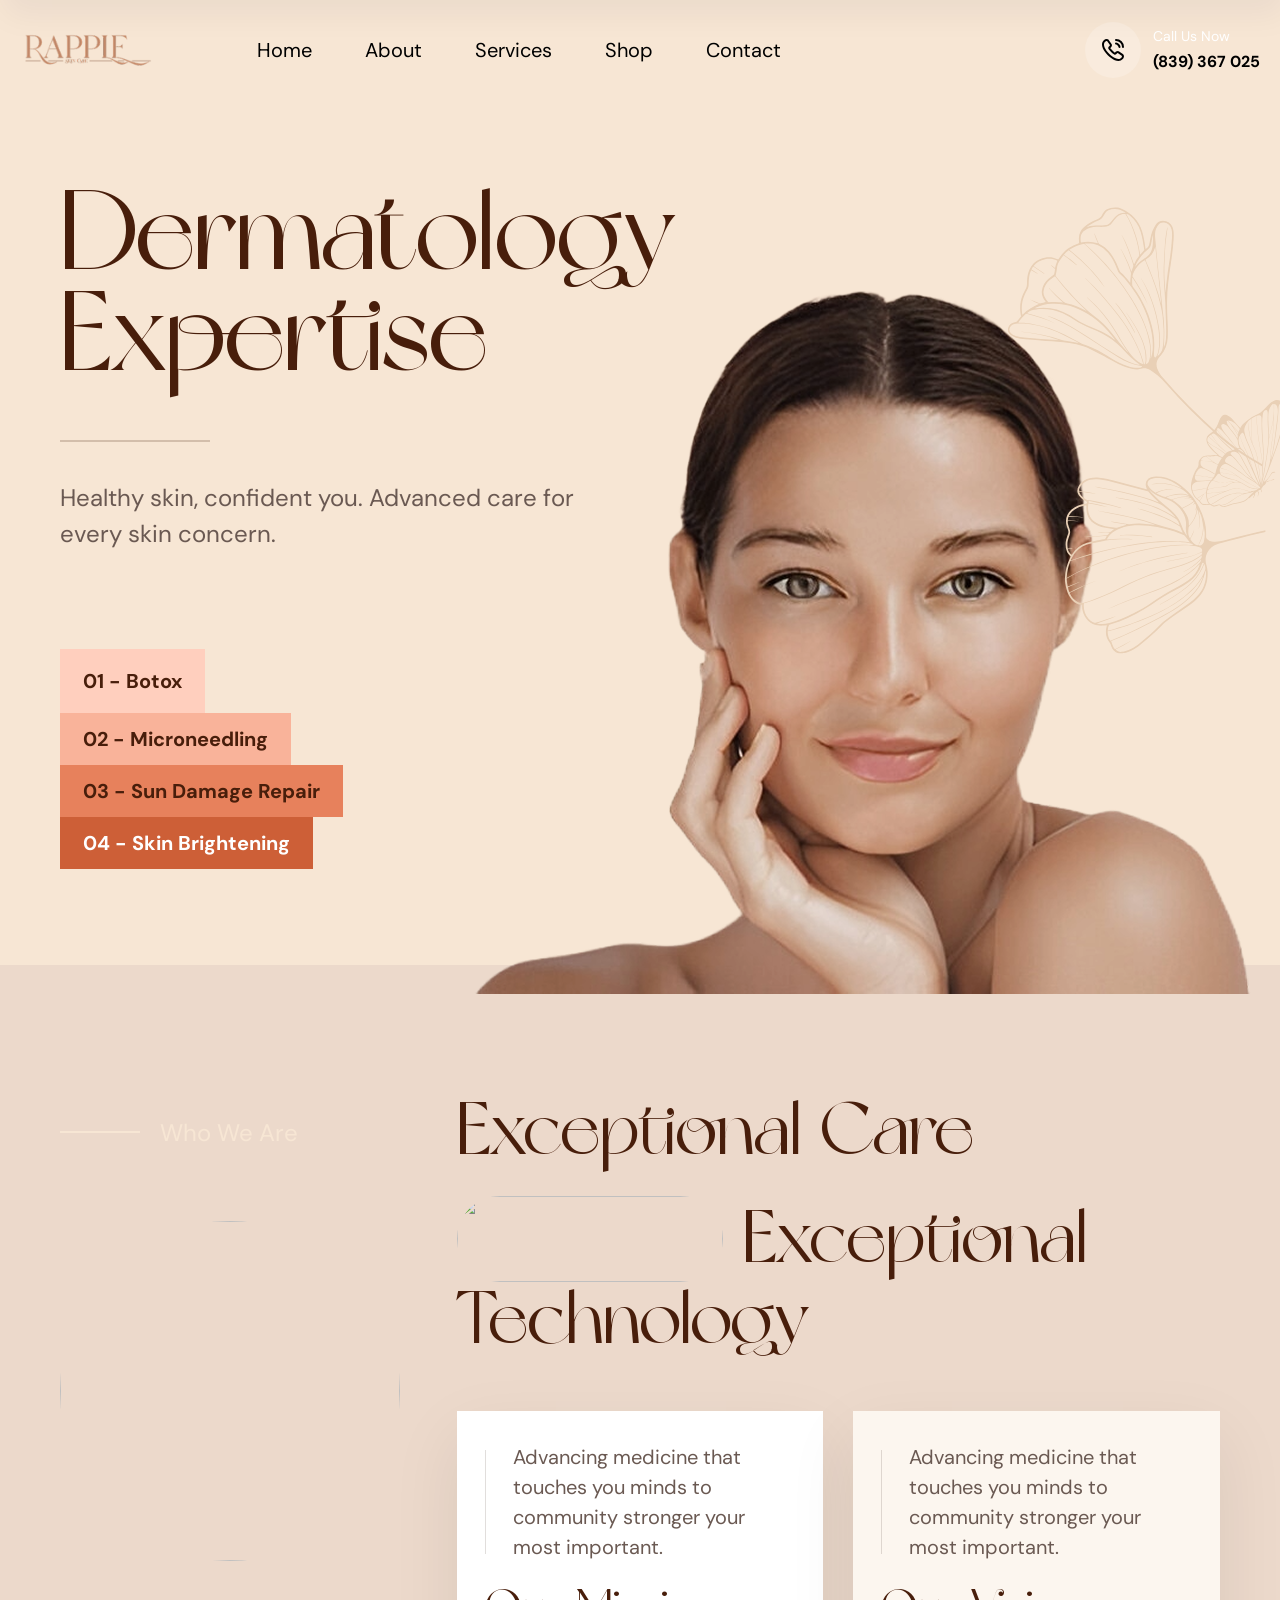
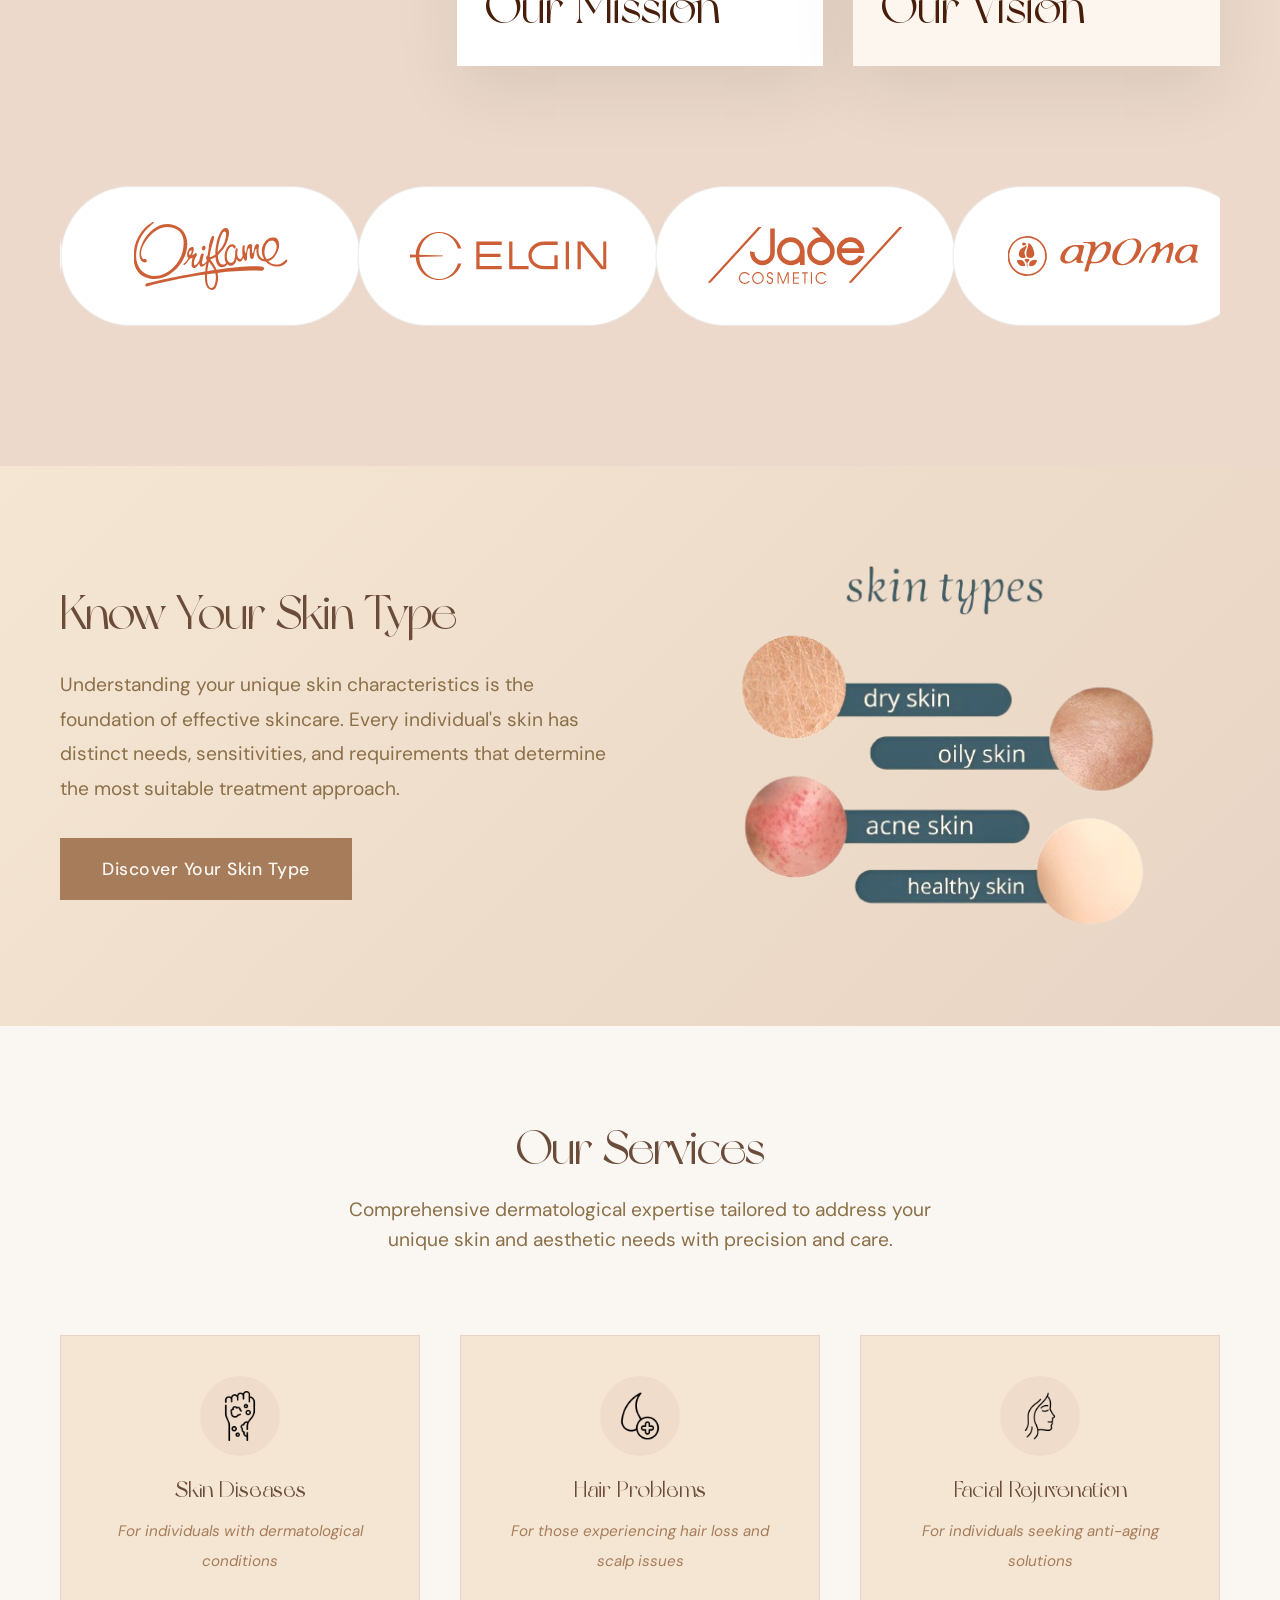
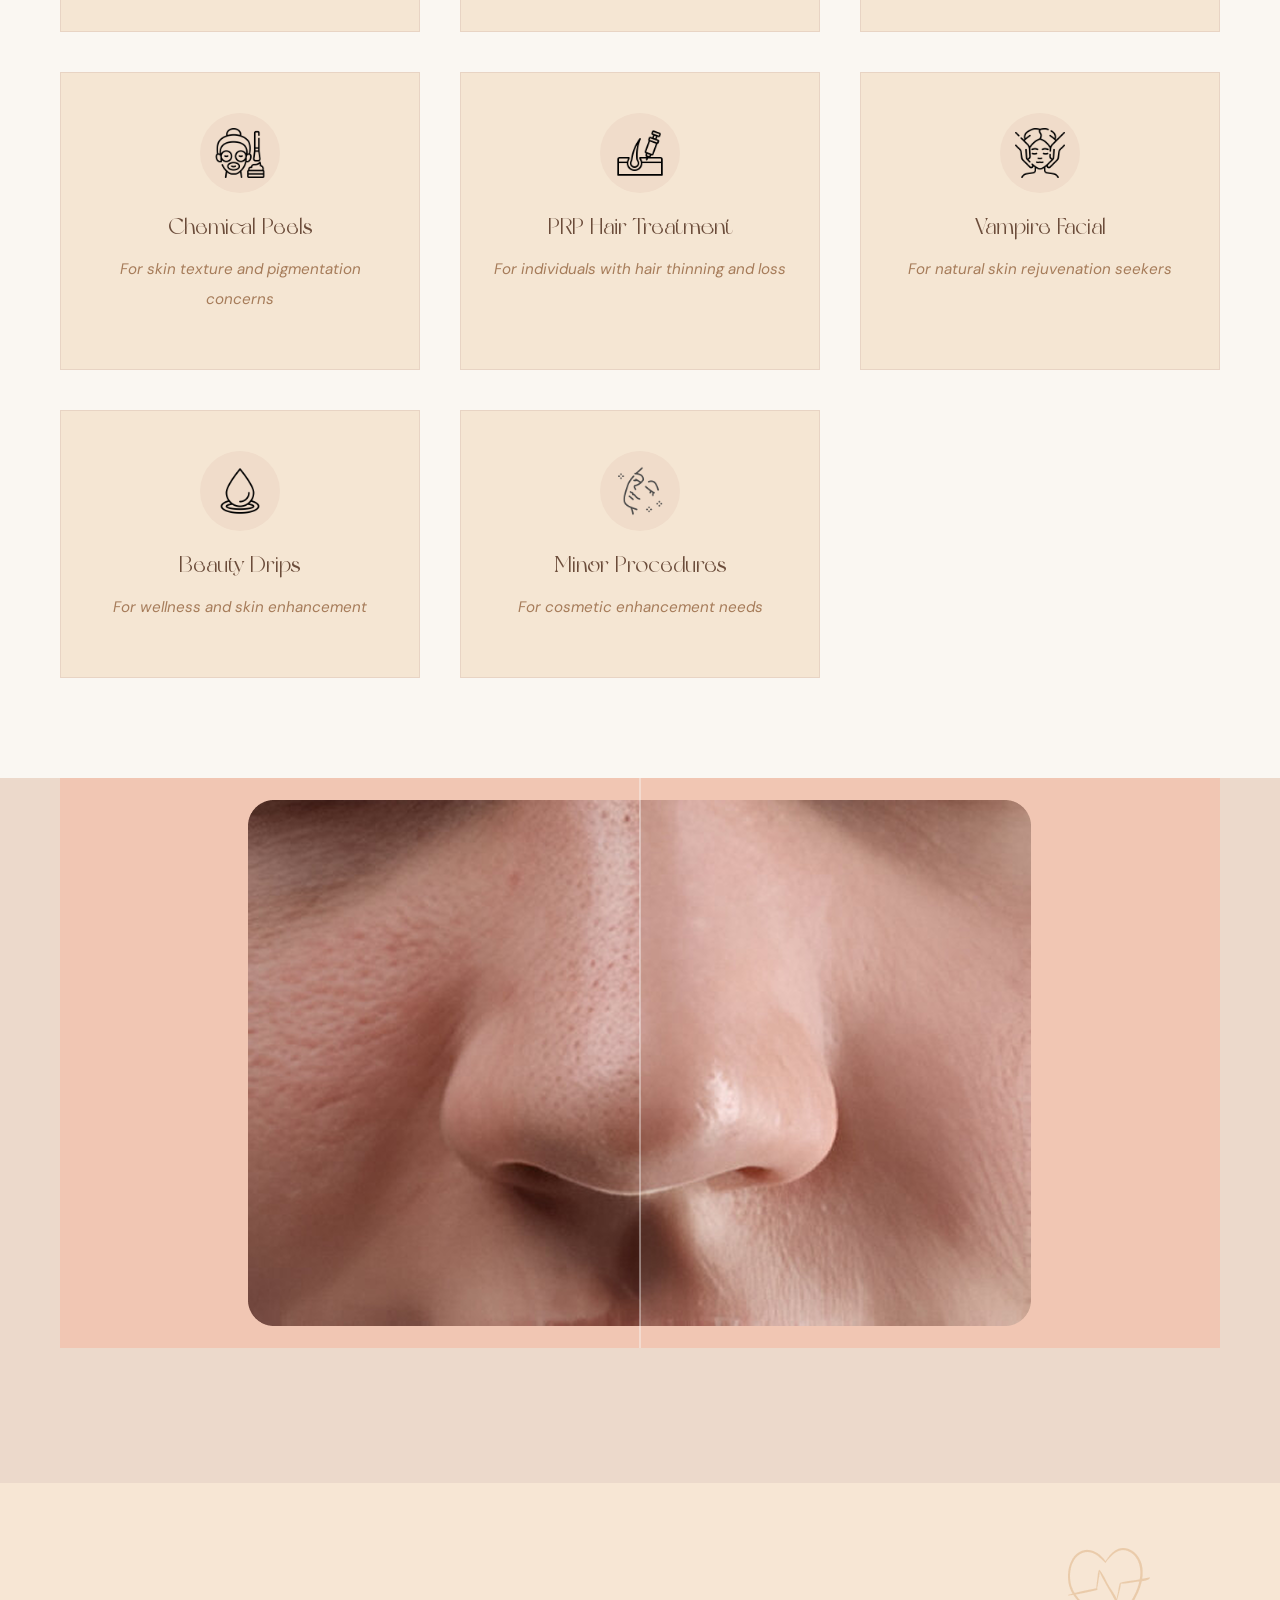
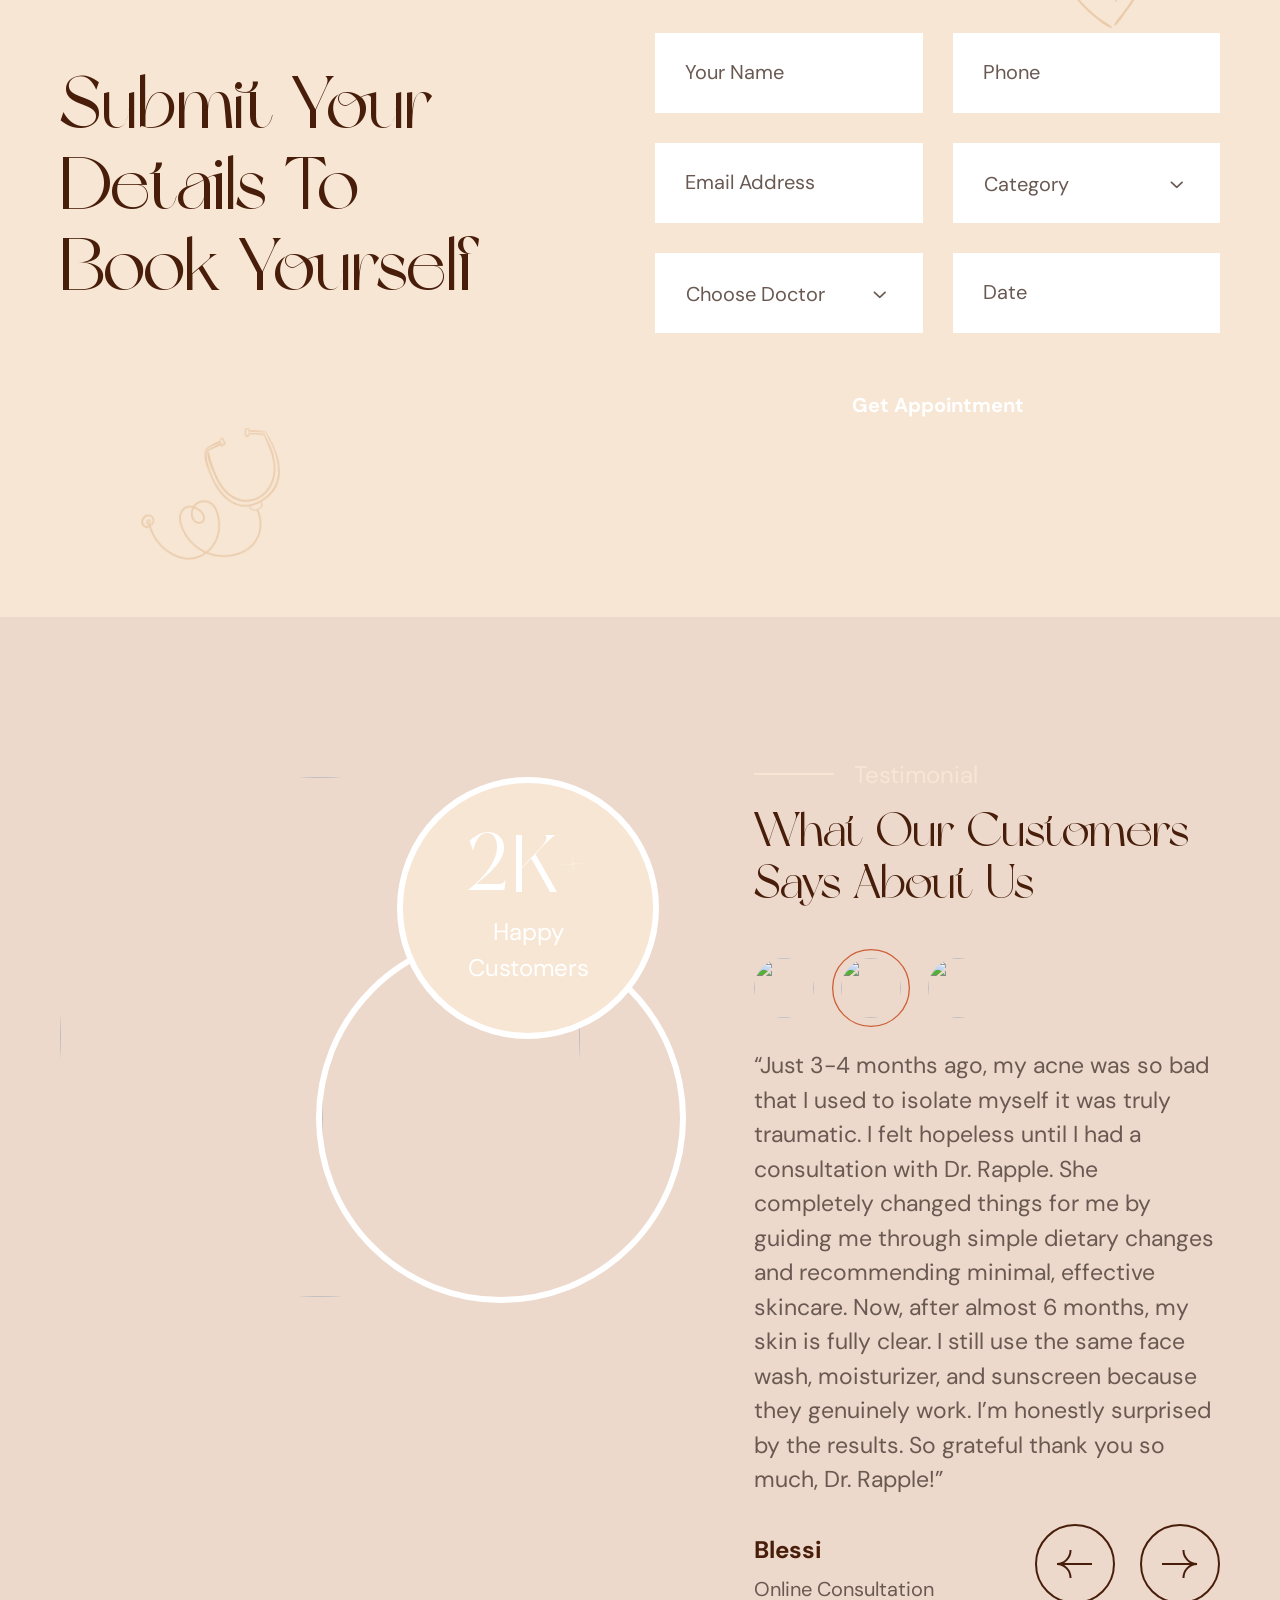
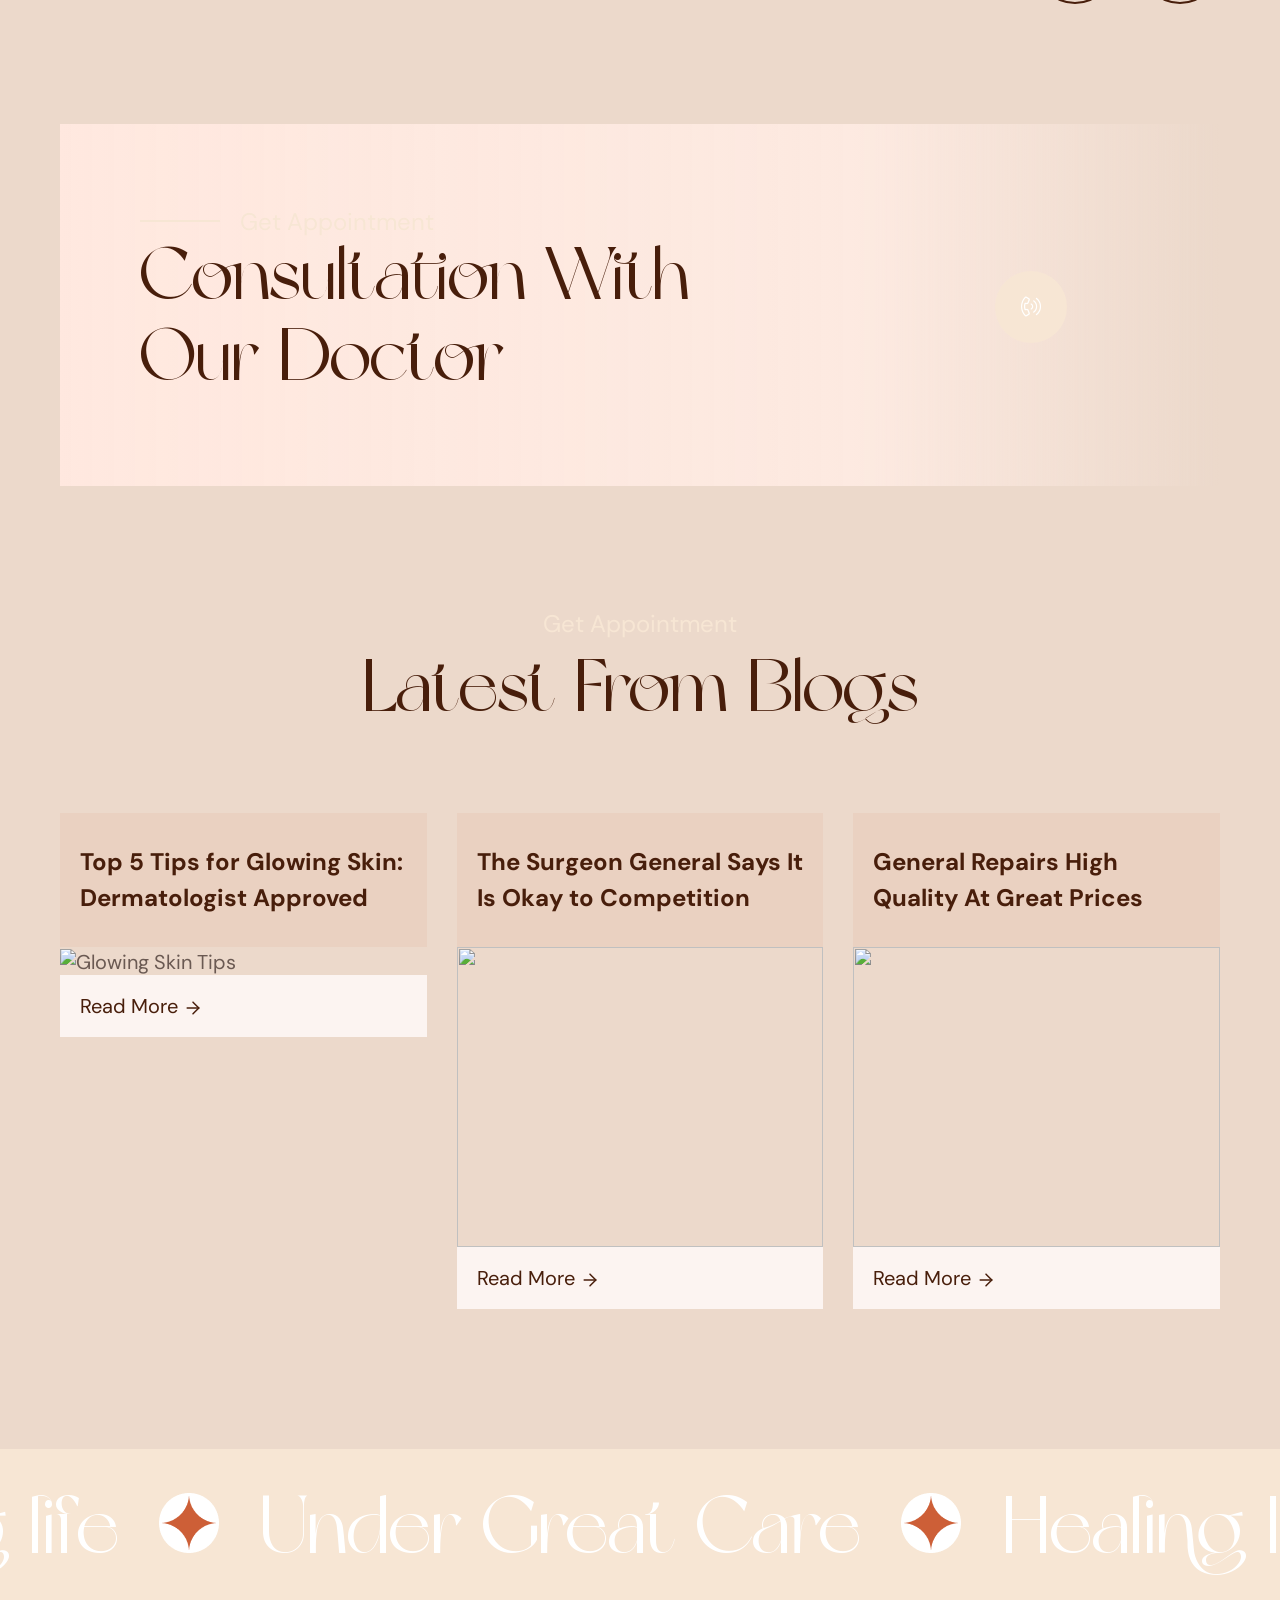
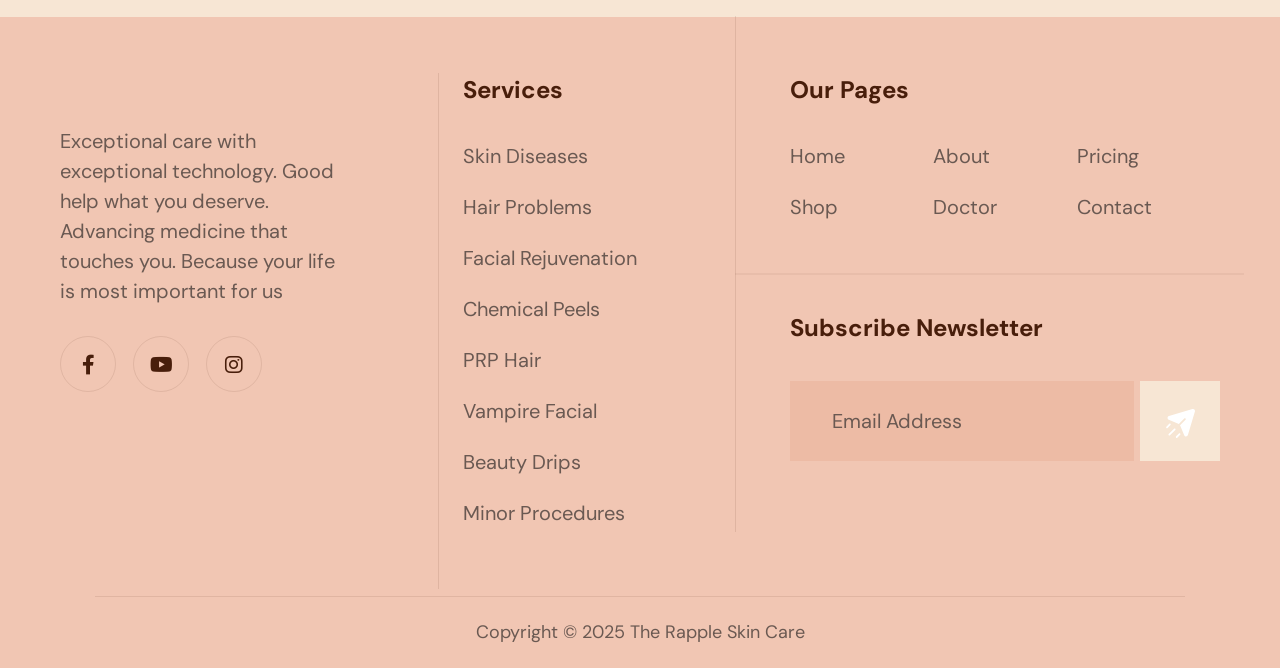
==== index.html @ 979783a0 "init" ====
<!doctype html>
<html class="no-js" lang="zxx">

<head>
   <meta charset="utf-8">
   <meta http-equiv="x-ua-compatible" content="ie=edge">
   <title>Dr Rapple</title>
   <meta name="description" content="">
   <meta name="viewport" content="width=device-width, initial-scale=1">

   <!-- Place favicon.ico in the root directory -->
   <link rel="shortcut icon" type="image/x-icon"
      href="https://newoaks.s3.us-west-1.amazonaws.com/AutoDev/17785/8c243142-d258-49e5-a3fa-2f953fce9b7a.png">

   <!-- CSS here -->
   <link rel="stylesheet" href="assets/css/bootstrap.css">
   <link rel="stylesheet" href="assets/css/animate.css">
   <link rel="stylesheet" href="assets/css/swiper-bundle.css">
   <link rel="stylesheet" href="assets/css/slick.css">
   <link rel="stylesheet" href="assets/css/nouislider.css">
   <link rel="stylesheet" href="assets/css/magnific-popup.css">
   <link rel="stylesheet" href="assets/css/splide.css">
   <link rel="stylesheet" href="assets/css/odometer.css">
   <link rel="stylesheet" href="assets/css/font-awesome-pro.css">
   <link rel="stylesheet" href="assets/css/spacing.css">
   <link rel="stylesheet" href="assets/css/main.css">

   <style>
      /* Load-in animations */
      @keyframes fadeInUp {
         from {
            opacity: 0;
            transform: translateY(30px);
         }

         to {
            opacity: 1;
            transform: translateY(0);
         }
      }

      @keyframes fadeInLeft {
         from {
            opacity: 0;
            transform: translateX(-30px);
         }

         to {
            opacity: 1;
            transform: translateX(0);
         }
      }

      @keyframes fadeInRight {
         from {
            opacity: 0;
            transform: translateX(30px);
         }

         to {
            opacity: 1;
            transform: translateX(0);
         }
      }

      .container {
         max-width: 1200px;
         margin: 0 auto;
         padding: 0 20px;
      }

      /* Know Your Skin Type Section */
      .skin-type-section {
         padding: 80px 0;
         background: linear-gradient(135deg, #F5E6D3 0%, #E8D4C4 100%);
         animation: fadeInUp 1s ease-out;
      }

      .skin-type-content {
         display: grid;
         grid-template-columns: 1fr 1fr;
         gap: 60px;
         align-items: center;
      }

      .skin-type-text {
         animation: fadeInLeft 1.2s ease-out;
      }

      .skin-type-text h2 {
         font-size: 3rem;
         font-weight: 300;
         color: #6B4C3A;
         margin-bottom: 24px;
         letter-spacing: -1px;
      }

      .skin-type-text p {
         font-size: 1.2rem;
         color: #8B6F47;
         margin-bottom: 32px;
         line-height: 1.8;
      }

      .cta-button {
         display: inline-block;
         padding: 16px 40px;
         background-color: #A67C5A;
         color: #FAF7F2;
         text-decoration: none;
         font-size: 1.1rem;
         font-weight: 500;
         letter-spacing: 0.5px;
         transition: all 0.3s ease;
         border: 2px solid #A67C5A;
      }

      .cta-button:hover {
         background-color: #fff3e1;
         color: #A67C5A;
         transform: translateY(-2px);
      }

      .skin-type-image {
         animation: fadeInRight 1.2s ease-out;
      }

      .skin-type-image img {
         width: 100%;
         height: 400px;
         object-fit: cover;
         filter: sepia(20%) saturate(1.2);
      }

      /* Our Services Section */
      .services-section {
         padding: 100px 0;
         background-color: #FAF7F2;
      }

      .services-header {
         text-align: center;
         margin-bottom: 80px;
         animation: fadeInUp 1s ease-out 0.2s both;
      }

      .services-header h2 {
         font-size: 3rem;
         font-weight: 300;
         color: #6B4C3A;
         margin-bottom: 16px;
         letter-spacing: -1px;
      }

      .services-header p {
         font-size: 1.2rem;
         color: #8B6F47;
         max-width: 600px;
         margin: 0 auto;
      }

      .services-grid {
         display: grid;
         grid-template-columns: repeat(auto-fit, minmax(280px, 1fr));
         gap: 40px;
         margin-top: 60px;
      }

      .service-item {
         background-color: #F5E6D3;
         padding: 40px 30px;
         text-align: center;
         border: 1px solid #E8D4C4;
         animation: fadeInUp 1s ease-out both;
      }

      .service-item:nth-child(1) {
         animation-delay: 0.1s;
      }

      .service-item:nth-child(2) {
         animation-delay: 0.2s;
      }

      .service-item:nth-child(3) {
         animation-delay: 0.3s;
      }

      .service-item:nth-child(4) {
         animation-delay: 0.4s;
      }

      .service-item:nth-child(5) {
         animation-delay: 0.5s;
      }

      .service-item:nth-child(6) {
         animation-delay: 0.6s;
      }

      .service-item:nth-child(7) {
         animation-delay: 0.7s;
      }

      .service-item:nth-child(8) {
         animation-delay: 0.8s;
      }

      .service-icon {
         width: 80px;
         height: 80px;
         margin: 0 auto 24px;
         background-color: #f0dcca;
         border-radius: 100%;
         display: flex;
         align-items: center;
         justify-content: center;
      }

      .service-icon img {
         width: 50px;
         height: 50px;
         /* filter: brightness(0) invert(1) sepia(100%) saturate(200%) hue-rotate(15deg) brightness(80%); */
         object-fit: contain;
      }

      .service-item h3 {
         font-size: 1.4rem;
         color: #6B4C3A;
         margin-bottom: 12px;
         font-weight: 400;
      }

      .service-item .service-for {
         font-size: 0.95rem;
         color: #A67C5A;
         font-style: italic;
      }

      /* Responsive Design */
      @media (max-width: 768px) {
         .skin-type-content {
            grid-template-columns: 1fr;
            gap: 40px;
            text-align: center;
         }

         .skin-type-text h2,
         .services-header h2 {
            font-size: 2.2rem;
         }

         .services-grid {
            grid-template-columns: 1fr;
            gap: 30px;
         }

         .service-item {
            padding: 30px 20px;
         }
      }

      .nav-container {
         max-width: 1500px;
         margin: 0 auto;
         padding: 0 20px;
      }

      .blog-cover {
         width: 100%;
         height: 300px;
         object-fit: cover;
         /* border-radius: 10px; */
         transition: transform 0.3s ease;
      }
   </style>

</head>

<body>
   <!--[if lte IE 9]>
      <p class="browserupgrade">You are using an <strong>outdated</strong> browser. Please <a href="https://browsehappy.com/">upgrade your browser</a> to improve your experience and security.</p>
      <![endif]-->


   <!-- pre loader area start -->
   <div id="loading">
      <div id="loading-center">
         <div id="loading-center-absolute">
            <div class="object" id="object_one"></div>
            <div class="object" id="object_two" style="left:20px;"></div>
            <div class="object" id="object_three" style="left:40px;"></div>
            <div class="object" id="object_four" style="left:60px;"></div>
            <div class="object" id="object_five" style="left:80px;"></div>
         </div>
      </div>
   </div>
   <!-- pre loader area end -->

   <!-- back to top start -->
   <div class="back-to-top-wrapper">
      <button id="back_to_top" type="button" class="back-to-top-btn">
         <svg width="12" height="7" viewBox="0 0 12 7" fill="none" xmlns="http://www.w3.org/2000/svg">
            <path d="M11 6L6 1L1 6" stroke="currentColor" stroke-width="1.5" stroke-linecap="round"
               stroke-linejoin="round" />
         </svg>
      </button>
   </div>
   <!-- back to top end -->

   <!-- header area start -->
   <header>
      <div class="header__area header-1 theme-bg tp-header-height">
         <div class="header__bottom-wrap theme-bg" id="header-sticky">
            <div class="nav-container">
               <div class="row align-items-center">
                  <div class="col-xxl-3 col-xl-2 col-lg-6 col-md-4 col-6">
                     <div class="w-75">
                        <a href="index.html">
                           <img src="assets/img/logo/main.png" alt="logo">
                        </a>
                     </div>
                  </div>
                  <div class="col-xxl-6 col-xl-7 d-none d-xl-block">
                     <div class="main-menu  menu-position">
                        <nav id="mobile-menu" class="tp-main-menu-content">
                           <ul>
                              <li class="no-dropdown">
                                 <a href="index.html">Home</a>

                              </li>
                              <li class="no-dropdown">
                                 <a href="#">About</a>
                              </li>
                              <li class="has-dropdown">
                                 <a href="#">Services</a>
                                 <ul class="tp-submenu">
                                    <li><a href="#">Skin Diseases</a></li>
                                    <li><a href="#">Hair Problems</a></li>
                                    <li class="has-dropdown">
                                       <a href="#"><i class="fas fa-plus" style="margin-right: 4px;"></i>Facial
                                          Rejuvenation</a>
                                       <ul class="tp-submenu">
                                          <li><a href="#">Botox</a></li>
                                          <li><a href="#">Fillers</a></li>
                                          <li><a href="#">Chemical Peels</a></li>
                                          <li><a href="#">Threads</a></li>
                                          <li><a href="#">Microneedling</a></li>
                                          <li><a href="#">PRP</a></li>
                                          <li><a href="#">Laser Resurfacing</a></li>
                                       </ul>
                                    </li>
                                    <li class="has-dropdown">
                                       <a href="#"><i class="fas fa-plus" style="margin-right: 4px;"></i>Chemical
                                          Peels</a>
                                       <ul class="tp-submenu">
                                          <li><a href="#">Skin Texture</a></li>
                                          <li><a href="#">Pigmentation</a></li>
                                          <li><a href="#">Acne Scars</a></li>
                                          <li><a href="#">Sun Damage Repair</a></li>
                                          <li><a href="#">Skin Brightening</a></li>
                                       </ul>
                                    </li>
                                    <li><a href="#">PRP Hair</a></li>
                                    <li><a href="#">Vampire Facial</a></li>
                                    <li><a href="#">Beauty Drips</a></li>
                                    <li><a href="#">Minor Procedures</a></li>
                                 </ul>
                              </li>
                              <li class="has-dropdown">
                                 <a href="#">Shop</a>
                                 <ul class="tp-submenu">
                                    <li><a href="#">Shop</a></li>
                                    <li><a href="#">Shop Details</a></li>
                                    <li><a href="#">Cart</a></li>
                                    <li><a href="#">Checkout</a></li>
                                    <li><a href="#">Wishlist</a></li>
                                    <li><a href="#">Order</a></li>
                                    <li><a href="#">Log In</a></li>
                                    <li><a href="#">Register</a></li>
                                    <li><a href="#">Reset Password</a></li>
                                 </ul>
                              </li>
                              <li class="no-dropdown">
                                 <a href="#">Contact</a>
                              </li>
                           </ul>
                        </nav>
                     </div>
                  </div>
                  <div class="col-xxl-3 col-xl-3 col-lg-6 col-md-8 col-6">
                     <div class="header__bottom-right d-flex justify-content-end align-items-center">
                        <div class="d-none d-md-block">
                           <div class="header__right d-flex justify-content-end align-items-center">
                              <!-- <div class="header__search tp-search-toggle">
                                 <i>
                                    <svg width="22" height="22" viewBox="0 0 22 22" fill="none"
                                       xmlns="http://www.w3.org/2000/svg">
                                       <path
                                          d="M10.5 20C15.7467 20 20 15.7467 20 10.5C20 5.25329 15.7467 1 10.5 1C5.25329 1 1 5.25329 1 10.5C1 15.7467 5.25329 20 10.5 20Z"
                                          stroke="currentColor" stroke-width="2" stroke-linecap="round"
                                          stroke-linejoin="round" />
                                       <path d="M21 21L19 19" stroke="currentColor" stroke-width="2"
                                          stroke-linecap="round" stroke-linejoin="round" />
                                    </svg>
                                 </i>
                              </div> -->
                              <div class="header__phone">
                                 <a href="tel:0123456789">
                                    <i>
                                       <svg width="22" height="22" viewBox="0 0 22 22" fill="none"
                                          xmlns="http://www.w3.org/2000/svg">
                                          <path
                                             d="M20.97 17.33C20.97 17.69 20.89 18.06 20.72 18.42C20.55 18.78 20.33 19.12 20.04 19.44C19.55 19.98 19.01 20.37 18.4 20.62C17.8 20.87 17.15 21 16.45 21C15.43 21 14.34 20.76 13.19 20.27C12.04 19.78 10.89 19.12 9.75 18.29C8.6 17.45 7.51 16.52 6.47 15.49C5.44 14.45 4.51 13.36 3.68 12.22C2.86 11.08 2.2 9.94 1.72 8.81C1.24 7.67 1 6.58 1 5.54C1 4.86 1.12 4.21 1.36 3.61C1.6 3 1.98 2.44 2.51 1.94C3.15 1.31 3.85 1 4.59 1C4.87 1 5.15 1.06 5.4 1.18C5.66 1.3 5.89 1.48 6.07 1.74L8.39 5.01C8.57 5.26 8.7 5.49 8.79 5.71C8.88 5.92 8.93 6.13 8.93 6.32C8.93 6.56 8.86 6.8 8.72 7.03C8.59 7.26 8.4 7.5 8.16 7.74L7.4 8.53C7.29 8.64 7.24 8.77 7.24 8.93C7.24 9.01 7.25 9.08 7.27 9.16C7.3 9.24 7.33 9.3 7.35 9.36C7.53 9.69 7.84 10.12 8.28 10.64C8.73 11.16 9.21 11.69 9.73 12.22C10.27 12.75 10.79 13.24 11.32 13.69C11.84 14.13 12.27 14.43 12.61 14.61C12.66 14.63 12.72 14.66 12.79 14.69C12.87 14.72 12.95 14.73 13.04 14.73C13.21 14.73 13.34 14.67 13.45 14.56L14.21 13.81C14.46 13.56 14.7 13.37 14.93 13.25C15.16 13.11 15.39 13.04 15.64 13.04C15.83 13.04 16.03 13.08 16.25 13.17C16.47 13.26 16.7 13.39 16.95 13.56L20.26 15.91C20.52 16.09 20.7 16.3 20.81 16.55C20.91 16.8 20.97 17.05 20.97 17.33Z"
                                             stroke="black" stroke-width="2" stroke-miterlimit="10" />
                                          <path d="M17.5 8C17.5 7.4 17.03 6.48 16.33 5.73C15.69 5.04 14.84 4.5 14 4.5"
                                             stroke="black" stroke-width="2" stroke-linecap="round"
                                             stroke-linejoin="round" />
                                          <path d="M21 8C21 4.13 17.87 1 14 1" stroke="black" stroke-width="2"
                                             stroke-linecap="round" stroke-linejoin="round" />
                                       </svg>
                                    </i>
                                 </a>
                              </div>
                              <div class="header__contact no-dropdown">
                                 <span class="no-dropdown">Call Us Now</span>
                                 <a href="tel:0123456789">(839) 367 025</a>
                              </div>
                           </div>
                        </div>
                        <div class="offcanvas-btn d-xl-none ml-20">
                           <button class="offcanvas-open-btn"><i class="fa-solid fa-bars"></i></button>
                        </div>
                     </div>
                  </div>
               </div>
            </div>
         </div>
      </div>
   </header>
   <!-- header area end -->

   <!-- offcanvas area start -->
   <div class="offcanvas__area">
      <div class="offcanvas__wrapper">
         <div class="offcanvas__close">
            <button class="offcanvas__close-btn offcanvas-close-btn">
               <svg width="12" height="12" viewBox="0 0 12 12" fill="none" xmlns="http://www.w3.org/2000/svg">
                  <path d="M11 1L1 11" stroke="currentColor" stroke-width="1.5" stroke-linecap="round"
                     stroke-linejoin="round" />
                  <path d="M1 1L11 11" stroke="currentColor" stroke-width="1.5" stroke-linecap="round"
                     stroke-linejoin="round" />
               </svg>
            </button>
         </div>
         <div class="offcanvas__content">
            <div class="offcanvas__top mb-70 d-flex justify-content-between align-items-center">
               <div class="offcanvas__logo logo">
                  <a href="#">
                     <img class="w-50" src="assets/img/logo/main.png" alt="logo">
                  </a>
               </div>
            </div>
            <div class="tp-main-menu-mobile"></div>
            <div class="offcanvas__btn">
               <a href="#" class="tp-btn-offcanvas">Getting Started <i class="fa-regular fa-chevron-right"></i></a>
            </div>
            <div class="side-info-contact">
               <span>we are here</span>
               <p>1489 Langley Ave <br> Grand Forks Afb, North.</p>
            </div>
            <div class="side-info-social">
               <a href="#"><i class="fa-brands fa-facebook-f"></i></a>
               <a href="#"><i class="fa-brands fa-twitter"></i></a>
               <a href="#"><i class="fa-brands fa-pinterest-p"></i></a>
               <a href="#"><i class="fa-solid fa-paper-plane"></i></a>
            </div>
         </div>
      </div>
   </div>
   <div class="body-overlay"></div>
   <!-- offcanvas area end -->

   <!-- header-search -->
   <div class="tpsearchbar tp-sidebar-area">
      <button class="tpsearchbar__close"><i class="fal fa-times"></i></button>
      <div class="search-wrap text-center">
         <div class="container">
            <div class="row justify-content-center">
               <div class="col-md-8 col-12 pt-100 pb-100">
                  <h2 class="tpsearchbar__title">What Are You Looking For?</h2>
                  <div class="tpsearchbar__form">
                     <form action="#">
                        <input type="text" name="search" placeholder="Search Product...">
                        <button class="tpsearchbar__search-btn"><i class="fal fa-search"></i></button>
                     </form>
                  </div>
               </div>
            </div>
         </div>
      </div>
   </div>
   <div class="search-body-overlay"></div>
   <!-- header-search-end -->

   <!-- main-area-start -->
   <main>

      <!-- banner-area-start -->
      <section class="banner-area theme-bg-2 p-relative">
         <div class="container">
            <div class="row">
               <div class="col-lg-6">
                  <div class="tpbanner">
                     <div class="tpbanner-content">
                        <h2 class="tpbanner-title">Dermatology Expertise</h2>
                        <b></b>
                        <p>Healthy skin, confident you. Advanced care for <br> every skin concern.</p>
                     </div>
                     <ul class="tpbanner-list">
                        <li class="tpbanner-list-1"><span>01 - Botox</span></li>
                        <li class="tpbanner-list-2"><span>02 - Microneedling</span></li>
                        <li class="tpbanner-list-3"><span>03 - Sun Damage Repair</span></li>
                        <li class="tpbanner-list-4"><span>04 - Skin Brightening</span></li>
                     </ul>
                  </div>
               </div>
               <div class="col-lg-6">
                  <div class="tpbanner-shape p-relative">
                     <div class="tpbanner-shape-1  d-lg-none d-xl-block">
                        <img src="assets/img/banner/hero-main (2).png" alt="">
                     </div>
                     <div class="tpbanner-shape-2 d-none d-lg-block">
                        <img src="assets/img/banner/banner-1shape-1.svg" alt="">
                     </div>
                     <div class="tpbanner-shape-3">
                        <img src="assets/img/banner/banner-1shape-2.svg" alt="">
                     </div>
                  </div>
               </div>
            </div>
         </div>
         <!-- <div class="tpbanner-video wow fadeInRight" data-wow-duration="1s" data-wow-delay=".3s">
            <div class="tpbanner-video-info">
               <a class="tp-btn" href="appointment.html">Get Appointment</a>
            </div>
            <div class="tpbanner-video-thumb p-relative">
               <img src="assets/img/banner/video-1-bg-1.jpg" alt="">
               <div class="tpbanner-video-play">
                  <a class="popup-video" href="https://www.youtube.com/watch?v=TYYf8zYjP5k">
                     <i>
                        <svg width="21" height="24" viewBox="0 0 21 24" fill="none" xmlns="http://www.w3.org/2000/svg">
                           <path
                              d="M20 10.268C21.3333 11.0378 21.3333 12.9623 20 13.7321L3.5 23.2583C2.16666 24.0281 0.500001 23.0659 0.500001 21.5263L0.500002 2.47372C0.500002 0.934117 2.16667 -0.0281314 3.5 0.741669L20 10.268Z"
                              fill="currentColor" />
                        </svg>
                     </i>
                  </a>
               </div>
            </div>
         </div> -->
      </section>
      <!-- banner-area-end -->

      <!-- about-area-start -->
      <section class="about-area pt-130 pb-90">
         <div class="container">
            <div class="row">
               <div class="col-lg-4">
                  <div class="tpsection mt-20">
                     <div class="tpsection-sub-title">
                        <span>Who We Are</span>
                     </div>
                  </div>
                  <div class="about-thumb mt-70 wow fadeInUp mb-30" data-wow-duration="1s" data-wow-delay=".6s">
                     <img src="https://html.storebuild.shop/vamary-prv/vamary/assets/img/about/about-thumb-1.png"
                        alt="">
                  </div>
               </div>
               <div class="col-lg-8">
                  <div class="about-wrapper">
                     <div class="tpsection about-left mb-45">
                        <h2 class="tpsection-title">Exceptional Care <span><img
                                 class="d-none d-md-block wow fadeInRight"
                                 src="https://html.storebuild.shop/vamary-prv/vamary/assets/img/about/about-1-shape-1.png"
                                 alt="" data-wow-duration="1s" data-wow-delay=".6s"> </span> Exceptional Technology</h2>
                     </div>
                     <div class="about-box">
                        <div class="row">
                           <div class="col-lg-6 col-md-6">
                              <div class="about-box-content p-relative mb-30">
                                 <p>Advancing medicine that touches you minds to community stronger your most important.
                                 </p>
                                 <h5 class="about-box-title">Our Mission</h5>
                                 <div class="about-box-shape">
                                    <img src="assets/img/about/about-1-shape-2.png" alt="">
                                 </div>
                              </div>
                           </div>
                           <div class="col-lg-6 col-md-6">
                              <div class="about-box-content about-box-2 p-relative mb-30">
                                 <p>Advancing medicine that touches you minds to community stronger your most important.
                                 </p>
                                 <h5 class="about-box-title">Our Vision</h5>
                                 <div class="about-box-shape">
                                    <img src="assets/img/about/about-1-shape-2.png" alt="">
                                 </div>
                              </div>
                           </div>
                        </div>
                     </div>
                  </div>
               </div>
            </div>
         </div>
      </section>
      <!-- about-area-end -->

      <!-- brand-area-start -->
      <div class="brand-area pb-140">
         <div class="container">
            <div class="row">
               <div class="col-lg-12">
                  <div class="swiper-container brand-active">
                     <div class="swiper-wrapper">
                        <div class="swiper-slide">
                           <div class="brand-item">
                              <a href="#">
                                 <img src="assets/img/brand/sponsor-1.svg" alt="">
                              </a>
                           </div>
                        </div>
                        <div class="swiper-slide">
                           <div class="brand-item">
                              <a href="#">
                                 <img src="assets/img/brand/sponsor-2.svg" alt="">
                              </a>
                           </div>
                        </div>
                        <div class="swiper-slide">
                           <div class="brand-item">
                              <a href="#">
                                 <img src="assets/img/brand/sponsor-3.svg" alt="">
                              </a>
                           </div>
                        </div>
                        <div class="swiper-slide">
                           <div class="brand-item">
                              <a href="#">
                                 <img src="assets/img/brand/sponsor-4.svg" alt="">
                              </a>
                           </div>
                        </div>
                     </div>
                  </div>
               </div>
            </div>
         </div>
      </div>
      <!-- brand-area-end -->

      <!-- Know Your Skin Type Section -->
      <section class="skin-type-section">
         <div class="container">
            <div class="skin-type-content">
               <div class="skin-type-text">
                  <h2>Know Your Skin Type</h2>
                  <p>Understanding your unique skin characteristics is the foundation of effective skincare. Every
                     individual's skin has distinct needs, sensitivities, and requirements that determine the most
                     suitable
                     treatment approach.</p>
                  <a href="/quiz.html" class="cta-button">Discover Your Skin Type</a>
               </div>
               <div class="skin-type-image">
                  <img src="assets/img/feature/skin-types.png" alt="Skin Type Analysis">
               </div>
            </div>
         </div>
      </section>

      <!-- Our Services Section -->
      <section class="services-section">
         <div class="container">
            <div class="services-header">
               <h2>Our Services</h2>
               <p>Comprehensive dermatological expertise tailored to address your unique skin and aesthetic needs with
                  precision and care.</p>
            </div>

            <div class="services-grid">
               <!-- Service 1: Skin Diseases -->
               <div class="service-item">
                  <div class="service-icon">
                     <img src="assets/img/icons/rash.png" alt="Skin Diseases Icon">
                  </div>
                  <h3>Skin Diseases</h3>
                  <p class="service-for">For individuals with dermatological conditions</p>
               </div>

               <!-- Service 2: Hair Problems -->
               <div class="service-item">
                  <div class="service-icon">
                     <img src="assets/img/icons/hair.png" alt="Hair Problems Icon">
                  </div>
                  <h3>Hair Problems</h3>
                  <p class="service-for">For those experiencing hair loss and scalp issues</p>
               </div>

               <!-- Service 3: Facial Rejuvenation -->
               <div class="service-item">
                  <div class="service-icon">
                     <img src="assets/img/icons/facial-treatment.png" alt="Facial Rejuvenation Icon">
                  </div>
                  <h3>Facial Rejuvenation</h3>
                  <p class="service-for">For individuals seeking anti-aging solutions</p>
               </div>

               <!-- Service 4: Chemical Peels -->
               <div class="service-item">
                  <div class="service-icon">
                     <img src="assets/img/icons/chemical-peel.png" alt="Chemical Peels Icon">
                  </div>
                  <h3>Chemical Peels</h3>
                  <p class="service-for">For skin texture and pigmentation concerns</p>
               </div>

               <!-- Service 5: PRP Hair -->
               <div class="service-item">
                  <div class="service-icon">
                     <img src="assets/img/icons/prp.png" alt="PRP Hair Icon">
                  </div>
                  <h3>PRP Hair Treatment</h3>
                  <p class="service-for">For individuals with hair thinning and loss</p>
               </div>

               <!-- Service 6: Vampire Facial -->
               <div class="service-item">
                  <div class="service-icon">
                     <img src="assets/img/icons/facial-massage.png" alt="Vampire Facial Icon">
                  </div>
                  <h3>Vampire Facial</h3>
                  <p class="service-for">For natural skin rejuvenation seekers</p>
               </div>

               <!-- Service 7: Beauty Drips -->
               <div class="service-item">
                  <div class="service-icon">
                     <img src="assets/img/icons/water-drop.png" alt="Beauty Drips Icon">
                  </div>
                  <h3>Beauty Drips</h3>
                  <p class="service-for">For wellness and skin enhancement</p>
               </div>

               <!-- Service 8: Minor Procedures -->
               <div class="service-item">
                  <div class="service-icon">
                     <img src="assets/img/icons/woman.png" alt="Minor Procedures Icon">
                  </div>
                  <h3>Minor Procedures</h3>
                  <p class="service-for">For cosmetic enhancement needs</p>
               </div>
            </div>
         </div>
      </section>

      <!-- before-after-area-start -->
      <div class="before-after-area pb-135">
         <div class="container">
            <div class="row">
               <div class="col-lg-12">
                  <div class="beforeAfter">
                     <img src="assets/img/before-after/before.png" alt="">
                     <img src="assets/img/before-after/after.png" alt="">
                  </div>
               </div>
            </div>
         </div>
      </div>
      <!-- before-after-area-end -->

      <!-- team-area-start -->
      <!-- <section class="team-area mb-120">
         <div class="container">
            <div class="row">
               <div class="col-lg-9">
                  <div class="tpsection mb-65">
                     <div class="tpsection-sub-title">
                        <span>Who We Are</span>
                     </div>
                     <h2 class="tpsection-title">Our Expert Surgeon</h2>
                  </div>
               </div>
               <div class="col-lg-3 align-self-end">
                  <div class="team-arrows mb-65 d-flex align-items-center justify-content-end">
                     <div class="team-single-arrow team-button-prev">
                        <span>
                           <svg width="35" height="28" viewBox="0 0 35 28" fill="none"
                              xmlns="http://www.w3.org/2000/svg">
                              <g clip-path="url(#clip0_326_651)">
                                 <path d="M35 13.9954H3.29442e-07" stroke="currentColor" stroke-width="2"
                                    stroke-miterlimit="10" />
                                 <path d="M13.5547 0C13.5547 7.73574 7.49212 13.9953 -0.000121431 13.9953"
                                    stroke="currentColor" stroke-width="2" stroke-miterlimit="10" />
                                 <path d="M-0.000121431 13.9954C7.49212 13.9954 13.5547 20.255 13.5547 27.9907"
                                    stroke="currentColor" stroke-width="2" stroke-miterlimit="10" />
                              </g>
                              <defs>
                                 <clipPath id="clip0_326_651">
                                    <rect width="35" height="28" fill="white" transform="matrix(-1 0 0 1 35 0)" />
                                 </clipPath>
                              </defs>
                           </svg>
                        </span>
                     </div>
                     <div class="team-single-arrow team-button-next ml-25">
                        <span>
                           <svg width="35" height="28" viewBox="0 0 35 28" fill="none"
                              xmlns="http://www.w3.org/2000/svg">
                              <g clip-path="url(#clip0_326_645)">
                                 <path d="M0 13.9954H35" stroke="currentColor" stroke-width="2"
                                    stroke-miterlimit="10" />
                                 <path d="M21.4453 0C21.4453 7.73574 27.5079 13.9953 35.0001 13.9953"
                                    stroke="currentColor" stroke-width="2" stroke-miterlimit="10" />
                                 <path d="M35.0001 13.9954C27.5079 13.9954 21.4453 20.255 21.4453 27.9907"
                                    stroke="currentColor" stroke-width="2" stroke-miterlimit="10" />
                              </g>
                              <defs>
                                 <clipPath id="clip0_326_645">
                                    <rect width="35" height="28" fill="white" />
                                 </clipPath>
                              </defs>
                           </svg>
                        </span>
                     </div>
                  </div>
               </div>
            </div>
            <div class="swiper-container team-active">
               <div class="swiper-wrapper">
                  <div class="swiper-slide">
                     <div class="team-item tp-thumb-common fix">
                        <div class="tp-thumb-common-overlay wow"></div>
                        <div class="team-profile">
                           <img src="assets/img/team/team-1.jpg" alt="">
                        </div>
                        <div class="team-content text-center">
                           <div class="team-author-social pt-50 pb-20">
                              <a href="#"><i class="fa-solid fa-paper-plane"></i></a>
                              <a href="#"><i class="fa-brands fa-pinterest-p"></i></a>
                              <a href="#"><i class="fa-brands fa-twitter"></i></a>
                           </div>
                           <h4 class="team-author-title under-line-white"><a href="team-details.html">Dr. Michle
                                 Jhon</a> </h4>
                           <span class="team-author-position">Brain Surgeon</span>
                        </div>
                     </div>
                  </div>
                  <div class="swiper-slide">
                     <div class="team-item tp-thumb-common fix">
                        <div class="tp-thumb-common-overlay wow"></div>
                        <div class="team-profile">
                           <img src="assets/img/team/team-2.jpg" alt="">
                        </div>
                        <div class="team-content text-center">
                           <div class="team-author-social pt-50 pb-20">
                              <a href="#"><i class="fa-solid fa-paper-plane"></i></a>
                              <a href="#"><i class="fa-brands fa-pinterest-p"></i></a>
                              <a href="#"><i class="fa-brands fa-twitter"></i></a>
                           </div>
                           <h4 class="team-author-title under-line-white"> <a href="team-details.html">Dr. Farzana
                                 Leo</a> </h4>
                           <span class="team-author-position">Skin Surgeon</span>
                        </div>
                     </div>
                  </div>
                  <div class="swiper-slide">
                     <div class="team-item tp-thumb-common fix">
                        <div class="tp-thumb-common-overlay wow"></div>
                        <div class="team-profile">
                           <img src="assets/img/team/team-3.jpg" alt="">
                        </div>
                        <div class="team-content text-center">
                           <div class="team-author-social pt-50 pb-20">
                              <a href="#"><i class="fa-solid fa-paper-plane"></i></a>
                              <a href="#"><i class="fa-brands fa-pinterest-p"></i></a>
                              <a href="#"><i class="fa-brands fa-twitter"></i></a>
                           </div>
                           <h4 class="team-author-title under-line-white"> <a href="team-details.html">Dr. Jesif</a>
                           </h4>
                           <span class="team-author-position">Brain Surgeon</span>
                        </div>
                     </div>
                  </div>
               </div>
            </div>
         </div>
      </section> -->
      <!-- team-area-end -->

      <!-- appoinment-form-area-start -->
      <section class="appoinment-form-area theme-bg-2 p-relative mb-140 pt-150 pb-140">
         <div class="container">
            <div class="row">
               <div class="col-xxl-5 col-xl-6 col-lg-5">
                  <div class="tpsection mb-30">
                     <div class="tpsection-sub-title">
                        <span>Get Appointment</span>
                     </div>
                     <h2 class="tpsection-title">Submit Your Details To <br> Book Yourself</h2>
                  </div>
               </div>
               <div class="col-xxl-7 col-xl-6 col-lg-7">
                  <div class="form-wrap wow fadeInRight" data-wow-duration="1.8s" data-wow-delay=".7s">
                     <form action="#">
                        <div class="row">
                           <div class="col-lg-6">
                              <div class="appoinment-form-input mb-30">
                                 <input type="text" placeholder="Your Name">
                              </div>
                           </div>
                           <div class="col-lg-6">
                              <div class="appoinment-form-input mb-30">
                                 <input type="text" placeholder="Phone">
                              </div>
                           </div>
                           <div class="col-lg-6">
                              <div class="appoinment-form-input mb-30">
                                 <input type="email" placeholder="Email Address">
                              </div>
                           </div>
                           <div class="col-lg-6">
                              <div class="appoinment-form-input mb-30">
                                 <select class="doctor-name wide">
                                    <option>Category</option>
                                    <option value="Cleaning Service">Brain Surgery</option>
                                    <option value="Iron Service">Plastic Surgery</option>
                                    <option value="Carpet Service">Ear Reshaping</option>
                                 </select>
                              </div>
                           </div>
                           <div class="col-lg-6">
                              <div class="appoinment-form-input mb-30">
                                 <select class="doctor-name wide">
                                    <option>Choose Doctor</option>
                                    <option value="Cleaning Service">Dr. Jhong</option>
                                    <option value="Iron Service">Dr. Phongsuk</option>
                                    <option value="Carpet Service">Dr. Wagdhu</option>
                                 </select>
                              </div>
                           </div>
                           <div class="col-lg-6">
                              <div class="appoinment-form-input mb-30">
                                 <input type="text" placeholder="Date">
                              </div>
                           </div>
                           <div class="col-lg-12">
                              <div class="appoinment-form-submit mb-30">
                                 <button class="tp-btn">Get Appointment</button>
                              </div>
                           </div>
                        </div>
                     </form>
                  </div>
               </div>
            </div>
         </div>
         <div class="appoinment-shape">
            <div class="appoinment-shape-1">
               <img src="assets/img/shape/form-shape-1.png" alt="">
            </div>
            <div class="appoinment-shape-2">
               <img src="assets/img/shape/form-shape-2.png" alt="">
            </div>
         </div>
      </section>
      <!-- appoinment-form-area-end -->

      <!-- testimonial-area-start -->
      <section class="testimonial-area mb-60">
         <div class="container">
            <div class="row">
               <div class="col-xl-7 col-lg-6">
                  <div class="testimonial-wrap p-relative mt-20 mb-60">
                     <div class="testimonial-main-bg">
                        <img
                           src="https://html.storebuild.shop/vamary-prv/vamary/assets/img/testimonial/testimonial-1-bg-1.png"
                           alt="">
                     </div>
                     <div class="testimonial-shape">
                        <div class="testimonial-shape-1 wow fadeInRight" data-wow-duration="1s" data-wow-delay=".3s">
                           <img
                              src="https://html.storebuild.shop/vamary-prv/vamary/assets/img/testimonial/testimonial-1-bg-2.png"
                              alt="">
                        </div>
                     </div>
                     <div class="happy-client">
                        <h2 class="count"><span class="odometer" data-count="2"></span>K</h2>
                        <p>Happy <br> Customers</p>
                     </div>
                  </div>
               </div>
               <div class="col-xl-5 col-lg-6">
                  <div class="testimonial-wrapper mb-60">
                     <div class="tpsection mb-25">
                        <div class="tpsection-sub-title mb-15">
                           <span>Testimonial</span>
                        </div>
                        <h2 class="tpsection-title">What Our Customers Says About Us</h2>
                     </div>
                     <div class="testimonial-box p-relative">
                        <div class="testimonial-1-thumb">
                           <div class="swiper-container swiper  test-ava-active">
                              <div class="swiper-wrapper testi-avta-bottom pt-20 pb-30">
                                 <div class="swiper-slide">
                                    <div class="testimonial-author-thumb">
                                       <img
                                          src="https://html.storebuild.shop/vamary-prv/vamary/assets/img/testimonial/testimonial-author-3.png"
                                          alt="">
                                    </div>
                                 </div>
                                 <div class="swiper-slide">
                                    <div class="testimonial-author-thumb">
                                       <img
                                          src="https://html.storebuild.shop/vamary-prv/vamary/assets/img/testimonial/testimonial-author-1.png"
                                          alt="">
                                    </div>
                                 </div>
                                 <div class="swiper-slide">
                                    <div class="testimonial-author-thumb">
                                       <img
                                          src="https://html.storebuild.shop/vamary-prv/vamary/assets/img/testimonial/testimonial-author-2.png"
                                          alt="">
                                    </div>
                                 </div>
                              </div>
                           </div>
                        </div>
                        <div class="testimonial-content">
                           <div class="swiper-container swiper test-active">
                              <div class="swiper-wrapper">
                                 <div class="swiper-slide">
                                    <div class="testimonial-content">
                                       <p>“Just 3-4 months ago, my acne was so bad that I used to isolate myself
                                          it was truly traumatic. I felt hopeless until I had a consultation with Dr.
                                          Rapple. She completely changed things for me
                                          by guiding me through simple dietary changes and recommending minimal,
                                          effective skincare.
                                          Now, after almost 6 months, my skin is fully clear. I still use the same face
                                          wash, moisturizer, and sunscreen because
                                          they genuinely work. I’m honestly surprised by the results. So grateful
                                          thank you so much, Dr. Rapple!”</p>
                                       <div class="testimonial-author">
                                          <span class="testimonial-author-name">Blessi</span>
                                          <span class="testimonial-author-position">Online Consultation</span>
                                       </div>
                                    </div>
                                 </div>
                                 <div class="swiper-slide">
                                    <div class="testimonial-content">
                                       <p>“Fringilla utade morbi tincidunt augu interdum velit euismo. Nullam consequat
                                          volutpat donec urna lorem pellentesque.Fringilla amusb morbi tincidunt augue
                                          interdum velit euismo.”</p>
                                       <div class="testimonial-author">
                                          <span class="testimonial-author-name">Ferrora Decosta</span>
                                          <span class="testimonial-author-position">CEO & Founder</span>
                                       </div>
                                    </div>
                                 </div>
                                 <div class="swiper-slide">
                                    <div class="testimonial-content">
                                       <p>“Fringilla utade morbi tincidunt augu interdum velit euismo. Nullam consequat
                                          volutpat donec urna lorem pellentesque.Fringilla amusb morbi tincidunt augue
                                          interdum velit euismo.”</p>
                                       <div class="testimonial-author">
                                          <span class="testimonial-author-name">Ferrora Decosta</span>
                                          <span class="testimonial-author-position">Founder</span>
                                       </div>
                                    </div>
                                 </div>
                              </div>
                           </div>
                        </div>
                        <div class="testimonial-arrows d-flex align-items-center justify-content-end">
                           <div class="testimonial-single-arrow testimonial-button-prev">
                              <span>
                                 <svg width="35" height="28" viewBox="0 0 35 28" fill="none"
                                    xmlns="http://www.w3.org/2000/svg">
                                    <g clip-path="url(#clip0_326_651)">
                                       <path d="M35 13.9954H3.29442e-07" stroke="currentColor" stroke-width="2"
                                          stroke-miterlimit="10" />
                                       <path d="M13.5547 0C13.5547 7.73574 7.49212 13.9953 -0.000121431 13.9953"
                                          stroke="currentColor" stroke-width="2" stroke-miterlimit="10" />
                                       <path d="M-0.000121431 13.9954C7.49212 13.9954 13.5547 20.255 13.5547 27.9907"
                                          stroke="currentColor" stroke-width="2" stroke-miterlimit="10" />
                                    </g>
                                    <defs>
                                       <clipPath id="clip0_326_6512">
                                          <rect width="35" height="28" fill="white" transform="matrix(-1 0 0 1 35 0)" />
                                       </clipPath>
                                    </defs>
                                 </svg>
                              </span>
                           </div>
                           <div class="testimonial-single-arrow testimonial-button-next ml-25">
                              <span>
                                 <svg width="35" height="28" viewBox="0 0 35 28" fill="none"
                                    xmlns="http://www.w3.org/2000/svg">
                                    <g clip-path="url(#clip0_326_645)">
                                       <path d="M0 13.9954H35" stroke="currentColor" stroke-width="2"
                                          stroke-miterlimit="10" />
                                       <path d="M21.4453 0C21.4453 7.73574 27.5079 13.9953 35.0001 13.9953"
                                          stroke="currentColor" stroke-width="2" stroke-miterlimit="10" />
                                       <path d="M35.0001 13.9954C27.5079 13.9954 21.4453 20.255 21.4453 27.9907"
                                          stroke="currentColor" stroke-width="2" stroke-miterlimit="10" />
                                    </g>
                                    <defs>
                                       <clipPath id="clip0_326_6455">
                                          <rect width="35" height="28" fill="white" />
                                       </clipPath>
                                    </defs>
                                 </svg>
                              </span>
                           </div>
                        </div>
                     </div>
                  </div>
               </div>
            </div>
         </div>
      </section>
      <!-- testimonial-area-end -->

      <!-- cta-area-start -->
      <section class="cta-area mb-120">
         <div class="container">
            <div class="cta-bg"
               data-background="https://images.unsplash.com/photo-1713085085470-fba013d67e65?q=80&w=2070&auto=format&fit=crop&ixlib=rb-4.1.0&ixid=M3wxMjA3fDB8MHxwaG90by1wYWdlfHx8fGVufDB8fHx8fA%3D%3D">
               <div class="row align-items-center">
                  <div class="col-lg-9 col-md-9">
                     <div class="tpsection">
                        <div class="tpsection-sub-title">
                           <span>Get Appointment</span>
                        </div>
                        <h2 class="tpsection-title">Consultation With <br> Our Doctor</h2>
                     </div>
                  </div>
                  <div class="col-lg-3 col-md-3">
                     <div class="cta-phone text-center pl-10">
                        <a class="tp-ripple" href="tel:0123456789"><i class="fa-light fa-phone-volume"></i></a>
                     </div>
                  </div>
               </div>
            </div>
         </div>
      </section>
      <!-- cta-area-end -->

      <!-- blog-area-start -->
      <section class="blog-area mb-110">
         <div class="container">
            <div class="row">
               <div class="col-lg-12">
                  <div class="tpsection text-center mb-80">
                     <div class="blog-sub-title tpsection-sub-title mb-10">
                        Get Appointment
                     </div>
                     <h2 class="tpsection-title">Latest From Blogs</h2>
                  </div>
               </div>
            </div>
            <div class="row">
               <div class="col-lg-4 col-md-6">
                  <div class="blog-item mb-30 wow fadeInUp" data-wow-duration="1s" data-wow-delay=".3s">
                     <div class="blog-content">
                        <span class="blog-title under-line-theme">
                           <a href="#">Top 5 Tips for Glowing Skin: Dermatologist Approved</a>
                        </span>
                     </div>
                     <div class="blog-thumb tp-thumb-common fix">
                        <div class="tp-thumb-common-overlay wow"></div>
                        <a href="#">
                           <img class="blog-cover"
                              src="https://images.unsplash.com/photo-1573461160327-b450ce3d8e7f?q=80&w=1065&auto=format&fit=crop&ixlib=rb-4.1.0&ixid=M3wxMjA3fDB8MHxwaG90by1wYWdlfHx8fGVufDB8fHx8fA%3D%3D"
                              alt="Glowing Skin Tips">
                        </a>
                     </div>
                     <div class="blog-btn">
                        <a href="#">Read More
                           <span>
                              <svg width="20" height="20" viewBox="0 0 20 20" fill="none"
                                 xmlns="http://www.w3.org/2000/svg">
                                 <path d="M4.16602 10H15.8327" stroke="currentColor" stroke-width="1.5"
                                    stroke-linecap="round" stroke-linejoin="round" />
                                 <path d="M10 4.16699L15.8333 10.0003L10 15.8337" stroke="currentColor"
                                    stroke-width="1.5" stroke-linecap="round" stroke-linejoin="round" />
                              </svg>
                           </span>
                        </a>
                     </div>
                  </div>
               </div>
               <div class="col-lg-4 col-md-6">
                  <div class="blog-item mb-30 wow fadeInUp" data-wow-duration="1s" data-wow-delay=".6s">
                     <div class="blog-content">
                        <span class="blog-title under-line-theme"><a href="#">The Surgeon General Says
                              It Is Okay to Competition</a></span>
                     </div>
                     <div class="blog-thumb tp-thumb-common fix">
                        <div class="tp-thumb-common-overlay wow"></div>
                        <a href="#">
                           <img class="blog-cover"
                              src="https://html.storebuild.shop/vamary-prv/vamary/assets/img/blog/blog-sm-2.jpg" alt="">
                        </a>
                     </div>
                     <div class="blog-btn">
                        <a href="#">Read More
                           <span>
                              <svg width="20" height="20" viewBox="0 0 20 20" fill="none"
                                 xmlns="http://www.w3.org/2000/svg">
                                 <path d="M4.16602 10H15.8327" stroke="currentColor" stroke-width="1.5"
                                    stroke-linecap="round" stroke-linejoin="round" />
                                 <path d="M10 4.16699L15.8333 10.0003L10 15.8337" stroke="currentColor"
                                    stroke-width="1.5" stroke-linecap="round" stroke-linejoin="round" />
                              </svg>
                           </span>
                        </a>
                     </div>
                  </div>
               </div>
               <div class="col-lg-4 col-md-6">
                  <div class="blog-item mb-30 wow fadeInUp" data-wow-duration="1s" data-wow-delay=".9s">
                     <div class="blog-content">
                        <span class="blog-title under-line-theme"><a href="#">General Repairs High
                              Quality At Great Prices</a></span>
                     </div>
                     <div class="blog-thumb tp-thumb-common fix">
                        <div class="tp-thumb-common-overlay wow"></div>
                        <a href="#">
                           <img class="blog-cover"
                              src="https://html.storebuild.shop/vamary-prv/vamary/assets/img/blog/blog-sm-3.jpg" alt="">
                        </a>
                     </div>
                     <div class="blog-btn">
                        <a href="#">Read More
                           <span>
                              <svg width="20" height="20" viewBox="0 0 20 20" fill="none"
                                 xmlns="http://www.w3.org/2000/svg">
                                 <path d="M4.16602 10H15.8327" stroke="currentColor" stroke-width="1.5"
                                    stroke-linecap="round" stroke-linejoin="round" />
                                 <path d="M10 4.16699L15.8333 10.0003L10 15.8337" stroke="currentColor"
                                    stroke-width="1.5" stroke-linecap="round" stroke-linejoin="round" />
                              </svg>
                           </span>
                        </a>
                     </div>
                  </div>
               </div>
            </div>
         </div>
      </section>
      <!-- blog-area-end -->

      <!-- brand-slider-area-start -->
      <section class="brand-slider-area">
         <div class="brand-slider-wrap">
            <div class="brand-slide-active splide">
               <div class="splide__track">
                  <div class="splide__list">
                     <div class="splide__slide">
                        <div class="brand-slider-item">
                           <h4 class="brand-slider-title"> <i><img src="assets/img/shape/brand-slider-icon-1.png"
                                    alt=""></i> <a href="#">Under Great Care</a> </h4>
                        </div>
                     </div>
                     <div class="splide__slide">
                        <div class="brand-slider-item">
                           <h4 class="brand-slider-title"><i> <img src="assets/img/shape/brand-slider-icon-1.png"
                                    alt=""></i> <a href="#">Healing Is Better</a></h4>
                        </div>
                     </div>
                     <div class="splide__slide">
                        <div class="brand-slider-item">
                           <h4 class="brand-slider-title"> <a href="#">Improving life</a></h4>
                        </div>
                     </div>
                  </div>
               </div>
            </div>
         </div>
      </section>
      <!-- brand-slider-area-end -->

   </main>
   <!-- main-area-end -->


   <!-- footer-area-start -->
   <footer>
      <div class="footer-area">
         <div class="footer-top pt-55">
            <div class="container">
               <div class="row">
                  <div class="col-xl-3 col-lg-4 col-md-6">
                     <div class="footer-widget footer-col-1 mb-70 wow fadeInUp" data-wow-duration="1s"
                        data-wow-delay=".2s">
                        <div class="footer-logo">
                           <a href="index.html"><img
                                 src="https://newoaks.s3.us-west-1.amazonaws.com/AutoDev/17785/8c243142-d258-49e5-a3fa-2f953fce9b7a.png"
                                 alt=""></a>
                        </div>
                        <div class="footer-content">
                           <div class="footer-info">
                              <p>Exceptional care with exceptional technology. Good help what you deserve. Advancing
                                 medicine that touches you. Because your life is most important for us</p>
                              <div class="footer-social">
                                 <a href="#"><i class="fa-brands fa-facebook-f"></i></a>
                                 <a href="https://www.youtube.com/@DrParneet" target="_blank"><i
                                       class="fa-brands fa-youtube"></i></a>
                                 <a href="https://www.instagram.com/dr_rapple_dermatologist/" target="_blank"><i
                                       class="fa-brands fa-instagram"></i></a>
                                 <!-- <a href="#"><i class="fa-brands fa-wordpress"></i></a> -->
                              </div>
                           </div>
                        </div>
                     </div>
                  </div>
                  <div class="col-xl-3 col-lg-3 col-md-6">
                     <div class="footer-widget footer-col-2 mb-70 wow fadeInUp" data-wow-duration="1s"
                        data-wow-delay=".4s">
                        <span class="footer-title">Services</span>
                        <div class="footer-link">
                           <ul>
                              <li><a href="#">Skin Diseases</a></li>
                              <li><a href="#">Hair Problems</a></li>
                              <li><a href="#">Facial Rejuvenation</a></li>
                              <li><a href="#">Chemical Peels</a></li>
                              <li><a href="#">PRP Hair</a></li>
                              <li><a href="#">Vampire Facial</a></li>
                              <li><a href="#">Beauty Drips</a></li>
                              <li><a href="#">Minor Procedures</a></li>
                           </ul>
                        </div>
                     </div>
                  </div>
                  <div class="col-xl-6 col-lg-5 col-md-8">
                     <div class="footer-widget footer-col-3 mb-70 wow fadeInUp" data-wow-duration="1s"
                        data-wow-delay=".6s">
                        <span class="footer-title">Our Pages</span>
                        <div class="footer-link">
                           <ul>
                              <li><a href="index.html">Home</a></li>
                              <li><a href="#">About</a></li>
                              <li><a href="#">Pricing</a></li>
                              <li><a href="#">Shop</a></li>
                              <li><a href="#">Doctor</a></li>
                              <li><a href="#">Contact</a></li>
                           </ul>
                        </div>
                        <div class="footer-newsletter">
                           <span class="footer-title pt-65">Subscribe Newsletter</span>
                           <div class="footer-newsletter-wrap">
                              <form action="#">
                                 <div class="footer-newsletter-wrapper">
                                    <div class="footer-input">
                                       <input type="email" placeholder="Email Address">
                                    </div>
                                    <div class="footer-newsletter-submit">
                                       <button>
                                          <span>
                                             <svg width="29" height="29" viewBox="0 0 29 29" fill="none"
                                                xmlns="http://www.w3.org/2000/svg">
                                                <path
                                                   d="M1.00156 19.2225C0.771562 19.2225 0.541562 19.1345 0.365562 18.9585C0.0135625 18.6075 0.0135625 18.0375 0.365562 17.6865L3.22756 14.8245C3.57956 14.4725 4.14856 14.4725 4.49956 14.8245C4.85156 15.1755 4.85156 15.7455 4.49956 16.0965L1.63756 18.9585C1.46256 19.1345 1.23256 19.2225 1.00156 19.2225Z"
                                                   fill="currentColor" />
                                                <path
                                                   d="M3.31797 26.5824C3.08797 26.5824 2.85797 26.4944 2.68197 26.3184C2.32997 25.9674 2.32997 25.3974 2.68197 25.0464L8.06597 19.6624C8.41797 19.3104 8.98697 19.3104 9.33797 19.6624C9.68997 20.0134 9.68997 20.5834 9.33797 20.9344L3.95397 26.3194C3.77797 26.4954 3.54797 26.5824 3.31797 26.5824Z"
                                                   fill="currentColor" />
                                                <path
                                                   d="M10.6793 28.9003C10.4493 28.9003 10.2193 28.8123 10.0433 28.6363C9.6913 28.2853 9.6913 27.7153 10.0433 27.3643L12.9053 24.5023C13.2573 24.1503 13.8263 24.1503 14.1773 24.5023C14.5293 24.8533 14.5293 25.4233 14.1773 25.7743L11.3153 28.6363C11.1403 28.8123 10.9103 28.9003 10.6793 28.9003Z"
                                                   fill="currentColor" />
                                                <path
                                                   d="M26.4741 0.0842309L2.97013 7.09423C1.19513 7.62323 1.07113 10.0892 2.78313 10.7942L12.8751 14.9532C12.9191 14.8462 12.9831 14.7462 13.0701 14.6602L18.2311 9.49923C18.5831 9.14723 19.1521 9.14723 19.5031 9.49923C19.8551 9.85023 19.8551 10.4202 19.5031 10.7712L14.3421 15.9322C14.2551 16.0192 14.1551 16.0842 14.0481 16.1282L18.2091 26.2252C18.9131 27.9342 21.3751 27.8102 21.9031 26.0382L28.9151 2.52523C29.3611 1.03123 27.9691 -0.360769 26.4741 0.0842309Z"
                                                   fill="currentColor" />
                                             </svg>
                                          </span>
                                       </button>
                                    </div>
                                 </div>
                              </form>
                           </div>
                        </div>
                     </div>
                  </div>
               </div>
            </div>
         </div>
         <div class="footer-bottom footer-bottom-1">
            <div class="container">
               <div class="row">
                  <div class="col-lg-12 col-12">
                     <div class="footer-copyright text-center">
                        <span>Copyright © 2025 The Rapple Skin Care</span>
                     </div>
                  </div>
               </div>
            </div>
         </div>
      </div>
   </footer>
   <!-- footer-area-end -->


   <!-- JS here -->
   <script src="assets/js/vendor/jquery.js"></script>
   <script src="assets/js/vendor/waypoints.js"></script>
   <script src="assets/js/bootstrap-bundle.js"></script>
   <script src="assets/js/meanmenu.js"></script>
   <script src="assets/js/swiper-bundle.js"></script>
   <script src="assets/js/slick.js"></script>
   <script src="assets/js/nouislider.js"></script>
   <script src="assets/js/magnific-popup.js"></script>
   <script src="assets/js/parallax.js"></script>
   <script src="assets/js/nice-select.js"></script>
   <script src="assets/js/wow.js"></script>
   <script src="assets/js/isotope-pkgd.js"></script>
   <script src="assets/js/imagesloaded-pkgd.js"></script>
   <script src="assets/js/jquery.appear.js"></script>
   <script src="assets/js/odometer.min.js"></script>
   <script src="assets/js/beforeafter.jquery-1.0.0.min.js"></script>
   <script src="assets/js/splide.js"></script>
   <script src="assets/js/pignose.calendar.full.min.js"></script>
   <script src="assets/js/ajax-form.js"></script>
   <script src="assets/js/main.js"></script>
</body>

</html>
---- assets/css/nouislider.css ----
/* Functional styling;
 * These styles are required for noUiSlider to function.
 * You don't need to change these rules to apply your design.
 */
.noUi-target,
.noUi-target * {
  -webkit-touch-callout: none;
  -webkit-tap-highlight-color: rgba(0, 0, 0, 0);
  -webkit-user-select: none;
  -ms-touch-action: none;
  touch-action: none;
  -ms-user-select: none;
  -moz-user-select: none;
  user-select: none;
  -moz-box-sizing: border-box;
  box-sizing: border-box;
}
.noUi-target {
  position: relative;
}
.noUi-base,
.noUi-connects {
  width: 100%;
  height: 100%;
  position: relative;
  z-index: 1;
}
/* Wrapper for all connect elements.
 */
.noUi-connects {
  overflow: hidden;
  z-index: 0;
}
.noUi-connect,
.noUi-origin {
  will-change: transform;
  position: absolute;
  z-index: 1;
  top: 0;
  right: 0;
  height: 100%;
  width: 100%;
  -ms-transform-origin: 0 0;
  -webkit-transform-origin: 0 0;
  -webkit-transform-style: preserve-3d;
  transform-origin: 0 0;
  transform-style: flat;
}
/* Offset direction
 */
.noUi-txt-dir-rtl.noUi-horizontal .noUi-origin {
  left: 0;
  right: auto;
}
/* Give origins 0 height/width so they don't interfere with clicking the
 * connect elements.
 */
.noUi-vertical .noUi-origin {
  top: -100%;
  width: 0;
}
.noUi-horizontal .noUi-origin {
  height: 0;
}
.noUi-handle {
  -webkit-backface-visibility: hidden;
  backface-visibility: hidden;
  position: absolute;
}
.noUi-touch-area {
  height: 100%;
  width: 100%;
}
.noUi-state-tap .noUi-connect,
.noUi-state-tap .noUi-origin {
  -webkit-transition: transform 0.3s;
  transition: transform 0.3s;
}
.noUi-state-drag * {
  cursor: inherit !important;
}
/* Slider size and handle placement;
 */
.noUi-horizontal {
  height: 18px;
}
.noUi-horizontal .noUi-handle {
  width: 34px;
  height: 28px;
  right: -17px;
  top: -6px;
}
.noUi-vertical {
  width: 18px;
}
.noUi-vertical .noUi-handle {
  width: 28px;
  height: 34px;
  right: -6px;
  bottom: -17px;
}
.noUi-txt-dir-rtl.noUi-horizontal .noUi-handle {
  left: -17px;
  right: auto;
}
/* Styling;
 * Giving the connect element a border radius causes issues with using transform: scale
 */
.noUi-target {
  background: #FAFAFA;
  border-radius: 4px;
  border: 1px solid #D3D3D3;
  box-shadow: inset 0 1px 1px #F0F0F0, 0 3px 6px -5px #BBB;
}
.noUi-connects {
  border-radius: 3px;
}
.noUi-connect {
  background: #3FB8AF;
}
/* Handles and cursors;
 */
.noUi-draggable {
  cursor: ew-resize;
}
.noUi-vertical .noUi-draggable {
  cursor: ns-resize;
}
.noUi-handle {
  border: 1px solid #D9D9D9;
  border-radius: 3px;
  background: #FFF;
  cursor: default;
  box-shadow: inset 0 0 1px #FFF, inset 0 1px 7px #EBEBEB, 0 3px 6px -3px #BBB;
}
.noUi-active {
  box-shadow: inset 0 0 1px #FFF, inset 0 1px 7px #DDD, 0 3px 6px -3px #BBB;
}
/* Handle stripes;
 */
.noUi-handle:before,
.noUi-handle:after {
  content: "";
  display: block;
  position: absolute;
  height: 14px;
  width: 1px;
  background: #E8E7E6;
  left: 14px;
  top: 6px;
}
.noUi-handle:after {
  left: 17px;
}
.noUi-vertical .noUi-handle:before,
.noUi-vertical .noUi-handle:after {
  width: 14px;
  height: 1px;
  left: 6px;
  top: 14px;
}
.noUi-vertical .noUi-handle:after {
  top: 17px;
}
/* Disabled state;
 */
[disabled] .noUi-connect {
  background: #B8B8B8;
}
[disabled].noUi-target,
[disabled].noUi-handle,
[disabled] .noUi-handle {
  cursor: not-allowed;
}
/* Base;
 *
 */
.noUi-pips,
.noUi-pips * {
  -moz-box-sizing: border-box;
  box-sizing: border-box;
}
.noUi-pips {
  position: absolute;
  color: #999;
}
/* Values;
 *
 */
.noUi-value {
  position: absolute;
  white-space: nowrap;
  text-align: center;
}
.noUi-value-sub {
  color: #ccc;
  font-size: 10px;
}
/* Markings;
 *
 */
.noUi-marker {
  position: absolute;
  background: #CCC;
}
.noUi-marker-sub {
  background: #AAA;
}
.noUi-marker-large {
  background: #AAA;
}
/* Horizontal layout;
 *
 */
.noUi-pips-horizontal {
  padding: 10px 0;
  height: 80px;
  top: 100%;
  left: 0;
  width: 100%;
}
.noUi-value-horizontal {
  -webkit-transform: translate(-50%, 50%);
  transform: translate(-50%, 50%);
}
.noUi-rtl .noUi-value-horizontal {
  -webkit-transform: translate(50%, 50%);
  transform: translate(50%, 50%);
}
.noUi-marker-horizontal.noUi-marker {
  margin-left: -1px;
  width: 2px;
  height: 5px;
}
.noUi-marker-horizontal.noUi-marker-sub {
  height: 10px;
}
.noUi-marker-horizontal.noUi-marker-large {
  height: 15px;
}
/* Vertical layout;
 *
 */
.noUi-pips-vertical {
  padding: 0 10px;
  height: 100%;
  top: 0;
  left: 100%;
}
.noUi-value-vertical {
  -webkit-transform: translate(0, -50%);
  transform: translate(0, -50%);
  padding-left: 25px;
}
.noUi-rtl .noUi-value-vertical {
  -webkit-transform: translate(0, 50%);
  transform: translate(0, 50%);
}
.noUi-marker-vertical.noUi-marker {
  width: 5px;
  height: 2px;
  margin-top: -1px;
}
.noUi-marker-vertical.noUi-marker-sub {
  width: 10px;
}
.noUi-marker-vertical.noUi-marker-large {
  width: 15px;
}
.noUi-tooltip {
  display: block;
  position: absolute;
  border: 1px solid #D9D9D9;
  border-radius: 3px;
  background: #fff;
  color: #000;
  padding: 5px;
  text-align: center;
  white-space: nowrap;
}
.noUi-horizontal .noUi-tooltip {
  -webkit-transform: translate(-50%, 0);
  transform: translate(-50%, 0);
  left: 50%;
  bottom: 120%;
}
.noUi-vertical .noUi-tooltip {
  -webkit-transform: translate(0, -50%);
  transform: translate(0, -50%);
  top: 50%;
  right: 120%;
}
.noUi-horizontal .noUi-origin > .noUi-tooltip {
  -webkit-transform: translate(50%, 0);
  transform: translate(50%, 0);
  left: auto;
  bottom: 10px;
}
.noUi-vertical .noUi-origin > .noUi-tooltip {
  -webkit-transform: translate(0, -18px);
  transform: translate(0, -18px);
  top: auto;
  right: 28px;
}


.inside-slider{
  padding-left: 15px;
  padding-right: 15px;
}
---- assets/css/odometer.css ----
.odometer.odometer-auto-theme, .odometer.odometer-theme-default {
  display: inline-block;
  vertical-align: middle;
  *vertical-align: auto;
  *zoom: 1;
  *display: inline;
  position: relative;
}
.odometer.odometer-auto-theme .odometer-digit, .odometer.odometer-theme-default .odometer-digit {
  display: inline-block;
  vertical-align: middle;
  *vertical-align: auto;
  *zoom: 1;
  *display: inline;
  position: relative;
}
.odometer.odometer-auto-theme .odometer-digit .odometer-digit-spacer, .odometer.odometer-theme-default .odometer-digit .odometer-digit-spacer {
  display: inline-block;
  vertical-align: middle;
  *vertical-align: auto;
  *zoom: 1;
  *display: inline;
  visibility: hidden;
}
.odometer.odometer-auto-theme .odometer-digit .odometer-digit-inner, .odometer.odometer-theme-default .odometer-digit .odometer-digit-inner {
  text-align: left;
  display: block;
  position: absolute;
  top: 0;
  left: 0;
  right: 0;
  bottom: 0;
  overflow: hidden;
}
.odometer.odometer-auto-theme .odometer-digit .odometer-ribbon, .odometer.odometer-theme-default .odometer-digit .odometer-ribbon {
  display: block;
}
.odometer.odometer-auto-theme .odometer-digit .odometer-ribbon-inner, .odometer.odometer-theme-default .odometer-digit .odometer-ribbon-inner {
  display: block;
  -webkit-backface-visibility: hidden;
  backface-visibility: hidden;
}
.odometer.odometer-auto-theme .odometer-digit .odometer-value, .odometer.odometer-theme-default .odometer-digit .odometer-value {
  display: block;
  -webkit-transform: translateZ(0);
  transform: translateZ(0);
}
.odometer.odometer-auto-theme .odometer-digit .odometer-value.odometer-last-value, .odometer.odometer-theme-default .odometer-digit .odometer-value.odometer-last-value {
  position: absolute;
}
.odometer.odometer-auto-theme.odometer-animating-up .odometer-ribbon-inner, .odometer.odometer-theme-default.odometer-animating-up .odometer-ribbon-inner {
  -webkit-transition: -webkit-transform 2s;
  -moz-transition: -moz-transform 2s;
  -ms-transition: -ms-transform 2s;
  -o-transition: -o-transform 2s;
  transition: transform 2s;
}
.odometer.odometer-auto-theme.odometer-animating-up.odometer-animating .odometer-ribbon-inner, .odometer.odometer-theme-default.odometer-animating-up.odometer-animating .odometer-ribbon-inner {
  -webkit-transform: translateY(-100%);
  -moz-transform: translateY(-100%);
  -ms-transform: translateY(-100%);
  -o-transform: translateY(-100%);
  transform: translateY(-100%);
}
.odometer.odometer-auto-theme.odometer-animating-down .odometer-ribbon-inner, .odometer.odometer-theme-default.odometer-animating-down .odometer-ribbon-inner {
  -webkit-transform: translateY(-100%);
  -moz-transform: translateY(-100%);
  -ms-transform: translateY(-100%);
  -o-transform: translateY(-100%);
  transform: translateY(-100%);
}
.odometer.odometer-auto-theme.odometer-animating-down.odometer-animating .odometer-ribbon-inner, .odometer.odometer-theme-default.odometer-animating-down.odometer-animating .odometer-ribbon-inner {
  -webkit-transition: -webkit-transform 2s;
  -moz-transition: -moz-transform 2s;
  -ms-transition: -ms-transform 2s;
  -o-transition: -o-transform 2s;
  transition: transform 2s;
  -webkit-transform: translateY(0);
  -moz-transform: translateY(0);
  -ms-transform: translateY(0);
  -o-transform: translateY(0);
  transform: translateY(0);
}
.odometer.odometer-auto-theme .odometer-value, .odometer.odometer-theme-default .odometer-value {
  text-align: center;
}
.odometer-formatting-mark {
  display: none;
}
---- assets/css/spacing.css ----
.mt-5{margin-top:5px !important}.mt-10{margin-top:10px}.mt-15{margin-top:15px}.mt-20{margin-top:20px}.mt-25{margin-top:25px}.mt-30{margin-top:30px}.mt-35{margin-top:35px}.mt-40{margin-top:40px}.mt-45{margin-top:45px}.mt-50{margin-top:50px}.mt-55{margin-top:55px}.mt-60{margin-top:60px}.mt-65{margin-top:65px}.mt-70{margin-top:70px}.mt-75{margin-top:75px}.mt-80{margin-top:80px}.mt-85{margin-top:85px}.mt-90{margin-top:90px}.mt-95{margin-top:95px}.mt-100{margin-top:100px}.mt-105{margin-top:105px}.mt-110{margin-top:110px}.mt-115{margin-top:115px}.mt-120{margin-top:120px}.mt-125{margin-top:125px}.mt-130{margin-top:130px}.mt-135{margin-top:135px}.mt-140{margin-top:140px}.mt-145{margin-top:145px}.mt-150{margin-top:150px}.mt-155{margin-top:155px}.mt-160{margin-top:160px}.mt-165{margin-top:165px}.mt-170{margin-top:170px}.mt-175{margin-top:175px}.mt-180{margin-top:180px}.mt-185{margin-top:185px}.mt-190{margin-top:190px}.mt-195{margin-top:195px}.mt-200{margin-top:200px}.mb-5{margin-bottom:5px !important}.mb-10{margin-bottom:10px}.mb-15{margin-bottom:15px}.mb-20{margin-bottom:20px}.mb-25{margin-bottom:25px}.mb-30{margin-bottom:30px}.mb-35{margin-bottom:35px}.mb-40{margin-bottom:40px}.mb-45{margin-bottom:45px}.mb-50{margin-bottom:50px}.mb-55{margin-bottom:55px}.mb-60{margin-bottom:60px}.mb-65{margin-bottom:65px}.mb-70{margin-bottom:70px}.mb-75{margin-bottom:75px}.mb-80{margin-bottom:80px}.mb-85{margin-bottom:85px}.mb-90{margin-bottom:90px}.mb-95{margin-bottom:95px}.mb-100{margin-bottom:100px}.mb-105{margin-bottom:105px}.mb-110{margin-bottom:110px}.mb-115{margin-bottom:115px}.mb-120{margin-bottom:120px}.mb-125{margin-bottom:125px}.mb-130{margin-bottom:130px}.mb-135{margin-bottom:135px}.mb-140{margin-bottom:140px}.mb-145{margin-bottom:145px}.mb-150{margin-bottom:150px}.mb-155{margin-bottom:155px}.mb-160{margin-bottom:160px}.mb-165{margin-bottom:165px}.mb-170{margin-bottom:170px}.mb-175{margin-bottom:175px}.mb-180{margin-bottom:180px}.mb-185{margin-bottom:185px}.mb-190{margin-bottom:190px}.mb-195{margin-bottom:195px}.mb-200{margin-bottom:200px}.ml-5{margin-left:5px}.ml-10{margin-left:10px}.ml-15{margin-left:15px}.ml-20{margin-left:20px}.ml-25{margin-left:25px}.ml-30{margin-left:30px}.ml-35{margin-left:35px}.ml-40{margin-left:40px}.ml-45{margin-left:45px}.ml-50{margin-left:50px}.ml-55{margin-left:55px}.ml-60{margin-left:60px}.ml-65{margin-left:65px}.ml-70{margin-left:70px}.ml-75{margin-left:75px}.ml-80{margin-left:80px}.ml-85{margin-left:85px}.ml-90{margin-left:90px}.ml-95{margin-left:95px}.ml-100{margin-left:100px}.ml-105{margin-left:105px}.ml-110{margin-left:110px}.ml-115{margin-left:115px}.ml-120{margin-left:120px}.ml-125{margin-left:125px}.ml-130{margin-left:130px}.ml-135{margin-left:135px}.ml-140{margin-left:140px}.ml-145{margin-left:145px}.ml-150{margin-left:150px}.ml-155{margin-left:155px}.ml-160{margin-left:160px}.ml-165{margin-left:165px}.ml-170{margin-left:170px}.ml-175{margin-left:175px}.ml-180{margin-left:180px}.ml-185{margin-left:185px}.ml-190{margin-left:190px}.ml-195{margin-left:195px}.ml-200{margin-left:200px}.mr-5{margin-right:5px}.mr-10{margin-right:10px}.mr-15{margin-right:15px}.mr-20{margin-right:20px}.mr-25{margin-right:25px}.mr-30{margin-right:30px}.mr-35{margin-right:35px}.mr-40{margin-right:40px}.mr-45{margin-right:45px}.mr-50{margin-right:50px}.mr-55{margin-right:55px}.mr-60{margin-right:60px}.mr-65{margin-right:65px}.mr-70{margin-right:70px}.mr-75{margin-right:75px}.mr-80{margin-right:80px}.mr-85{margin-right:85px}.mr-90{margin-right:90px}.mr-95{margin-right:95px}.mr-100{margin-right:100px}.mr-105{margin-right:105px}.mr-110{margin-right:110px}.mr-115{margin-right:115px}.mr-120{margin-right:120px}.mr-125{margin-right:125px}.mr-130{margin-right:130px}.mr-135{margin-right:135px}.mr-140{margin-right:140px}.mr-145{margin-right:145px}.mr-150{margin-right:150px}.mr-155{margin-right:155px}.mr-160{margin-right:160px}.mr-165{margin-right:165px}.mr-170{margin-right:170px}.mr-175{margin-right:175px}.mr-180{margin-right:180px}.mr-185{margin-right:185px}.mr-190{margin-right:190px}.mr-195{margin-right:195px}.mr-200{margin-right:200px}.pt-5{padding-top:5px !important}.pt-10{padding-top:10px}.pt-15{padding-top:15px}.pt-20{padding-top:20px}.pt-25{padding-top:25px}.pt-30{padding-top:30px}.pt-35{padding-top:35px}.pt-40{padding-top:40px}.pt-45{padding-top:45px}.pt-50{padding-top:50px}.pt-55{padding-top:55px}.pt-60{padding-top:60px}.pt-65{padding-top:65px}.pt-70{padding-top:70px}.pt-75{padding-top:75px}.pt-80{padding-top:80px}.pt-85{padding-top:85px}.pt-90{padding-top:90px}.pt-95{padding-top:95px}.pt-100{padding-top:100px}.pt-105{padding-top:105px}.pt-110{padding-top:110px}.pt-115{padding-top:115px}.pt-120{padding-top:120px}.pt-125{padding-top:125px}.pt-130{padding-top:130px}.pt-135{padding-top:135px}.pt-140{padding-top:140px}.pt-145{padding-top:145px}.pt-150{padding-top:150px}.pt-155{padding-top:155px}.pt-160{padding-top:160px}.pt-165{padding-top:165px}.pt-170{padding-top:170px}.pt-175{padding-top:175px}.pt-180{padding-top:180px}.pt-185{padding-top:185px}.pt-190{padding-top:190px}.pt-195{padding-top:195px}.pt-200{padding-top:200px}.pb-5{padding-bottom:5px !important}.pb-10{padding-bottom:10px}.pb-15{padding-bottom:15px}.pb-20{padding-bottom:20px}.pb-25{padding-bottom:25px}.pb-30{padding-bottom:30px}.pb-35{padding-bottom:35px}.pb-40{padding-bottom:40px}.pb-45{padding-bottom:45px}.pb-50{padding-bottom:50px}.pb-55{padding-bottom:55px}.pb-60{padding-bottom:60px}.pb-65{padding-bottom:65px}.pb-70{padding-bottom:70px}.pb-75{padding-bottom:75px}.pb-80{padding-bottom:80px}.pb-85{padding-bottom:85px}.pb-90{padding-bottom:90px}.pb-95{padding-bottom:95px}.pb-100{padding-bottom:100px}.pb-105{padding-bottom:105px}.pb-110{padding-bottom:110px}.pb-115{padding-bottom:115px}.pb-120{padding-bottom:120px}.pb-125{padding-bottom:125px}.pb-130{padding-bottom:130px}.pb-135{padding-bottom:135px}.pb-140{padding-bottom:140px}.pb-145{padding-bottom:145px}.pb-150{padding-bottom:150px}.pb-155{padding-bottom:155px}.pb-160{padding-bottom:160px}.pb-165{padding-bottom:165px}.pb-170{padding-bottom:170px}.pb-175{padding-bottom:175px}.pb-180{padding-bottom:180px}.pb-185{padding-bottom:185px}.pb-190{padding-bottom:190px}.pb-195{padding-bottom:195px}.pb-200{padding-bottom:200px}.pl-5{padding-left:5px}.pl-10{padding-left:10px}.pl-15{padding-left:15px}.pl-20{padding-left:20px}.pl-25{padding-left:25px}.pl-30{padding-left:30px}.pl-35{padding-left:35px}.pl-40{padding-left:40px}.pl-45{padding-left:45px}.pl-50{padding-left:50px}.pl-55{padding-left:55px}.pl-60{padding-left:60px}.pl-65{padding-left:65px}.pl-70{padding-left:70px}.pl-75{padding-left:75px}.pl-80{padding-left:80px}.pl-85{padding-left:85px}.pl-90{padding-left:90px}.pl-95{padding-left:95px}.pl-100{padding-left:100px}.pl-105{padding-left:105px}.pl-110{padding-left:110px}.pl-115{padding-left:115px}.pl-120{padding-left:120px}.pl-125{padding-left:125px}.pl-130{padding-left:130px}.pl-135{padding-left:135px}.pl-140{padding-left:140px}.pl-145{padding-left:145px}.pl-150{padding-left:150px}.pl-155{padding-left:155px}.pl-160{padding-left:160px}.pl-165{padding-left:165px}.pl-170{padding-left:170px}.pl-175{padding-left:175px}.pl-180{padding-left:180px}.pl-185{padding-left:185px}.pl-190{padding-left:190px}.pl-195{padding-left:195px}.pl-200{padding-left:200px}.pr-5{padding-right:5px}.pr-10{padding-right:10px}.pr-15{padding-right:15px}.pr-20{padding-right:20px}.pr-25{padding-right:25px}.pr-30{padding-right:30px}.pr-35{padding-right:35px}.pr-40{padding-right:40px}.pr-45{padding-right:45px}.pr-50{padding-right:50px}.pr-55{padding-right:55px}.pr-60{padding-right:60px}.pr-65{padding-right:65px}.pr-70{padding-right:70px}.pr-75{padding-right:75px}.pr-80{padding-right:80px}.pr-85{padding-right:85px}.pr-90{padding-right:90px}.pr-95{padding-right:95px}.pr-100{padding-right:100px}.pr-105{padding-right:105px}.pr-110{padding-right:110px}.pr-115{padding-right:115px}.pr-120{padding-right:120px}.pr-125{padding-right:125px}.pr-130{padding-right:130px}.pr-135{padding-right:135px}.pr-140{padding-right:140px}.pr-145{padding-right:145px}.pr-150{padding-right:150px}.pr-155{padding-right:155px}.pr-160{padding-right:160px}.pr-165{padding-right:165px}.pr-170{padding-right:170px}.pr-175{padding-right:175px}.pr-180{padding-right:180px}.pr-185{padding-right:185px}.pr-190{padding-right:190px}.pr-195{padding-right:195px}.pr-200{padding-right:200px}
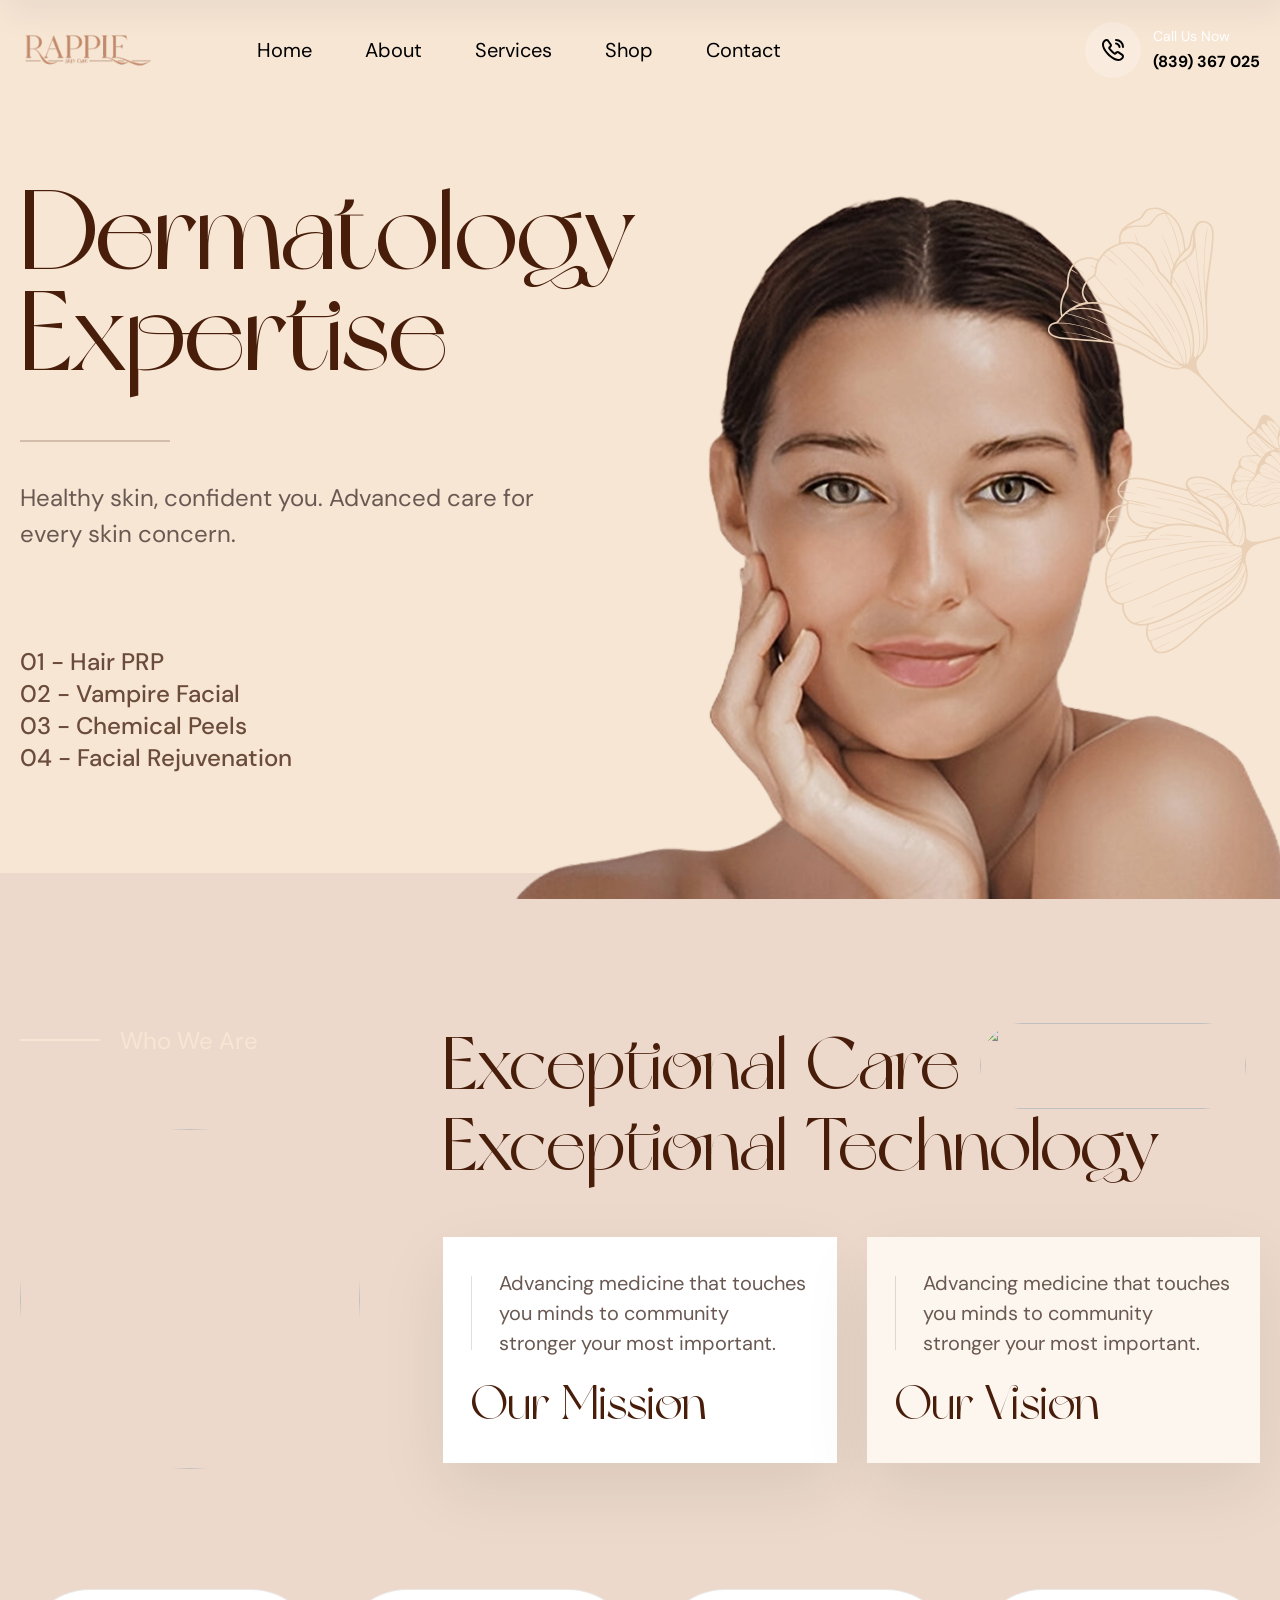
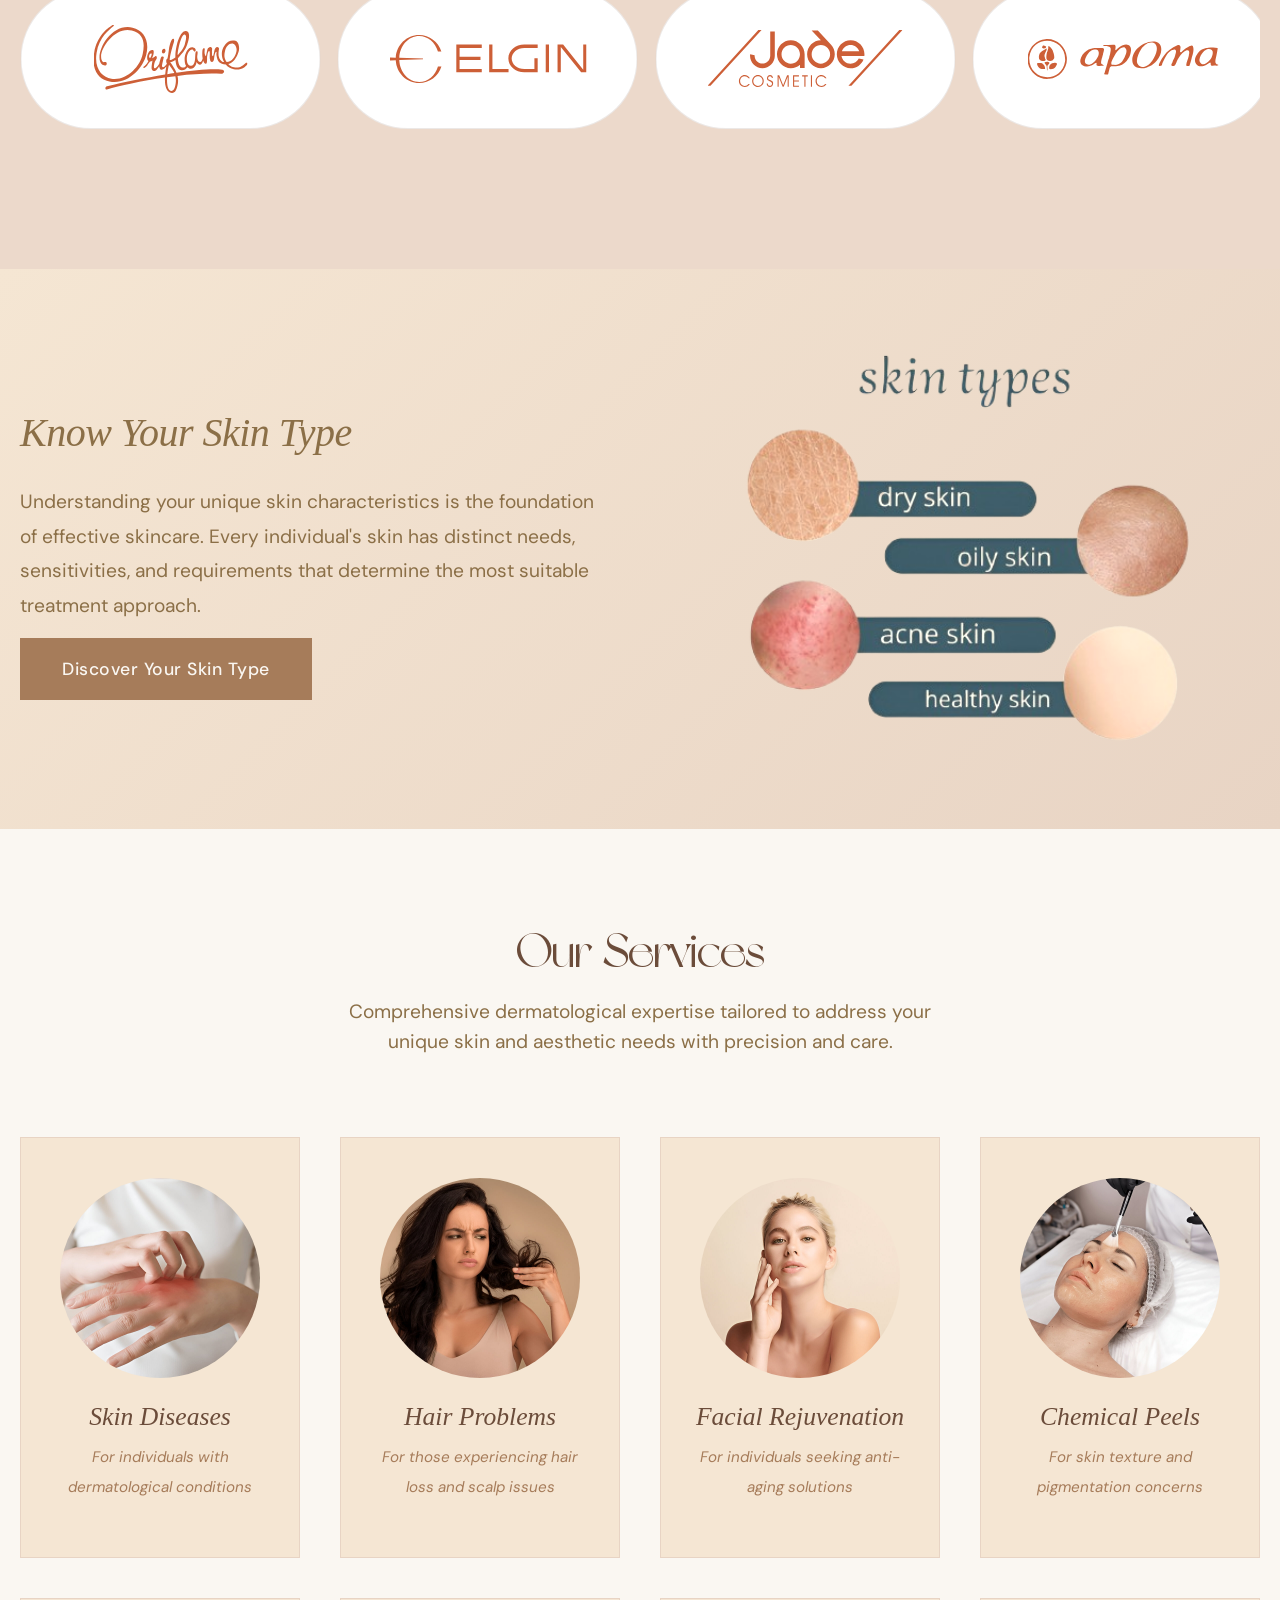
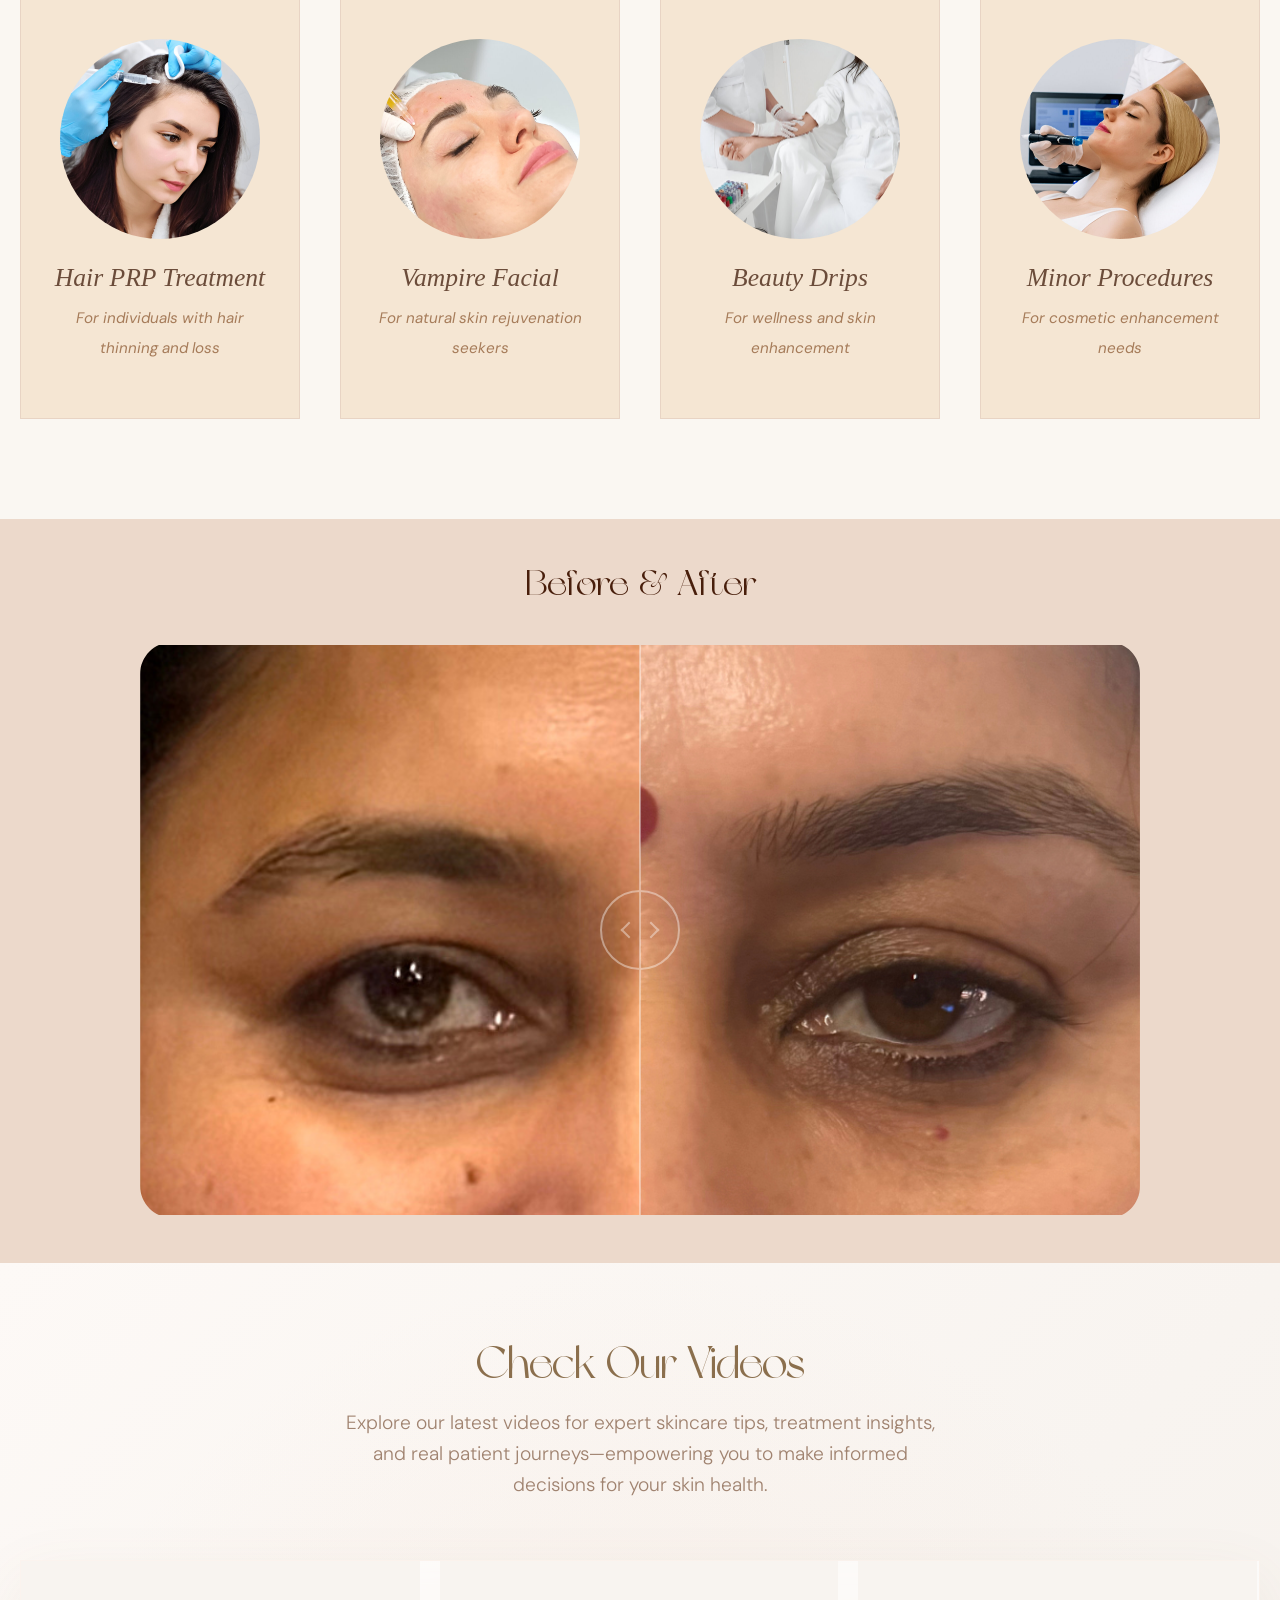
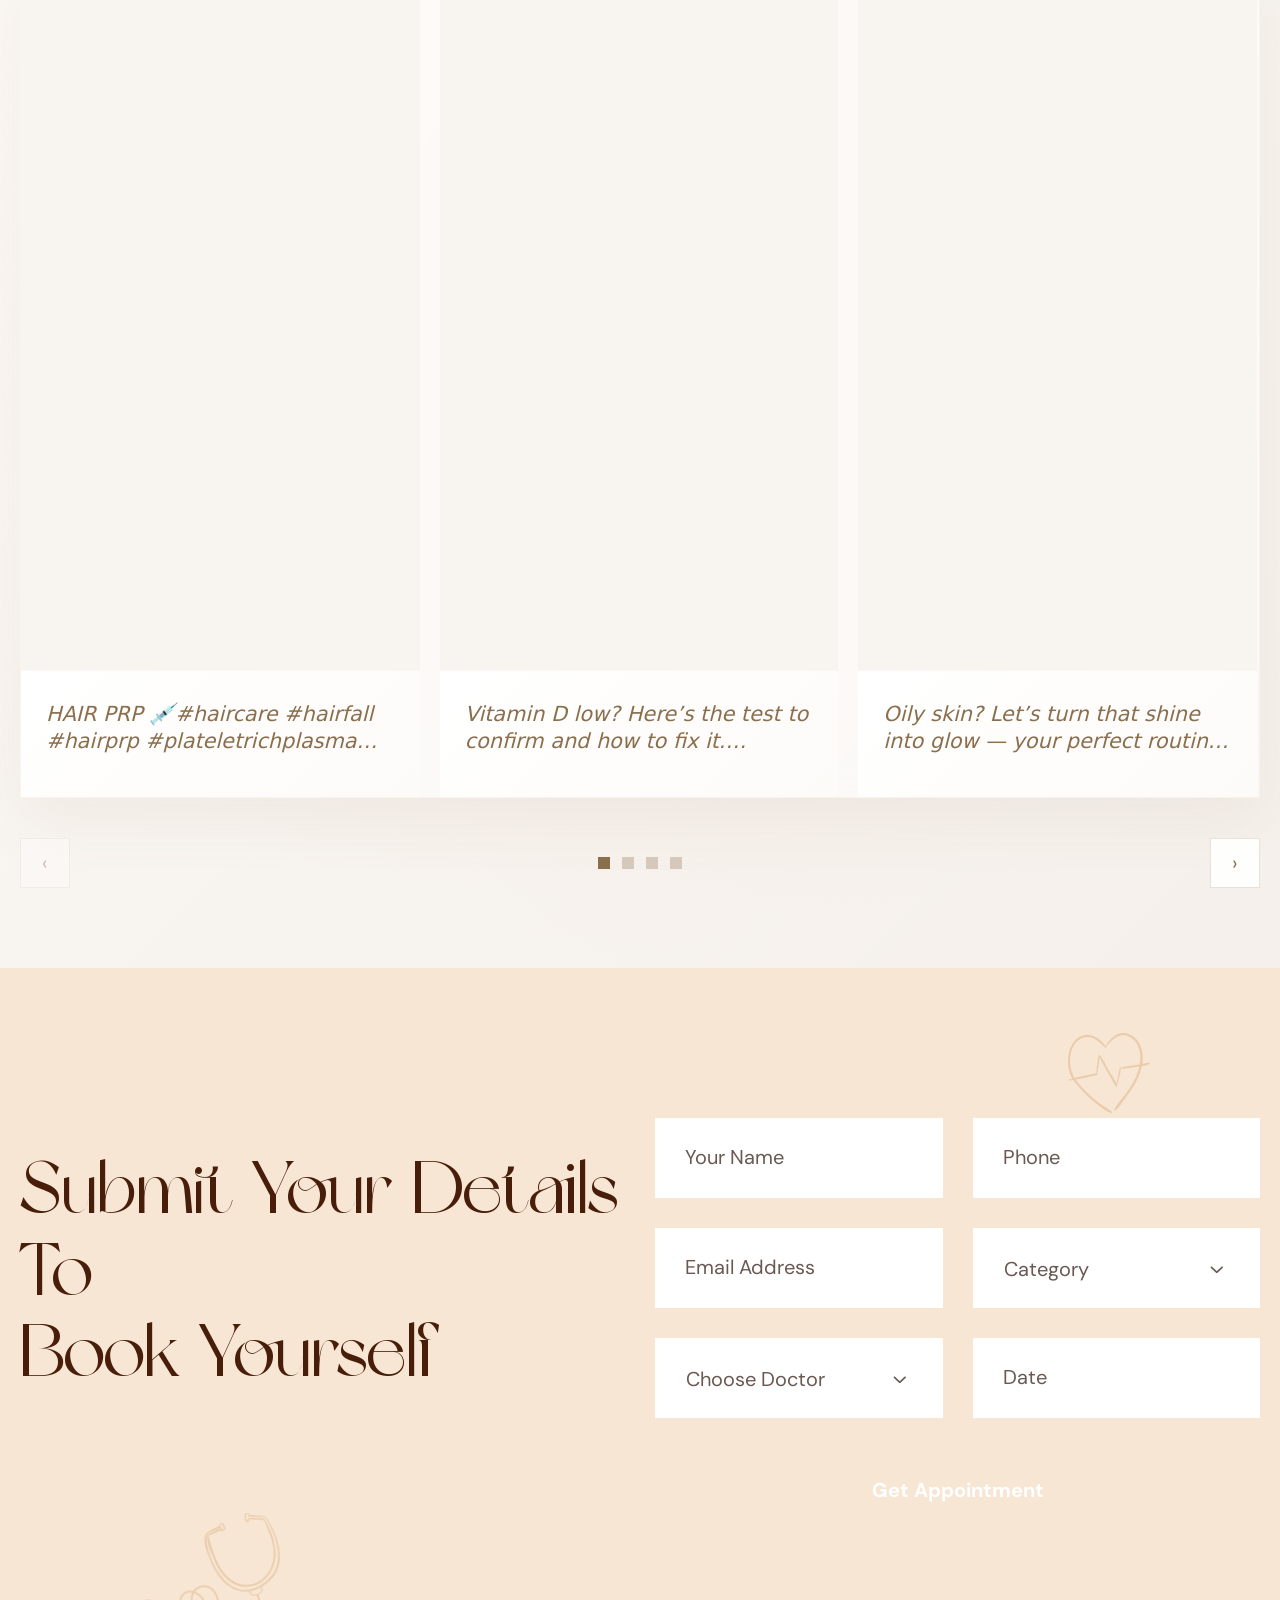
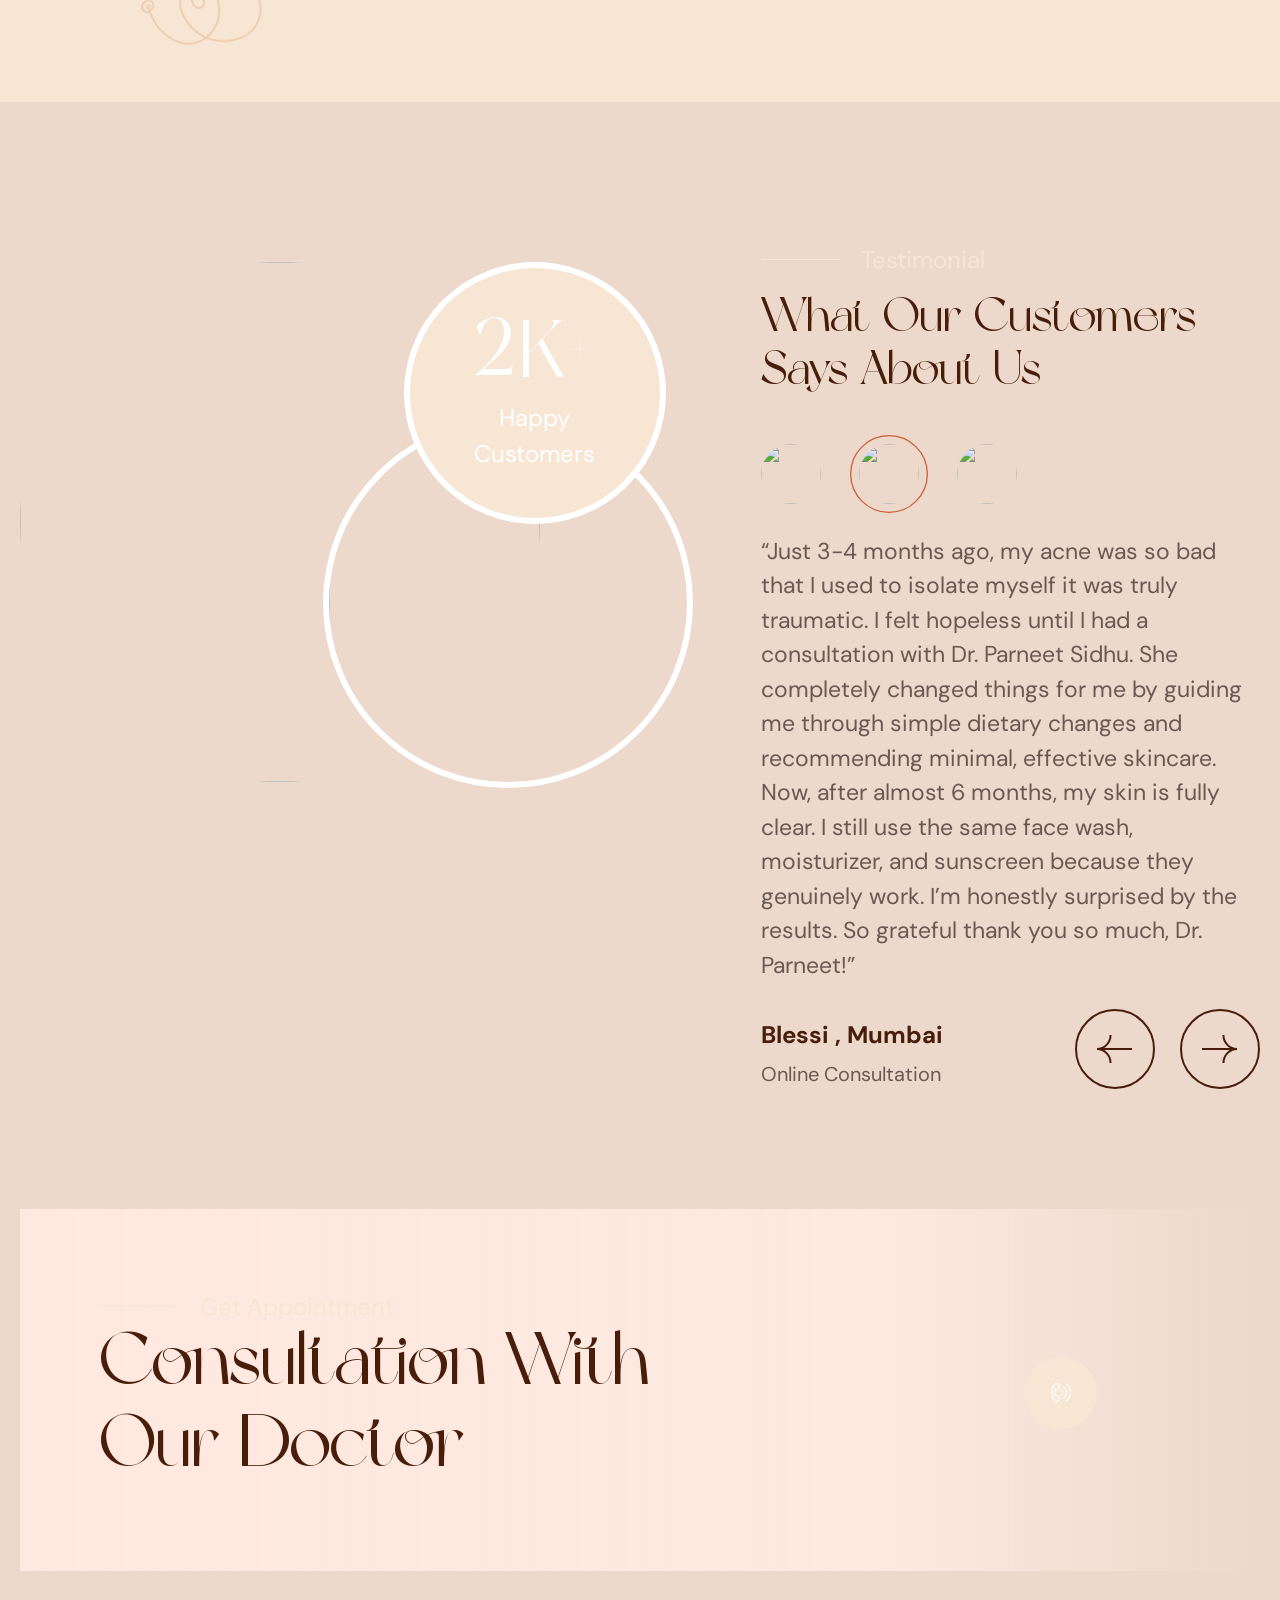
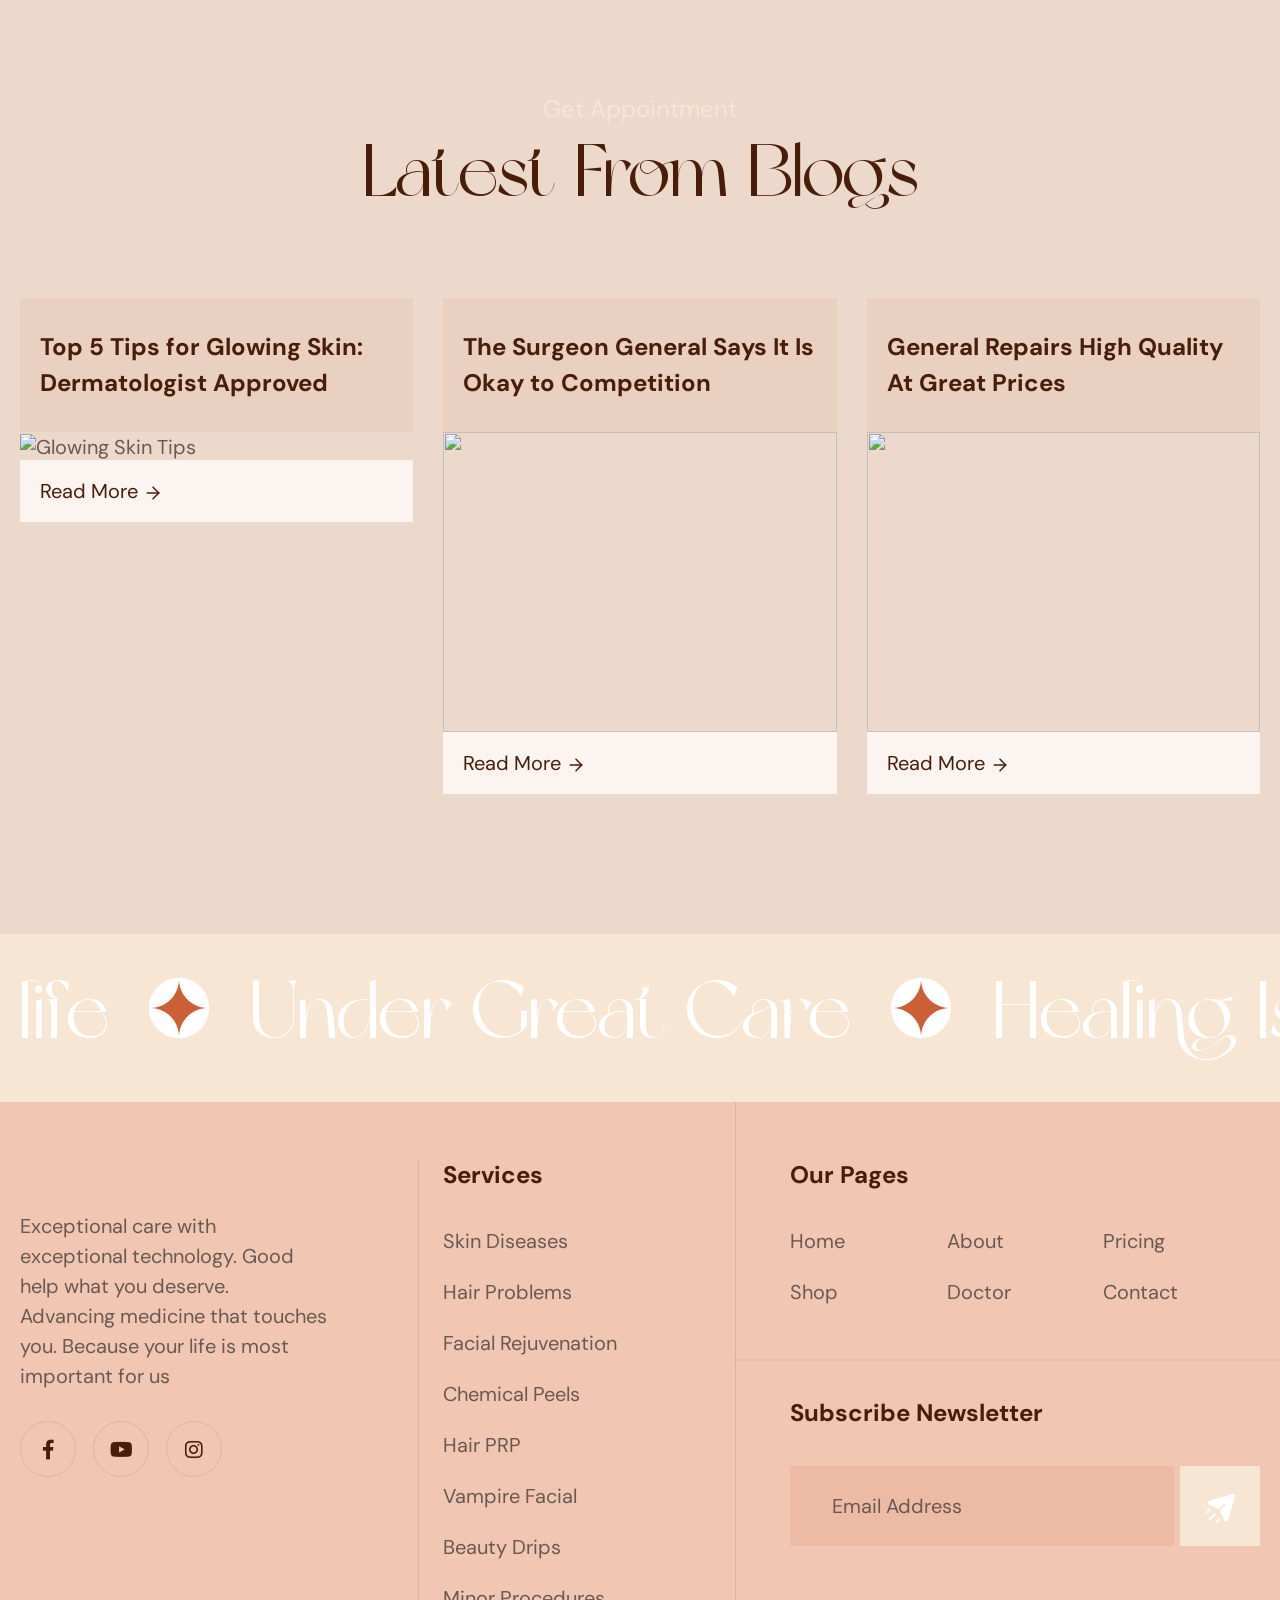
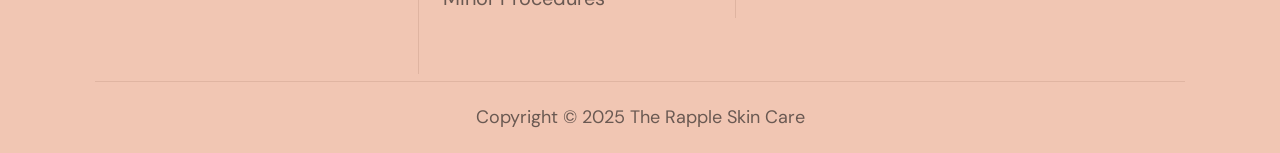
==== commit 28326b35: "changes" ====
--- a/index.html
+++ b/index.html
@@ -98,8 +98,18 @@
       .skin-type-text p {
          font-size: 1.2rem;
          color: #8B6F47;
-         margin-bottom: 32px;
+         /* margin-bottom: 32px; */
          line-height: 1.8;
+      }
+
+      .skin-type-title {
+         font-size: 2.5rem;
+         font-weight: 500;
+         font-family: --tp-ff-heading;
+         font-style: italic;
+         color: #6B4C3A;
+         margin-bottom: 16px;
+         letter-spacing: -0.5px;
       }
 
       .cta-button {
@@ -207,21 +217,23 @@
       }
 
       .service-icon {
-         width: 80px;
-         height: 80px;
+         width: 200px;
+         height: 200px;
          margin: 0 auto 24px;
          background-color: #f0dcca;
          border-radius: 100%;
          display: flex;
+         overflow: hidden;
          align-items: center;
+         object-fit: cover;
          justify-content: center;
       }
 
       .service-icon img {
-         width: 50px;
-         height: 50px;
+         width: 100%;
+         height: 100%;
          /* filter: brightness(0) invert(1) sepia(100%) saturate(200%) hue-rotate(15deg) brightness(80%); */
-         object-fit: contain;
+         object-fit: cover;
       }
 
       .service-item h3 {
@@ -275,16 +287,353 @@
       }
    </style>
 
+   <style>
+      .video-section {
+         padding: 80px 0;
+         background: linear-gradient(135deg, #fdf9f6 0%, #f8f4f0 50%, #f5f0eb 100%);
+         position: relative;
+         overflow: hidden;
+      }
+
+      .video-section::before {
+         content: '';
+         position: absolute;
+         top: 0;
+         left: 0;
+         right: 0;
+         bottom: 0;
+         background: radial-gradient(ellipse at center, rgba(245, 222, 208, 0.3) 0%, transparent 70%);
+         pointer-events: none;
+      }
+
+      .container {
+         max-width: 1400px;
+         margin: 0 auto;
+         padding: 0 20px;
+         position: relative;
+         z-index: 2;
+      }
+
+      .section-header {
+         text-align: center;
+         margin-bottom: 60px;
+      }
+
+      .section-title {
+         font-size: 2.8rem;
+         font-weight: 300;
+         color: #8b6f4d;
+         margin-bottom: 16px;
+         letter-spacing: -0.02em;
+      }
+
+      .section-subtitle {
+         font-size: 1.2rem;
+         color: #a08370;
+         font-weight: 300;
+         line-height: 1.6;
+         max-width: 600px;
+         margin: 0 auto;
+      }
+
+      .video-slider {
+         position: relative;
+         overflow: hidden;
+         background: rgba(255, 255, 255, 0.6);
+         backdrop-filter: blur(10px);
+         border: 1px solid rgba(245, 222, 208, 0.3);
+         box-shadow: 0 20px 60px rgba(139, 111, 77, 0.08);
+      }
+
+      .video-container {
+         display: flex;
+         transition: transform 0.6s cubic-bezier(0.4, 0, 0.2, 1);
+      }
+
+      .video-slide {
+         flex: 0 0 auto;
+         background: #ffffff;
+         margin-right: 20px;
+         position: relative;
+      }
+
+      .video-slide:last-child {
+         margin-right: 0;
+      }
+
+      .video-wrapper {
+         position: relative;
+         padding-bottom: 177.78%;
+         /* 9:16 aspect ratio for YouTube Shorts */
+         height: 0;
+         overflow: hidden;
+         background: #f8f4f0;
+      }
+
+      .video-wrapper iframe {
+         position: absolute;
+         top: 0;
+         left: 0;
+         width: 100%;
+         height: 100%;
+         border: none;
+      }
+
+      .video-info {
+         padding: 30px 25px;
+         background: linear-gradient(135deg, #ffffff 0%, #fdfbf8 100%);
+         border-top: 1px solid rgba(245, 222, 208, 0.2);
+         /* height: 220px; */
+         overflow: hidden;
+         display: flex;
+         flex-direction: column;
+         justify-content: flex-start;
+      }
+
+      .video-title {
+         font-style: italic;
+         font-family: system-ui, -apple-system, BlinkMacSystemFont, 'Segoe UI', Roboto, Oxygen, Ubuntu, Cantarell, 'Open Sans', 'Helvetica Neue', sans-serif;
+         font-size: 1.3rem;
+         font-weight: 400;
+         color: #8b6f4d;
+         margin-bottom: 12px;
+         line-height: 1.3;
+         display: -webkit-box;
+         -webkit-line-clamp: 2;
+         -webkit-box-orient: vertical;
+         overflow: hidden;
+      }
+
+      .video-description {
+         font-size: 0.95rem;
+         color: #9d8577;
+         line-height: 1.6;
+         font-weight: 300;
+         display: -webkit-box;
+         -webkit-line-clamp: 4;
+         -webkit-box-orient: vertical;
+         overflow: hidden;
+         flex-grow: 1;
+      }
+
+      .treatment-badge {
+         position: absolute;
+         top: 15px;
+         left: 15px;
+         background: rgba(139, 111, 77, 0.9);
+         color: white;
+         padding: 6px 12px;
+         font-size: 0.8rem;
+         font-weight: 400;
+         letter-spacing: 0.5px;
+         backdrop-filter: blur(10px);
+         z-index: 10;
+      }
+
+      .slider-navigation {
+         display: flex;
+         justify-content: space-between;
+         align-items: center;
+         margin-top: 40px;
+      }
+
+      .nav-button {
+         width: 50px;
+         height: 50px;
+         border: 1px solid rgba(139, 111, 77, 0.2);
+         background: rgba(255, 255, 255, 0.9);
+         color: #8b6f4d;
+         cursor: pointer;
+         display: flex;
+         align-items: center;
+         justify-content: center;
+         font-size: 20px;
+         transition: all 0.3s ease;
+         backdrop-filter: blur(10px);
+      }
+
+      .nav-button:hover {
+         background: rgba(139, 111, 77, 0.1);
+         border-color: rgba(139, 111, 77, 0.3);
+         transform: translateY(-2px);
+         box-shadow: 0 8px 25px rgba(139, 111, 77, 0.15);
+      }
+
+      .nav-button:disabled {
+         opacity: 0.4;
+         cursor: not-allowed;
+         transform: none;
+         box-shadow: none;
+      }
+
+      .slider-dots {
+         display: flex;
+         gap: 12px;
+      }
+
+      .dot {
+         width: 12px;
+         height: 12px;
+         background: rgba(139, 111, 77, 0.3);
+         cursor: pointer;
+         transition: all 0.3s ease;
+         position: relative;
+      }
+
+      .dot::after {
+         content: '';
+         position: absolute;
+         top: 50%;
+         left: 50%;
+         transform: translate(-50%, -50%);
+         width: 0;
+         height: 0;
+         background: #8b6f4d;
+         transition: all 0.3s ease;
+      }
+
+      .dot.active::after {
+         width: 100%;
+         height: 100%;
+      }
+
+      .dot:hover {
+         background: rgba(139, 111, 77, 0.5);
+      }
+
+      /* Desktop - 3 videos visible */
+      @media (min-width: 1200px) {
+         .video-slide {
+            width: calc(33.333% - 14px);
+         }
+      }
+
+      /* Tablet - 2 videos visible */
+      @media (min-width: 768px) and (max-width: 1199px) {
+         .video-slide {
+            width: calc(50% - 10px);
+         }
+
+         .container {
+            max-width: 900px;
+         }
+      }
+
+      /* Mobile - 1 video visible */
+      @media (max-width: 767px) {
+         .video-slide {
+            width: 100%;
+            margin-right: 0;
+         }
+
+         .video-section {
+            padding: 60px 0;
+         }
+
+         .container {
+            padding: 0 15px;
+         }
+
+         .section-title {
+            font-size: 2.2rem;
+         }
+
+         .section-subtitle {
+            font-size: 1.1rem;
+         }
+
+         .video-info {
+            padding: 25px 20px;
+            height: 200px;
+         }
+
+         .video-title {
+            font-size: 1.2rem;
+         }
+
+         .video-description {
+            font-size: 0.9rem;
+            -webkit-line-clamp: 3;
+         }
+
+         .nav-button {
+            width: 45px;
+            height: 45px;
+            font-size: 18px;
+         }
+
+         .slider-navigation {
+            margin-top: 30px;
+         }
+
+         .treatment-badge {
+            font-size: 0.75rem;
+            padding: 5px 10px;
+         }
+      }
+
+      @media (max-width: 480px) {
+         .section-header {
+            margin-bottom: 40px;
+         }
+
+         .section-title {
+            font-size: 1.9rem;
+         }
+
+         .video-info {
+            padding: 20px 15px;
+            height: 180px;
+         }
+
+         .video-title {
+            font-size: 1.1rem;
+            margin-bottom: 10px;
+         }
+
+         .video-description {
+            font-size: 0.85rem;
+         }
+      }
+
+      /* Smooth scroll behavior */
+      .video-container {
+         scroll-behavior: smooth;
+      }
+
+      .banner-list {
+         display: inline-block;
+         list-style: none;
+         /* padding: 0 10px; */
+         font-size: 1.5rem;
+         color: #6B4C3A;
+         font-weight: 500;
+         margin-right: 20px;
+         transition: color 0.3s ease;
+      }
+
+      .banner-list-item {
+         /* color: #A67C5A; */
+         margin-bottom: 6px;
+      }
+
+      .service-title {
+         font-size: 1.6rem;
+         font-style: italic;
+         font-family: --tp-ff-heading;
+         color: #6B4C3A;
+         font-weight: 300;
+         margin-bottom: 10px;
+         /* text-transform: uppercase; */
+      }
+   </style>
+
 </head>
 
 <body>
-   <!--[if lte IE 9]>
-      <p class="browserupgrade">You are using an <strong>outdated</strong> browser. Please <a href="https://browsehappy.com/">upgrade your browser</a> to improve your experience and security.</p>
-      <![endif]-->
-
 
    <!-- pre loader area start -->
-   <div id="loading">
+   <!-- <div id="loading">
       <div id="loading-center">
          <div id="loading-center-absolute">
             <div class="object" id="object_one"></div>
@@ -294,7 +643,7 @@
             <div class="object" id="object_five" style="left:80px;"></div>
          </div>
       </div>
-   </div>
+   </div> -->
    <!-- pre loader area end -->
 
    <!-- back to top start -->
@@ -361,7 +710,7 @@
                                           <li><a href="#">Skin Brightening</a></li>
                                        </ul>
                                     </li>
-                                    <li><a href="#">PRP Hair</a></li>
+                                    <li><a href="#">Hair PRP</a></li>
                                     <li><a href="#">Vampire Facial</a></li>
                                     <li><a href="#">Beauty Drips</a></li>
                                     <li><a href="#">Minor Procedures</a></li>
@@ -503,7 +852,6 @@
    <div class="search-body-overlay"></div>
    <!-- header-search-end -->
 
-   <!-- main-area-start -->
    <main>
 
       <!-- banner-area-start -->
@@ -517,18 +865,18 @@
                         <b></b>
                         <p>Healthy skin, confident you. Advanced care for <br> every skin concern.</p>
                      </div>
-                     <ul class="tpbanner-list">
-                        <li class="tpbanner-list-1"><span>01 - Botox</span></li>
-                        <li class="tpbanner-list-2"><span>02 - Microneedling</span></li>
-                        <li class="tpbanner-list-3"><span>03 - Sun Damage Repair</span></li>
-                        <li class="tpbanner-list-4"><span>04 - Skin Brightening</span></li>
+                     <ul class="banner-list">
+                        <li class="banner-list-item"><span>01 - Hair PRP</span></li>
+                        <li class="banner-list-item"><span>02 - Vampire Facial</span></li>
+                        <li class="banner-list-item"><span>03 - Chemical Peels</span></li>
+                        <li class="banner-list-item"><span>04 - Facial Rejuvenation</span></li>
                      </ul>
                   </div>
                </div>
                <div class="col-lg-6">
                   <div class="tpbanner-shape p-relative">
                      <div class="tpbanner-shape-1  d-lg-none d-xl-block">
-                        <img src="assets/img/banner/hero-main (2).png" alt="">
+                        <img src="assets/img/banner/hero-main2.png" alt="">
                      </div>
                      <div class="tpbanner-shape-2 d-none d-lg-block">
                         <img src="assets/img/banner/banner-1shape-1.svg" alt="">
@@ -664,7 +1012,7 @@
          <div class="container">
             <div class="skin-type-content">
                <div class="skin-type-text">
-                  <h2>Know Your Skin Type</h2>
+                  <p class="skin-type-title fs-1">Know Your Skin Type</p>
                   <p>Understanding your unique skin characteristics is the foundation of effective skincare. Every
                      individual's skin has distinct needs, sensitivities, and requirements that determine the most
                      suitable
@@ -691,211 +1039,206 @@
                <!-- Service 1: Skin Diseases -->
                <div class="service-item">
                   <div class="service-icon">
-                     <img src="assets/img/icons/rash.png" alt="Skin Diseases Icon">
-                  </div>
-                  <h3>Skin Diseases</h3>
+                     <img src="assets/img/services/disease.jpg" alt="Skin Diseases Icon">
+                  </div>
+                  <p class="service-title">Skin Diseases</p>
                   <p class="service-for">For individuals with dermatological conditions</p>
                </div>
 
                <!-- Service 2: Hair Problems -->
                <div class="service-item">
                   <div class="service-icon">
-                     <img src="assets/img/icons/hair.png" alt="Hair Problems Icon">
-                  </div>
-                  <h3>Hair Problems</h3>
+                     <img src="assets/img/services/hair-problem.jpg" alt="Hair Problems Icon">
+                  </div>
+                  <p class="service-title">Hair Problems</p>
                   <p class="service-for">For those experiencing hair loss and scalp issues</p>
                </div>
 
                <!-- Service 3: Facial Rejuvenation -->
                <div class="service-item">
                   <div class="service-icon">
-                     <img src="assets/img/icons/facial-treatment.png" alt="Facial Rejuvenation Icon">
-                  </div>
-                  <h3>Facial Rejuvenation</h3>
+                     <img src="assets/img/services/hair-rejuvenation.jpg" alt="Facial Rejuvenation Icon">
+                  </div>
+                  <p class="service-title">Facial Rejuvenation</p>
                   <p class="service-for">For individuals seeking anti-aging solutions</p>
                </div>
 
                <!-- Service 4: Chemical Peels -->
                <div class="service-item">
                   <div class="service-icon">
-                     <img src="assets/img/icons/chemical-peel.png" alt="Chemical Peels Icon">
-                  </div>
-                  <h3>Chemical Peels</h3>
+                     <img src="assets/img/services/chemical-peel.jpg" alt="Chemical Peels Icon">
+                  </div>
+                  <p class="service-title">Chemical Peels</p>
                   <p class="service-for">For skin texture and pigmentation concerns</p>
                </div>
 
-               <!-- Service 5: PRP Hair -->
+               <!-- Service 5: Hair PRP -->
                <div class="service-item">
                   <div class="service-icon">
-                     <img src="assets/img/icons/prp.png" alt="PRP Hair Icon">
-                  </div>
-                  <h3>PRP Hair Treatment</h3>
+                     <img src="assets/img/services/hair-prp.jpg" alt="PRP Hair Icon">
+                  </div>
+                  <p class="service-title">Hair PRP Treatment</p>
                   <p class="service-for">For individuals with hair thinning and loss</p>
                </div>
 
                <!-- Service 6: Vampire Facial -->
                <div class="service-item">
                   <div class="service-icon">
-                     <img src="assets/img/icons/facial-massage.png" alt="Vampire Facial Icon">
-                  </div>
-                  <h3>Vampire Facial</h3>
+                     <img src="assets/img/services/vampire.jpg" alt="Vampire Facial Icon">
+                  </div>
+                  <p class="service-title">Vampire Facial</p>
                   <p class="service-for">For natural skin rejuvenation seekers</p>
                </div>
 
                <!-- Service 7: Beauty Drips -->
                <div class="service-item">
                   <div class="service-icon">
-                     <img src="assets/img/icons/water-drop.png" alt="Beauty Drips Icon">
-                  </div>
-                  <h3>Beauty Drips</h3>
+                     <img src="assets/img/services/drip.jpg" alt="Beauty Drips Icon">
+                  </div>
+                  <p class="service-title">Beauty Drips</p>
                   <p class="service-for">For wellness and skin enhancement</p>
                </div>
 
                <!-- Service 8: Minor Procedures -->
                <div class="service-item">
                   <div class="service-icon">
-                     <img src="assets/img/icons/woman.png" alt="Minor Procedures Icon">
-                  </div>
-                  <h3>Minor Procedures</h3>
+                     <img src="assets/img/services/minor-procedure.jpg" alt="Minor Procedures Icon">
+                  </div>
+                  <p class="service-title">Minor Procedures</p>
                   <p class="service-for">For cosmetic enhancement needs</p>
                </div>
             </div>
          </div>
       </section>
 
-      <!-- before-after-area-start -->
-      <div class="before-after-area pb-135">
+      <div class="before-after-area p-5">
+         <h2 class="w-100 text-center pb-30">Before & After</h2>
          <div class="container">
             <div class="row">
                <div class="col-lg-12">
                   <div class="beforeAfter">
-                     <img src="assets/img/before-after/before.png" alt="">
-                     <img src="assets/img/before-after/after.png" alt="">
+                     <img src="assets/img/before-after/filler.png" alt="">
+                     <img src="assets/img/before-after/filler (2).png" alt="">
                   </div>
                </div>
             </div>
          </div>
       </div>
+
+      <!-- before-after-area-start -->
+      <section class="video-section">
+         <div class="container">
+            <div class="section-header">
+               <h2 class="section-title">Check Our Videos</h2>
+               <p class="section-subtitle">
+                  Explore our latest videos for expert skincare tips, treatment insights, and real patient
+                  journeys—empowering you to make informed decisions for your skin health.
+               </p>
+               </p>
+            </div>
+
+            <div class="video-slider" id="videoSlider">
+               <div class="video-container" id="videoContainer">
+                  <!-- Video Slide 1 -->
+                  <div class="video-slide">
+                     <!-- <div class="treatment-badge">ACNE TREATMENT</div> -->
+                     <div class="video-wrapper">
+                        <iframe src="https://www.youtube.com/embed/8DDwDND8GmM" allowfullscreen></iframe>
+                     </div>
+                     <div class="video-info">
+                        <h3 class="video-title">HAIR PRP 💉#haircare #hairfall #hairprp #plateletrichplasma #drrapple
+                           #skincare</h3>
+                        <!-- <p class="video-description">This advanced treatment uses your own growth factors to stimulate
+                           hair regrowth, strengthen follicles, and restore natural volume—ideal for those struggling
+                           with thinning hair or hair fall.</p> -->
+                     </div>
+                  </div>
+
+                  <!-- Video Slide 2 -->
+                  <div class="video-slide">
+                     <!-- <div class="treatment-badge">ANTI-AGING</div> -->
+                     <div class="video-wrapper">
+                        <iframe src="https://www.youtube.com/embed/WryezBnW4lc" allowfullscreen></iframe>
+                     </div>
+                     <div class="video-info">
+                        <h3 class="video-title">Vitamin D low? Here’s the test to confirm and how to fix it.
+                           #VitaminDDeficiency #VitaminDTest</h3>
+                        <!-- <p class="video-description">45-year-old Maria's remarkable anti-aging results achieved through
+                           our
+                           revolutionary non-invasive radiofrequency treatments - no surgery required.</p> -->
+                     </div>
+                  </div>
+
+                  <!-- Video Slide 3 -->
+                  <div class="video-slide">
+                     <!-- <div class="treatment-badge">PIGMENTATION</div> -->
+                     <div class="video-wrapper">
+                        <iframe src="https://www.youtube.com/embed/717euI34jeU" allowfullscreen></iframe>
+                     </div>
+                     <div class="video-info">
+                        <h3 class="video-title">Oily skin? Let’s turn that shine into glow — your perfect routine starts
+                           here! #OilySkinCare</h3>
+                        <!-- <p class="video-description">Stubborn melasma patches that persisted for years completely
+                           cleared
+                           using our multi-modal approach with chemical peels and targeted laser treatments.</p> -->
+                     </div>
+                  </div>
+
+                  <!-- Video Slide 4 -->
+                  <div class="video-slide">
+                     <!-- <div class="treatment-badge">SCAR REMOVAL</div> -->
+                     <div class="video-wrapper">
+                        <iframe src="https://www.youtube.com/embed/yJtiONCTPWU" allowfullscreen></iframe>
+                     </div>
+                     <div class="video-info">
+                        <h3 class="video-title">3 Hidden Foods That Worsen Acne (Yes, Even Canned!) #acnecare #acnetips
+                           #clearskinjourney</h3>
+                        <!-- <p class="video-description">Witness the transformative power of fractional laser resurfacing
+                           and
+                           microneedling on deep acne scars over a 4-month treatment period.</p> -->
+                     </div>
+                  </div>
+
+                  <!-- Video Slide 5 -->
+                  <div class="video-slide">
+                     <!-- <div class="treatment-badge">SKIN RENEWAL</div> -->
+                     <div class="video-wrapper">
+                        <iframe src="https://www.youtube.com/embed/K9bUuXqXo-M" allowfullscreen></iframe>
+                     </div>
+                     <div class="video-info">
+                        <h3 class="video-title">📌 Save this reel & share it with someone struggling with dark circles!
+                           ✨Do you have dark circles ???</h3>
+                        <!-- <p class="video-description">See how our comprehensive skin renewal program transformed rough,
+                           uneven
+                           skin texture into smooth, glowing complexion in just 3 months.</p> -->
+                     </div>
+                  </div>
+
+                  <!-- Video Slide 6 -->
+                  <div class="video-slide">
+                     <!-- <div class="treatment-badge">ROSACEA</div> -->
+                     <div class="video-wrapper">
+                        <iframe src="https://www.youtube.com/embed/NuPY8GkZMKo" allowfullscreen></iframe>
+                     </div>
+                     <div class="video-info">
+                        <h3 class="video-title">Everything you need to know about tattoo removal ✒️ #TattooRemoval
+                           #LaserTattooRemoval</h3>
+                        <!-- <p class="video-description">Chronic facial redness and inflammation from rosacea successfully
+                           treated
+                           with our specialized IPL therapy and customized skincare regimen.</p> -->
+                     </div>
+                  </div>
+               </div>
+            </div>
+
+            <div class="slider-navigation">
+               <button class="nav-button" id="prevBtn">‹</button>
+               <div class="slider-dots" id="sliderDots"></div>
+               <button class="nav-button" id="nextBtn">›</button>
+            </div>
+         </div>
+      </section>
       <!-- before-after-area-end -->
-
-      <!-- team-area-start -->
-      <!-- <section class="team-area mb-120">
-         <div class="container">
-            <div class="row">
-               <div class="col-lg-9">
-                  <div class="tpsection mb-65">
-                     <div class="tpsection-sub-title">
-                        <span>Who We Are</span>
-                     </div>
-                     <h2 class="tpsection-title">Our Expert Surgeon</h2>
-                  </div>
-               </div>
-               <div class="col-lg-3 align-self-end">
-                  <div class="team-arrows mb-65 d-flex align-items-center justify-content-end">
-                     <div class="team-single-arrow team-button-prev">
-                        <span>
-                           <svg width="35" height="28" viewBox="0 0 35 28" fill="none"
-                              xmlns="http://www.w3.org/2000/svg">
-                              <g clip-path="url(#clip0_326_651)">
-                                 <path d="M35 13.9954H3.29442e-07" stroke="currentColor" stroke-width="2"
-                                    stroke-miterlimit="10" />
-                                 <path d="M13.5547 0C13.5547 7.73574 7.49212 13.9953 -0.000121431 13.9953"
-                                    stroke="currentColor" stroke-width="2" stroke-miterlimit="10" />
-                                 <path d="M-0.000121431 13.9954C7.49212 13.9954 13.5547 20.255 13.5547 27.9907"
-                                    stroke="currentColor" stroke-width="2" stroke-miterlimit="10" />
-                              </g>
-                              <defs>
-                                 <clipPath id="clip0_326_651">
-                                    <rect width="35" height="28" fill="white" transform="matrix(-1 0 0 1 35 0)" />
-                                 </clipPath>
-                              </defs>
-                           </svg>
-                        </span>
-                     </div>
-                     <div class="team-single-arrow team-button-next ml-25">
-                        <span>
-                           <svg width="35" height="28" viewBox="0 0 35 28" fill="none"
-                              xmlns="http://www.w3.org/2000/svg">
-                              <g clip-path="url(#clip0_326_645)">
-                                 <path d="M0 13.9954H35" stroke="currentColor" stroke-width="2"
-                                    stroke-miterlimit="10" />
-                                 <path d="M21.4453 0C21.4453 7.73574 27.5079 13.9953 35.0001 13.9953"
-                                    stroke="currentColor" stroke-width="2" stroke-miterlimit="10" />
-                                 <path d="M35.0001 13.9954C27.5079 13.9954 21.4453 20.255 21.4453 27.9907"
-                                    stroke="currentColor" stroke-width="2" stroke-miterlimit="10" />
-                              </g>
-                              <defs>
-                                 <clipPath id="clip0_326_645">
-                                    <rect width="35" height="28" fill="white" />
-                                 </clipPath>
-                              </defs>
-                           </svg>
-                        </span>
-                     </div>
-                  </div>
-               </div>
-            </div>
-            <div class="swiper-container team-active">
-               <div class="swiper-wrapper">
-                  <div class="swiper-slide">
-                     <div class="team-item tp-thumb-common fix">
-                        <div class="tp-thumb-common-overlay wow"></div>
-                        <div class="team-profile">
-                           <img src="assets/img/team/team-1.jpg" alt="">
-                        </div>
-                        <div class="team-content text-center">
-                           <div class="team-author-social pt-50 pb-20">
-                              <a href="#"><i class="fa-solid fa-paper-plane"></i></a>
-                              <a href="#"><i class="fa-brands fa-pinterest-p"></i></a>
-                              <a href="#"><i class="fa-brands fa-twitter"></i></a>
-                           </div>
-                           <h4 class="team-author-title under-line-white"><a href="team-details.html">Dr. Michle
-                                 Jhon</a> </h4>
-                           <span class="team-author-position">Brain Surgeon</span>
-                        </div>
-                     </div>
-                  </div>
-                  <div class="swiper-slide">
-                     <div class="team-item tp-thumb-common fix">
-                        <div class="tp-thumb-common-overlay wow"></div>
-                        <div class="team-profile">
-                           <img src="assets/img/team/team-2.jpg" alt="">
-                        </div>
-                        <div class="team-content text-center">
-                           <div class="team-author-social pt-50 pb-20">
-                              <a href="#"><i class="fa-solid fa-paper-plane"></i></a>
-                              <a href="#"><i class="fa-brands fa-pinterest-p"></i></a>
-                              <a href="#"><i class="fa-brands fa-twitter"></i></a>
-                           </div>
-                           <h4 class="team-author-title under-line-white"> <a href="team-details.html">Dr. Farzana
-                                 Leo</a> </h4>
-                           <span class="team-author-position">Skin Surgeon</span>
-                        </div>
-                     </div>
-                  </div>
-                  <div class="swiper-slide">
-                     <div class="team-item tp-thumb-common fix">
-                        <div class="tp-thumb-common-overlay wow"></div>
-                        <div class="team-profile">
-                           <img src="assets/img/team/team-3.jpg" alt="">
-                        </div>
-                        <div class="team-content text-center">
-                           <div class="team-author-social pt-50 pb-20">
-                              <a href="#"><i class="fa-solid fa-paper-plane"></i></a>
-                              <a href="#"><i class="fa-brands fa-pinterest-p"></i></a>
-                              <a href="#"><i class="fa-brands fa-twitter"></i></a>
-                           </div>
-                           <h4 class="team-author-title under-line-white"> <a href="team-details.html">Dr. Jesif</a>
-                           </h4>
-                           <span class="team-author-position">Brain Surgeon</span>
-                        </div>
-                     </div>
-                  </div>
-               </div>
-            </div>
-         </div>
-      </section> -->
-      <!-- team-area-end -->
 
       <!-- appoinment-form-area-start -->
       <section class="appoinment-form-area theme-bg-2 p-relative mb-140 pt-150 pb-140">
@@ -1042,15 +1385,15 @@
                                     <div class="testimonial-content">
                                        <p>“Just 3-4 months ago, my acne was so bad that I used to isolate myself
                                           it was truly traumatic. I felt hopeless until I had a consultation with Dr.
-                                          Rapple. She completely changed things for me
+                                          Parneet Sidhu. She completely changed things for me
                                           by guiding me through simple dietary changes and recommending minimal,
                                           effective skincare.
                                           Now, after almost 6 months, my skin is fully clear. I still use the same face
                                           wash, moisturizer, and sunscreen because
                                           they genuinely work. I’m honestly surprised by the results. So grateful
-                                          thank you so much, Dr. Rapple!”</p>
+                                          thank you so much, Dr. Parneet!”</p>
                                        <div class="testimonial-author">
-                                          <span class="testimonial-author-name">Blessi</span>
+                                          <span class="testimonial-author-name">Blessi , Mumbai</span>
                                           <span class="testimonial-author-position">Online Consultation</span>
                                        </div>
                                     </div>
@@ -1291,7 +1634,7 @@
       <!-- brand-slider-area-end -->
 
    </main>
-   <!-- main-area-end -->
+
 
 
    <!-- footer-area-start -->
@@ -1334,7 +1677,7 @@
                               <li><a href="#">Hair Problems</a></li>
                               <li><a href="#">Facial Rejuvenation</a></li>
                               <li><a href="#">Chemical Peels</a></li>
-                              <li><a href="#">PRP Hair</a></li>
+                              <li><a href="#">Hair PRP</a></li>
                               <li><a href="#">Vampire Facial</a></li>
                               <li><a href="#">Beauty Drips</a></li>
                               <li><a href="#">Minor Procedures</a></li>
@@ -1431,6 +1774,181 @@
    <script src="assets/js/pignose.calendar.full.min.js"></script>
    <script src="assets/js/ajax-form.js"></script>
    <script src="assets/js/main.js"></script>
+
+
+
+   <script>
+      class VideoSlider {
+         constructor() {
+            this.currentIndex = 0;
+            this.totalSlides = document.querySelectorAll('.video-slide').length;
+            this.videoContainer = document.getElementById('videoContainer');
+            this.prevBtn = document.getElementById('prevBtn');
+            this.nextBtn = document.getElementById('nextBtn');
+            this.dotsContainer = document.getElementById('sliderDots');
+
+            this.visibleSlides = this.getVisibleSlides();
+            this.maxIndex = Math.max(0, this.totalSlides - this.visibleSlides);
+
+            this.init();
+            this.handleResize();
+         }
+
+         getVisibleSlides() {
+            const width = window.innerWidth;
+            if (width >= 1200) return 3;
+            if (width >= 768) return 2;
+            return 1;
+         }
+
+         init() {
+            this.createDots();
+            this.updateSlider();
+            this.bindEvents();
+            this.startAutoPlay();
+         }
+
+         createDots() {
+            this.dotsContainer.innerHTML = '';
+            const totalDots = this.maxIndex + 1;
+
+            for (let i = 0; i < totalDots; i++) {
+               const dot = document.createElement('div');
+               dot.classList.add('dot');
+               if (i === 0) dot.classList.add('active');
+               dot.addEventListener('click', () => this.goToSlide(i));
+               this.dotsContainer.appendChild(dot);
+            }
+         }
+
+         updateSlider() {
+            const slideWidth = 100 / this.visibleSlides;
+            const translateX = -this.currentIndex * slideWidth;
+            this.videoContainer.style.transform = `translateX(${translateX}%)`;
+
+            // Update dots
+            document.querySelectorAll('.dot').forEach((dot, index) => {
+               dot.classList.toggle('active', index === this.currentIndex);
+            });
+
+            // Update navigation buttons
+            this.prevBtn.disabled = this.currentIndex === 0;
+            this.nextBtn.disabled = this.currentIndex >= this.maxIndex;
+         }
+
+         nextSlide() {
+            if (this.currentIndex < this.maxIndex) {
+               this.currentIndex++;
+               this.updateSlider();
+               this.resetAutoPlay();
+            }
+         }
+
+         prevSlide() {
+            if (this.currentIndex > 0) {
+               this.currentIndex--;
+               this.updateSlider();
+               this.resetAutoPlay();
+            }
+         }
+
+         goToSlide(index) {
+            if (index >= 0 && index <= this.maxIndex) {
+               this.currentIndex = index;
+               this.updateSlider();
+               this.resetAutoPlay();
+            }
+         }
+
+         handleResize() {
+            window.addEventListener('resize', () => {
+               const newVisibleSlides = this.getVisibleSlides();
+               if (newVisibleSlides !== this.visibleSlides) {
+                  this.visibleSlides = newVisibleSlides;
+                  this.maxIndex = Math.max(0, this.totalSlides - this.visibleSlides);
+
+                  // Adjust current index if needed
+                  if (this.currentIndex > this.maxIndex) {
+                     this.currentIndex = this.maxIndex;
+                  }
+
+                  this.createDots();
+                  this.updateSlider();
+               }
+            });
+         }
+
+         bindEvents() {
+            this.nextBtn.addEventListener('click', () => this.nextSlide());
+            this.prevBtn.addEventListener('click', () => this.prevSlide());
+
+            // Keyboard navigation
+            document.addEventListener('keydown', (e) => {
+               if (e.key === 'ArrowLeft') this.prevSlide();
+               if (e.key === 'ArrowRight') this.nextSlide();
+            });
+
+            // Touch/swipe support
+            let startX = 0;
+            let endX = 0;
+
+            this.videoContainer.addEventListener('touchstart', (e) => {
+               startX = e.touches[0].clientX;
+            });
+
+            this.videoContainer.addEventListener('touchmove', (e) => {
+               e.preventDefault();
+            });
+
+            this.videoContainer.addEventListener('touchend', (e) => {
+               endX = e.changedTouches[0].clientX;
+               const diff = startX - endX;
+
+               if (Math.abs(diff) > 50) {
+                  if (diff > 0) {
+                     this.nextSlide();
+                  } else {
+                     this.prevSlide();
+                  }
+               }
+            });
+         }
+
+         startAutoPlay() {
+            this.autoPlayInterval = setInterval(() => {
+               if (this.currentIndex >= this.maxIndex) {
+                  this.currentIndex = 0;
+               } else {
+                  this.currentIndex++;
+               }
+               this.updateSlider();
+            }, 6000);
+         }
+
+         resetAutoPlay() {
+            clearInterval(this.autoPlayInterval);
+            this.startAutoPlay();
+         }
+
+         pauseAutoPlay() {
+            clearInterval(this.autoPlayInterval);
+         }
+
+         resumeAutoPlay() {
+            this.startAutoPlay();
+         }
+      }
+
+      // Initialize slider when DOM is loaded
+      document.addEventListener('DOMContentLoaded', () => {
+         const slider = new VideoSlider();
+
+         // Pause autoplay when user hovers over the slider
+         const videoSlider = document.getElementById('videoSlider');
+         videoSlider.addEventListener('mouseenter', () => slider.pauseAutoPlay());
+         videoSlider.addEventListener('mouseleave', () => slider.resumeAutoPlay());
+      });
+   </script>
 </body>
 
 </html>
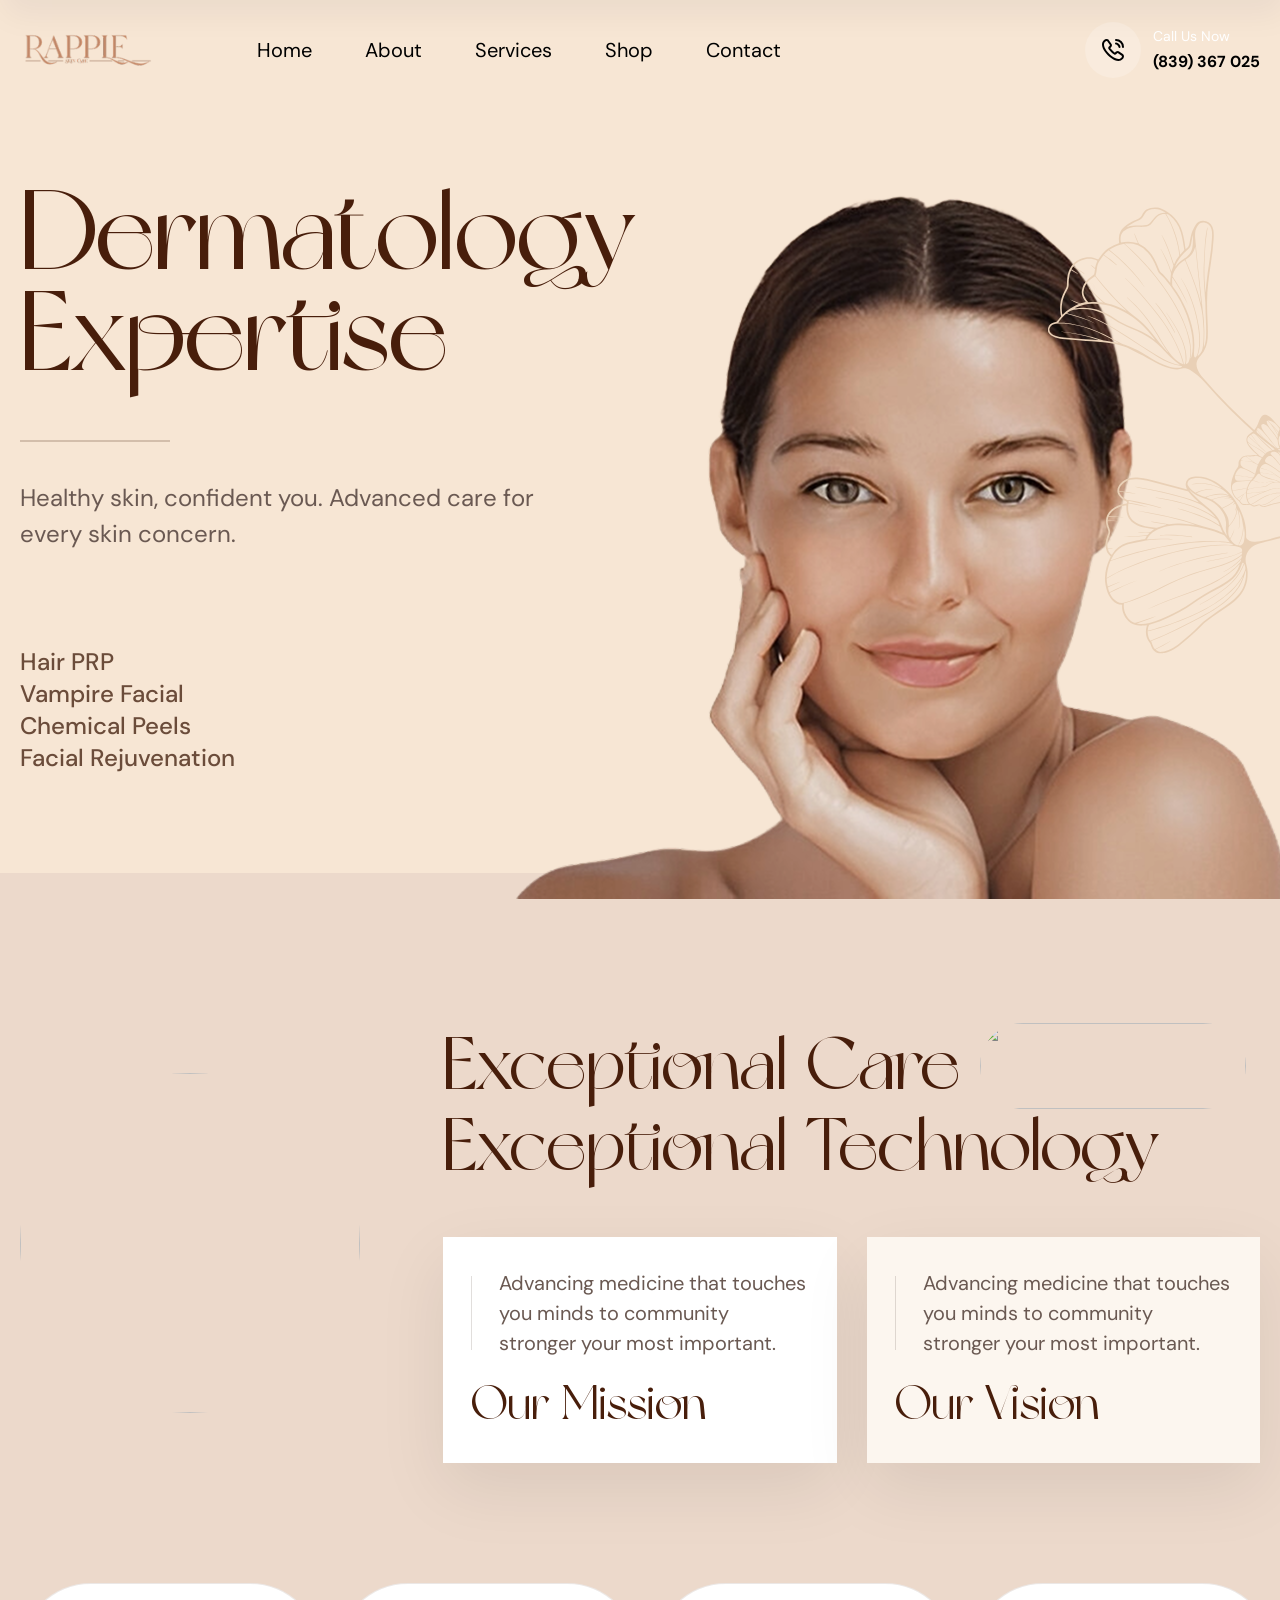
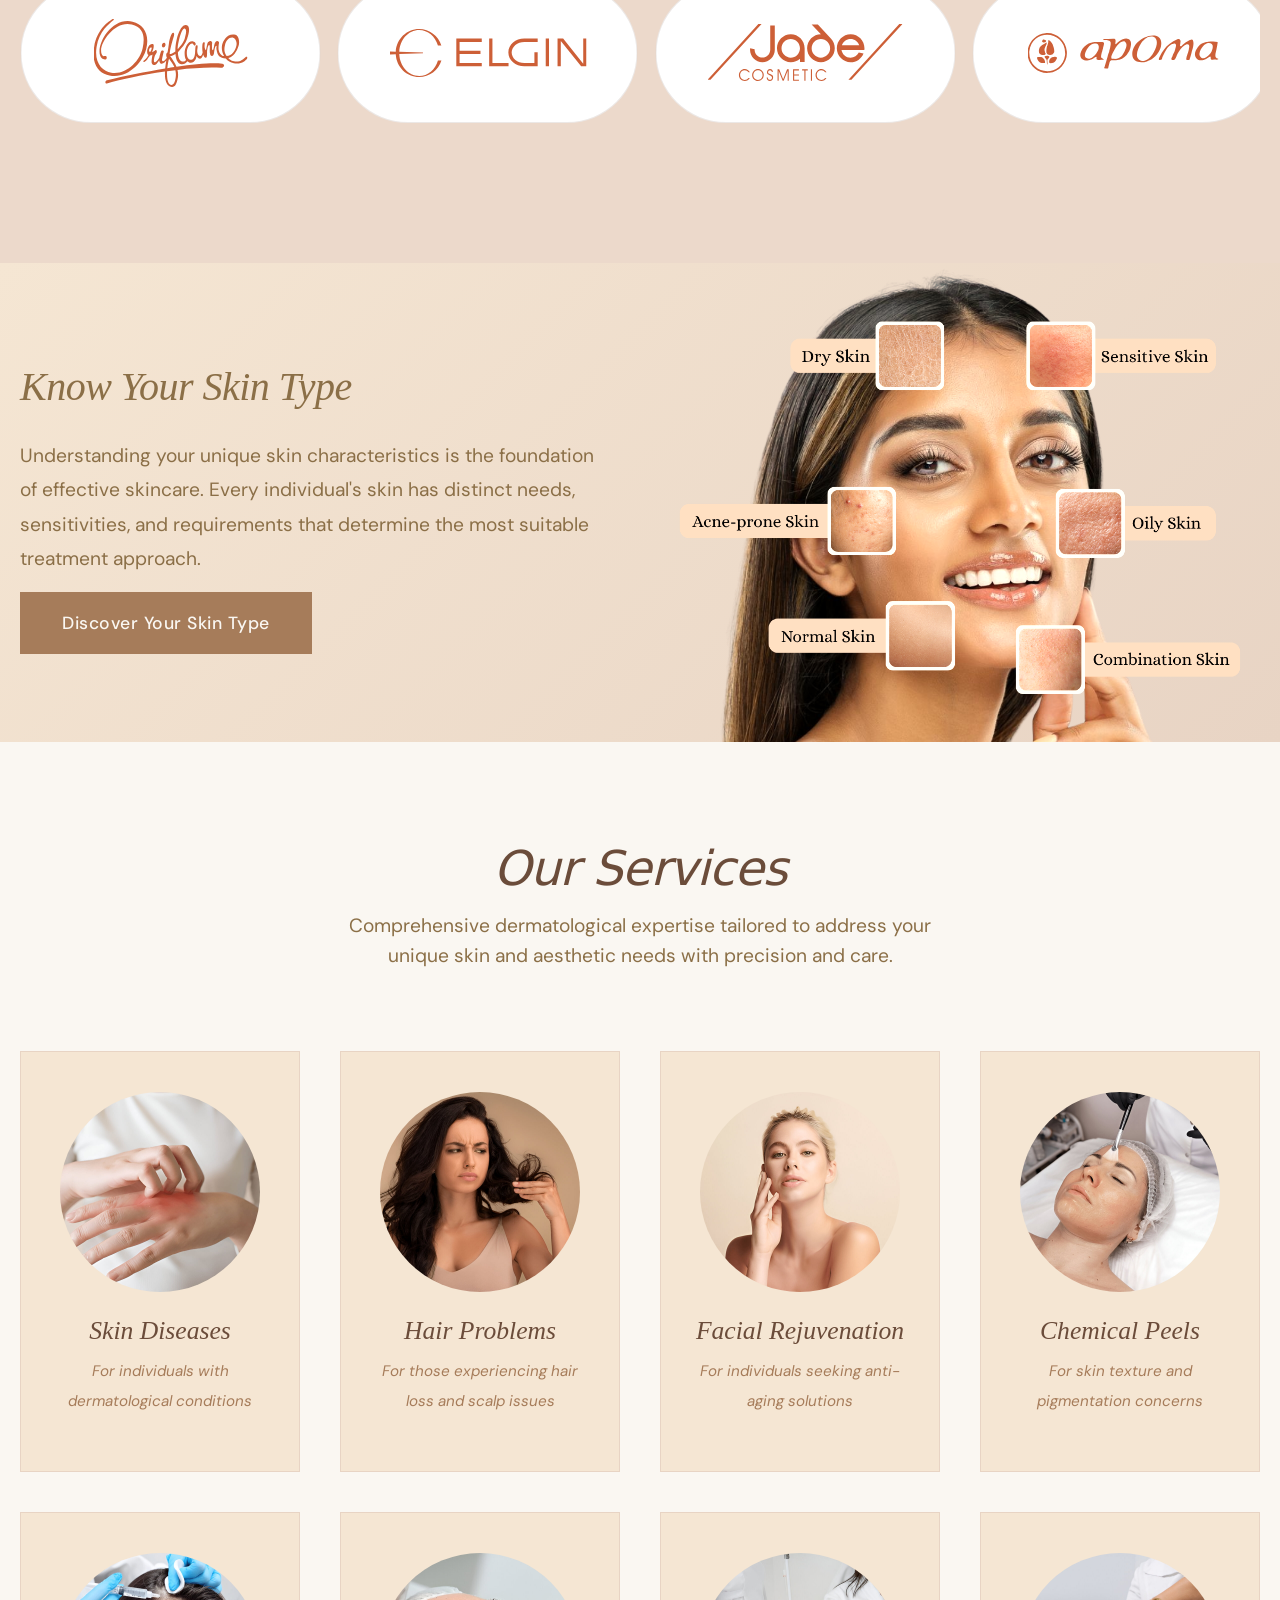
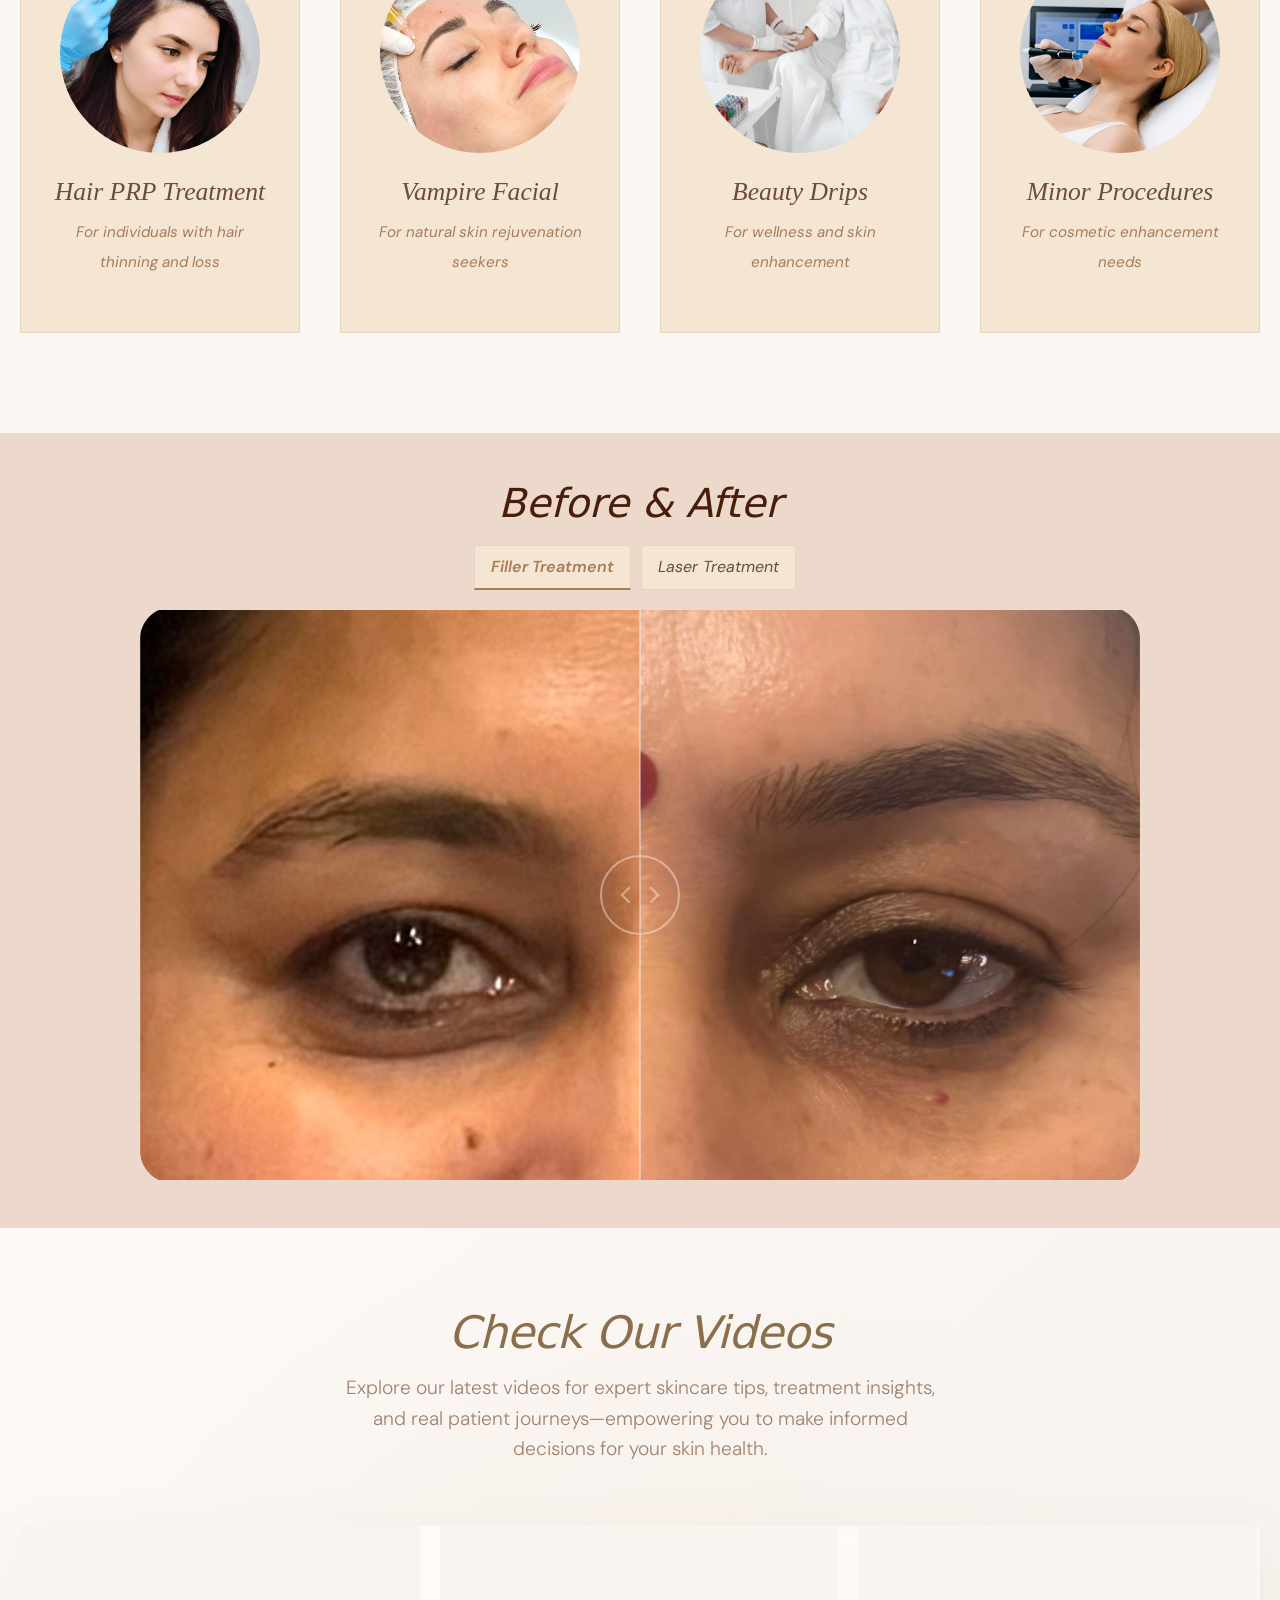
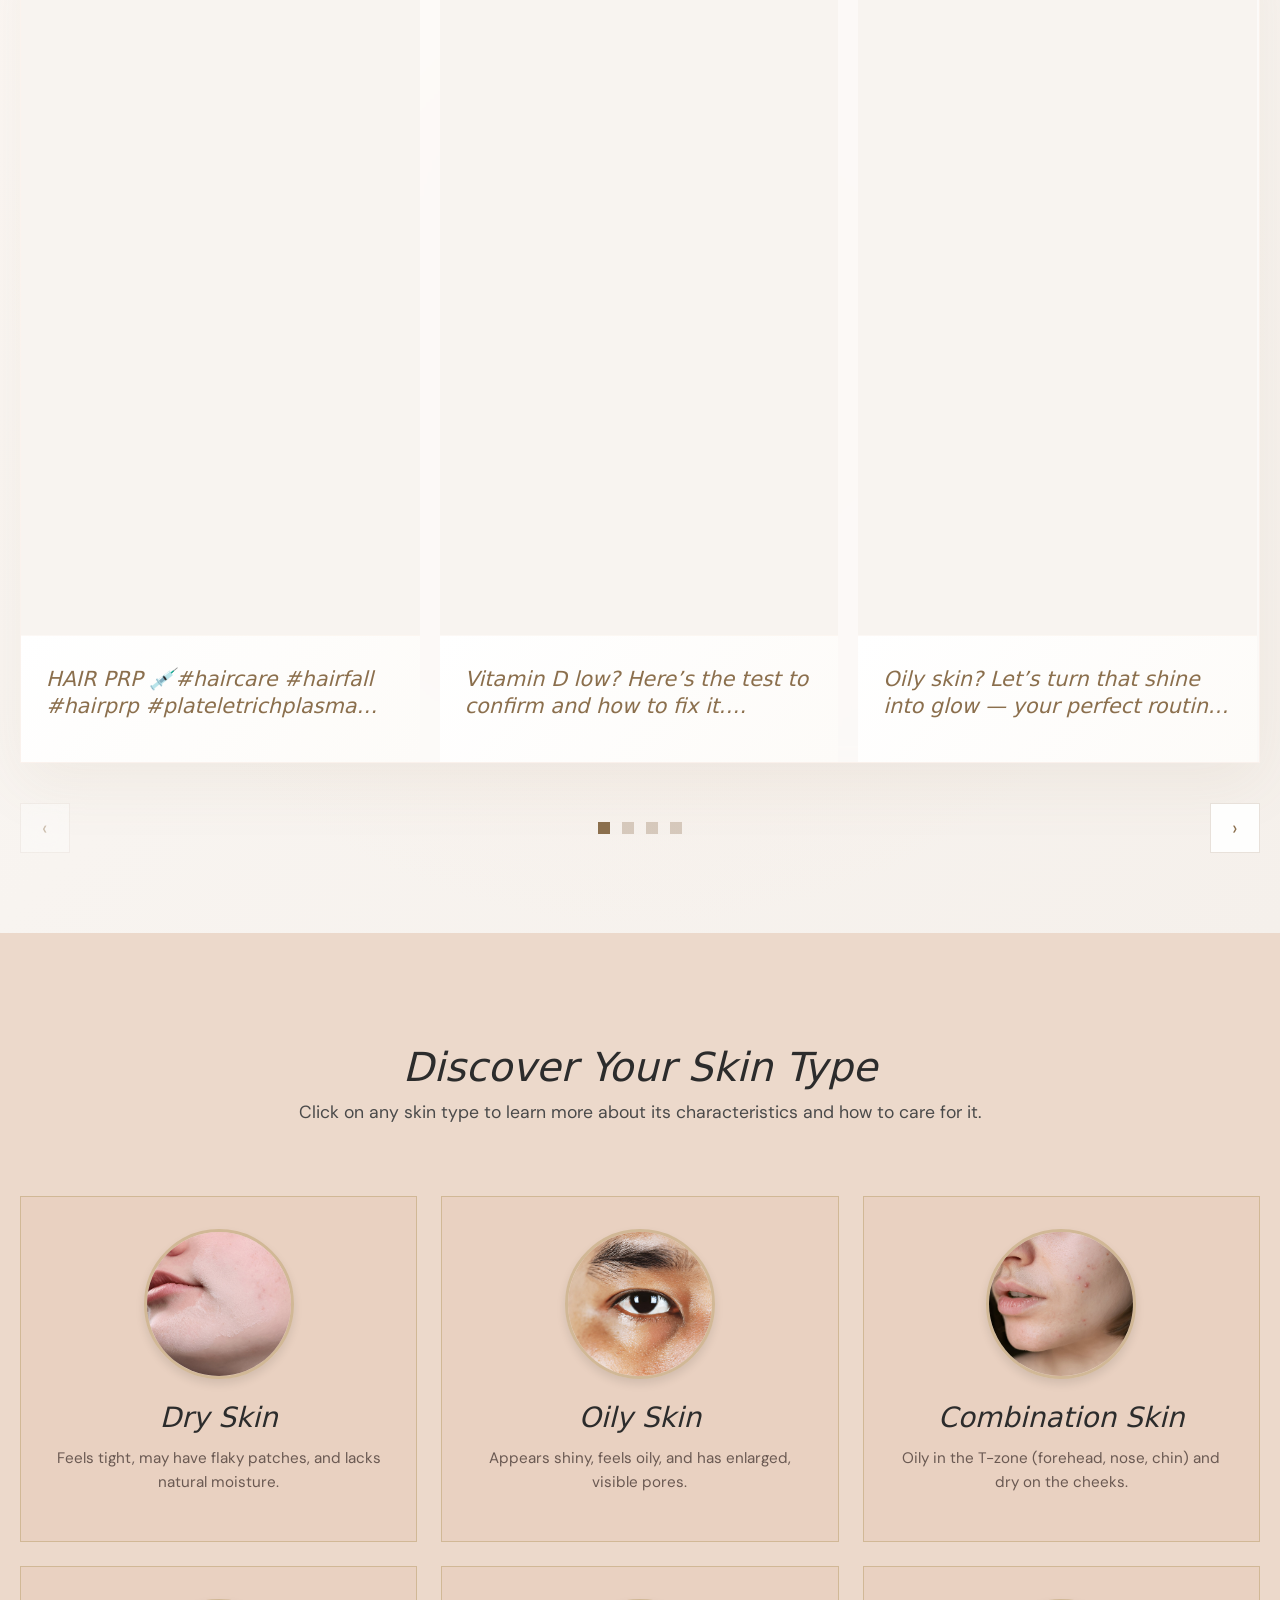
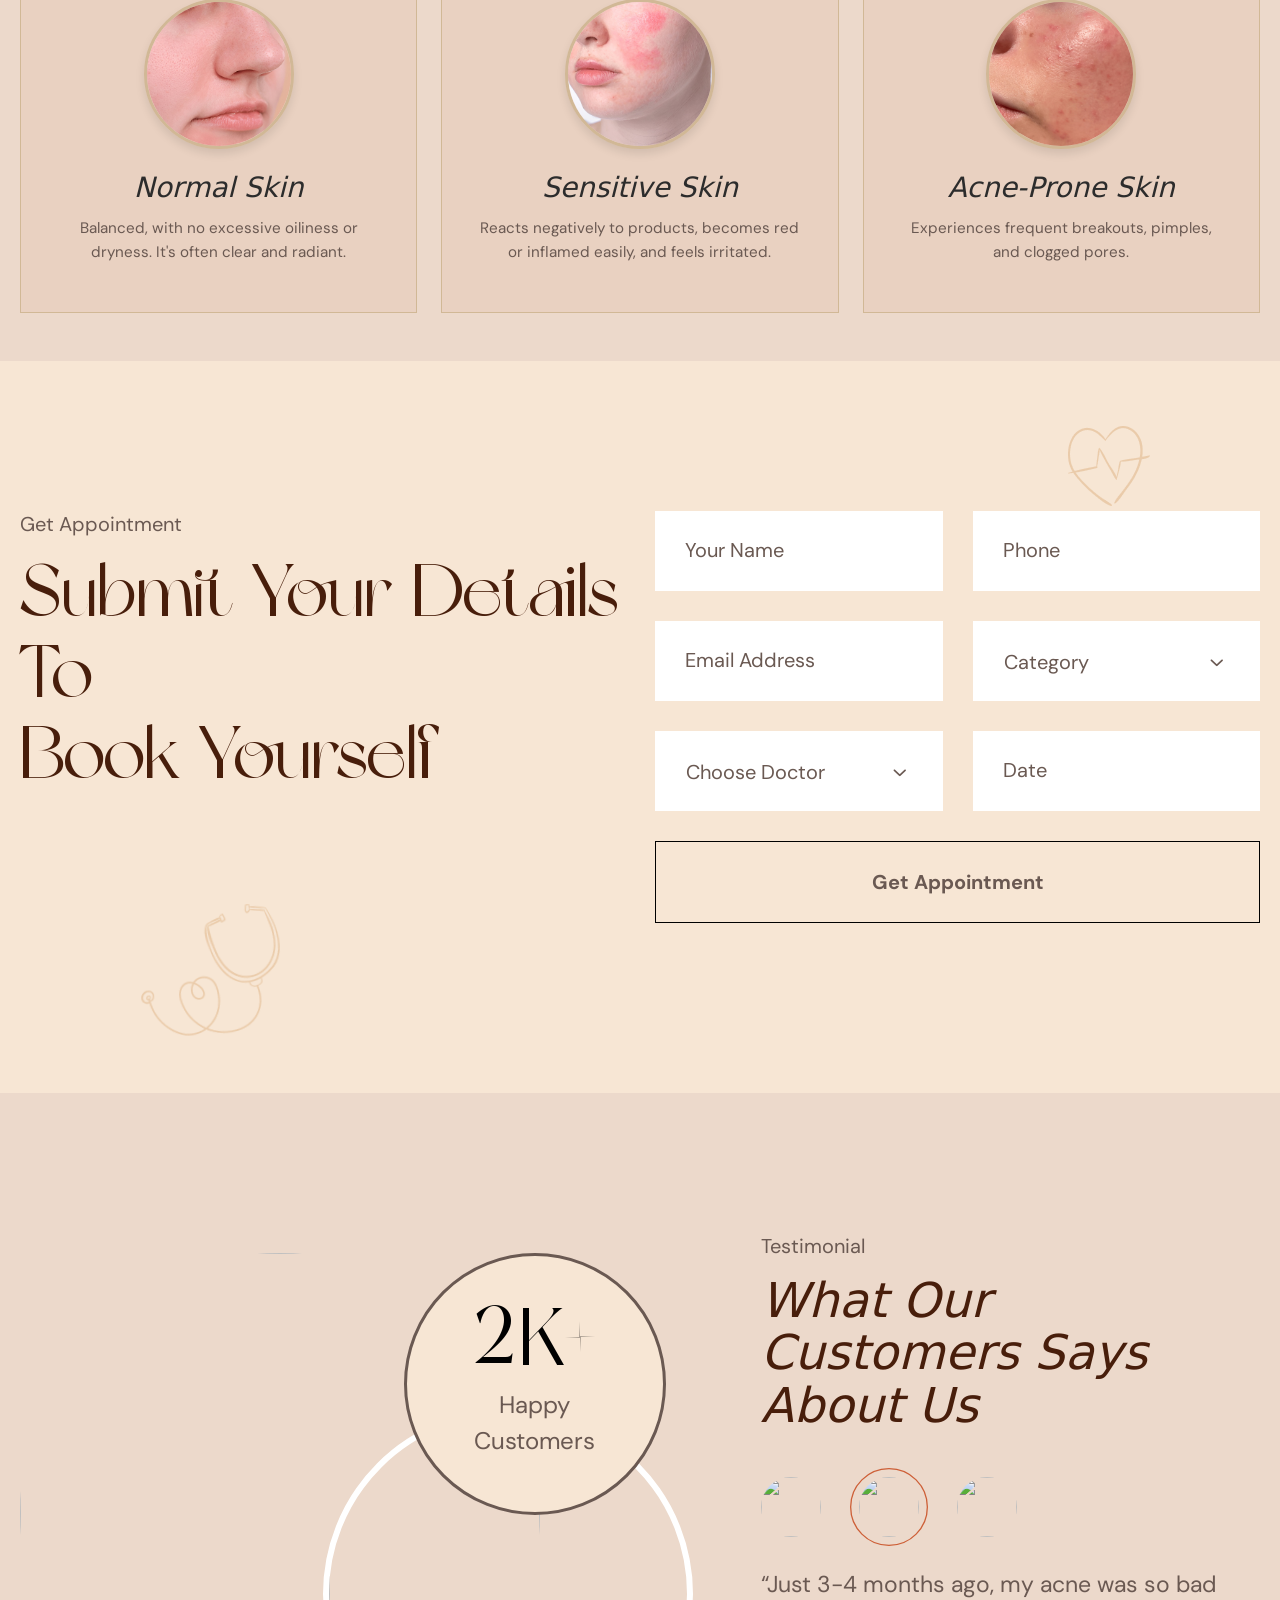
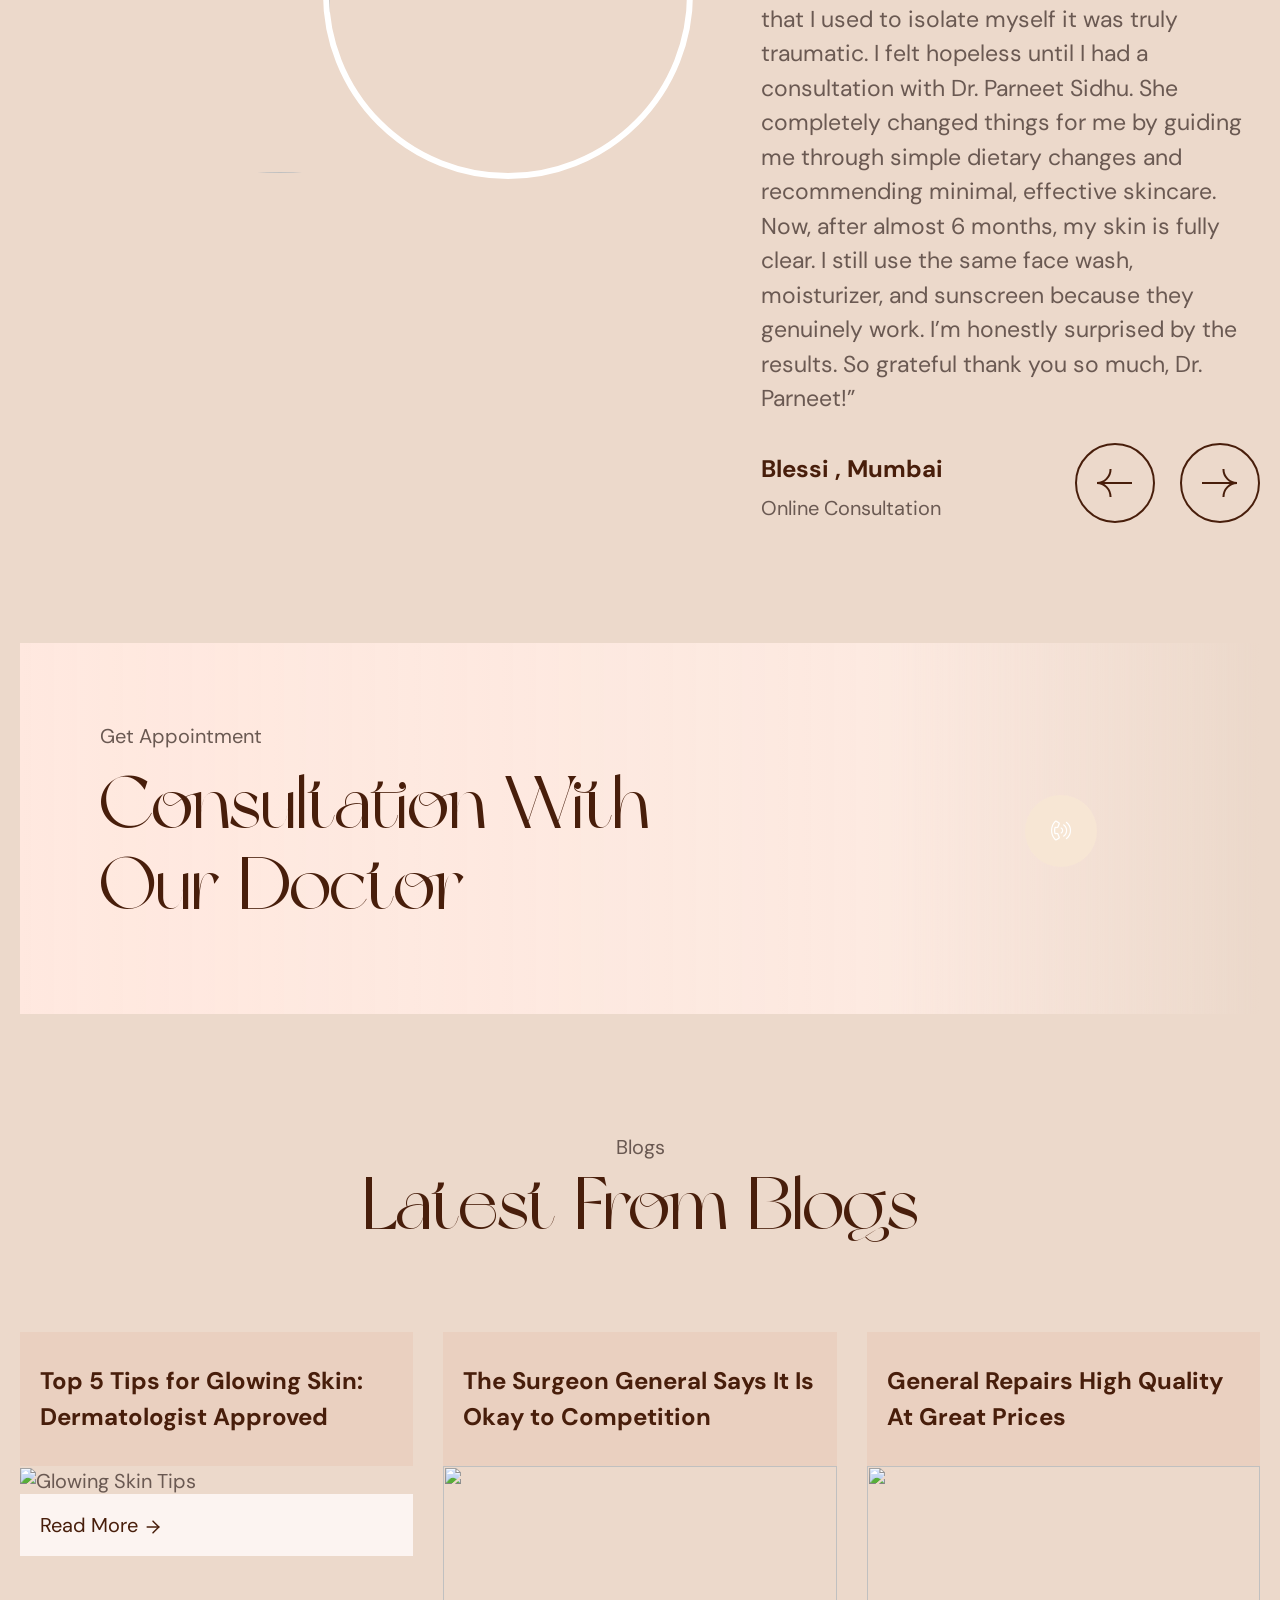
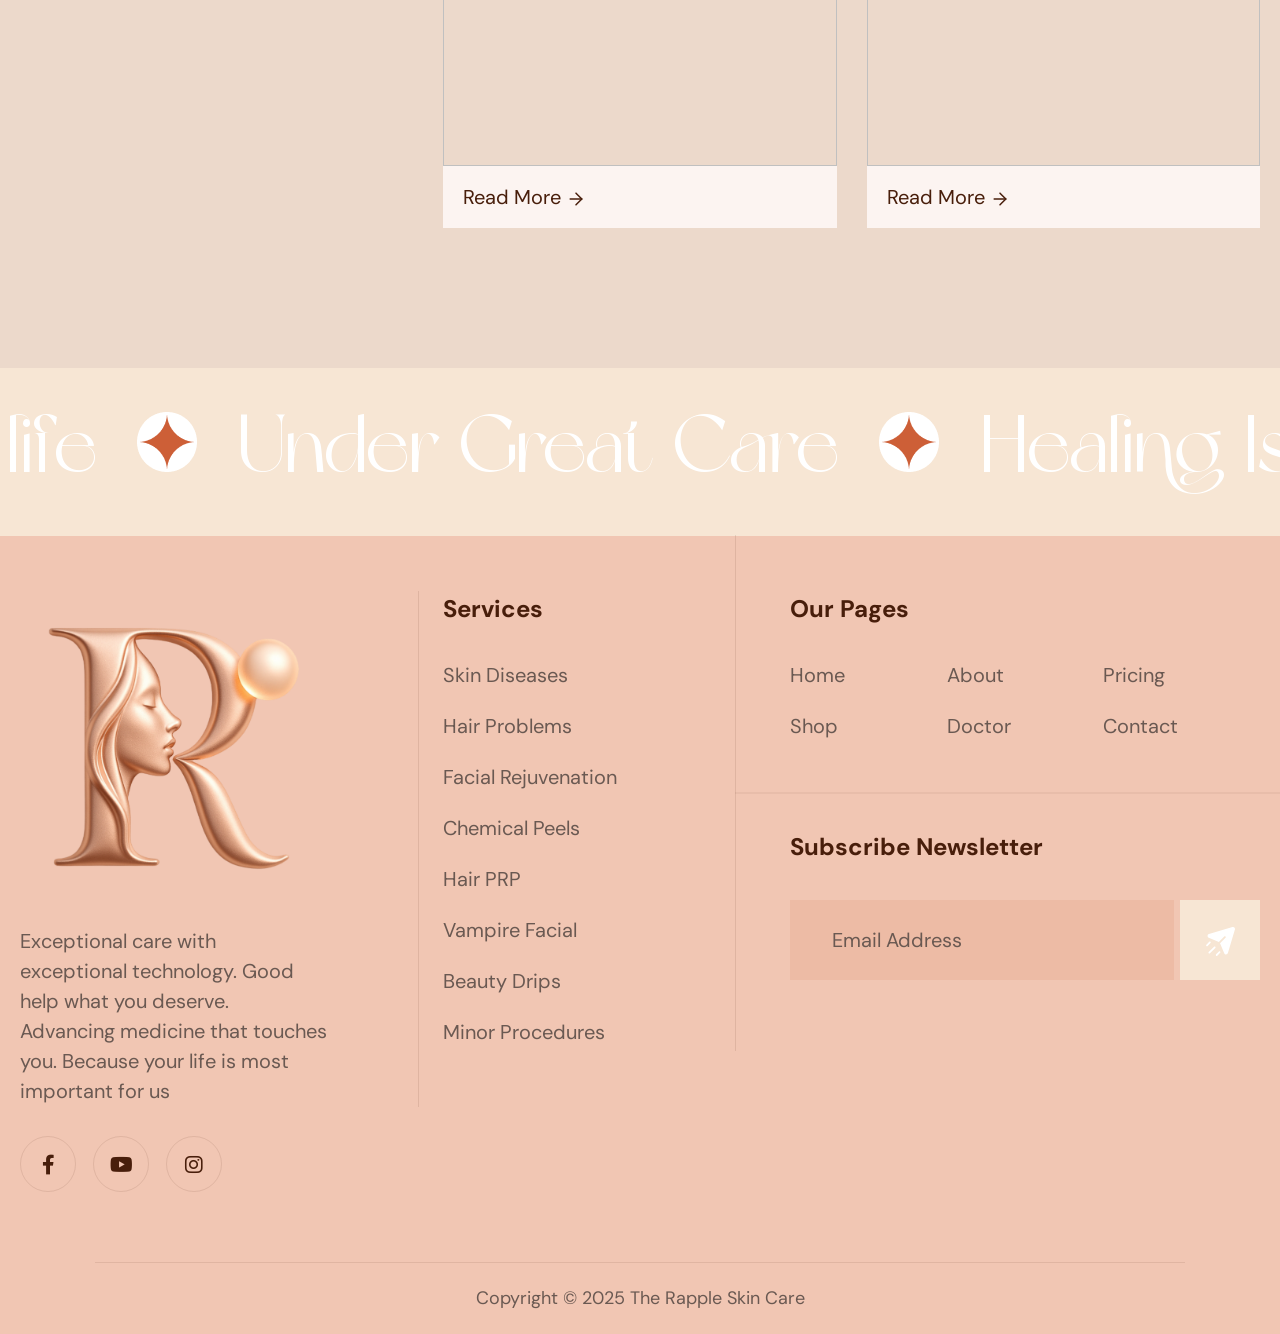
==== commit f7b7b54f: "changes" ====
--- a/index.html
+++ b/index.html
@@ -71,7 +71,7 @@
 
       /* Know Your Skin Type Section */
       .skin-type-section {
-         padding: 80px 0;
+         /* padding: 80px 0; */
          background: linear-gradient(135deg, #F5E6D3 0%, #E8D4C4 100%);
          animation: fadeInUp 1s ease-out;
       }
@@ -137,7 +137,7 @@
 
       .skin-type-image img {
          width: 100%;
-         height: 400px;
+         /* height: 400px; */
          object-fit: cover;
          filter: sepia(20%) saturate(1.2);
       }
@@ -625,6 +625,151 @@
          font-weight: 300;
          margin-bottom: 10px;
          /* text-transform: uppercase; */
+      }
+   </style>
+
+   <style>
+      .tabs {
+         display: flex;
+         justify-content: center;
+         margin-bottom: 20px;
+         margin-top: 20px;
+      }
+
+      .tab-pane {
+         margin: 0 auto;
+         transition: opacity 0.3s ease-in-out;
+         overflow: hidden;
+      }
+
+      .tab-pane.active {
+         /* height: auto; */
+         overflow: visible;
+      }
+
+      .tab-button {
+         padding: 8px 16px;
+         font-size: 1rem;
+         color: #6B4C3A;
+         font-style: italic;
+         background-color: #F5E6D3;
+         border: 1px solid #E8D4C4;
+         /* border-radius: 0.375rem; */
+         cursor: pointer;
+         transition: all 0.3s ease;
+         margin-right: 10px;
+      }
+
+      .tab-button.active {
+         border-bottom: 2px solid #A67C5A;
+         color: #A67C5A;
+         font-weight: 600;
+      }
+   </style>
+
+   <style>
+      .main-container {
+         max-width: 1400px;
+      }
+
+      .page-header {
+         padding: 4rem 0;
+         text-align: center;
+      }
+
+      .page-header h1 {
+         font-weight: 700;
+         color: #2c2c2c;
+         margin-bottom: 0.5rem;
+      }
+
+      .page-header p {
+         font-weight: 400;
+         font-size: 1.1rem;
+         color: #4a4a4a;
+      }
+
+      .skin-type-card {
+         background-color: #E9D1C1;
+         /* A shade between primary and secondary */
+         /* border-radius: 1rem; */
+         border: 1px solid #d1b896;
+         padding: 2rem;
+         text-align: center;
+         transition: all 0.3s ease;
+         cursor: pointer;
+         height: 100%;
+         display: flex;
+         flex-direction: column;
+         align-items: center;
+         /* Center items horizontally */
+         justify-content: center;
+      }
+
+      .skin-type-card:hover {
+         transform: translateY(-5px);
+         box-shadow: 0 10px 20px rgba(184, 124, 93, 0.2);
+      }
+
+      .skin-type-card img {
+         width: 150px;
+         height: 150px;
+         border-radius: 50%;
+         object-fit: cover;
+         margin-bottom: 1.5rem;
+         border: 3px solid #d1b896;
+         box-shadow: 0 5px 10px rgba(0, 0, 0, 0.1);
+      }
+
+      .skin-type-card h3 {
+         font-weight: 600;
+         color: #2c2c2c;
+         margin-bottom: 0.75rem;
+      }
+
+      .skin-type-card p {
+         font-size: 0.95rem;
+         line-height: 1.6;
+      }
+
+      .custom-modal-content {
+         background-color: #e5dac1;
+         /* Slightly darker shade */
+         border-radius: 1rem;
+         border: none;
+         color: #4a4a4a;
+      }
+
+      .custom-modal-header {
+         border-bottom: 1px solid #d1b896;
+      }
+
+      .custom-modal-title {
+         color: #2c2c2c;
+         font-weight: 700;
+      }
+
+      .custom-modal-body h5 {
+         color: #2c2c2c;
+         font-weight: 600;
+         margin-top: 1rem;
+         margin-bottom: 0.5rem;
+      }
+
+      .modal-cta-btn {
+         background-color: #b87c5d;
+         /* A warm brown for accents */
+         border: none;
+         color: #f8f4e3;
+         font-weight: 600;
+         padding: 0.75rem 2rem;
+         border-radius: 0rem;
+         transition: background-color 0.3s ease;
+      }
+
+      .modal-cta-btn:hover {
+         background-color: #a56b4f;
+         color: #f8f4e3;
       }
    </style>
 
@@ -866,10 +1011,10 @@
                         <p>Healthy skin, confident you. Advanced care for <br> every skin concern.</p>
                      </div>
                      <ul class="banner-list">
-                        <li class="banner-list-item"><span>01 - Hair PRP</span></li>
-                        <li class="banner-list-item"><span>02 - Vampire Facial</span></li>
-                        <li class="banner-list-item"><span>03 - Chemical Peels</span></li>
-                        <li class="banner-list-item"><span>04 - Facial Rejuvenation</span></li>
+                        <li class="banner-list-item"><span>Hair PRP</span></li>
+                        <li class="banner-list-item"><span>Vampire Facial</span></li>
+                        <li class="banner-list-item"><span>Chemical Peels</span></li>
+                        <li class="banner-list-item"><span>Facial Rejuvenation</span></li>
                      </ul>
                   </div>
                </div>
@@ -915,11 +1060,7 @@
          <div class="container">
             <div class="row">
                <div class="col-lg-4">
-                  <div class="tpsection mt-20">
-                     <div class="tpsection-sub-title">
-                        <span>Who We Are</span>
-                     </div>
-                  </div>
+
                   <div class="about-thumb mt-70 wow fadeInUp mb-30" data-wow-duration="1s" data-wow-delay=".6s">
                      <img src="https://html.storebuild.shop/vamary-prv/vamary/assets/img/about/about-thumb-1.png"
                         alt="">
@@ -1020,7 +1161,7 @@
                   <a href="/quiz.html" class="cta-button">Discover Your Skin Type</a>
                </div>
                <div class="skin-type-image">
-                  <img src="assets/img/feature/skin-types.png" alt="Skin Type Analysis">
+                  <img src="assets/img/about/rapple.png" alt="Skin Type Analysis">
                </div>
             </div>
          </div>
@@ -1030,7 +1171,7 @@
       <section class="services-section">
          <div class="container">
             <div class="services-header">
-               <h2>Our Services</h2>
+               <h2 class="font-ovrd">Our Services</h2>
                <p>Comprehensive dermatological expertise tailored to address your unique skin and aesthetic needs with
                   precision and care.</p>
             </div>
@@ -1111,7 +1252,7 @@
          </div>
       </section>
 
-      <div class="before-after-area p-5">
+      <!-- <div class="before-after-area p-5">
          <h2 class="w-100 text-center pb-30">Before & After</h2>
          <div class="container">
             <div class="row">
@@ -1123,13 +1264,58 @@
                </div>
             </div>
          </div>
+      </div> -->
+
+      <div class="before-after-area p-5">
+         <div class="">
+            <h1 class="font-ovrd text-center pb-8 ">Before & After</h1>
+
+            <!-- Tabs Navigation -->
+            <div class="tabs d-flex justify-content-center">
+               <button data-tab-target="tab1-content" class="tab-button active">
+                  Filler Treatment
+               </button>
+               <button data-tab-target="tab2-content" class="tab-button">
+                  Laser Treatment
+               </button>
+            </div>
+
+            <!-- Tab Content -->
+            <div class="tab-content">
+               <div id="tab1-content" class="tab-pane active">
+                  <div class="container">
+                     <div class="row">
+                        <div class="col-lg-12">
+                           <div class="beforeAfter">
+                              <img src="assets/img/before-after/filler.png" alt="">
+                              <img src="assets/img/before-after/filler (2).png" alt="">
+                           </div>
+                        </div>
+                     </div>
+                  </div>
+               </div>
+
+               <div id="tab2-content" class="tab-pane">
+                  <div class="container">
+                     <div class="row">
+                        <div class="col-lg-12">
+                           <div class="beforeAfter">
+                              <img src="assets/img/before-after/filler.png" alt="">
+                              <img src="assets/img/before-after/filler (2).png" alt="">
+                           </div>
+                        </div>
+                     </div>
+                  </div>
+               </div>
+            </div>
+         </div>
       </div>
 
       <!-- before-after-area-start -->
       <section class="video-section">
          <div class="container">
             <div class="section-header">
-               <h2 class="section-title">Check Our Videos</h2>
+               <h2 class="font-ovrd section-title">Check Our Videos</h2>
                <p class="section-subtitle">
                   Explore our latest videos for expert skincare tips, treatment insights, and real patient
                   journeys—empowering you to make informed decisions for your skin health.
@@ -1240,14 +1426,117 @@
       </section>
       <!-- before-after-area-end -->
 
+      <!-- Main Content Container -->
+      <div class="main-container container my-5">
+         <!-- Header Section -->
+         <div class="page-header">
+            <h1 class="font-ovrd">Discover Your Skin Type</h1>
+            <p class="mb-5">Click on any skin type to learn more about its characteristics and how to care for it.</p>
+         </div>
+
+         <!-- Skin Type Cards Grid -->
+         <div class="row g-4">
+            <!-- Dry Skin Card -->
+            <div class="col-md-6 col-lg-4">
+               <div class="skin-type-card" data-bs-toggle="modal" data-bs-target="#skinModal" data-skin-type="Dry Skin"
+                  data-skin-description="Feels tight, often with rough or flaky patches. It produces less oil than other skin types and can appear dull."
+                  data-skin-treatment="Focus on hydration with hyaluronic acid and ceramide-rich products. Use a gentle, non-foaming cleanser and thick moisturizers to lock in moisture.">
+                  <img src="assets/img/skin-type/dry.png" alt="Image representing dry skin">
+                  <h3 class="font-ovrd">Dry Skin</h3>
+                  <p>Feels tight, may have flaky patches, and lacks natural moisture.</p>
+               </div>
+            </div>
+
+            <!-- Oily Skin Card -->
+            <div class="col-md-6 col-lg-4">
+               <div class="skin-type-card" data-bs-toggle="modal" data-bs-target="#skinModal" data-skin-type="Oily Skin"
+                  data-skin-description="Feels sticky to the touch and appears shiny, especially in the T-zone. Pores are often enlarged and visible."
+                  data-skin-treatment="Incorporate products with salicylic acid or niacinamide to control oil production. Use a gentle foaming cleanser and a lightweight, oil-free moisturizer.">
+                  <img src="assets/img/skin-type/oily.png" alt="Image representing oily skin">
+                  <h3 class="font-ovrd">Oily Skin</h3>
+                  <p>Appears shiny, feels oily, and has enlarged, visible pores.</p>
+               </div>
+            </div>
+
+            <!-- Combination Skin Card -->
+            <div class="col-md-6 col-lg-4">
+               <div class="skin-type-card" data-bs-toggle="modal" data-bs-target="#skinModal"
+                  data-skin-type="Combination Skin"
+                  data-skin-description="Characterized by both oily and dry areas. Typically, the T-zone (forehead, nose, and chin) is oily, while the cheeks are dry."
+                  data-skin-treatment="Use a targeted approach. Use a gentle cleanser for all areas, and then apply different products to the T-zone and cheeks as needed, focusing on balancing moisture.">
+                  <img src="assets/img/skin-type/combination.png" alt="Image representing combination skin">
+                  <h3 class="font-ovrd">Combination Skin</h3>
+                  <p>Oily in the T-zone (forehead, nose, chin) and dry on the cheeks.</p>
+               </div>
+            </div>
+
+            <!-- Normal Skin Card -->
+            <div class="col-md-6 col-lg-4">
+               <div class="skin-type-card" data-bs-toggle="modal" data-bs-target="#skinModal"
+                  data-skin-type="Normal Skin"
+                  data-skin-description="Well-balanced, with a healthy moisture content and minimal imperfections. It is neither too oily nor too dry and feels comfortable."
+                  data-skin-treatment="Maintain this balance with a simple, consistent routine. Use a mild cleanser, a hydrating serum, and a moisturizer with SPF to protect against sun damage.">
+                  <img src="assets/img/skin-type/normal.png" alt="Image representing normal skin">
+                  <h3 class="font-ovrd">Normal Skin</h3>
+                  <p>Balanced, with no excessive oiliness or dryness. It's often clear and radiant.</p>
+               </div>
+            </div>
+
+            <!-- Sensitive Skin Card -->
+            <div class="col-md-6 col-lg-4">
+               <div class="skin-type-card" data-bs-toggle="modal" data-bs-target="#skinModal"
+                  data-skin-type="Sensitive Skin"
+                  data-skin-description="Prone to redness, itching, and reactions to certain products. It is easily irritated and can feel hot or uncomfortable to the touch."
+                  data-skin-treatment="Opt for hypoallergenic and fragrance-free products. Look for soothing ingredients like aloe vera or chamomile, and patch test new products to avoid reactions.">
+                  <img src="assets/img/skin-type/sensitive.png" alt="Image representing sensitive skin">
+                  <h3 class="font-ovrd">Sensitive Skin</h3>
+                  <p>Reacts negatively to products, becomes red or inflamed easily, and feels irritated.</p>
+               </div>
+            </div>
+
+            <!-- Acne-Prone Skin Card -->
+            <div class="col-md-6 col-lg-4">
+               <div class="skin-type-card" data-bs-toggle="modal" data-bs-target="#skinModal"
+                  data-skin-type="Acne-Prone Skin"
+                  data-skin-description="Regularly develops breakouts, blemishes, or pimples. This type can be oily or combination and is prone to clogged pores."
+                  data-skin-treatment="Utilize treatments with benzoyl peroxide or retinoids to target breakouts. Ensure your routine includes thorough cleansing and products that won't clog pores (non-comedogenic).">
+                  <img src="assets/img/skin-type/acne.png" alt="Image representing acne-prone skin">
+                  <h3 class="font-ovrd">Acne-Prone Skin</h3>
+                  <p>Experiences frequent breakouts, pimples, and clogged pores.</p>
+               </div>
+            </div>
+         </div>
+      </div>
+
+      <!-- Skin Type Modal -->
+      <div class=" modal fade" id="skinModal" tabindex="-1" aria-labelledby="skinModalLabel" aria-hidden="true">
+         <div class="modal-dialog modal-dialog-centered">
+            <div class="custom-modal-content modal-content">
+               <div class="custom-modal-header modal-header">
+                  <h5 class="custom-modal-title modal-title font-ovrd" id="skinModalLabel"></h5>
+                  <button type="button" class="btn-close" data-bs-dismiss="modal" aria-label="Close"></button>
+               </div>
+               <div class="custom-modal-body modal-body">
+                  <p id="modalDescription"></p>
+                  <h5 class="font-ovrd">Suggested Treatment</h5>
+                  <p id="modalTreatment"></p>
+               </div>
+               <div class="modal-footer">
+                  <button type="button" class="btn btn-secondary" data-bs-dismiss="modal">Close</button>
+                  <a href="#" class="modal-cta-btn btn" id="ctaButton">Explore Treatments</a>
+               </div>
+            </div>
+         </div>
+      </div>
+
       <!-- appoinment-form-area-start -->
       <section class="appoinment-form-area theme-bg-2 p-relative mb-140 pt-150 pb-140">
          <div class="container">
             <div class="row">
                <div class="col-xxl-5 col-xl-6 col-lg-5">
                   <div class="tpsection mb-30">
-                     <div class="tpsection-sub-title">
-                        <span>Get Appointment</span>
+                     <div class=" mb-20">
+                        <span class="font-dark">Get Appointment</span>
                      </div>
                      <h2 class="tpsection-title">Submit Your Details To <br> Book Yourself</h2>
                   </div>
@@ -1298,7 +1587,7 @@
                            </div>
                            <div class="col-lg-12">
                               <div class="appoinment-form-submit mb-30">
-                                 <button class="tp-btn">Get Appointment</button>
+                                 <button class="tp-btn"><span class="font-dark">Get Appointment</span></button>
                               </div>
                            </div>
                         </div>
@@ -1336,19 +1625,19 @@
                               alt="">
                         </div>
                      </div>
-                     <div class="happy-client">
-                        <h2 class="count"><span class="odometer" data-count="2"></span>K</h2>
-                        <p>Happy <br> Customers</p>
+                     <div class="happy-client font-dark">
+                        <h2 class="count font-dark"><span class="odometer" data-count="2"></span>K</h2>
+                        <p class="font-dark">Happy <br> Customers</p>
                      </div>
                   </div>
                </div>
                <div class="col-xl-5 col-lg-6">
                   <div class="testimonial-wrapper mb-60">
                      <div class="tpsection mb-25">
-                        <div class="tpsection-sub-title mb-15">
-                           <span>Testimonial</span>
+                        <div class=" mb-15">
+                           <span class="font-dark">Testimonial</span>
                         </div>
-                        <h2 class="tpsection-title">What Our Customers Says About Us</h2>
+                        <h2 class="tpsection-title font-ovrd">What Our Customers Says About Us</h2>
                      </div>
                      <div class="testimonial-box p-relative">
                         <div class="testimonial-1-thumb">
@@ -1383,14 +1672,19 @@
                               <div class="swiper-wrapper">
                                  <div class="swiper-slide">
                                     <div class="testimonial-content">
-                                       <p>“Just 3-4 months ago, my acne was so bad that I used to isolate myself
-                                          it was truly traumatic. I felt hopeless until I had a consultation with Dr.
+                                       <p>“Just 3-4 months ago, my acne was so bad that I used to isolate
+                                          myself
+                                          it was truly traumatic. I felt hopeless until I had a consultation
+                                          with Dr.
                                           Parneet Sidhu. She completely changed things for me
-                                          by guiding me through simple dietary changes and recommending minimal,
+                                          by guiding me through simple dietary changes and recommending
+                                          minimal,
                                           effective skincare.
-                                          Now, after almost 6 months, my skin is fully clear. I still use the same face
+                                          Now, after almost 6 months, my skin is fully clear. I still use the
+                                          same face
                                           wash, moisturizer, and sunscreen because
-                                          they genuinely work. I’m honestly surprised by the results. So grateful
+                                          they genuinely work. I’m honestly surprised by the results. So
+                                          grateful
                                           thank you so much, Dr. Parneet!”</p>
                                        <div class="testimonial-author">
                                           <span class="testimonial-author-name">Blessi , Mumbai</span>
@@ -1400,8 +1694,10 @@
                                  </div>
                                  <div class="swiper-slide">
                                     <div class="testimonial-content">
-                                       <p>“Fringilla utade morbi tincidunt augu interdum velit euismo. Nullam consequat
-                                          volutpat donec urna lorem pellentesque.Fringilla amusb morbi tincidunt augue
+                                       <p>“Fringilla utade morbi tincidunt augu interdum velit euismo. Nullam
+                                          consequat
+                                          volutpat donec urna lorem pellentesque.Fringilla amusb morbi
+                                          tincidunt augue
                                           interdum velit euismo.”</p>
                                        <div class="testimonial-author">
                                           <span class="testimonial-author-name">Ferrora Decosta</span>
@@ -1411,8 +1707,10 @@
                                  </div>
                                  <div class="swiper-slide">
                                     <div class="testimonial-content">
-                                       <p>“Fringilla utade morbi tincidunt augu interdum velit euismo. Nullam consequat
-                                          volutpat donec urna lorem pellentesque.Fringilla amusb morbi tincidunt augue
+                                       <p>“Fringilla utade morbi tincidunt augu interdum velit euismo. Nullam
+                                          consequat
+                                          volutpat donec urna lorem pellentesque.Fringilla amusb morbi
+                                          tincidunt augue
                                           interdum velit euismo.”</p>
                                        <div class="testimonial-author">
                                           <span class="testimonial-author-name">Ferrora Decosta</span>
@@ -1481,7 +1779,7 @@
                <div class="row align-items-center">
                   <div class="col-lg-9 col-md-9">
                      <div class="tpsection">
-                        <div class="tpsection-sub-title">
+                        <div class="font-dark mb-20">
                            <span>Get Appointment</span>
                         </div>
                         <h2 class="tpsection-title">Consultation With <br> Our Doctor</h2>
@@ -1504,8 +1802,8 @@
             <div class="row">
                <div class="col-lg-12">
                   <div class="tpsection text-center mb-80">
-                     <div class="blog-sub-title tpsection-sub-title mb-10">
-                        Get Appointment
+                     <div class="font-dark mb-10">
+                        Blogs
                      </div>
                      <h2 class="tpsection-title">Latest From Blogs</h2>
                   </div>
@@ -1635,8 +1933,6 @@
 
    </main>
 
-
-
    <!-- footer-area-start -->
    <footer>
       <div class="footer-area">
@@ -1647,9 +1943,7 @@
                      <div class="footer-widget footer-col-1 mb-70 wow fadeInUp" data-wow-duration="1s"
                         data-wow-delay=".2s">
                         <div class="footer-logo">
-                           <a href="index.html"><img
-                                 src="https://newoaks.s3.us-west-1.amazonaws.com/AutoDev/17785/8c243142-d258-49e5-a3fa-2f953fce9b7a.png"
-                                 alt=""></a>
+                           <a href="index.html"><img src="assets/img/logo/Initials.png" alt=""></a>
                         </div>
                         <div class="footer-content">
                            <div class="footer-info">
@@ -1949,6 +2243,58 @@
          videoSlider.addEventListener('mouseleave', () => slider.resumeAutoPlay());
       });
    </script>
+
+   <script>
+      document.addEventListener('DOMContentLoaded', () => {
+         const tabButtons = document.querySelectorAll('.tab-button');
+         const tabPanes = document.querySelectorAll('.tab-pane');
+
+         tabButtons.forEach(button => {
+            button.addEventListener('click', () => {
+               // Remove 'active' class from all buttons and panes
+               tabButtons.forEach(btn => btn.classList.remove('active'));
+               tabPanes.forEach(pane => pane.classList.remove('active'));
+
+               // Add 'active' class to the clicked button
+               button.classList.add('active');
+
+               // Add 'active' class to the corresponding pane
+               const targetId = button.getAttribute('data-tab-target');
+               const targetPane = document.getElementById(targetId);
+               if (targetPane) {
+                  targetPane.classList.add('active');
+               }
+            });
+         });
+      });
+   </script>
+
+   <script>
+      // Get the modal element
+      const skinModal = document.getElementById('skinModal');
+
+      // Add an event listener for when the modal is about to be shown
+      skinModal.addEventListener('show.bs.modal', function (event) {
+         // Get the button that triggered the modal
+         const button = event.relatedTarget;
+
+         // Extract info from data-* attributes
+         const skinType = button.getAttribute('data-skin-type');
+         const description = button.getAttribute('data-skin-description');
+         const treatment = button.getAttribute('data-skin-treatment');
+
+         // Update the modal's content
+         const modalTitle = skinModal.querySelector('#skinModalLabel');
+         const modalDescription = skinModal.querySelector('#modalDescription');
+         const modalTreatment = skinModal.querySelector('#modalTreatment');
+         const ctaButton = skinModal.querySelector('#ctaButton');
+
+         modalTitle.textContent = skinType;
+         modalDescription.textContent = description;
+         modalTreatment.textContent = treatment;
+         ctaButton.href = `#`; // You can change this to a specific URL if needed
+      });
+   </script>
 </body>
 
 </html>
--- a/assets/css/main.css
+++ b/assets/css/main.css
@@ -15624,3 +15624,44 @@
 footer {
   background-color: #f1c6b3;
 }
+
+.font-ovrd {
+  font-family: system-ui, -apple-system, BlinkMacSystemFont, "Segoe UI", Roboto,
+    Oxygen, Ubuntu, Cantarell, "Open Sans", "Helvetica Neue", sans-serif !important;
+  font-weight: 400 !important;
+  font-style: italic;
+}
+
+.font-dark {
+  color: var(--tp-text-body) !important;
+}
+
+.tp-btn {
+  border: 1px solid var(--tp-border-primary) !important;
+}
+
+.count {
+  font-size: 80px;
+  line-height: 1.1;
+  color: var(--tp-border-primary) !important;
+  margin-bottom: 0;
+}
+.count::after {
+  content: "+";
+  color: var(--tp-border-primary) !important;
+  font-size: 80px;
+}
+.count .odometer-auto-theme {
+  transform: translateY(-10px);
+}
+.happy-client {
+  border: 3px solid var(--tp-text-body) !important;
+}
+
+.about-inner-btn a {
+  background-color: var(--tp-text-body) !important;
+  color: var(--tp-common-white) !important;
+  font-weight: 500 !important;
+  font-size: 16px !important;
+  padding: 10px 30px !important;
+}
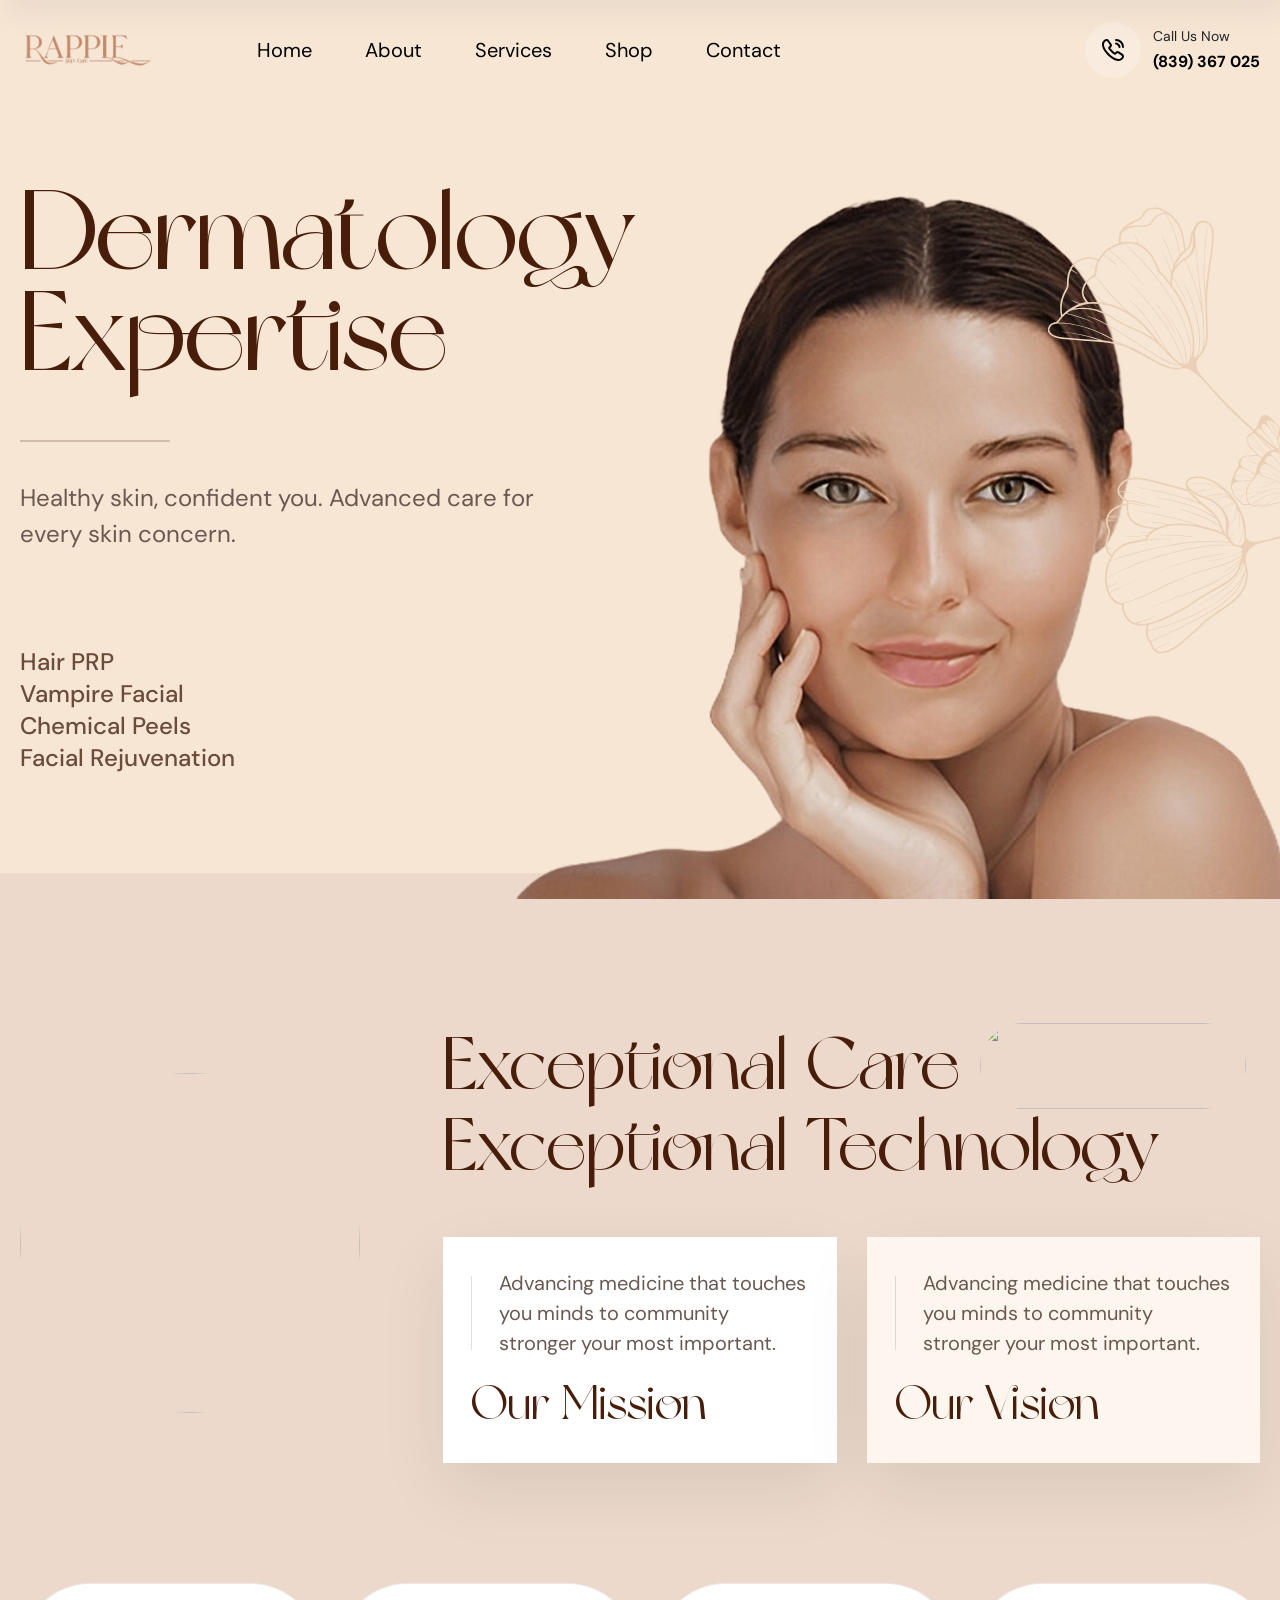
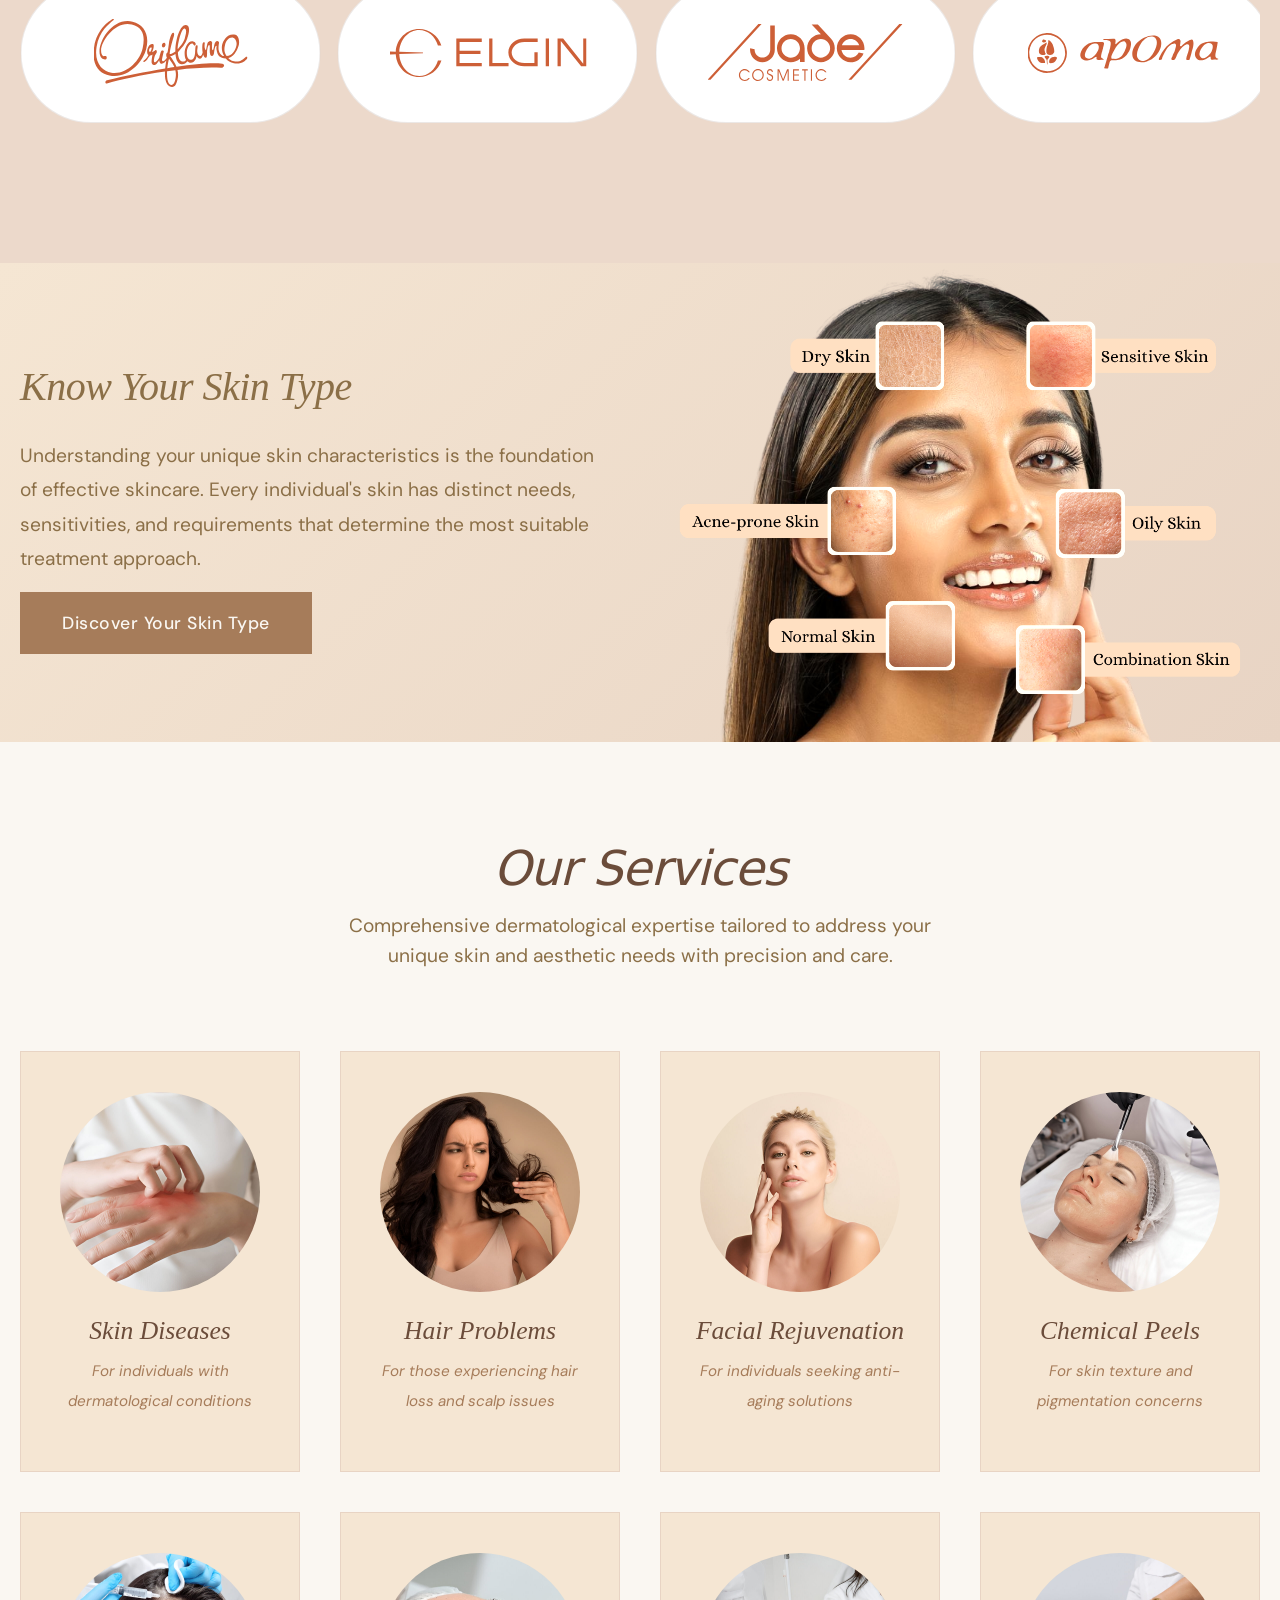
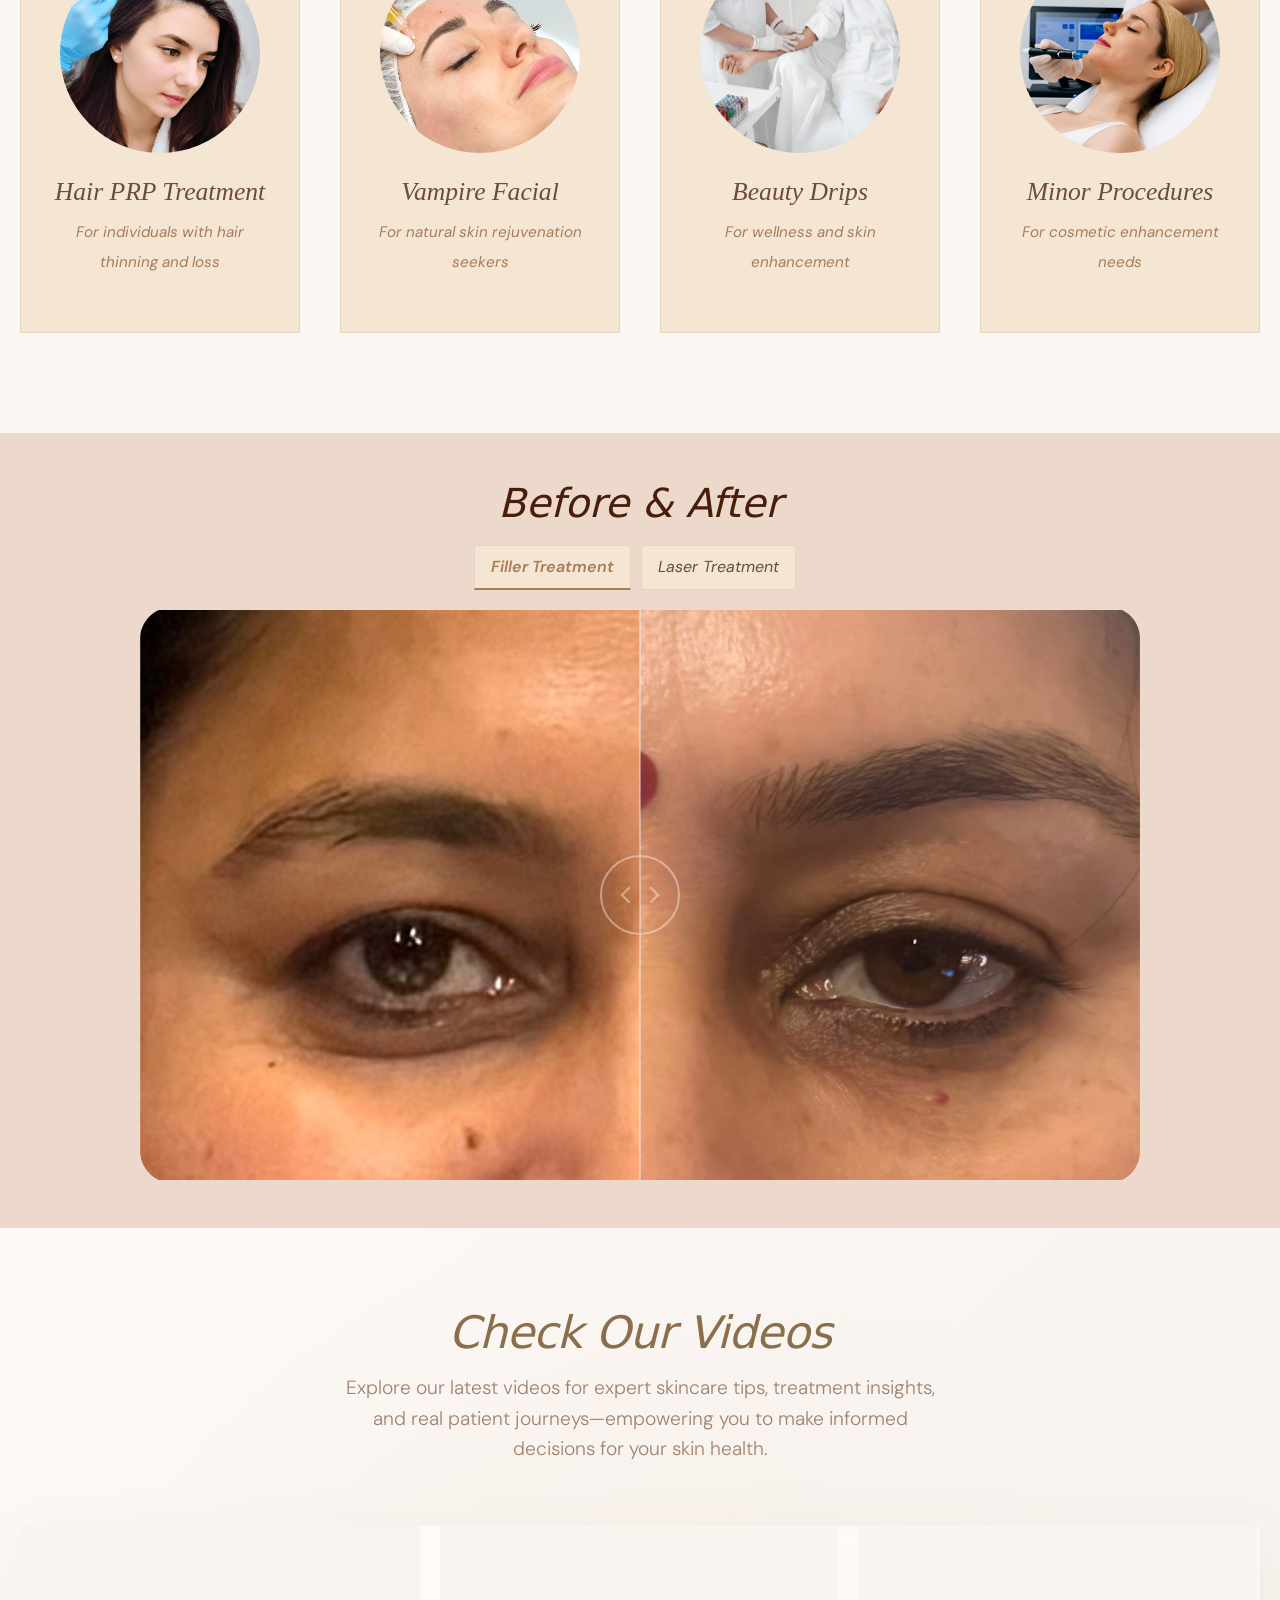
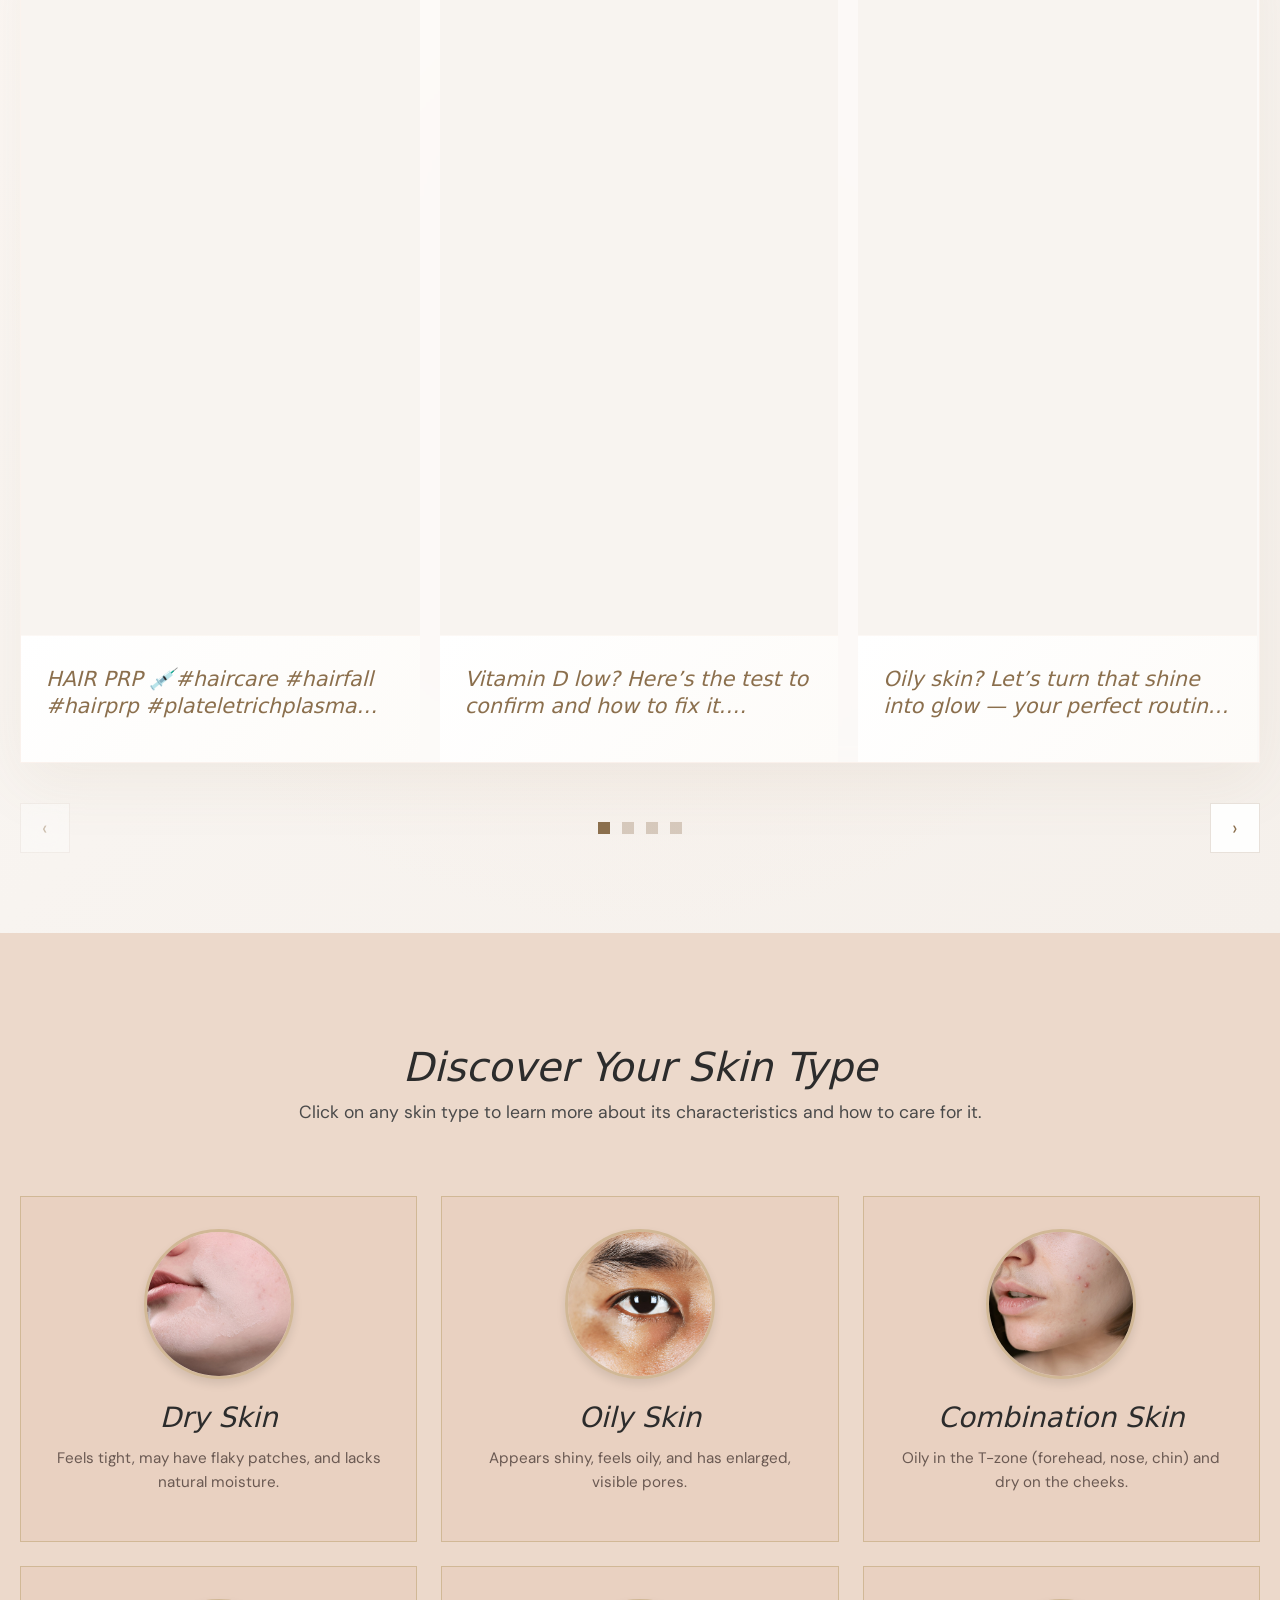
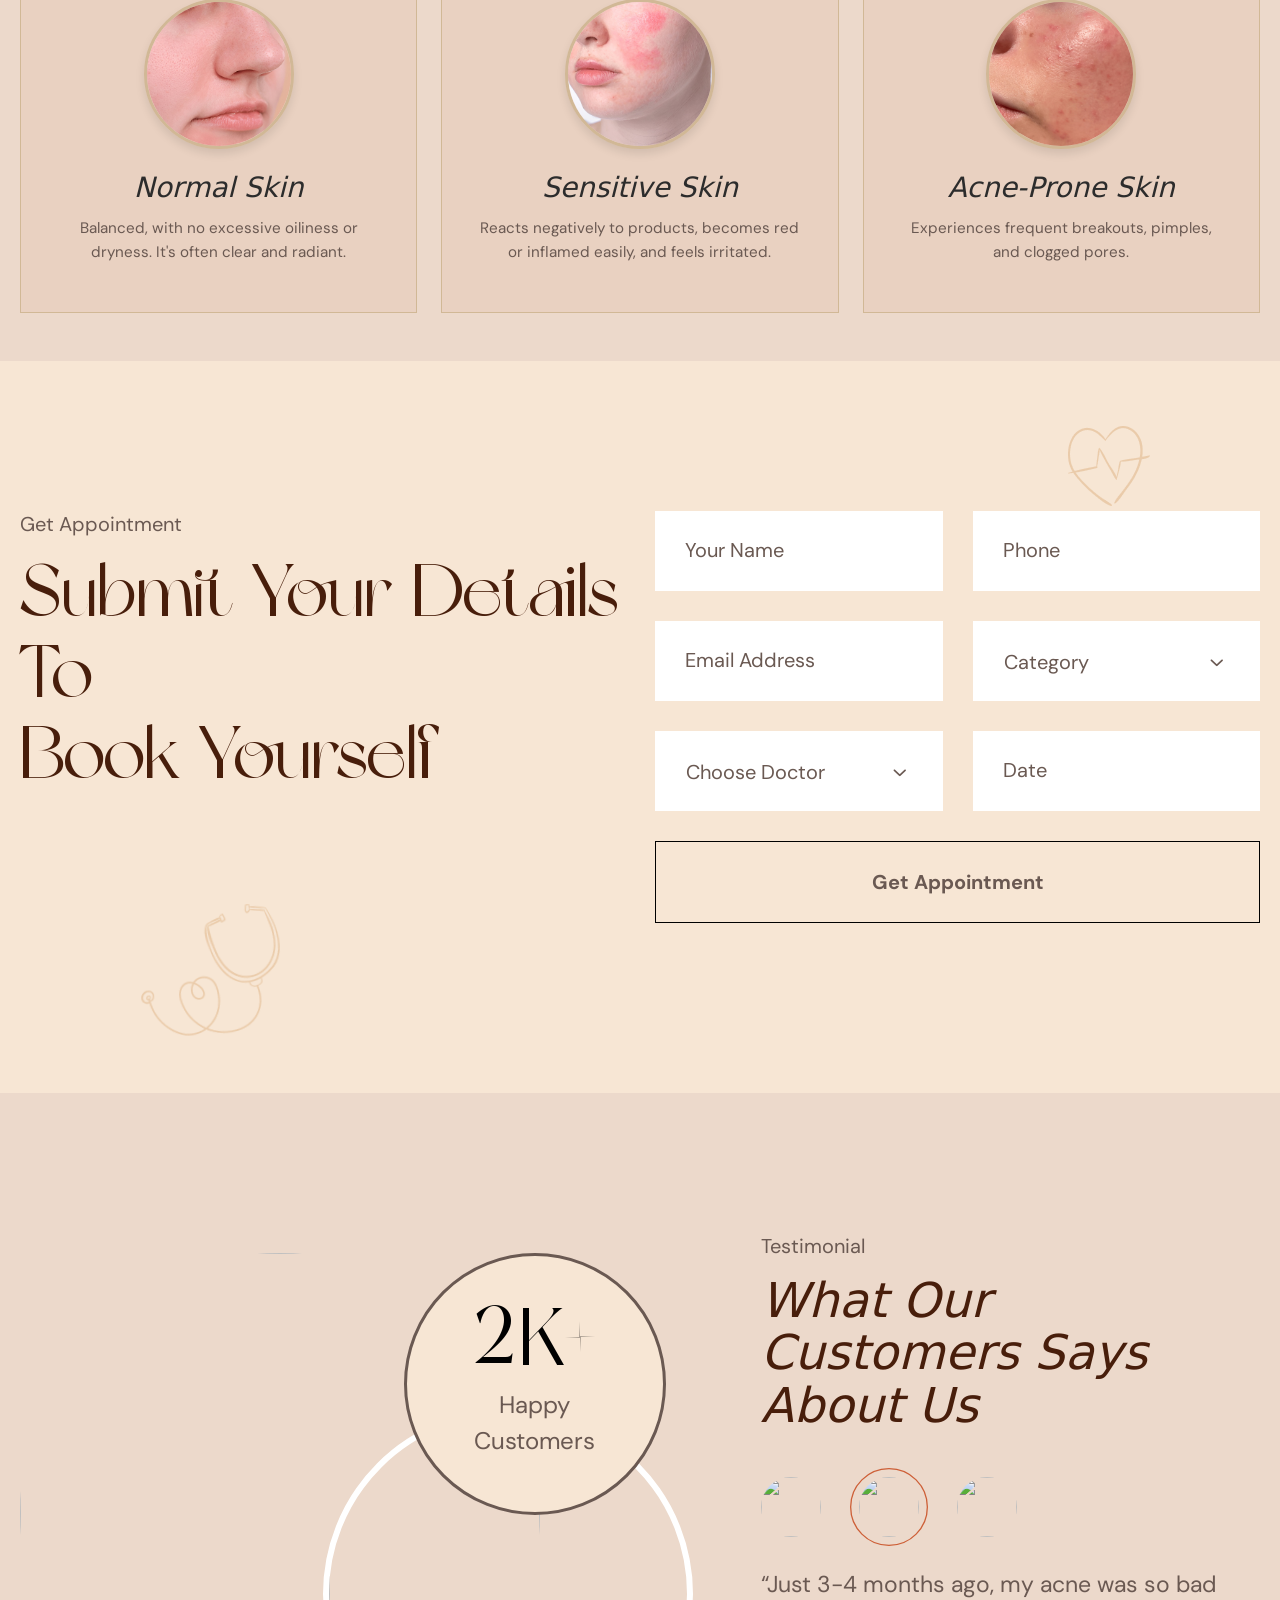
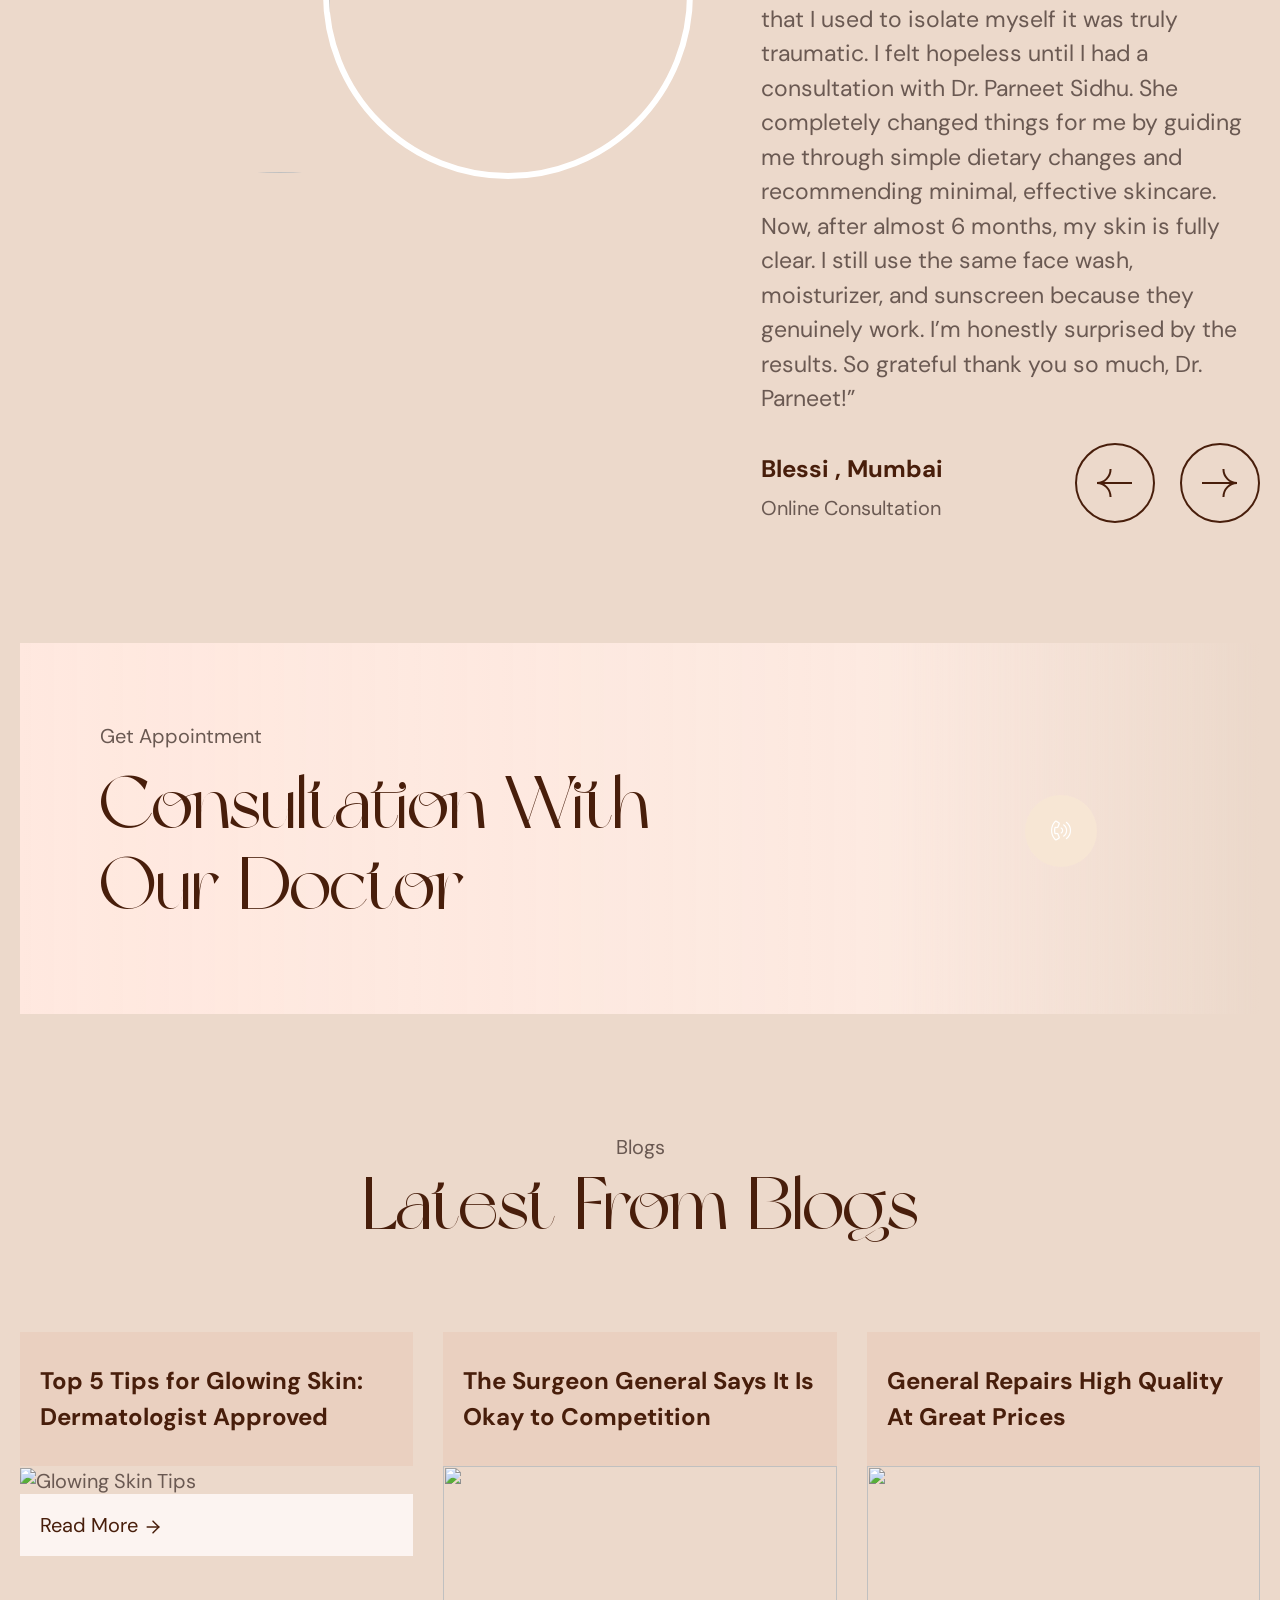
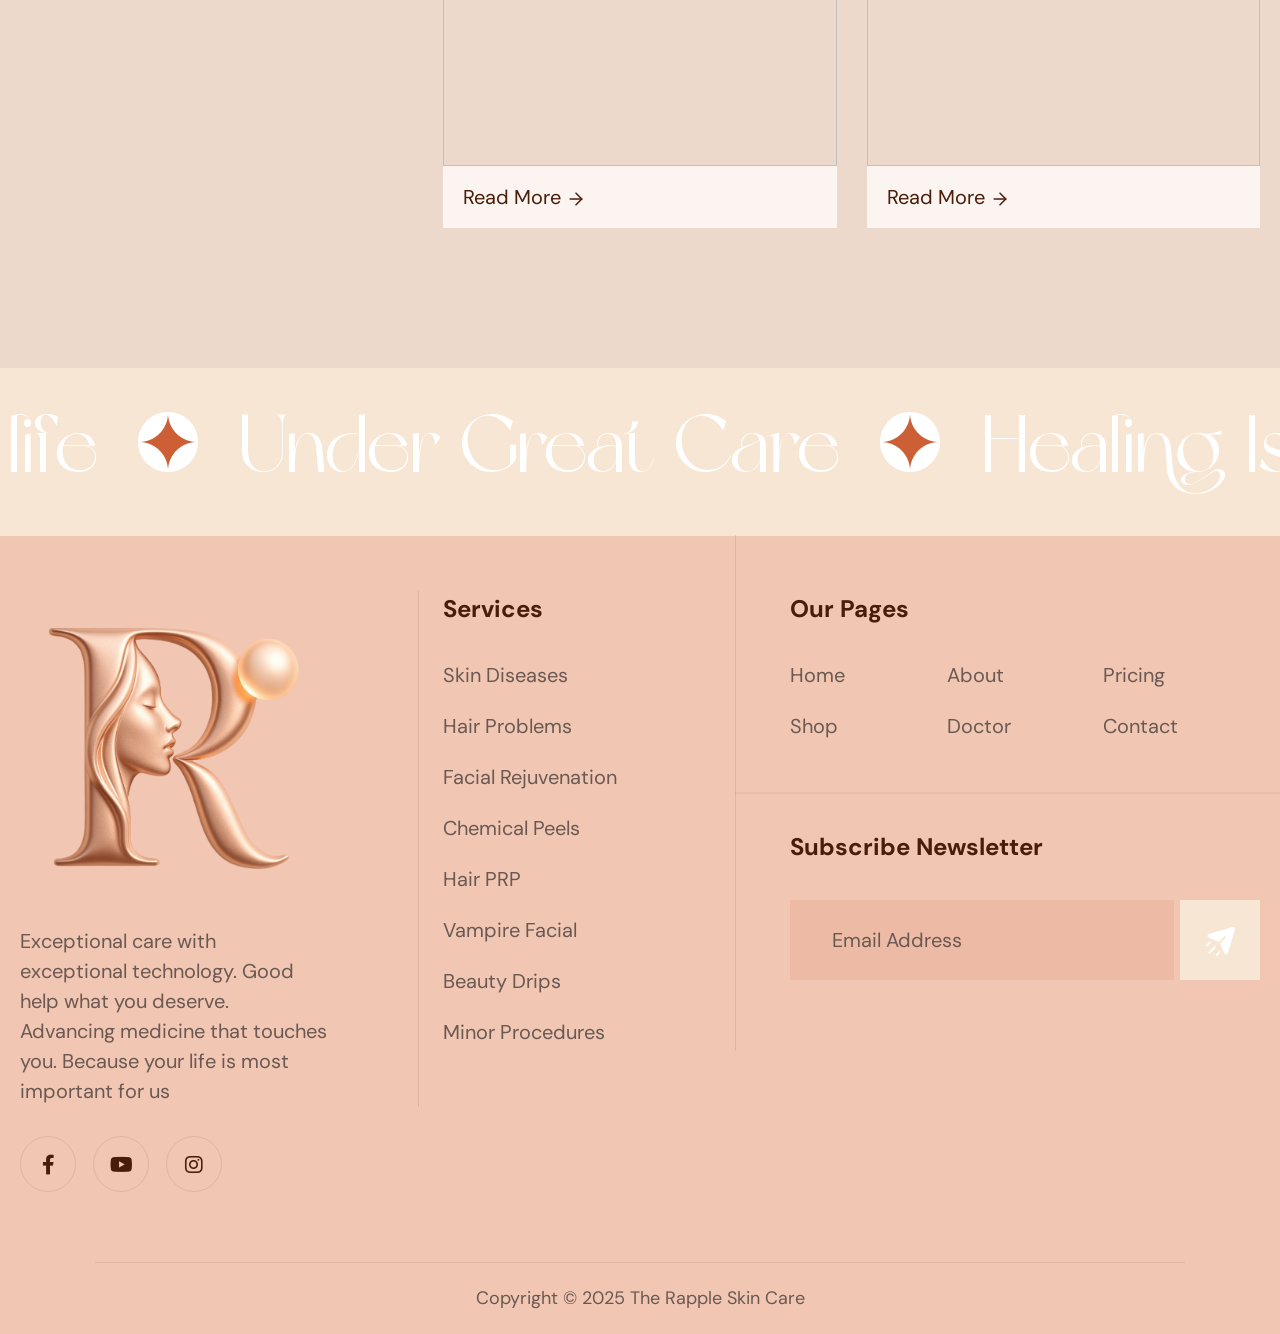
==== commit d7de6e02: "readme added" ====
--- a/index.html
+++ b/index.html
@@ -917,7 +917,7 @@
                                  </a>
                               </div>
                               <div class="header__contact no-dropdown">
-                                 <span class="no-dropdown">Call Us Now</span>
+                                 <span class="no-dropdown text-dark">Call Us Now</span>
                                  <a href="tel:0123456789">(839) 367 025</a>
                               </div>
                            </div>
--- a/assets/css/main.css
+++ b/assets/css/main.css
@@ -11046,13 +11046,13 @@
   margin-bottom: 0;
 }
 .services-details-feature-title {
-  font-size: 40px;
+  font-size: 30px;
   line-height: 1.1;
 }
 @media only screen and (min-width: 1200px) and (max-width: 1399px),
   (max-width: 767px) {
   .services-details-feature-title {
-    font-size: 30px;
+    font-size: 16px;
   }
 }
 .services-details-quote {
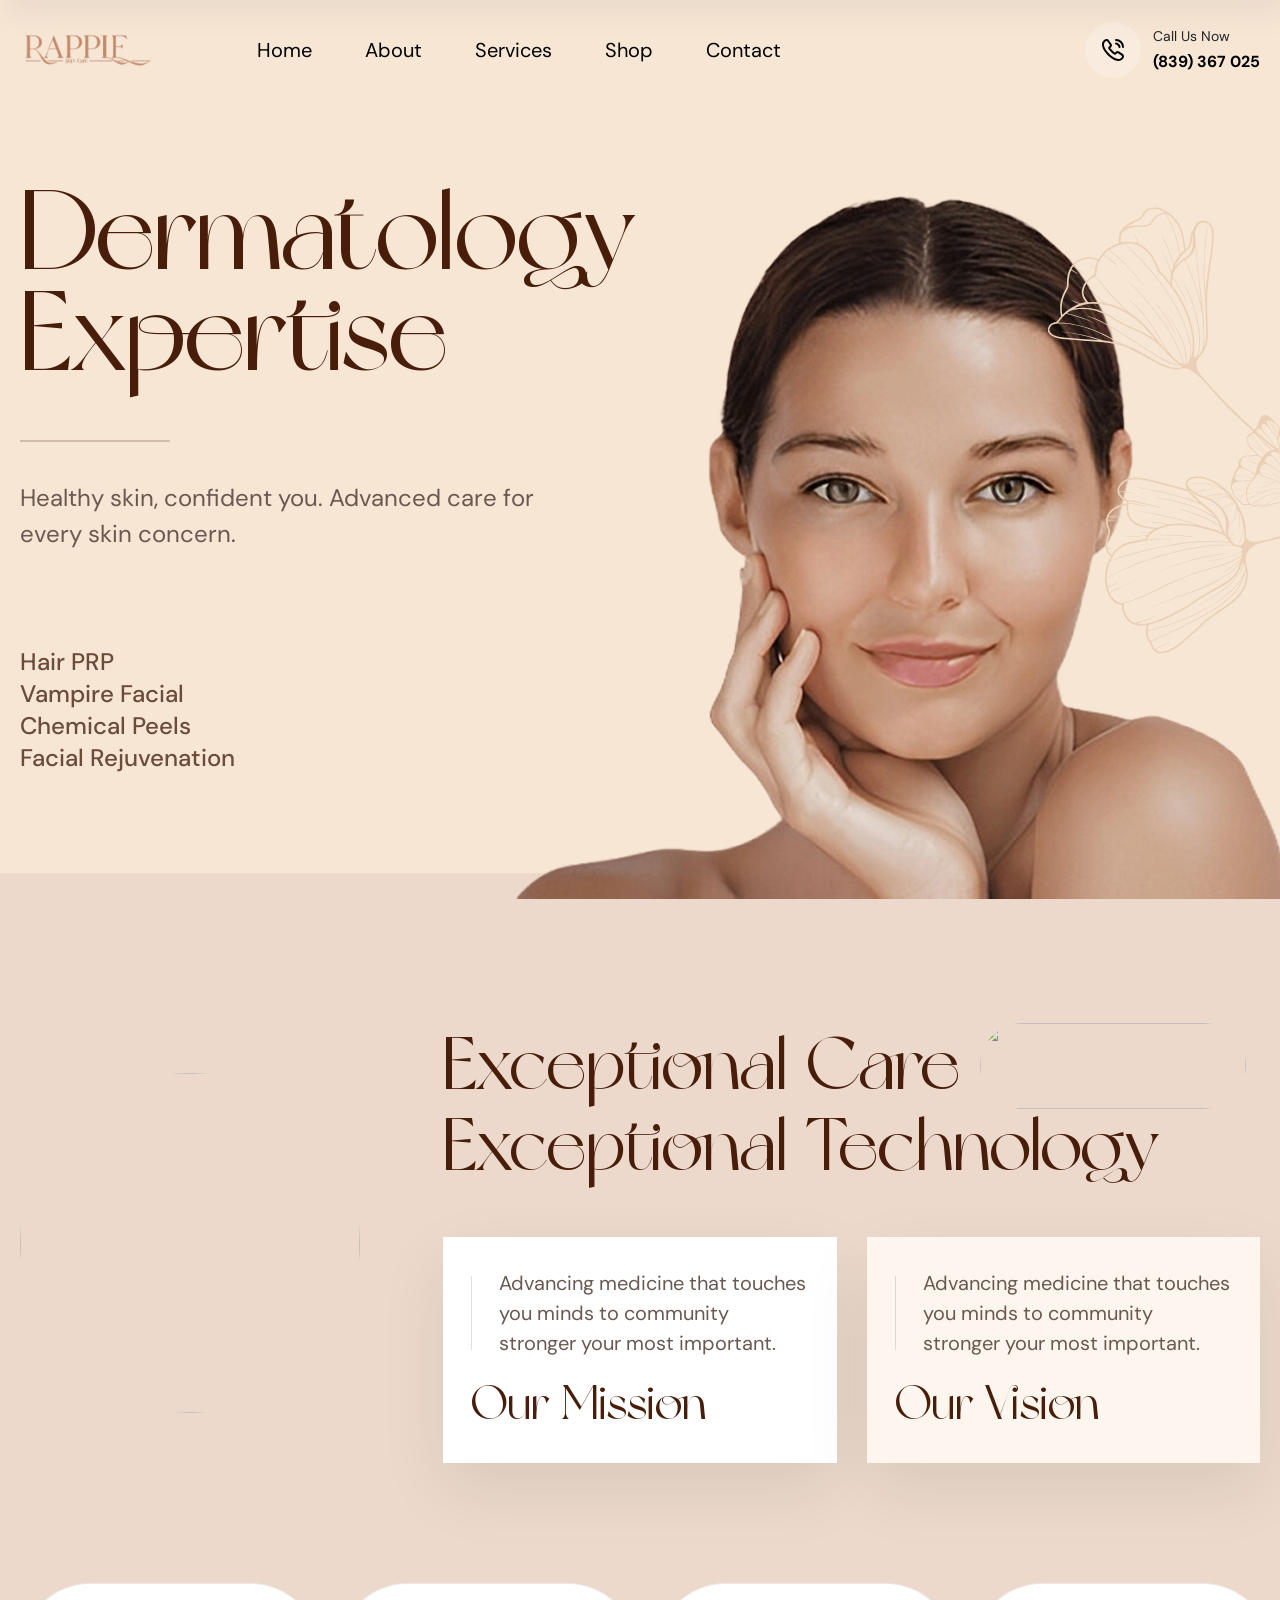
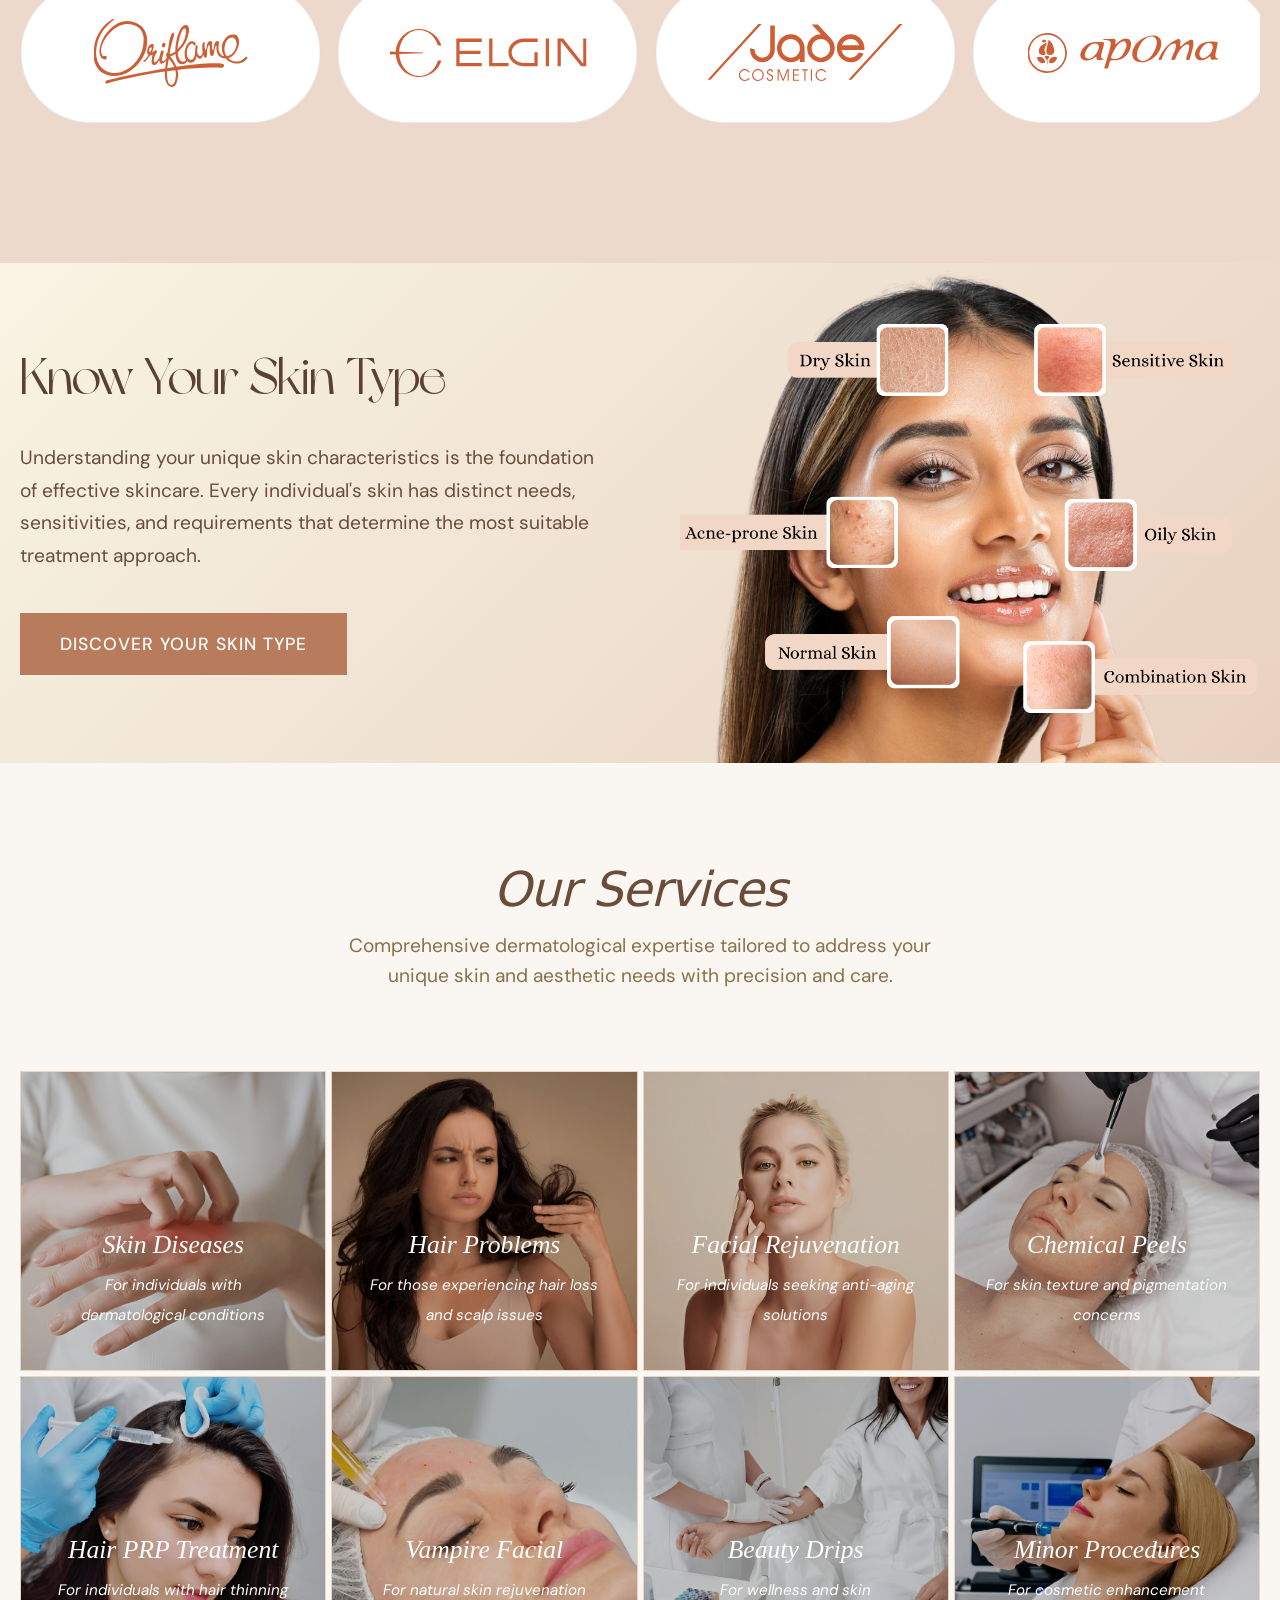
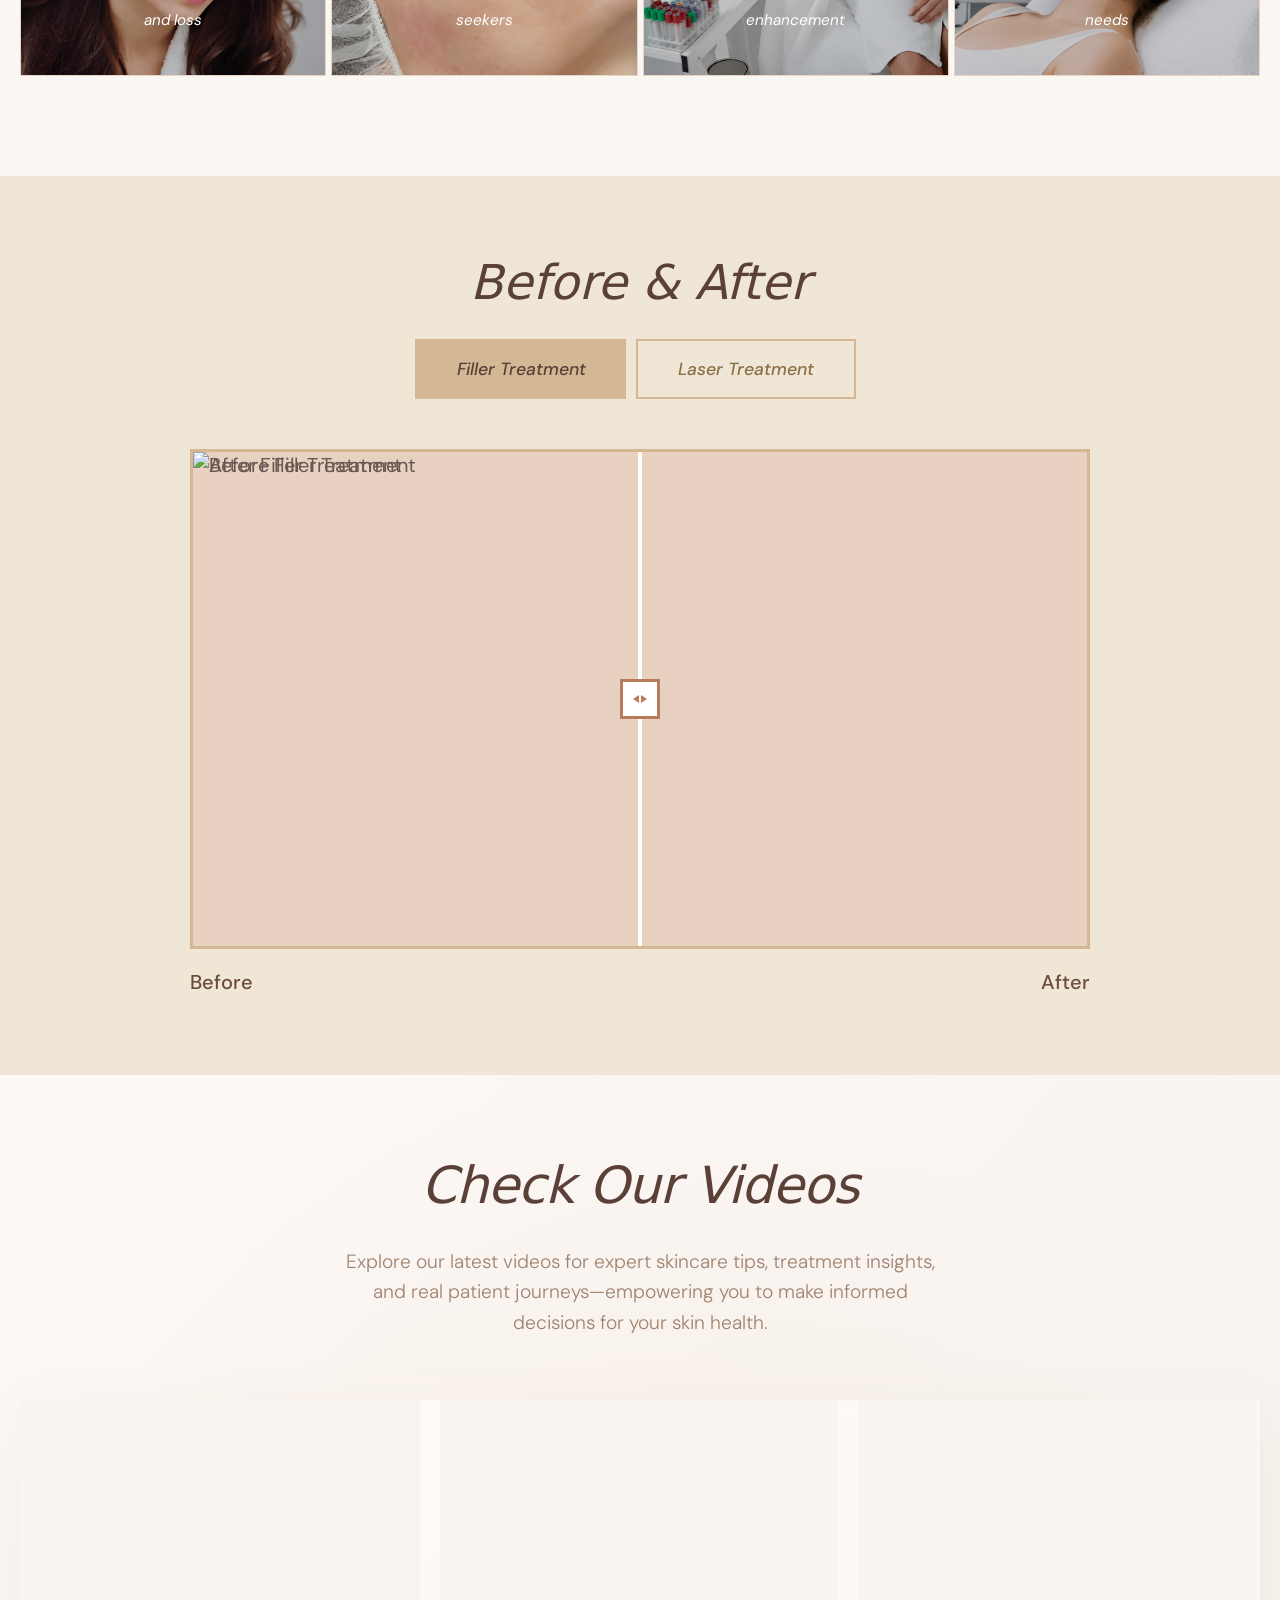
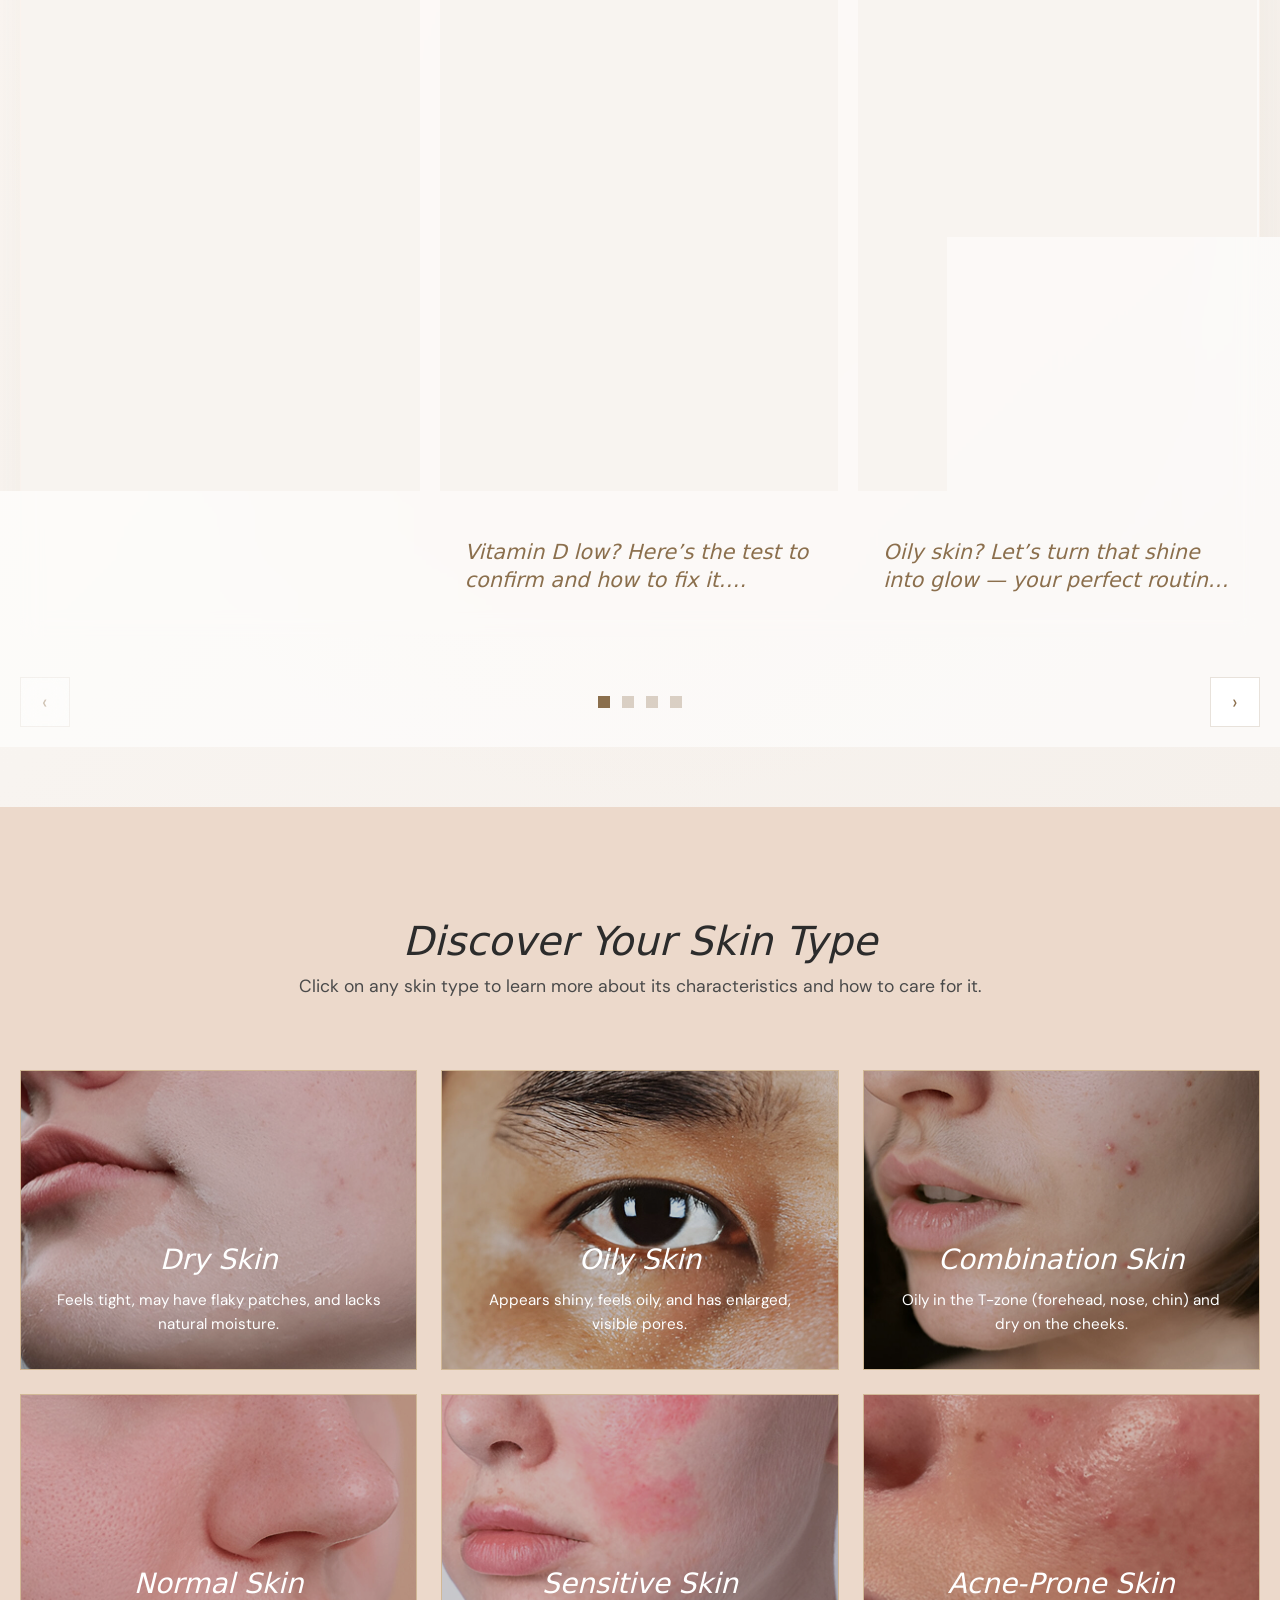
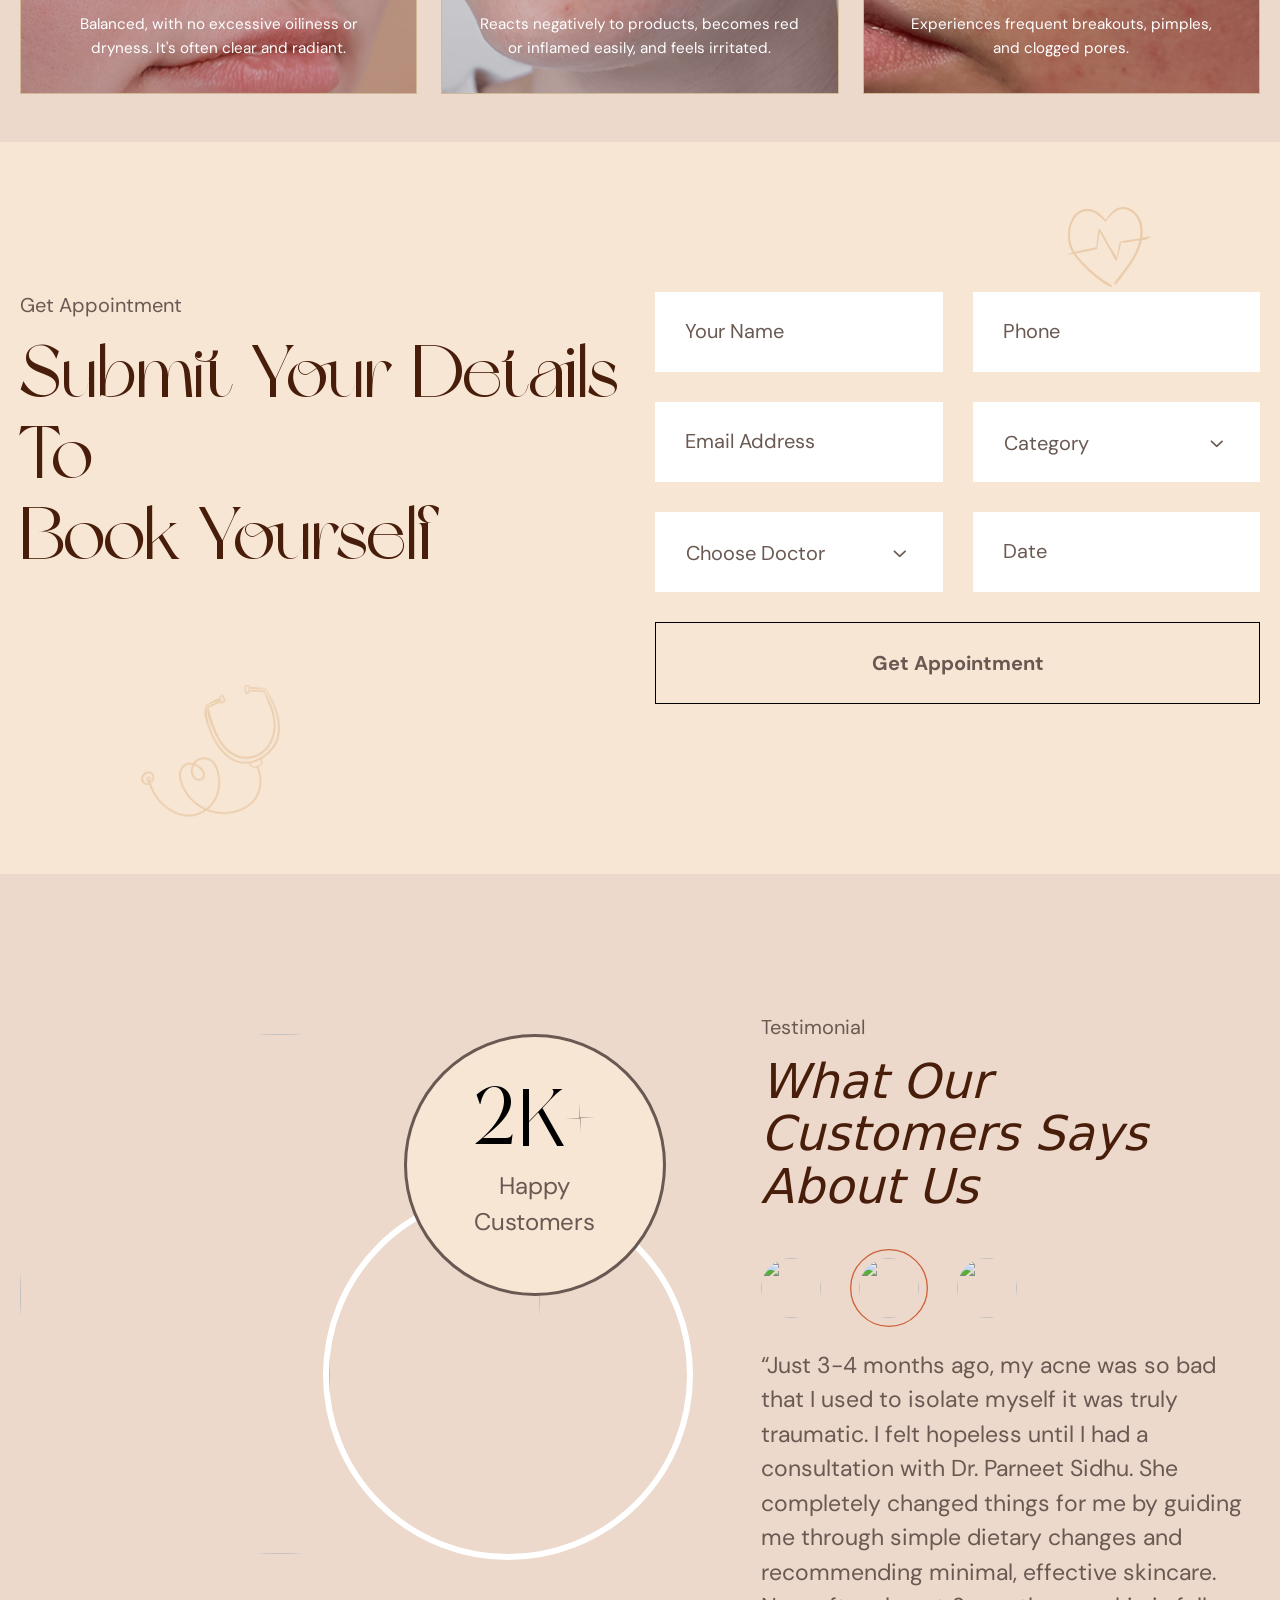
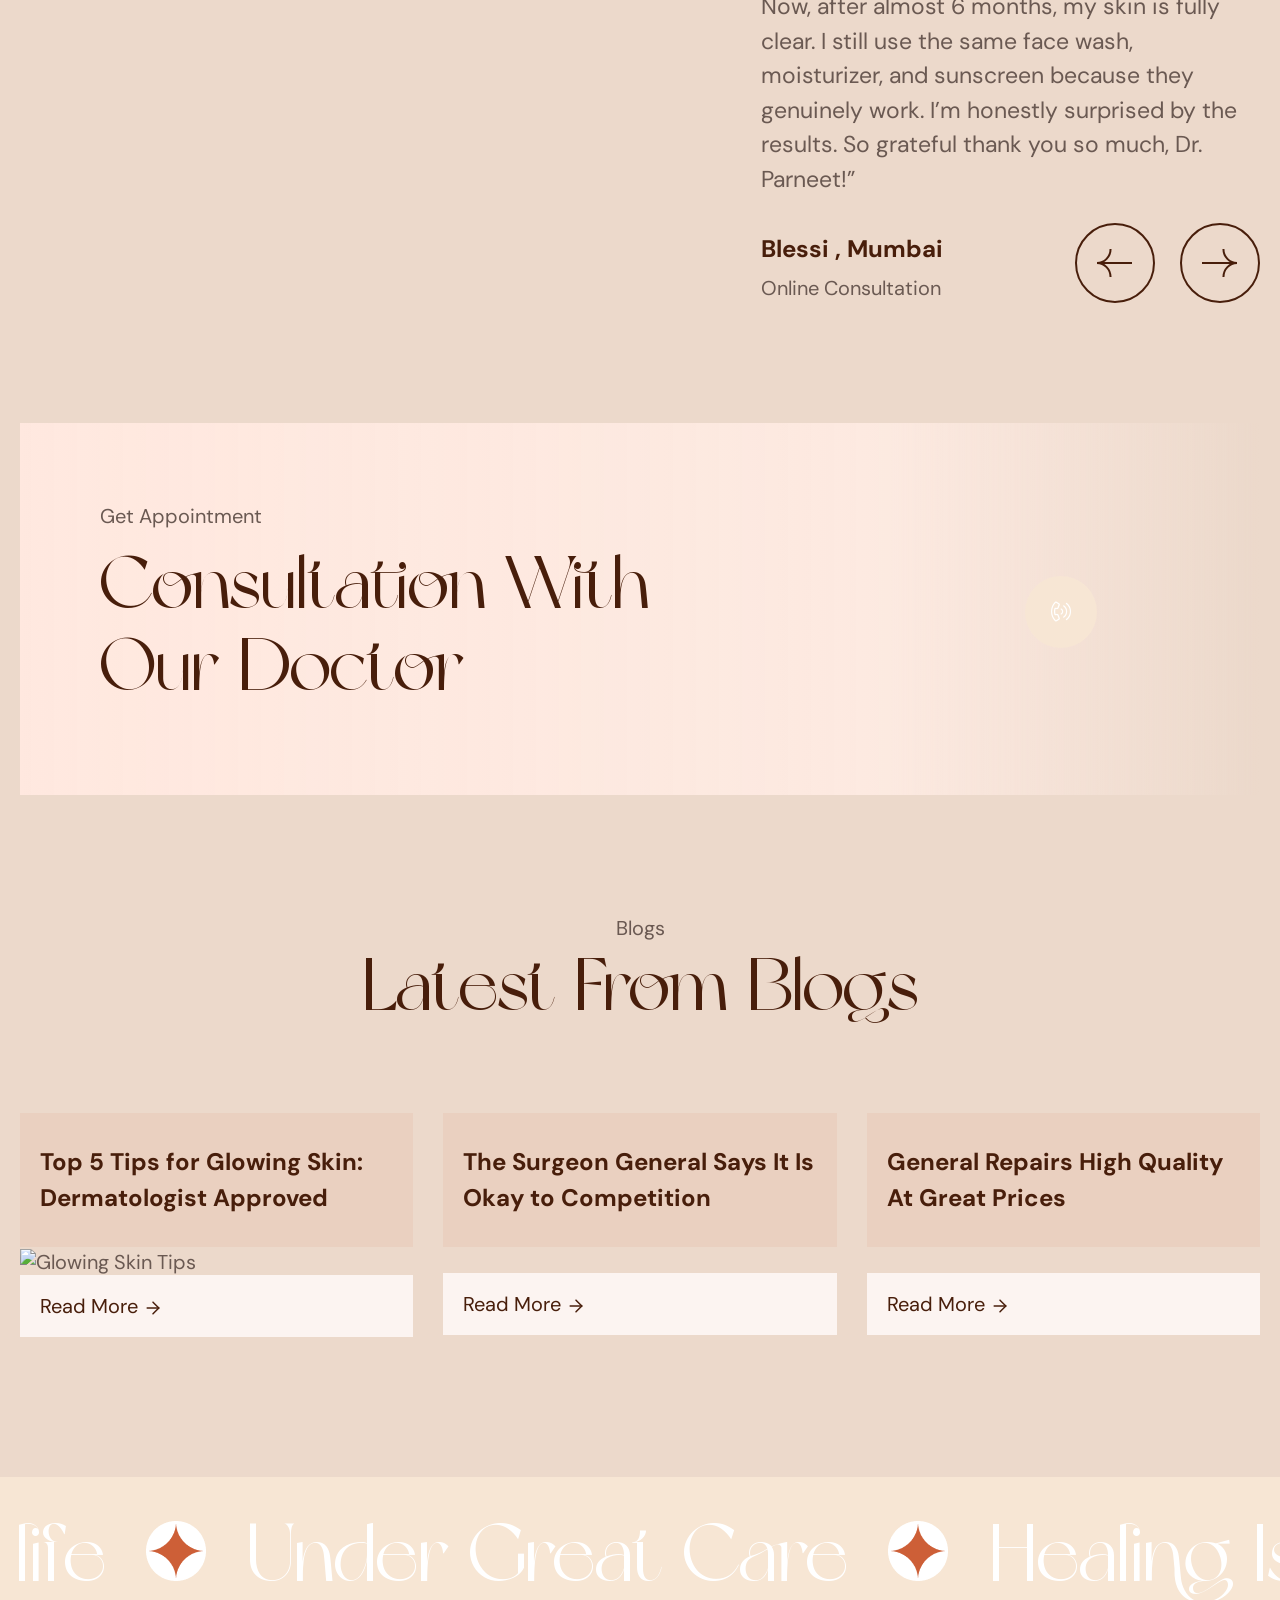
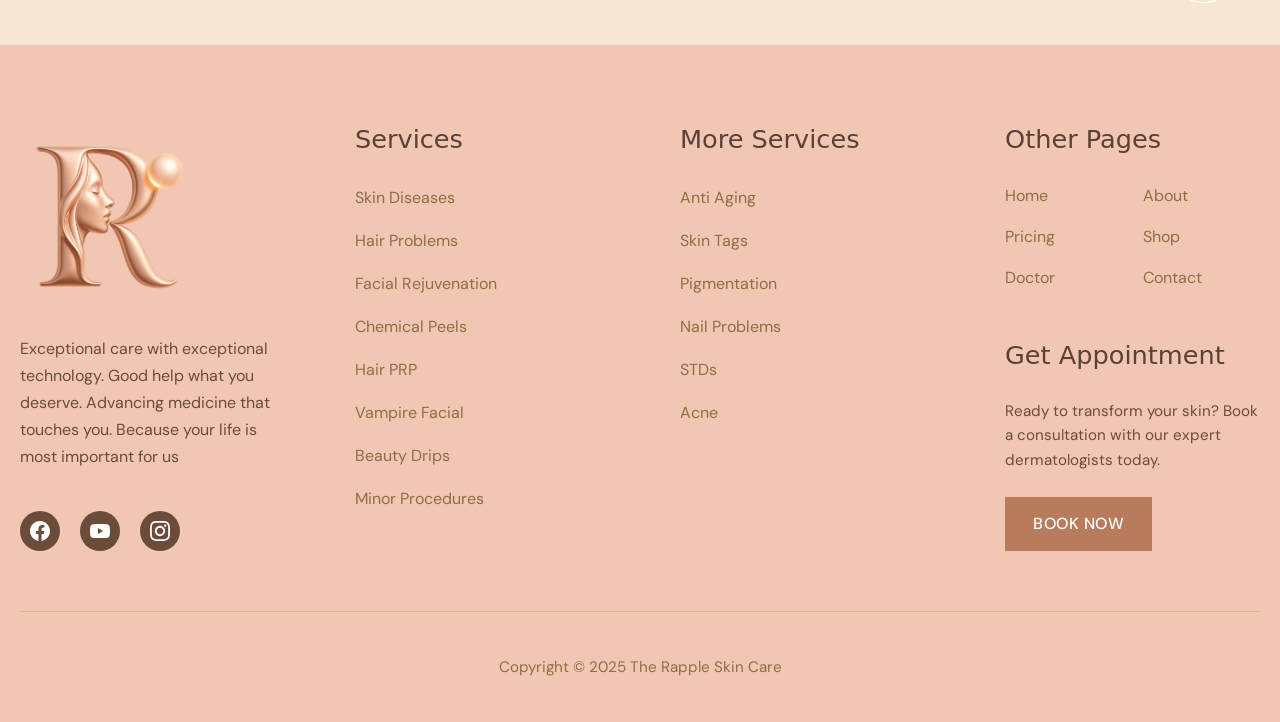
==== commit 9bde6481: "changes" ====
--- a/index.html
+++ b/index.html
@@ -69,77 +69,8 @@
          padding: 0 20px;
       }
 
-      /* Know Your Skin Type Section */
-      .skin-type-section {
-         /* padding: 80px 0; */
-         background: linear-gradient(135deg, #F5E6D3 0%, #E8D4C4 100%);
-         animation: fadeInUp 1s ease-out;
-      }
-
-      .skin-type-content {
-         display: grid;
-         grid-template-columns: 1fr 1fr;
-         gap: 60px;
-         align-items: center;
-      }
-
-      .skin-type-text {
-         animation: fadeInLeft 1.2s ease-out;
-      }
-
-      .skin-type-text h2 {
-         font-size: 3rem;
-         font-weight: 300;
-         color: #6B4C3A;
-         margin-bottom: 24px;
-         letter-spacing: -1px;
-      }
-
-      .skin-type-text p {
-         font-size: 1.2rem;
-         color: #8B6F47;
-         /* margin-bottom: 32px; */
-         line-height: 1.8;
-      }
-
-      .skin-type-title {
-         font-size: 2.5rem;
-         font-weight: 500;
-         font-family: --tp-ff-heading;
-         font-style: italic;
-         color: #6B4C3A;
-         margin-bottom: 16px;
-         letter-spacing: -0.5px;
-      }
-
-      .cta-button {
-         display: inline-block;
-         padding: 16px 40px;
-         background-color: #A67C5A;
-         color: #FAF7F2;
-         text-decoration: none;
-         font-size: 1.1rem;
-         font-weight: 500;
-         letter-spacing: 0.5px;
-         transition: all 0.3s ease;
-         border: 2px solid #A67C5A;
-      }
-
-      .cta-button:hover {
-         background-color: #fff3e1;
-         color: #A67C5A;
-         transform: translateY(-2px);
-      }
-
-      .skin-type-image {
-         animation: fadeInRight 1.2s ease-out;
-      }
-
-      .skin-type-image img {
-         width: 100%;
-         /* height: 400px; */
-         object-fit: cover;
-         filter: sepia(20%) saturate(1.2);
+      .font-ovrd {
+         font-family: inherit;
       }
 
       /* Our Services Section */
@@ -172,16 +103,46 @@
       .services-grid {
          display: grid;
          grid-template-columns: repeat(auto-fit, minmax(280px, 1fr));
-         gap: 40px;
+         gap: 5px;
          margin-top: 60px;
       }
 
       .service-item {
-         background-color: #F5E6D3;
+         background-size: cover;
+         background-position: center;
+         background-repeat: no-repeat;
+         border: 1px solid #E8D4C4;
          padding: 40px 30px;
          text-align: center;
-         border: 1px solid #E8D4C4;
          animation: fadeInUp 1s ease-out both;
+         position: relative;
+         height: 300px;
+         display: flex;
+         flex-direction: column;
+         justify-content: flex-end;
+         align-items: center;
+      }
+
+      .service-item:hover {
+         transform: translateY(-5px);
+         box-shadow: 0 10px 20px rgba(139, 111, 77, 0.2);
+         transition: transform 0.3s ease, box-shadow 0.3s ease;
+      }
+
+      .service-item::before {
+         content: '';
+         position: absolute;
+         top: 0;
+         left: 0;
+         right: 0;
+         bottom: 0;
+         background: rgba(0, 0, 0, 0.2);
+         z-index: 1;
+      }
+
+      .service-content {
+         position: relative;
+         z-index: 2;
       }
 
       .service-item:nth-child(1) {
@@ -216,48 +177,22 @@
          animation-delay: 0.8s;
       }
 
-      .service-icon {
-         width: 200px;
-         height: 200px;
-         margin: 0 auto 24px;
-         background-color: #f0dcca;
-         border-radius: 100%;
-         display: flex;
-         overflow: hidden;
-         align-items: center;
-         object-fit: cover;
-         justify-content: center;
-      }
-
-      .service-icon img {
-         width: 100%;
-         height: 100%;
-         /* filter: brightness(0) invert(1) sepia(100%) saturate(200%) hue-rotate(15deg) brightness(80%); */
-         object-fit: cover;
-      }
-
-      .service-item h3 {
+      .service-title {
          font-size: 1.4rem;
-         color: #6B4C3A;
+         color: #ffffff !important;
          margin-bottom: 12px;
          font-weight: 400;
       }
 
-      .service-item .service-for {
+      .service-for {
          font-size: 0.95rem;
-         color: #A67C5A;
+         color: #ffffff;
          font-style: italic;
+         margin-bottom: 0;
       }
 
       /* Responsive Design */
       @media (max-width: 768px) {
-         .skin-type-content {
-            grid-template-columns: 1fr;
-            gap: 40px;
-            text-align: center;
-         }
-
-         .skin-type-text h2,
          .services-header h2 {
             font-size: 2.2rem;
          }
@@ -269,21 +204,23 @@
 
          .service-item {
             padding: 30px 20px;
-         }
-      }
-
-      .nav-container {
-         max-width: 1500px;
-         margin: 0 auto;
-         padding: 0 20px;
-      }
-
-      .blog-cover {
-         width: 100%;
-         height: 300px;
-         object-fit: cover;
-         /* border-radius: 10px; */
-         transition: transform 0.3s ease;
+            height: 250px;
+         }
+      }
+
+      @media (max-width: 576px) {
+         .service-item {
+            height: 220px;
+            padding: 20px 15px;
+         }
+
+         .service-title {
+            font-size: 1.2rem;
+         }
+
+         .service-for {
+            font-size: 0.9rem;
+         }
       }
    </style>
 
@@ -690,9 +627,9 @@
       }
 
       .skin-type-card {
-         background-color: #E9D1C1;
-         /* A shade between primary and secondary */
-         /* border-radius: 1rem; */
+         background-size: cover;
+         background-position: center;
+         background-repeat: no-repeat;
          border: 1px solid #d1b896;
          padding: 2rem;
          text-align: center;
@@ -702,8 +639,20 @@
          display: flex;
          flex-direction: column;
          align-items: center;
-         /* Center items horizontally */
-         justify-content: center;
+         justify-content: flex-end;
+         position: relative;
+         min-height: 300px;
+      }
+
+      .skin-type-card::before {
+         content: '';
+         position: absolute;
+         top: 0;
+         left: 0;
+         right: 0;
+         bottom: 0;
+         background: rgba(0, 0, 0, 0.2);
+         z-index: 1;
       }
 
       .skin-type-card:hover {
@@ -711,30 +660,26 @@
          box-shadow: 0 10px 20px rgba(184, 124, 93, 0.2);
       }
 
-      .skin-type-card img {
-         width: 150px;
-         height: 150px;
-         border-radius: 50%;
-         object-fit: cover;
-         margin-bottom: 1.5rem;
-         border: 3px solid #d1b896;
-         box-shadow: 0 5px 10px rgba(0, 0, 0, 0.1);
+      .card-content {
+         position: relative;
+         z-index: 2;
       }
 
       .skin-type-card h3 {
          font-weight: 600;
-         color: #2c2c2c;
+         color: #ffffff;
          margin-bottom: 0.75rem;
       }
 
       .skin-type-card p {
          font-size: 0.95rem;
          line-height: 1.6;
+         margin-bottom: 0px;
+         color: #ffffff;
       }
 
       .custom-modal-content {
          background-color: #e5dac1;
-         /* Slightly darker shade */
          border-radius: 1rem;
          border: none;
          color: #4a4a4a;
@@ -746,7 +691,18 @@
 
       .custom-modal-title {
          color: #2c2c2c;
-         font-weight: 700;
+         font-weight: 700 !important;
+      }
+
+      .modal-image {
+         /* width: 150px; */
+         height: 250px;
+         /* border-radius: 50%; */
+         object-fit: cover;
+         margin: 0 auto 1.5rem;
+         /* border: 3px solid #d1b896; */
+         /* box-shadow: 0 5px 10px rgba(0, 0, 0, 0.1); */
+         display: block;
       }
 
       .custom-modal-body h5 {
@@ -758,7 +714,6 @@
 
       .modal-cta-btn {
          background-color: #b87c5d;
-         /* A warm brown for accents */
          border: none;
          color: #f8f4e3;
          font-weight: 600;
@@ -771,8 +726,682 @@
          background-color: #a56b4f;
          color: #f8f4e3;
       }
+
+      .font-ovrd {
+         font-family: inherit;
+      }
+
+      /* Responsive adjustments */
+      @media (max-width: 768px) {
+         .skin-type-card {
+            min-height: 250px;
+            padding: 1.5rem;
+         }
+
+         .page-header {
+            padding: 2rem 0;
+         }
+
+         /* .modal-image {
+            width: 120px;
+            height: 120px;
+         } */
+      }
+
+      @media (max-width: 576px) {
+         .skin-type-card {
+            min-height: 220px;
+            padding: 1rem;
+         }
+
+         /* .modal-image {
+            width: 100px;
+            height: 100px;
+         } */
+      }
    </style>
 
+   <style>
+      /* Clean and simple skin type section */
+      .skin-discovery-section {
+         background: linear-gradient(135deg, #f8f4e3 0%, #e9d1c1 100%);
+         /* padding: 100px 0; */
+      }
+
+      .discovery-container {
+         max-width: 1400px;
+         margin: 0 auto;
+         padding: 0 20px;
+      }
+
+      .discovery-grid {
+         display: grid;
+         grid-template-columns: 1fr 1fr;
+         gap: 80px;
+         align-items: center;
+      }
+
+      .content-area {
+         padding: 20px 0;
+      }
+
+      .section-title {
+         font-size: 3.2rem;
+         font-weight: 500;
+         color: #5a4037;
+         margin-bottom: 30px;
+         line-height: 1.2;
+      }
+
+      .section-description {
+         font-size: 1.2rem;
+         line-height: 1.7;
+         color: #6b4c3a;
+         margin-bottom: 40px;
+      }
+
+      .primary-button {
+         display: inline-block;
+         padding: 18px 40px;
+         background-color: #b87c5d;
+         color: #fff;
+         text-decoration: none;
+         font-size: 1.1rem;
+         font-weight: 500;
+         text-transform: uppercase;
+         letter-spacing: 1px;
+      }
+
+      .image-area {
+         padding: 0;
+      }
+
+      .main-image {
+         width: 100%;
+         height: 500px;
+         object-fit: cover;
+         display: block;
+      }
+
+      /* Responsive Design */
+      @media (max-width: 992px) {
+         .discovery-grid {
+            grid-template-columns: 1fr;
+            gap: 60px;
+            text-align: center;
+         }
+
+         .section-title {
+            font-size: 2.8rem;
+         }
+
+         .skin-discovery-section {
+            padding: 80px 0;
+         }
+      }
+
+      @media (max-width: 768px) {
+         .discovery-container {
+            padding: 0 15px;
+         }
+
+         .section-title {
+            font-size: 2.4rem;
+         }
+
+         .section-description {
+            font-size: 1.1rem;
+         }
+
+         .main-image {
+            height: 400px;
+         }
+
+         .skin-discovery-section {
+            padding: 60px 0;
+         }
+      }
+
+      @media (max-width: 576px) {
+         .section-title {
+            font-size: 2rem;
+         }
+
+         .section-description {
+            font-size: 1rem;
+            margin-bottom: 30px;
+         }
+
+         .primary-button {
+            padding: 15px 35px;
+            font-size: 1rem;
+         }
+
+         .main-image {
+            height: 300px;
+         }
+      }
+   </style>
+
+   <style>
+      /* Before & After Section */
+      .transformation-showcase {
+         background-color: #f0e6d6;
+         padding: 80px 0;
+      }
+
+      .showcase-container {
+         max-width: 1200px;
+         margin: 0 auto;
+         padding: 0 20px;
+      }
+
+      .showcase-header {
+         text-align: center;
+         margin-bottom: 30px;
+      }
+
+      .showcase-title {
+         font-size: 3rem;
+         font-weight: 600;
+         color: #5a4037;
+         margin-bottom: 10px;
+         font-style: italic;
+      }
+
+      .treatment-tabs {
+         display: flex;
+         justify-content: center;
+         gap: 0;
+         margin-bottom: 50px;
+      }
+
+      .tab-button {
+         padding: 15px 40px;
+         background-color: transparent;
+         color: #8B6F47;
+         border: 2px solid #d4b896;
+         cursor: pointer;
+         font-size: 1.1rem;
+         font-weight: 500;
+         font-style: italic;
+         transition: all 0.3s ease;
+      }
+
+      .tab-button:first-child {
+         border-right: none;
+      }
+
+      .tab-button.tab-active {
+         background-color: #d4b896;
+         color: #5a4037;
+      }
+
+      .comparison-wrapper {
+         max-width: 900px;
+         margin: 0 auto;
+      }
+
+      .image-comparison-container {
+         position: relative;
+         width: 100%;
+         height: 500px;
+         overflow: hidden;
+         background-color: #e9d1c1;
+         border: 3px solid #d4b896;
+      }
+
+      .before-image,
+      .after-image {
+         position: absolute;
+         top: 0;
+         left: 0;
+         width: 100%;
+         height: 100%;
+         object-fit: cover;
+      }
+
+      .after-image {
+         clip-path: inset(0 50% 0 0);
+      }
+
+      .comparison-slider {
+         position: absolute;
+         top: 0;
+         left: 50%;
+         width: 4px;
+         height: 100%;
+         background-color: #fff;
+         cursor: ew-resize;
+         z-index: 10;
+         transform: translateX(-50%);
+      }
+
+      .slider-handle {
+         position: absolute;
+         top: 50%;
+         left: 50%;
+         width: 40px;
+         height: 40px;
+         background-color: #fff;
+         border: 3px solid #b87c5d;
+         transform: translate(-50%, -50%);
+         cursor: ew-resize;
+         display: flex;
+         align-items: center;
+         justify-content: center;
+      }
+
+      .slider-arrows {
+         display: flex;
+         gap: 2px;
+      }
+
+      .arrow-left,
+      .arrow-right {
+         width: 0;
+         height: 0;
+         border-style: solid;
+      }
+
+      .arrow-left {
+         border-left: 4px solid transparent;
+         border-right: 6px solid #b87c5d;
+         border-top: 4px solid transparent;
+         border-bottom: 4px solid transparent;
+      }
+
+      .arrow-right {
+         border-left: 6px solid #b87c5d;
+         border-right: 4px solid transparent;
+         border-top: 4px solid transparent;
+         border-bottom: 4px solid transparent;
+      }
+
+      .comparison-labels {
+         display: flex;
+         justify-content: space-between;
+         margin-top: 20px;
+         font-weight: 500;
+         color: #6b4c3a;
+      }
+
+      .label-before {
+         text-align: left;
+      }
+
+      .label-after {
+         text-align: right;
+      }
+
+      /* Tab Content */
+      .tab-content-panel {
+         display: none;
+      }
+
+      .tab-content-panel.panel-active {
+         display: block;
+      }
+
+      /* Responsive Design */
+      @media (max-width: 768px) {
+         .transformation-showcase {
+            padding: 60px 0;
+         }
+
+         .showcase-title {
+            font-size: 2.5rem;
+         }
+
+         .treatment-tabs {
+            flex-direction: column;
+            align-items: center;
+            gap: 0;
+         }
+
+         .tab-button {
+            padding: 12px 30px;
+            font-size: 1rem;
+            width: 250px;
+         }
+
+         .tab-button:first-child {
+            border-right: 2px solid #d4b896;
+            border-bottom: none;
+         }
+
+         .tab-button:last-child {
+            border-top: none;
+         }
+
+         .image-comparison-container {
+            height: 400px;
+         }
+
+         .slider-handle {
+            width: 35px;
+            height: 35px;
+         }
+      }
+
+      @media (max-width: 576px) {
+         .showcase-container {
+            padding: 0 15px;
+         }
+
+         .showcase-title {
+            font-size: 2rem;
+         }
+
+         .image-comparison-container {
+            height: 300px;
+         }
+
+         .tab-button {
+            padding: 10px 25px;
+            width: 200px;
+         }
+
+         .slider-handle {
+            width: 30px;
+            height: 30px;
+         }
+
+         .comparison-labels {
+            font-size: 0.9rem;
+         }
+      }
+
+      .nav-container {
+         max-width: 1500px;
+         margin: 0 auto;
+         padding: 0 20px;
+      }
+   </style>
+
+   <style>
+      /* Footer Section */
+      .footer-main-section {
+         background-color: #F1C6B3;
+         padding: 80px 0 40px;
+      }
+
+      .footer-content-wrapper {
+         max-width: 1400px;
+         margin: 0 auto;
+         padding: 0 20px;
+      }
+
+      .footer-grid-layout {
+         display: grid;
+         grid-template-columns: 1fr 1fr 1fr 1fr;
+         gap: 60px;
+         margin-bottom: 60px;
+      }
+
+      /* Brand Section */
+      .brand-identity-area {
+         display: flex;
+         flex-direction: column;
+      }
+
+      .brand-logo-container {
+         margin-bottom: 30px;
+      }
+
+      .brand-logo-image {
+         width: 180px;
+         height: auto;
+         display: block;
+      }
+
+      .brand-description-text {
+         font-size: 1rem;
+         line-height: 1.7;
+         color: #6b4c3a;
+         margin-bottom: 40px;
+         font-weight: 400;
+      }
+
+      .social-media-links {
+         display: flex;
+         gap: 20px;
+         margin-top: auto;
+      }
+
+      .social-link-item {
+         width: 40px;
+         height: 40px;
+         border-radius: 50%;
+         background-color: #6b4c3a;
+         color: #fff;
+         display: flex;
+         align-items: center;
+         justify-content: center;
+         text-decoration: none;
+         transition: background-color 0.3s ease;
+      }
+
+      .social-link-item:hover {
+         background-color: #5a4037;
+         color: #fff;
+      }
+
+      /* Services Section */
+      .services-navigation-area {
+         padding-left: 10px;
+      }
+
+      .additional-services-area {
+         padding-left: 10px;
+      }
+
+      .footer-section-title {
+         font-size: 1.6rem;
+         font-family: system-ui, -apple-system, BlinkMacSystemFont, 'Segoe UI', Roboto, Oxygen, Ubuntu, Cantarell, 'Open Sans', 'Helvetica Neue', sans-serif;
+         font-weight: 400;
+         color: #5a4037;
+         margin-bottom: 30px;
+      }
+
+      .services-menu-list {
+         list-style: none;
+         padding: 0;
+         margin: 0;
+      }
+
+      .service-menu-item {
+         margin-bottom: 15px;
+      }
+
+      .service-link-text {
+         color: #8b6f47;
+         text-decoration: none;
+         font-size: 1rem;
+         transition: color 0.3s ease;
+      }
+
+      .service-link-text:hover {
+         color: #6b4c3a;
+      }
+
+      /* Pages and Appointment Section */
+      .pages-appointment-area {
+         padding-left: 10px;
+      }
+
+      .other-pages-section {
+         margin-bottom: 50px;
+      }
+
+      .pages-grid-layout {
+         display: grid;
+         grid-template-columns: 1fr 1fr;
+         gap: 15px 20px;
+         margin-top: 20px;
+      }
+
+      .page-navigation-link {
+         color: #8b6f47;
+         text-decoration: none;
+         font-size: 1rem;
+         transition: color 0.3s ease;
+      }
+
+      .page-navigation-link:hover {
+         color: #6b4c3a;
+      }
+
+      .appointment-cta-area {
+         margin-top: 40px;
+      }
+
+      .cta-description-text {
+         font-size: 0.95rem;
+         line-height: 1.6;
+         color: #6b4c3a;
+         margin-bottom: 25px;
+      }
+
+      .appointment-cta-button {
+         display: inline-block;
+         padding: 14px 28px;
+         background-color: #b87c5d;
+         color: #fff;
+         text-decoration: none;
+         font-size: 1rem;
+         font-weight: 500;
+         text-transform: uppercase;
+         letter-spacing: 0.5px;
+         transition: all 0.3s ease;
+      }
+
+      .appointment-cta-button:hover {
+         background-color: #a67c5a;
+         color: #fff;
+         transform: translateY(-2px);
+      }
+
+      /* Copyright Section */
+      .copyright-section {
+         text-align: center;
+         padding-top: 40px;
+         border-top: 1px solid #d4b896;
+      }
+
+      .copyright-text {
+         color: #8b6f47;
+         font-size: 0.95rem;
+         margin: 0;
+      }
+
+      /* Responsive Design */
+      @media (max-width: 1200px) {
+         .footer-grid-layout {
+            grid-template-columns: 1fr 1fr 1fr;
+            gap: 50px;
+         }
+
+         .pages-appointment-area {
+            grid-column: 1 / -1;
+            padding-left: 0;
+            margin-top: 30px;
+         }
+
+         .other-pages-section {
+            margin-bottom: 30px;
+         }
+      }
+
+      @media (max-width: 992px) {
+         .footer-grid-layout {
+            grid-template-columns: 1fr 1fr;
+            gap: 50px;
+         }
+
+         .additional-services-area,
+         .pages-appointment-area {
+            grid-column: 1 / -1;
+            padding-left: 0;
+            margin-top: 30px;
+         }
+
+         .brand-logo-image {
+            width: 150px;
+         }
+
+         .footer-main-section {
+            padding: 60px 0 30px;
+         }
+      }
+
+      @media (max-width: 768px) {
+         .footer-grid-layout {
+            grid-template-columns: 1fr;
+            gap: 40px;
+         }
+
+         .services-navigation-area,
+         .additional-services-area,
+         .pages-appointment-area {
+            padding-left: 0;
+         }
+
+         .footer-content-wrapper {
+            padding: 0 20px;
+         }
+
+         .brand-logo-image {
+            width: 130px;
+         }
+
+         .pages-grid-layout {
+            grid-template-columns: 1fr 1fr;
+            gap: 15px 20px;
+         }
+      }
+
+      @media (max-width: 576px) {
+         .footer-main-section {
+            padding: 40px 0 20px;
+         }
+
+         .footer-content-wrapper {
+            padding: 0 15px;
+         }
+
+         .brand-logo-image {
+            width: 120px;
+         }
+
+         .footer-section-title {
+            font-size: 1.2rem;
+         }
+
+         .brand-description-text {
+            font-size: 0.95rem;
+         }
+
+         .pages-grid-layout {
+            grid-template-columns: 1fr;
+            gap: 12px;
+         }
+
+         .social-media-links {
+            gap: 15px;
+         }
+
+         .social-link-item {
+            width: 35px;
+            height: 35px;
+         }
+
+         .appointment-cta-button {
+            padding: 12px 24px;
+            font-size: 0.9rem;
+         }
+      }
+   </style>
 </head>
 
 <body>
@@ -923,7 +1552,7 @@
                            </div>
                         </div>
                         <div class="offcanvas-btn d-xl-none ml-20">
-                           <button class="offcanvas-open-btn"><i class="fa-solid fa-bars"></i></button>
+                           <button class="offcanvas-open-btn"><i class="fa-solid text-dark fa-bars"></i></button>
                         </div>
                      </div>
                   </div>
@@ -1149,19 +1778,21 @@
       <!-- brand-area-end -->
 
       <!-- Know Your Skin Type Section -->
-      <section class="skin-type-section">
-         <div class="container">
-            <div class="skin-type-content">
-               <div class="skin-type-text">
-                  <p class="skin-type-title fs-1">Know Your Skin Type</p>
-                  <p>Understanding your unique skin characteristics is the foundation of effective skincare. Every
+      <section class="skin-discovery-section">
+         <div class="discovery-container">
+            <div class="discovery-grid">
+               <div class="content-area">
+                  <h2 class="section-title">Know Your Skin Type</h2>
+                  <p class="section-description">
+                     Understanding your unique skin characteristics is the foundation of effective skincare. Every
                      individual's skin has distinct needs, sensitivities, and requirements that determine the most
                      suitable
-                     treatment approach.</p>
-                  <a href="/quiz.html" class="cta-button">Discover Your Skin Type</a>
-               </div>
-               <div class="skin-type-image">
-                  <img src="assets/img/about/rapple.png" alt="Skin Type Analysis">
+                     treatment approach.
+                  </p>
+                  <a href="/quiz.html" class="primary-button">Discover Your Skin Type</a>
+               </div>
+               <div class="image-area">
+                  <img src="assets/img/about/rapple.png" alt="Skin Type Analysis" class="main-image">
                </div>
             </div>
          </div>
@@ -1178,75 +1809,67 @@
 
             <div class="services-grid">
                <!-- Service 1: Skin Diseases -->
-               <div class="service-item">
-                  <div class="service-icon">
-                     <img src="assets/img/services/disease.jpg" alt="Skin Diseases Icon">
-                  </div>
-                  <p class="service-title">Skin Diseases</p>
-                  <p class="service-for">For individuals with dermatological conditions</p>
+               <div class="service-item" style="background-image: url('assets/img/services/disease.jpg')">
+                  <div class="service-content">
+                     <p class="service-title">Skin Diseases</p>
+                     <p class="service-for">For individuals with dermatological conditions</p>
+                  </div>
                </div>
 
                <!-- Service 2: Hair Problems -->
-               <div class="service-item">
-                  <div class="service-icon">
-                     <img src="assets/img/services/hair-problem.jpg" alt="Hair Problems Icon">
-                  </div>
-                  <p class="service-title">Hair Problems</p>
-                  <p class="service-for">For those experiencing hair loss and scalp issues</p>
+               <div class="service-item" style="background-image: url('assets/img/services/hair-problem.jpg')">
+                  <div class="service-content">
+                     <p class="service-title">Hair Problems</p>
+                     <p class="service-for">For those experiencing hair loss and scalp issues</p>
+                  </div>
                </div>
 
                <!-- Service 3: Facial Rejuvenation -->
-               <div class="service-item">
-                  <div class="service-icon">
-                     <img src="assets/img/services/hair-rejuvenation.jpg" alt="Facial Rejuvenation Icon">
-                  </div>
-                  <p class="service-title">Facial Rejuvenation</p>
-                  <p class="service-for">For individuals seeking anti-aging solutions</p>
+               <div class="service-item" style="background-image: url('assets/img/services/hair-rejuvenation.jpg')">
+                  <div class="service-content">
+                     <p class="service-title">Facial Rejuvenation</p>
+                     <p class="service-for">For individuals seeking anti-aging solutions</p>
+                  </div>
                </div>
 
                <!-- Service 4: Chemical Peels -->
-               <div class="service-item">
-                  <div class="service-icon">
-                     <img src="assets/img/services/chemical-peel.jpg" alt="Chemical Peels Icon">
-                  </div>
-                  <p class="service-title">Chemical Peels</p>
-                  <p class="service-for">For skin texture and pigmentation concerns</p>
+               <div class="service-item" style="background-image: url('assets/img/services/chemical-peel.jpg')">
+                  <div class="service-content">
+                     <p class="service-title">Chemical Peels</p>
+                     <p class="service-for">For skin texture and pigmentation concerns</p>
+                  </div>
                </div>
 
                <!-- Service 5: Hair PRP -->
-               <div class="service-item">
-                  <div class="service-icon">
-                     <img src="assets/img/services/hair-prp.jpg" alt="PRP Hair Icon">
-                  </div>
-                  <p class="service-title">Hair PRP Treatment</p>
-                  <p class="service-for">For individuals with hair thinning and loss</p>
+               <div class="service-item" style="background-image: url('assets/img/services/hair-prp.jpg')">
+                  <div class="service-content">
+                     <p class="service-title">Hair PRP Treatment</p>
+                     <p class="service-for">For individuals with hair thinning and loss</p>
+                  </div>
                </div>
 
                <!-- Service 6: Vampire Facial -->
-               <div class="service-item">
-                  <div class="service-icon">
-                     <img src="assets/img/services/vampire.jpg" alt="Vampire Facial Icon">
-                  </div>
-                  <p class="service-title">Vampire Facial</p>
-                  <p class="service-for">For natural skin rejuvenation seekers</p>
+               <div class="service-item" style="background-image: url('assets/img/services/vampire.jpg')">
+                  <div class="service-content">
+                     <p class="service-title">Vampire Facial</p>
+                     <p class="service-for">For natural skin rejuvenation seekers</p>
+                  </div>
                </div>
 
                <!-- Service 7: Beauty Drips -->
-               <div class="service-item">
-                  <div class="service-icon">
-                     <img src="assets/img/services/drip.jpg" alt="Beauty Drips Icon">
-                  </div>
-                  <p class="service-title">Beauty Drips</p>
-                  <p class="service-for">For wellness and skin enhancement</p>
+               <div class="service-item" style="background-image: url('assets/img/services/drip.jpg')">
+                  <div class="service-content">
+                     <p class="service-title">Beauty Drips</p>
+                     <p class="service-for">For wellness and skin enhancement</p>
+                  </div>
                </div>
 
                <!-- Service 8: Minor Procedures -->
-               <div class="service-item">
-                  <div class="service-icon">
-                     <img src="assets/img/services/minor-procedure.jpg" alt="Minor Procedures Icon">
-                  </div>
-                  <p class="service-title">Minor Procedures</p>
-                  <p class="service-for">For cosmetic enhancement needs</p>
+               <div class="service-item" style="background-image: url('assets/img/services/minor-procedure.jpg')">
+                  <div class="service-content">
+                     <p class="service-title">Minor Procedures</p>
+                     <p class="service-for">For cosmetic enhancement needs</p>
+                  </div>
                </div>
             </div>
          </div>
@@ -1266,50 +1889,153 @@
          </div>
       </div> -->
 
-      <div class="before-after-area p-5">
-         <div class="">
-            <h1 class="font-ovrd text-center pb-8 ">Before & After</h1>
-
-            <!-- Tabs Navigation -->
-            <div class="tabs d-flex justify-content-center">
-               <button data-tab-target="tab1-content" class="tab-button active">
-                  Filler Treatment
-               </button>
-               <button data-tab-target="tab2-content" class="tab-button">
-                  Laser Treatment
-               </button>
+      <section class="transformation-showcase">
+         <div class="showcase-container">
+            <div class="showcase-header">
+               <h2 class="showcase-title font-ovrd">Before & After</h2>
+            </div>
+
+            <!-- Treatment Tabs -->
+            <div class="treatment-tabs">
+               <button class="tab-button tab-active" data-tab="filler">Filler Treatment</button>
+               <button class="tab-button" data-tab="laser">Laser Treatment</button>
             </div>
 
             <!-- Tab Content -->
-            <div class="tab-content">
-               <div id="tab1-content" class="tab-pane active">
-                  <div class="container">
-                     <div class="row">
-                        <div class="col-lg-12">
-                           <div class="beforeAfter">
-                              <img src="assets/img/before-after/filler.png" alt="">
-                              <img src="assets/img/before-after/filler (2).png" alt="">
+            <div class="comparison-wrapper">
+               <!-- Filler Treatment Tab -->
+               <div class="tab-content-panel panel-active" id="filler-content">
+                  <div class="image-comparison-container" id="filler-comparison">
+                     <img src="https://images.unsplash.com/photo-1559757175-0eb30cd8c063?w=900&h=500&fit=crop&crop=face"
+                        alt="Before Filler Treatment" class="before-image">
+                     <img
+                        src="https://images.unsplash.com/photo-1598300042247-d088f8ab3a91?w=900&h=500&fit=crop&crop=face"
+                        alt="After Filler Treatment" class="after-image">
+                     <div class="comparison-slider">
+                        <div class="slider-handle">
+                           <div class="slider-arrows">
+                              <div class="arrow-left"></div>
+                              <div class="arrow-right"></div>
                            </div>
                         </div>
                      </div>
                   </div>
-               </div>
-
-               <div id="tab2-content" class="tab-pane">
-                  <div class="container">
-                     <div class="row">
-                        <div class="col-lg-12">
-                           <div class="beforeAfter">
-                              <img src="assets/img/before-after/filler.png" alt="">
-                              <img src="assets/img/before-after/filler (2).png" alt="">
+                  <div class="comparison-labels">
+                     <span class="label-before">Before</span>
+                     <span class="label-after">After</span>
+                  </div>
+               </div>
+
+               <!-- Laser Treatment Tab -->
+               <div class="tab-content-panel" id="laser-content">
+                  <div class="image-comparison-container" id="laser-comparison">
+                     <img
+                        src="https://images.unsplash.com/photo-1616394584738-fc6e612e71b9?w=900&h=500&fit=crop&crop=face"
+                        alt="Before Laser Treatment" class="before-image">
+                     <img
+                        src="https://images.unsplash.com/photo-1594824709349-7aef8e22aaca?w=900&h=500&fit=crop&crop=face"
+                        alt="After Laser Treatment" class="after-image">
+                     <div class="comparison-slider">
+                        <div class="slider-handle">
+                           <div class="slider-arrows">
+                              <div class="arrow-left"></div>
+                              <div class="arrow-right"></div>
                            </div>
                         </div>
                      </div>
                   </div>
+                  <div class="comparison-labels">
+                     <span class="label-before">Before</span>
+                     <span class="label-after">After</span>
+                  </div>
                </div>
             </div>
          </div>
-      </div>
+      </section>
+
+      <script>
+         // Tab functionality
+         document.addEventListener('DOMContentLoaded', function () {
+            const tabButtons = document.querySelectorAll('.tab-button');
+            const tabPanels = document.querySelectorAll('.tab-content-panel');
+
+            tabButtons.forEach(button => {
+               button.addEventListener('click', () => {
+                  const targetTab = button.getAttribute('data-tab');
+
+                  // Remove active classes
+                  tabButtons.forEach(btn => btn.classList.remove('tab-active'));
+                  tabPanels.forEach(panel => panel.classList.remove('panel-active'));
+
+                  // Add active classes
+                  button.classList.add('tab-active');
+                  document.getElementById(targetTab + '-content').classList.add('panel-active');
+
+                  // Reinitialize slider for the active tab
+                  initializeSlider(targetTab + '-comparison');
+               });
+            });
+
+            // Initialize sliders
+            initializeSlider('filler-comparison');
+            initializeSlider('laser-comparison');
+
+            function initializeSlider(containerId) {
+               const container = document.getElementById(containerId);
+               if (!container) return;
+
+               const slider = container.querySelector('.comparison-slider');
+               const afterImage = container.querySelector('.after-image');
+               let isDragging = false;
+
+               function updateSlider(x) {
+                  const containerRect = container.getBoundingClientRect();
+                  const percentage = Math.max(0, Math.min(100, ((x - containerRect.left) / containerRect.width) * 100));
+
+                  slider.style.left = percentage + '%';
+                  afterImage.style.clipPath = `inset(0 ${100 - percentage}% 0 0)`;
+               }
+
+               // Mouse events
+               slider.addEventListener('mousedown', (e) => {
+                  isDragging = true;
+                  e.preventDefault();
+               });
+
+               document.addEventListener('mousemove', (e) => {
+                  if (!isDragging) return;
+                  updateSlider(e.clientX);
+               });
+
+               document.addEventListener('mouseup', () => {
+                  isDragging = false;
+               });
+
+               // Touch events for mobile
+               slider.addEventListener('touchstart', (e) => {
+                  isDragging = true;
+                  e.preventDefault();
+               });
+
+               document.addEventListener('touchmove', (e) => {
+                  if (!isDragging) return;
+                  e.preventDefault();
+                  const touch = e.touches[0];
+                  updateSlider(touch.clientX);
+               });
+
+               document.addEventListener('touchend', () => {
+                  isDragging = false;
+               });
+
+               // Click to move slider
+               container.addEventListener('click', (e) => {
+                  if (e.target === slider || slider.contains(e.target)) return;
+                  updateSlider(e.clientX);
+               });
+            }
+         });
+      </script>
 
       <!-- before-after-area-start -->
       <section class="video-section">
@@ -1438,78 +2164,92 @@
          <div class="row g-4">
             <!-- Dry Skin Card -->
             <div class="col-md-6 col-lg-4">
-               <div class="skin-type-card" data-bs-toggle="modal" data-bs-target="#skinModal" data-skin-type="Dry Skin"
+               <div class="skin-type-card" style="background-image: url('assets/img/skin-type/dry.png')"
+                  data-bs-toggle="modal" data-bs-target="#skinModal" data-skin-type="Dry Skin"
+                  data-skin-image="assets/img/skin-type/dry.png"
                   data-skin-description="Feels tight, often with rough or flaky patches. It produces less oil than other skin types and can appear dull."
                   data-skin-treatment="Focus on hydration with hyaluronic acid and ceramide-rich products. Use a gentle, non-foaming cleanser and thick moisturizers to lock in moisture.">
-                  <img src="assets/img/skin-type/dry.png" alt="Image representing dry skin">
-                  <h3 class="font-ovrd">Dry Skin</h3>
-                  <p>Feels tight, may have flaky patches, and lacks natural moisture.</p>
+                  <div class="card-content">
+                     <h3 class="font-ovrd">Dry Skin</h3>
+                     <p>Feels tight, may have flaky patches, and lacks natural moisture.</p>
+                  </div>
                </div>
             </div>
 
             <!-- Oily Skin Card -->
             <div class="col-md-6 col-lg-4">
-               <div class="skin-type-card" data-bs-toggle="modal" data-bs-target="#skinModal" data-skin-type="Oily Skin"
+               <div class="skin-type-card" style="background-image: url('assets/img/skin-type/oily.png')"
+                  data-bs-toggle="modal" data-bs-target="#skinModal" data-skin-type="Oily Skin"
+                  data-skin-image="assets/img/skin-type/oily.png"
                   data-skin-description="Feels sticky to the touch and appears shiny, especially in the T-zone. Pores are often enlarged and visible."
                   data-skin-treatment="Incorporate products with salicylic acid or niacinamide to control oil production. Use a gentle foaming cleanser and a lightweight, oil-free moisturizer.">
-                  <img src="assets/img/skin-type/oily.png" alt="Image representing oily skin">
-                  <h3 class="font-ovrd">Oily Skin</h3>
-                  <p>Appears shiny, feels oily, and has enlarged, visible pores.</p>
+                  <div class="card-content">
+                     <h3 class="font-ovrd">Oily Skin</h3>
+                     <p>Appears shiny, feels oily, and has enlarged, visible pores.</p>
+                  </div>
                </div>
             </div>
 
             <!-- Combination Skin Card -->
             <div class="col-md-6 col-lg-4">
-               <div class="skin-type-card" data-bs-toggle="modal" data-bs-target="#skinModal"
-                  data-skin-type="Combination Skin"
+               <div class="skin-type-card" style="background-image: url('assets/img/skin-type/combination.png')"
+                  data-bs-toggle="modal" data-bs-target="#skinModal" data-skin-type="Combination Skin"
+                  data-skin-image="assets/img/skin-type/combination.png"
                   data-skin-description="Characterized by both oily and dry areas. Typically, the T-zone (forehead, nose, and chin) is oily, while the cheeks are dry."
                   data-skin-treatment="Use a targeted approach. Use a gentle cleanser for all areas, and then apply different products to the T-zone and cheeks as needed, focusing on balancing moisture.">
-                  <img src="assets/img/skin-type/combination.png" alt="Image representing combination skin">
-                  <h3 class="font-ovrd">Combination Skin</h3>
-                  <p>Oily in the T-zone (forehead, nose, chin) and dry on the cheeks.</p>
+                  <div class="card-content">
+                     <h3 class="font-ovrd">Combination Skin</h3>
+                     <p>Oily in the T-zone (forehead, nose, chin) and dry on the cheeks.</p>
+                  </div>
                </div>
             </div>
 
             <!-- Normal Skin Card -->
             <div class="col-md-6 col-lg-4">
-               <div class="skin-type-card" data-bs-toggle="modal" data-bs-target="#skinModal"
-                  data-skin-type="Normal Skin"
+               <div class="skin-type-card" style="background-image: url('assets/img/skin-type/normal.png')"
+                  data-bs-toggle="modal" data-bs-target="#skinModal" data-skin-type="Normal Skin"
+                  data-skin-image="assets/img/skin-type/normal.png"
                   data-skin-description="Well-balanced, with a healthy moisture content and minimal imperfections. It is neither too oily nor too dry and feels comfortable."
                   data-skin-treatment="Maintain this balance with a simple, consistent routine. Use a mild cleanser, a hydrating serum, and a moisturizer with SPF to protect against sun damage.">
-                  <img src="assets/img/skin-type/normal.png" alt="Image representing normal skin">
-                  <h3 class="font-ovrd">Normal Skin</h3>
-                  <p>Balanced, with no excessive oiliness or dryness. It's often clear and radiant.</p>
+                  <div class="card-content">
+                     <h3 class="font-ovrd">Normal Skin</h3>
+                     <p>Balanced, with no excessive oiliness or dryness. It's often clear and radiant.</p>
+                  </div>
                </div>
             </div>
 
             <!-- Sensitive Skin Card -->
             <div class="col-md-6 col-lg-4">
-               <div class="skin-type-card" data-bs-toggle="modal" data-bs-target="#skinModal"
-                  data-skin-type="Sensitive Skin"
+               <div class="skin-type-card" style="background-image: url('assets/img/skin-type/sensitive.png')"
+                  data-bs-toggle="modal" data-bs-target="#skinModal" data-skin-type="Sensitive Skin"
+                  data-skin-image="assets/img/skin-type/sensitive.png"
                   data-skin-description="Prone to redness, itching, and reactions to certain products. It is easily irritated and can feel hot or uncomfortable to the touch."
                   data-skin-treatment="Opt for hypoallergenic and fragrance-free products. Look for soothing ingredients like aloe vera or chamomile, and patch test new products to avoid reactions.">
-                  <img src="assets/img/skin-type/sensitive.png" alt="Image representing sensitive skin">
-                  <h3 class="font-ovrd">Sensitive Skin</h3>
-                  <p>Reacts negatively to products, becomes red or inflamed easily, and feels irritated.</p>
+                  <div class="card-content">
+                     <h3 class="font-ovrd">Sensitive Skin</h3>
+                     <p>Reacts negatively to products, becomes red or inflamed easily, and feels irritated.</p>
+                  </div>
                </div>
             </div>
 
             <!-- Acne-Prone Skin Card -->
             <div class="col-md-6 col-lg-4">
-               <div class="skin-type-card" data-bs-toggle="modal" data-bs-target="#skinModal"
-                  data-skin-type="Acne-Prone Skin"
+               <div class="skin-type-card" style="background-image: url('assets/img/skin-type/acne.png')"
+                  data-bs-toggle="modal" data-bs-target="#skinModal" data-skin-type="Acne-Prone Skin"
+                  data-skin-image="assets/img/skin-type/acne.png"
                   data-skin-description="Regularly develops breakouts, blemishes, or pimples. This type can be oily or combination and is prone to clogged pores."
                   data-skin-treatment="Utilize treatments with benzoyl peroxide or retinoids to target breakouts. Ensure your routine includes thorough cleansing and products that won't clog pores (non-comedogenic).">
-                  <img src="assets/img/skin-type/acne.png" alt="Image representing acne-prone skin">
-                  <h3 class="font-ovrd">Acne-Prone Skin</h3>
-                  <p>Experiences frequent breakouts, pimples, and clogged pores.</p>
+                  <div class="card-content">
+                     <h3 class="font-ovrd">Acne-Prone Skin</h3>
+                     <p>Experiences frequent breakouts, pimples, and clogged pores.</p>
+                  </div>
                </div>
             </div>
          </div>
       </div>
 
       <!-- Skin Type Modal -->
-      <div class=" modal fade" id="skinModal" tabindex="-1" aria-labelledby="skinModalLabel" aria-hidden="true">
+      <div class="modal fade" id="skinModal" tabindex="-1" aria-labelledby="skinModalLabel" aria-hidden="true">
          <div class="modal-dialog modal-dialog-centered">
             <div class="custom-modal-content modal-content">
                <div class="custom-modal-header modal-header">
@@ -1517,17 +2257,19 @@
                   <button type="button" class="btn-close" data-bs-dismiss="modal" aria-label="Close"></button>
                </div>
                <div class="custom-modal-body modal-body">
+                  <img id="modalImage" class="modal-image" src="" alt="Skin type image">
                   <p id="modalDescription"></p>
                   <h5 class="font-ovrd">Suggested Treatment</h5>
                   <p id="modalTreatment"></p>
                </div>
                <div class="modal-footer">
-                  <button type="button" class="btn btn-secondary" data-bs-dismiss="modal">Close</button>
+                  <!-- <button type="button" class="btn btn-secondary" data-bs-dismiss="modal">Close</button> -->
                   <a href="#" class="modal-cta-btn btn" id="ctaButton">Explore Treatments</a>
                </div>
             </div>
          </div>
       </div>
+
 
       <!-- appoinment-form-area-start -->
       <section class="appoinment-form-area theme-bg-2 p-relative mb-140 pt-150 pb-140">
@@ -1934,113 +2676,126 @@
    </main>
 
    <!-- footer-area-start -->
-   <footer>
-      <div class="footer-area">
-         <div class="footer-top pt-55">
-            <div class="container">
-               <div class="row">
-                  <div class="col-xl-3 col-lg-4 col-md-6">
-                     <div class="footer-widget footer-col-1 mb-70 wow fadeInUp" data-wow-duration="1s"
-                        data-wow-delay=".2s">
-                        <div class="footer-logo">
-                           <a href="index.html"><img src="assets/img/logo/Initials.png" alt=""></a>
-                        </div>
-                        <div class="footer-content">
-                           <div class="footer-info">
-                              <p>Exceptional care with exceptional technology. Good help what you deserve. Advancing
-                                 medicine that touches you. Because your life is most important for us</p>
-                              <div class="footer-social">
-                                 <a href="#"><i class="fa-brands fa-facebook-f"></i></a>
-                                 <a href="https://www.youtube.com/@DrParneet" target="_blank"><i
-                                       class="fa-brands fa-youtube"></i></a>
-                                 <a href="https://www.instagram.com/dr_rapple_dermatologist/" target="_blank"><i
-                                       class="fa-brands fa-instagram"></i></a>
-                                 <!-- <a href="#"><i class="fa-brands fa-wordpress"></i></a> -->
-                              </div>
-                           </div>
-                        </div>
-                     </div>
-                  </div>
-                  <div class="col-xl-3 col-lg-3 col-md-6">
-                     <div class="footer-widget footer-col-2 mb-70 wow fadeInUp" data-wow-duration="1s"
-                        data-wow-delay=".4s">
-                        <span class="footer-title">Services</span>
-                        <div class="footer-link">
-                           <ul>
-                              <li><a href="#">Skin Diseases</a></li>
-                              <li><a href="#">Hair Problems</a></li>
-                              <li><a href="#">Facial Rejuvenation</a></li>
-                              <li><a href="#">Chemical Peels</a></li>
-                              <li><a href="#">Hair PRP</a></li>
-                              <li><a href="#">Vampire Facial</a></li>
-                              <li><a href="#">Beauty Drips</a></li>
-                              <li><a href="#">Minor Procedures</a></li>
-                           </ul>
-                        </div>
-                     </div>
-                  </div>
-                  <div class="col-xl-6 col-lg-5 col-md-8">
-                     <div class="footer-widget footer-col-3 mb-70 wow fadeInUp" data-wow-duration="1s"
-                        data-wow-delay=".6s">
-                        <span class="footer-title">Our Pages</span>
-                        <div class="footer-link">
-                           <ul>
-                              <li><a href="index.html">Home</a></li>
-                              <li><a href="#">About</a></li>
-                              <li><a href="#">Pricing</a></li>
-                              <li><a href="#">Shop</a></li>
-                              <li><a href="#">Doctor</a></li>
-                              <li><a href="#">Contact</a></li>
-                           </ul>
-                        </div>
-                        <div class="footer-newsletter">
-                           <span class="footer-title pt-65">Subscribe Newsletter</span>
-                           <div class="footer-newsletter-wrap">
-                              <form action="#">
-                                 <div class="footer-newsletter-wrapper">
-                                    <div class="footer-input">
-                                       <input type="email" placeholder="Email Address">
-                                    </div>
-                                    <div class="footer-newsletter-submit">
-                                       <button>
-                                          <span>
-                                             <svg width="29" height="29" viewBox="0 0 29 29" fill="none"
-                                                xmlns="http://www.w3.org/2000/svg">
-                                                <path
-                                                   d="M1.00156 19.2225C0.771562 19.2225 0.541562 19.1345 0.365562 18.9585C0.0135625 18.6075 0.0135625 18.0375 0.365562 17.6865L3.22756 14.8245C3.57956 14.4725 4.14856 14.4725 4.49956 14.8245C4.85156 15.1755 4.85156 15.7455 4.49956 16.0965L1.63756 18.9585C1.46256 19.1345 1.23256 19.2225 1.00156 19.2225Z"
-                                                   fill="currentColor" />
-                                                <path
-                                                   d="M3.31797 26.5824C3.08797 26.5824 2.85797 26.4944 2.68197 26.3184C2.32997 25.9674 2.32997 25.3974 2.68197 25.0464L8.06597 19.6624C8.41797 19.3104 8.98697 19.3104 9.33797 19.6624C9.68997 20.0134 9.68997 20.5834 9.33797 20.9344L3.95397 26.3194C3.77797 26.4954 3.54797 26.5824 3.31797 26.5824Z"
-                                                   fill="currentColor" />
-                                                <path
-                                                   d="M10.6793 28.9003C10.4493 28.9003 10.2193 28.8123 10.0433 28.6363C9.6913 28.2853 9.6913 27.7153 10.0433 27.3643L12.9053 24.5023C13.2573 24.1503 13.8263 24.1503 14.1773 24.5023C14.5293 24.8533 14.5293 25.4233 14.1773 25.7743L11.3153 28.6363C11.1403 28.8123 10.9103 28.9003 10.6793 28.9003Z"
-                                                   fill="currentColor" />
-                                                <path
-                                                   d="M26.4741 0.0842309L2.97013 7.09423C1.19513 7.62323 1.07113 10.0892 2.78313 10.7942L12.8751 14.9532C12.9191 14.8462 12.9831 14.7462 13.0701 14.6602L18.2311 9.49923C18.5831 9.14723 19.1521 9.14723 19.5031 9.49923C19.8551 9.85023 19.8551 10.4202 19.5031 10.7712L14.3421 15.9322C14.2551 16.0192 14.1551 16.0842 14.0481 16.1282L18.2091 26.2252C18.9131 27.9342 21.3751 27.8102 21.9031 26.0382L28.9151 2.52523C29.3611 1.03123 27.9691 -0.360769 26.4741 0.0842309Z"
-                                                   fill="currentColor" />
-                                             </svg>
-                                          </span>
-                                       </button>
-                                    </div>
-                                 </div>
-                              </form>
-                           </div>
-                        </div>
-                     </div>
-                  </div>
+   <footer class="footer-main-section">
+      <div class="footer-content-wrapper">
+         <div class="footer-grid-layout">
+            <!-- Brand Identity Area -->
+            <div class="brand-identity-area">
+               <div class="brand-logo-container">
+                  <img src="assets/img/logo/Initials.png" alt="Rapple Skin Care Logo" class="brand-logo-image">
+               </div>
+               <p class="brand-description-text">
+                  Exceptional care with exceptional technology. Good help what you deserve. Advancing medicine that
+                  touches
+                  you. Because your life is most important for us
+               </p>
+               <div class="social-media-links">
+                  <a href="#" class="social-link-item" aria-label="Facebook">
+                     <svg width="20" height="20" viewBox="0 0 24 24" fill="currentColor">
+                        <path
+                           d="M24 12.073c0-6.627-5.373-12-12-12s-12 5.373-12 12c0 5.99 4.388 10.954 10.125 11.854v-8.385H7.078v-3.47h3.047V9.43c0-3.007 1.792-4.669 4.533-4.669 1.312 0 2.686.235 2.686.235v2.953H15.83c-1.491 0-1.956.925-1.956 1.874v2.25h3.328l-.532 3.47h-2.796v8.385C19.612 23.027 24 18.062 24 12.073z" />
+                     </svg>
+                  </a>
+                  <a href="#" class="social-link-item" aria-label="YouTube">
+                     <svg width="20" height="20" viewBox="0 0 24 24" fill="currentColor">
+                        <path
+                           d="M23.498 6.186a3.016 3.016 0 0 0-2.122-2.136C19.505 3.545 12 3.545 12 3.545s-7.505 0-9.377.505A3.017 3.017 0 0 0 .502 6.186C0 8.07 0 12 0 12s0 3.93.502 5.814a3.016 3.016 0 0 0 2.122 2.136c1.871.505 9.376.505 9.376.505s7.505 0 9.377-.505a3.015 3.015 0 0 0 2.122-2.136C24 15.93 24 12 24 12s0-3.93-.502-5.814zM9.545 15.568V8.432L15.818 12l-6.273 3.568z" />
+                     </svg>
+                  </a>
+                  <a href="#" class="social-link-item" aria-label="Instagram">
+                     <svg width="20" height="20" viewBox="0 0 24 24" fill="currentColor">
+                        <path
+                           d="M12 2.163c3.204 0 3.584.012 4.85.07 3.252.148 4.771 1.691 4.919 4.919.058 1.265.069 1.645.069 4.849 0 3.205-.012 3.584-.069 4.849-.149 3.225-1.664 4.771-4.919 4.919-1.266.058-1.644.07-4.85.07-3.204 0-3.584-.012-4.849-.07-3.26-.149-4.771-1.699-4.919-4.92-.058-1.265-.07-1.644-.07-4.849 0-3.204.013-3.583.07-4.849.149-3.227 1.664-4.771 4.919-4.919 1.266-.057 1.645-.069 4.849-.069zm0-2.163c-3.259 0-3.667.014-4.947.072-4.358.2-6.78 2.618-6.98 6.98-.059 1.281-.073 1.689-.073 4.948 0 3.259.014 3.668.072 4.948.2 4.358 2.618 6.78 6.98 6.98 1.281.058 1.689.072 4.948.072 3.259 0 3.668-.014 4.948-.072 4.354-.2 6.782-2.618 6.979-6.98.059-1.28.073-1.689.073-4.948 0-3.259-.014-3.667-.072-4.947-.196-4.354-2.617-6.78-6.979-6.98-1.281-.059-1.69-.073-4.949-.073zm0 5.838c-3.403 0-6.162 2.759-6.162 6.162s2.759 6.163 6.162 6.163 6.162-2.759 6.162-6.163c0-3.403-2.759-6.162-6.162-6.162zm0 10.162c-2.209 0-4-1.79-4-4 0-2.209 1.791-4 4-4s4 1.791 4 4c0 2.21-1.791 4-4 4zm6.406-11.845c-.796 0-1.441.645-1.441 1.44s.645 1.44 1.441 1.44c.795 0 1.439-.645 1.439-1.44s-.644-1.44-1.439-1.44z" />
+                     </svg>
+                  </a>
+               </div>
+            </div>
+
+            <!-- Services Navigation Area -->
+            <div class="services-navigation-area">
+               <h3 class="footer-section-title">Services</h3>
+               <ul class="services-menu-list">
+                  <li class="service-menu-item">
+                     <a href="#" class="service-link-text">Skin Diseases</a>
+                  </li>
+                  <li class="service-menu-item">
+                     <a href="#" class="service-link-text">Hair Problems</a>
+                  </li>
+                  <li class="service-menu-item">
+                     <a href="#" class="service-link-text">Facial Rejuvenation</a>
+                  </li>
+                  <li class="service-menu-item">
+                     <a href="#" class="service-link-text">Chemical Peels</a>
+                  </li>
+                  <li class="service-menu-item">
+                     <a href="#" class="service-link-text">Hair PRP</a>
+                  </li>
+                  <li class="service-menu-item">
+                     <a href="#" class="service-link-text">Vampire Facial</a>
+                  </li>
+                  <li class="service-menu-item">
+                     <a href="#" class="service-link-text">Beauty Drips</a>
+                  </li>
+                  <li class="service-menu-item">
+                     <a href="#" class="service-link-text">Minor Procedures</a>
+                  </li>
+               </ul>
+            </div>
+
+            <!-- Additional Services Area -->
+            <div class="additional-services-area">
+               <h3 class="footer-section-title">More Services</h3>
+               <ul class="services-menu-list">
+                  <li class="service-menu-item">
+                     <a href="#" class="service-link-text">Anti Aging</a>
+                  </li>
+                  <li class="service-menu-item">
+                     <a href="#" class="service-link-text">Skin Tags</a>
+                  </li>
+                  <li class="service-menu-item">
+                     <a href="#" class="service-link-text">Pigmentation</a>
+                  </li>
+                  <li class="service-menu-item">
+                     <a href="#" class="service-link-text">Nail Problems</a>
+                  </li>
+                  <li class="service-menu-item">
+                     <a href="#" class="service-link-text">STDs</a>
+                  </li>
+                  <li class="service-menu-item">
+                     <a href="#" class="service-link-text">Acne</a>
+                  </li>
+               </ul>
+            </div>
+
+            <!-- Pages and Appointment Area -->
+            <div class="pages-appointment-area">
+               <div class="other-pages-section">
+                  <h3 class="footer-section-title">Other Pages</h3>
+                  <div class="pages-grid-layout">
+                     <a href="#" class="page-navigation-link">Home</a>
+                     <a href="#" class="page-navigation-link">About</a>
+                     <a href="#" class="page-navigation-link">Pricing</a>
+                     <a href="#" class="page-navigation-link">Shop</a>
+                     <a href="#" class="page-navigation-link">Doctor</a>
+                     <a href="#" class="page-navigation-link">Contact</a>
+                  </div>
+               </div>
+
+               <div class="appointment-cta-area">
+                  <h3 class="footer-section-title">Get Appointment</h3>
+                  <p class="cta-description-text">
+                     Ready to transform your skin? Book a consultation with our expert dermatologists today.
+                  </p>
+                  <a href="/contact" class="appointment-cta-button">
+                     Book Now
+                  </a>
                </div>
             </div>
          </div>
-         <div class="footer-bottom footer-bottom-1">
-            <div class="container">
-               <div class="row">
-                  <div class="col-lg-12 col-12">
-                     <div class="footer-copyright text-center">
-                        <span>Copyright © 2025 The Rapple Skin Care</span>
-                     </div>
-                  </div>
-               </div>
-            </div>
+
+         <!-- Copyright Section -->
+         <div class="copyright-section">
+            <p class="copyright-text">Copyright © 2025 The Rapple Skin Care</p>
          </div>
       </div>
    </footer>
@@ -2070,7 +2825,6 @@
    <script src="assets/js/main.js"></script>
 
 
-
    <script>
       class VideoSlider {
          constructor() {
@@ -2270,29 +3024,39 @@
    </script>
 
    <script>
-      // Get the modal element
-      const skinModal = document.getElementById('skinModal');
-
-      // Add an event listener for when the modal is about to be shown
-      skinModal.addEventListener('show.bs.modal', function (event) {
-         // Get the button that triggered the modal
-         const button = event.relatedTarget;
-
-         // Extract info from data-* attributes
-         const skinType = button.getAttribute('data-skin-type');
-         const description = button.getAttribute('data-skin-description');
-         const treatment = button.getAttribute('data-skin-treatment');
-
-         // Update the modal's content
-         const modalTitle = skinModal.querySelector('#skinModalLabel');
-         const modalDescription = skinModal.querySelector('#modalDescription');
-         const modalTreatment = skinModal.querySelector('#modalTreatment');
-         const ctaButton = skinModal.querySelector('#ctaButton');
-
-         modalTitle.textContent = skinType;
-         modalDescription.textContent = description;
-         modalTreatment.textContent = treatment;
-         ctaButton.href = `#`; // You can change this to a specific URL if needed
+      // Wait for DOM to be fully loaded
+      document.addEventListener('DOMContentLoaded', function () {
+         // Handle modal content updates
+         const skinModal = document.getElementById('skinModal');
+
+         skinModal.addEventListener('show.bs.modal', function (event) {
+            const button = event.relatedTarget;
+            const skinType = button.getAttribute('data-skin-type');
+            const skinDescription = button.getAttribute('data-skin-description');
+            const skinTreatment = button.getAttribute('data-skin-treatment');
+            const skinImage = button.getAttribute('data-skin-image');
+
+            // Debug logging
+            console.log('Modal opening for:', skinType);
+            console.log('Image path:', skinImage);
+
+            const modalTitle = skinModal.querySelector('#skinModalLabel');
+            const modalDescription = skinModal.querySelector('#modalDescription');
+            const modalTreatment = skinModal.querySelector('#modalTreatment');
+            const modalImage = skinModal.querySelector('#modalImage');
+
+            modalTitle.textContent = skinType;
+            modalDescription.textContent = skinDescription;
+            modalTreatment.textContent = skinTreatment;
+
+            if (skinImage) {
+               modalImage.src = skinImage;
+               modalImage.alt = skinType + ' image';
+               console.log('Image src set to:', modalImage.src);
+            } else {
+               console.error('No image path found for:', skinType);
+            }
+         });
       });
    </script>
 </body>
--- a/assets/css/main.css
+++ b/assets/css/main.css
@@ -15665,3 +15665,6 @@
   font-size: 16px !important;
   padding: 10px 30px !important;
 }
+.offcanvas-open-btn i {
+  background-color: #ecd9cb !important;
+}
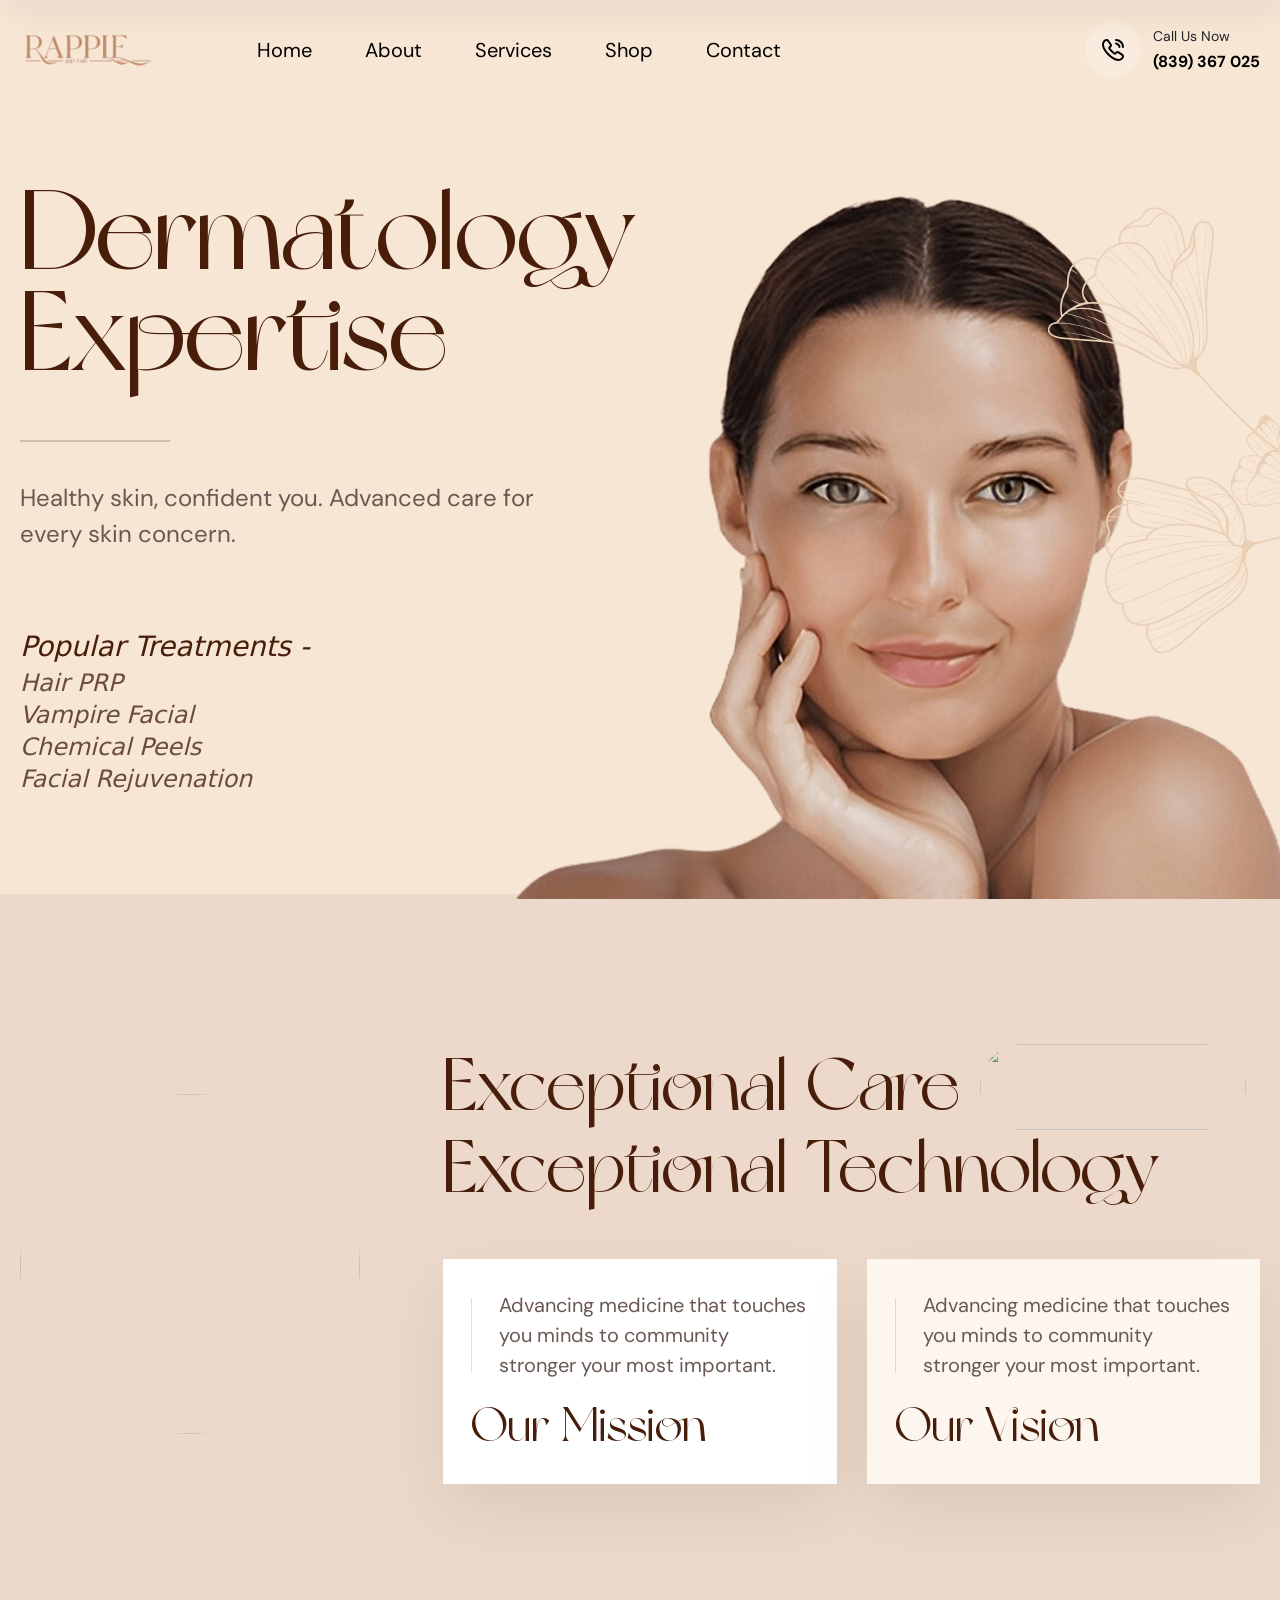
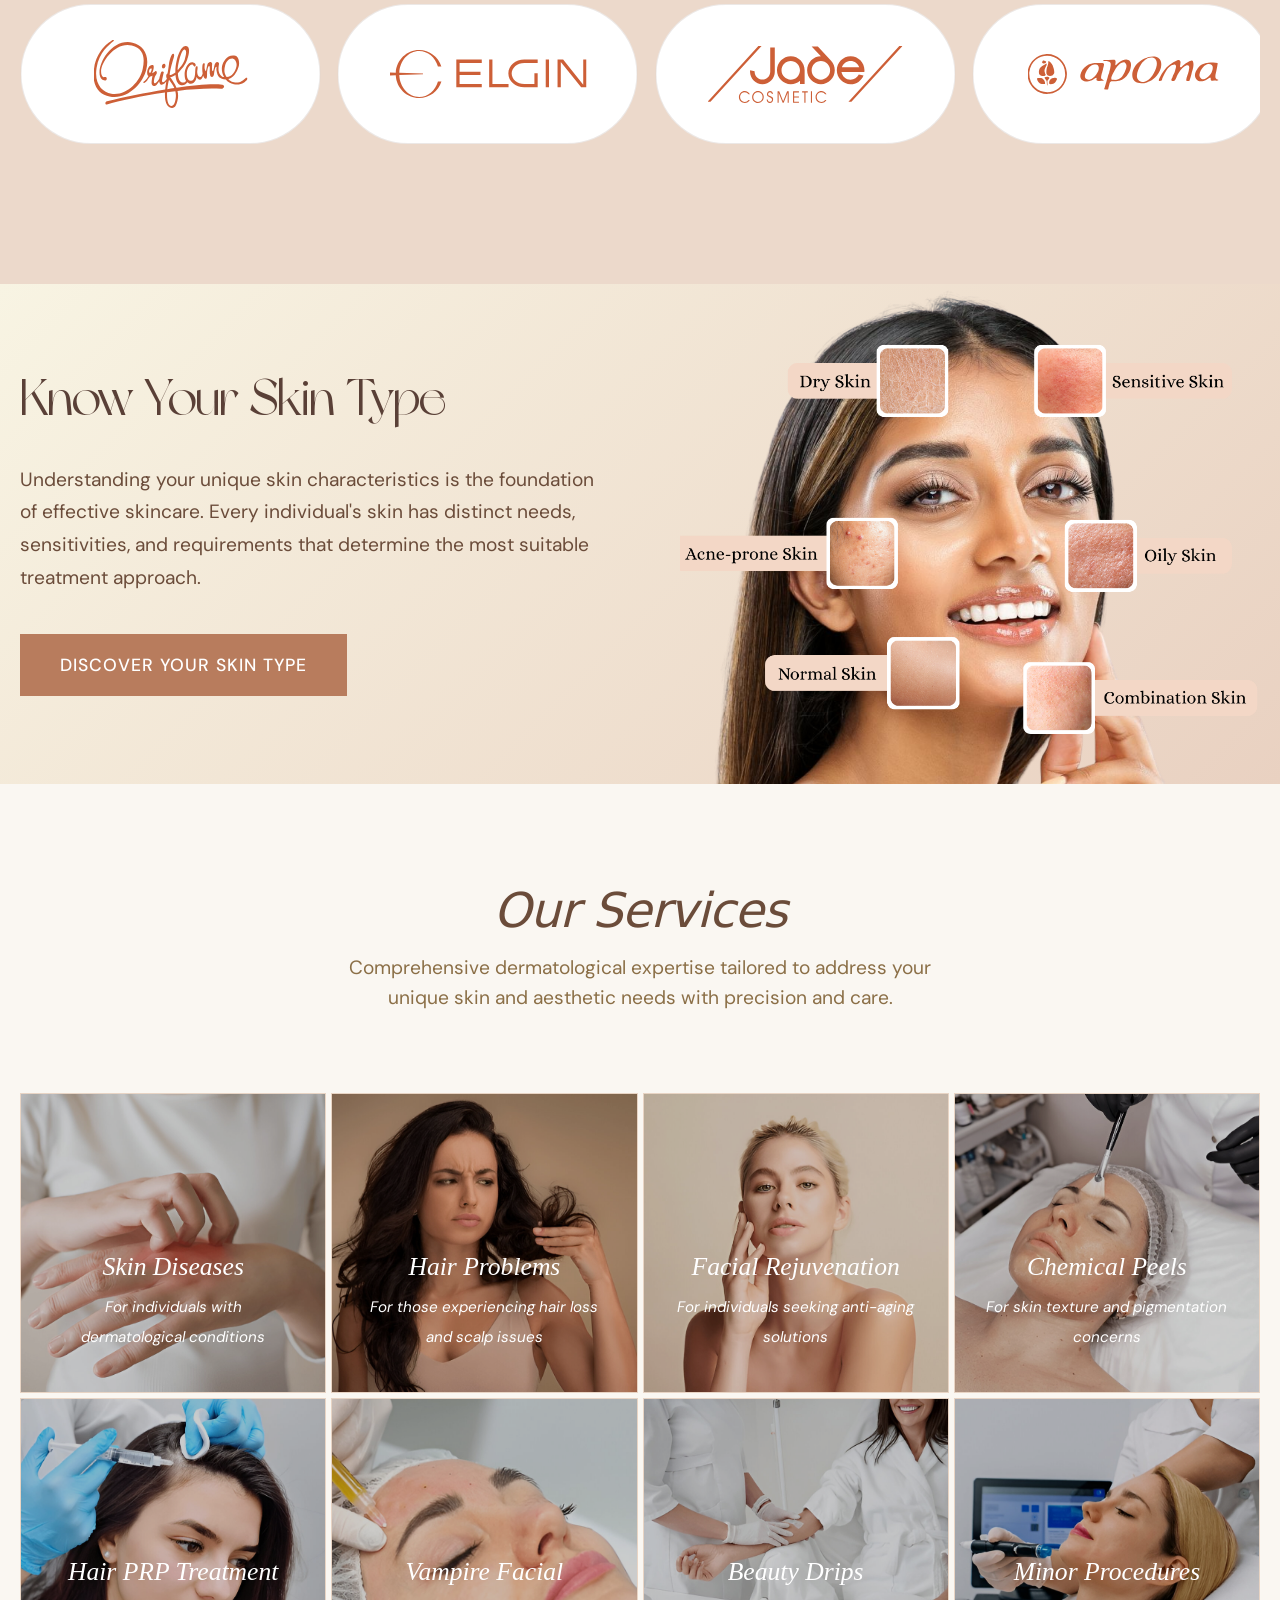
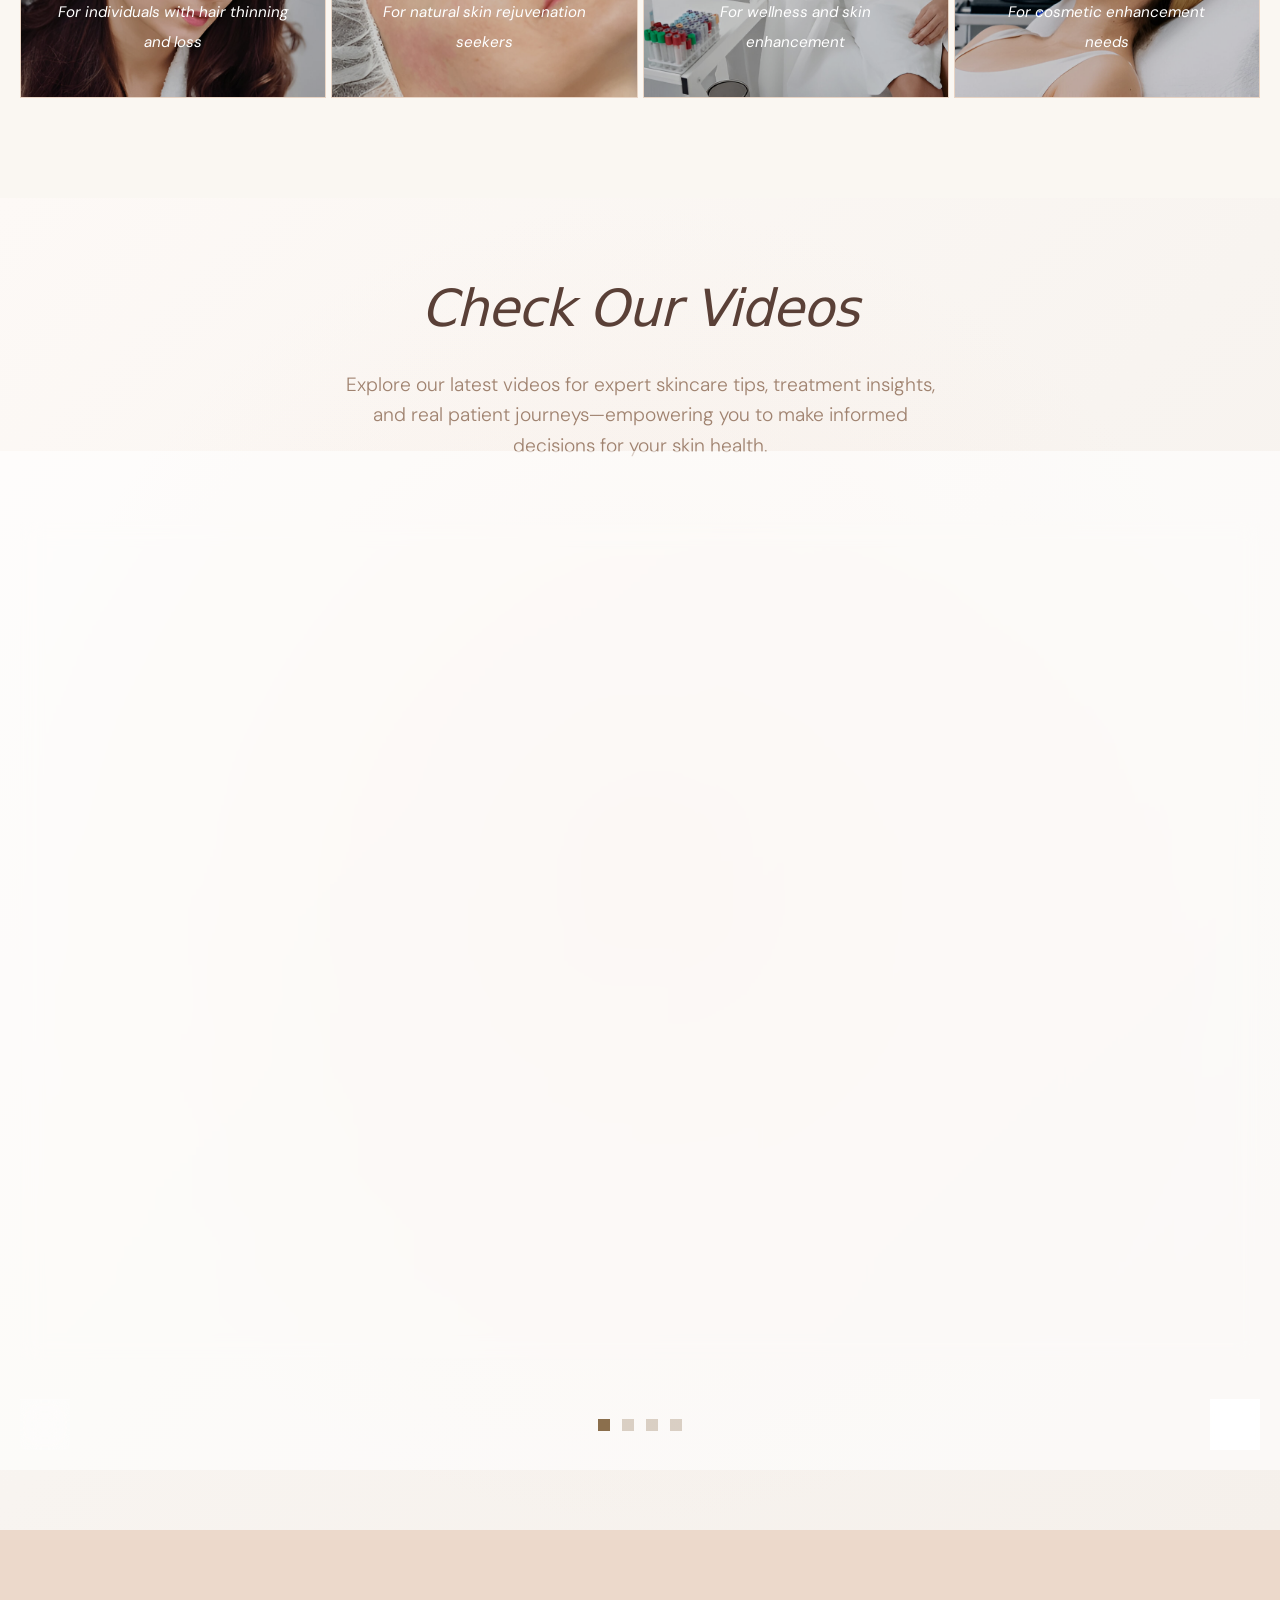
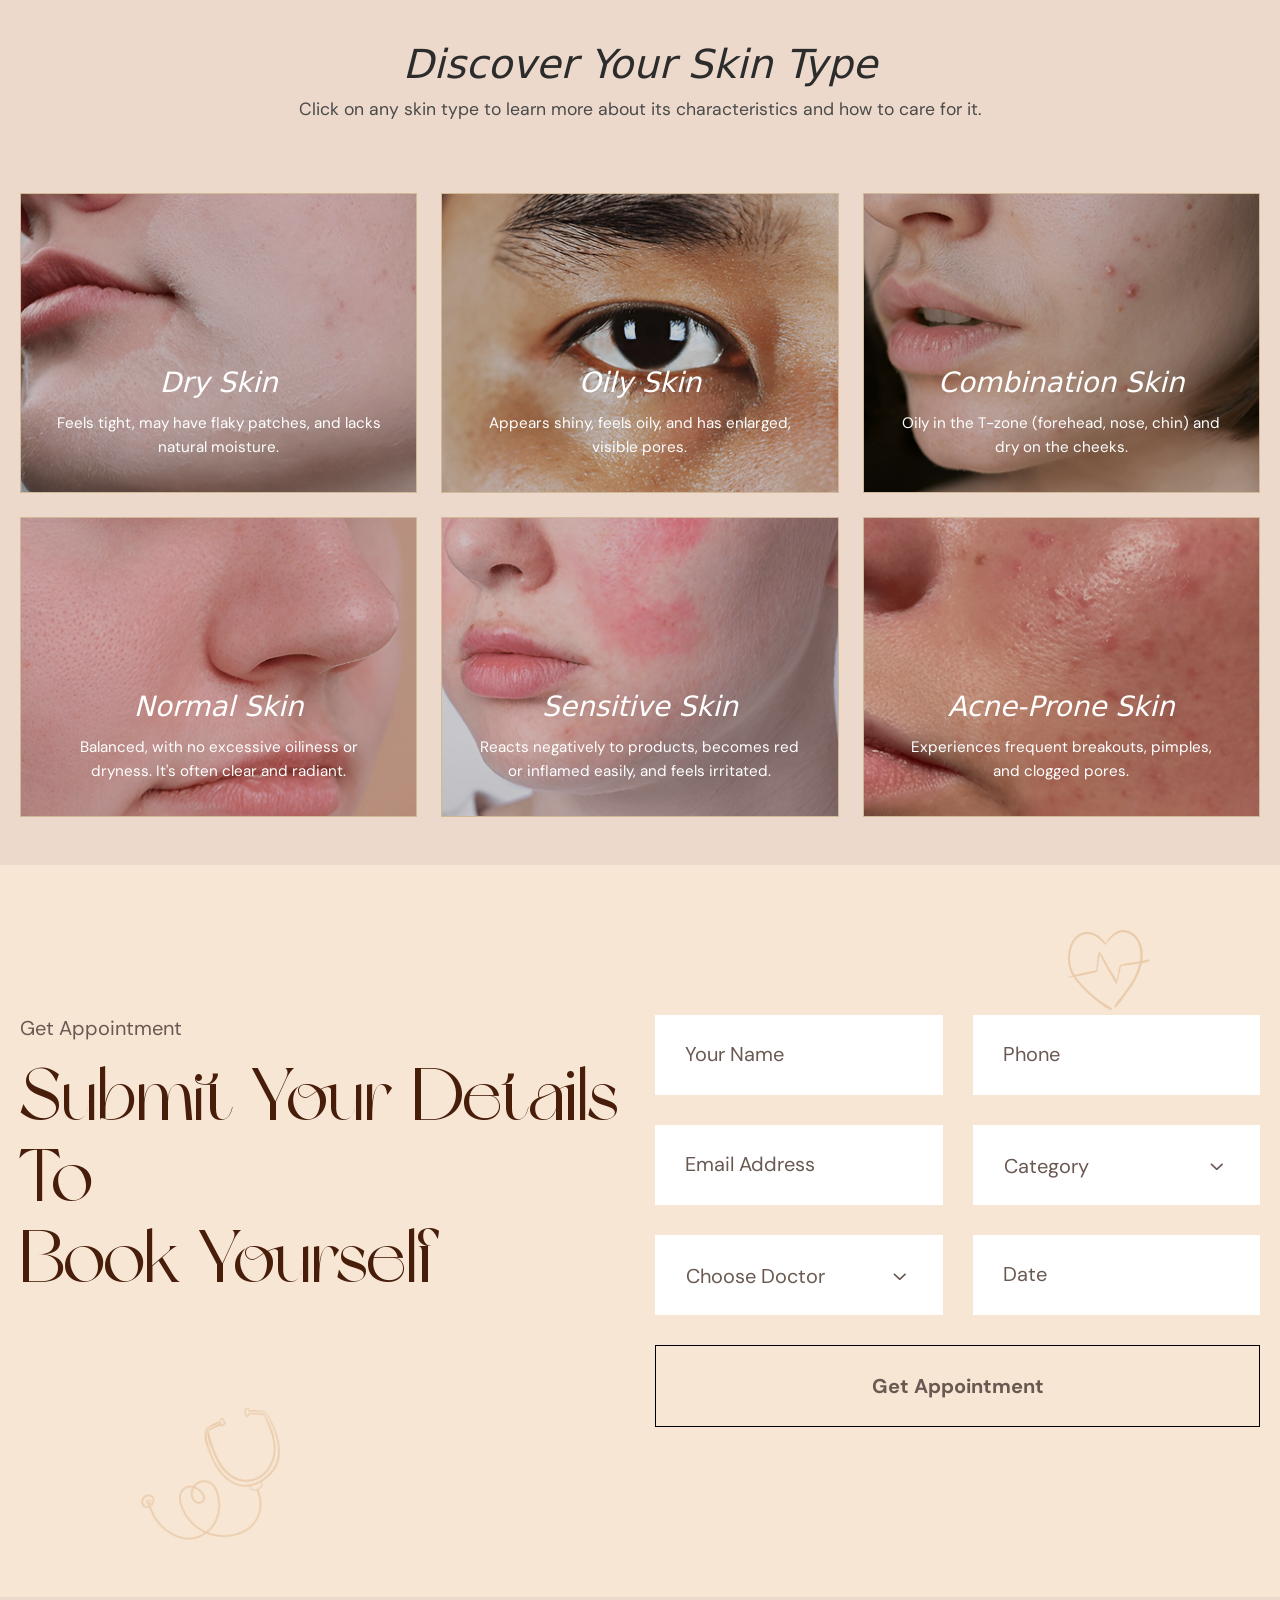
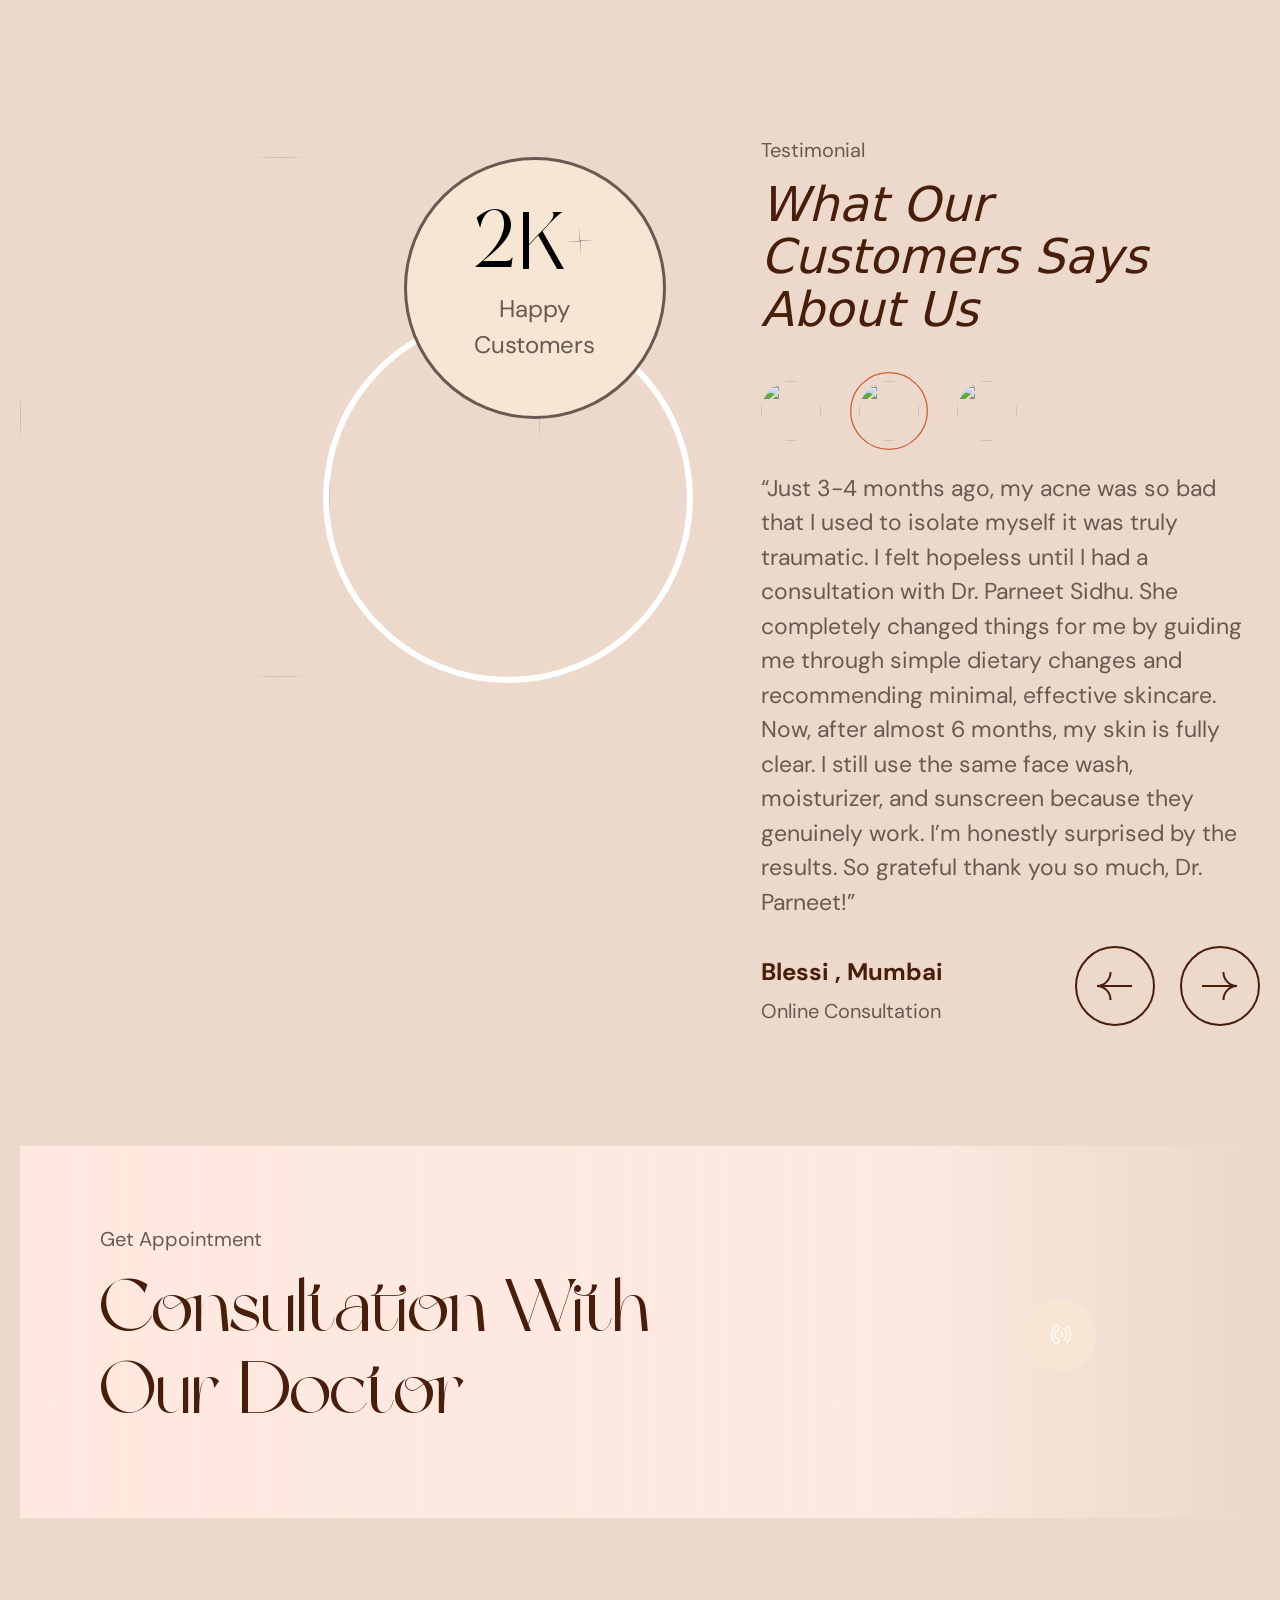
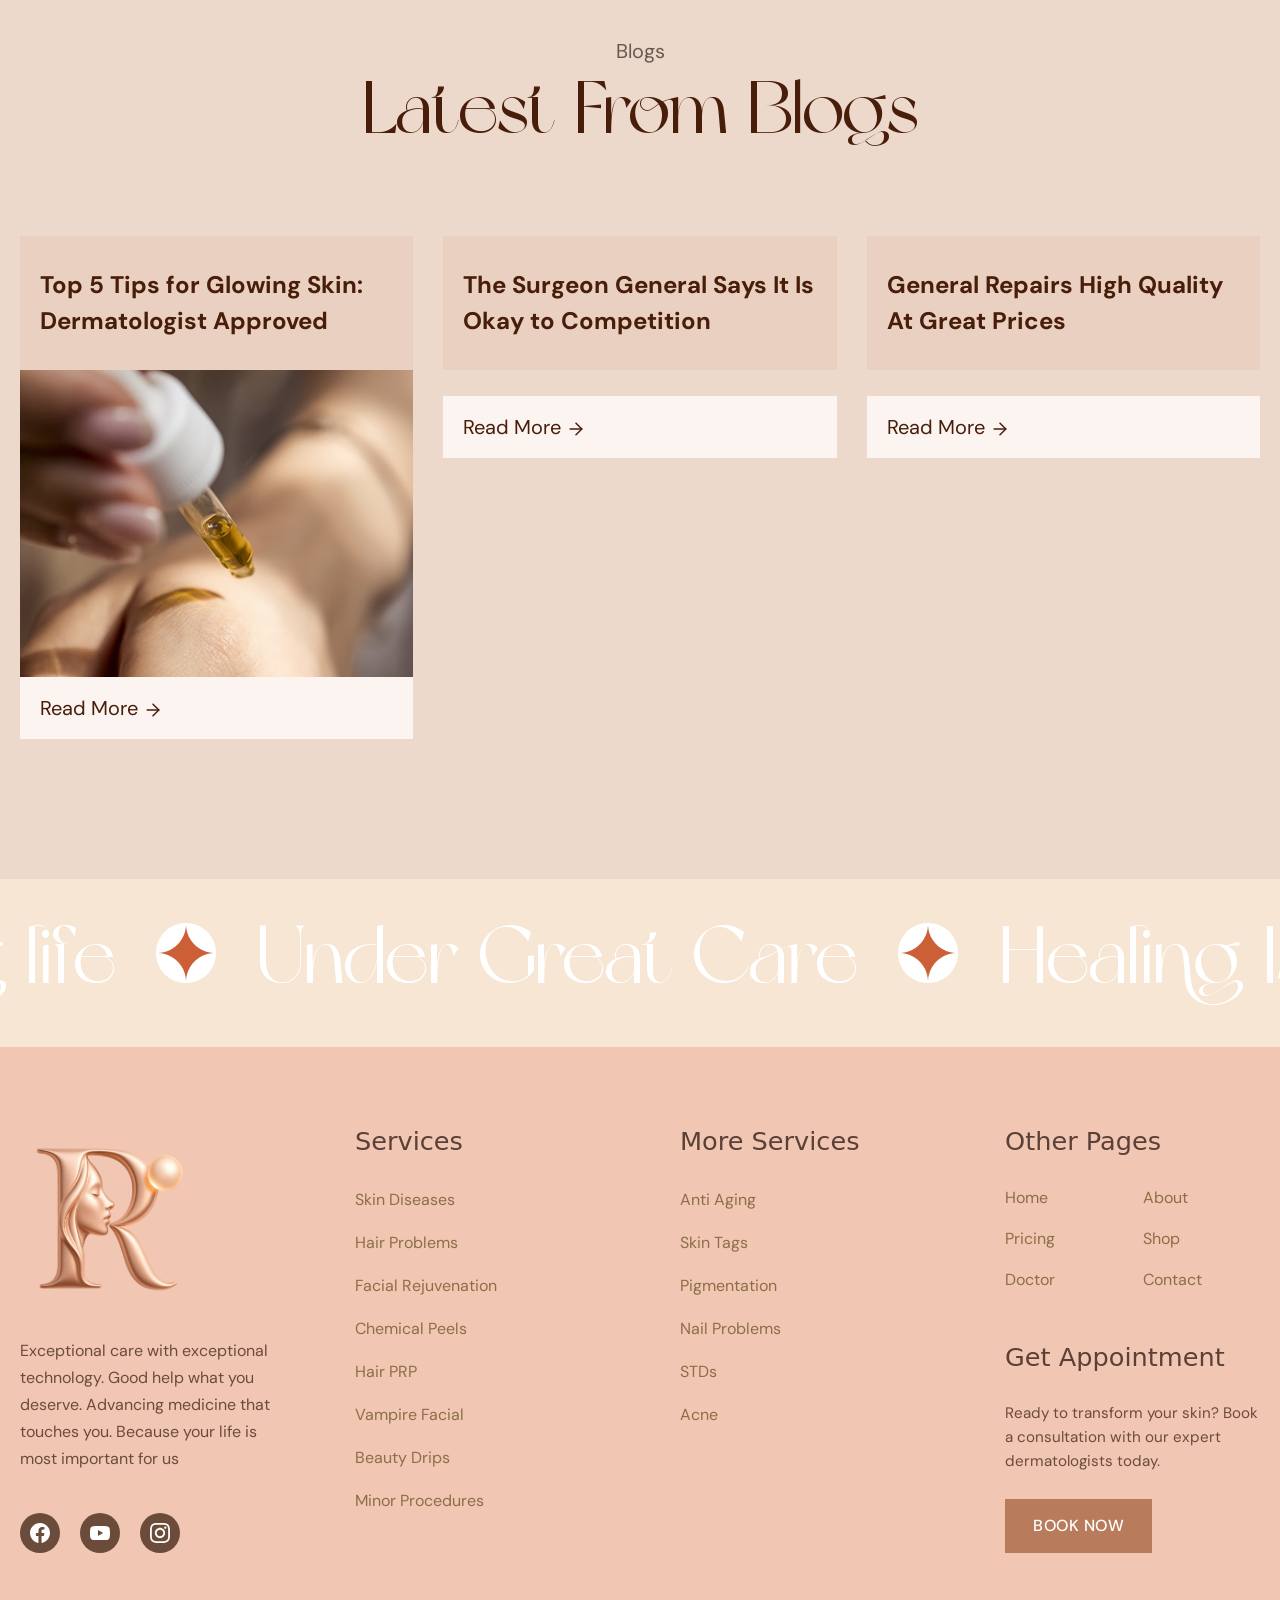
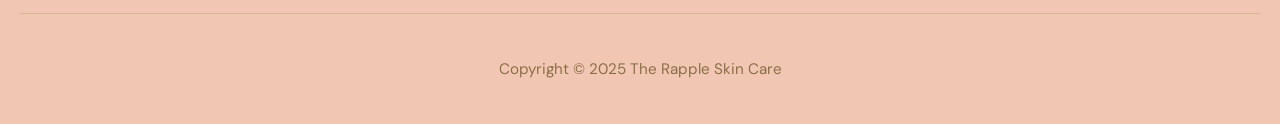
==== commit 40448e8a: "init" ====
--- a/index.html
+++ b/index.html
@@ -1640,10 +1640,11 @@
                         <p>Healthy skin, confident you. Advanced care for <br> every skin concern.</p>
                      </div>
                      <ul class="banner-list">
-                        <li class="banner-list-item"><span>Hair PRP</span></li>
-                        <li class="banner-list-item"><span>Vampire Facial</span></li>
-                        <li class="banner-list-item"><span>Chemical Peels</span></li>
-                        <li class="banner-list-item"><span>Facial Rejuvenation</span></li>
+                        <h3 class="font-ovrd">Popular Treatments -</h3>
+                        <li class="banner-list-item font-ovrd"><span>Hair PRP</span></li>
+                        <li class="banner-list-item font-ovrd"><span>Vampire Facial</span></li>
+                        <li class="banner-list-item font-ovrd"><span>Chemical Peels</span></li>
+                        <li class="banner-list-item font-ovrd"><span>Facial Rejuvenation</span></li>
                      </ul>
                   </div>
                </div>
@@ -1889,21 +1890,21 @@
          </div>
       </div> -->
 
-      <section class="transformation-showcase">
+      <!-- <section class="transformation-showcase">
          <div class="showcase-container">
             <div class="showcase-header">
                <h2 class="showcase-title font-ovrd">Before & After</h2>
             </div>
 
-            <!-- Treatment Tabs -->
+            
             <div class="treatment-tabs">
                <button class="tab-button tab-active" data-tab="filler">Filler Treatment</button>
                <button class="tab-button" data-tab="laser">Laser Treatment</button>
             </div>
 
-            <!-- Tab Content -->
+            
             <div class="comparison-wrapper">
-               <!-- Filler Treatment Tab -->
+               
                <div class="tab-content-panel panel-active" id="filler-content">
                   <div class="image-comparison-container" id="filler-comparison">
                      <img src="https://images.unsplash.com/photo-1559757175-0eb30cd8c063?w=900&h=500&fit=crop&crop=face"
@@ -1926,7 +1927,7 @@
                   </div>
                </div>
 
-               <!-- Laser Treatment Tab -->
+               
                <div class="tab-content-panel" id="laser-content">
                   <div class="image-comparison-container" id="laser-comparison">
                      <img
@@ -1951,7 +1952,7 @@
                </div>
             </div>
          </div>
-      </section>
+      </section> -->
 
       <script>
          // Tab functionality
@@ -2562,9 +2563,7 @@
                      <div class="blog-thumb tp-thumb-common fix">
                         <div class="tp-thumb-common-overlay wow"></div>
                         <a href="#">
-                           <img class="blog-cover"
-                              src="https://images.unsplash.com/photo-1573461160327-b450ce3d8e7f?q=80&w=1065&auto=format&fit=crop&ixlib=rb-4.1.0&ixid=M3wxMjA3fDB8MHxwaG90by1wYWdlfHx8fGVufDB8fHx8fA%3D%3D"
-                              alt="Glowing Skin Tips">
+                           <img class="blog-cover" src="assets/img/blog/blog-cover1.png" alt="Glowing Skin Tips">
                         </a>
                      </div>
                      <div class="blog-btn">
--- a/assets/css/main.css
+++ b/assets/css/main.css
@@ -15668,3 +15668,6 @@
 .offcanvas-open-btn i {
   background-color: #ecd9cb !important;
 }
+.tpbanner-content p {
+  margin-bottom: 80px !important;
+}
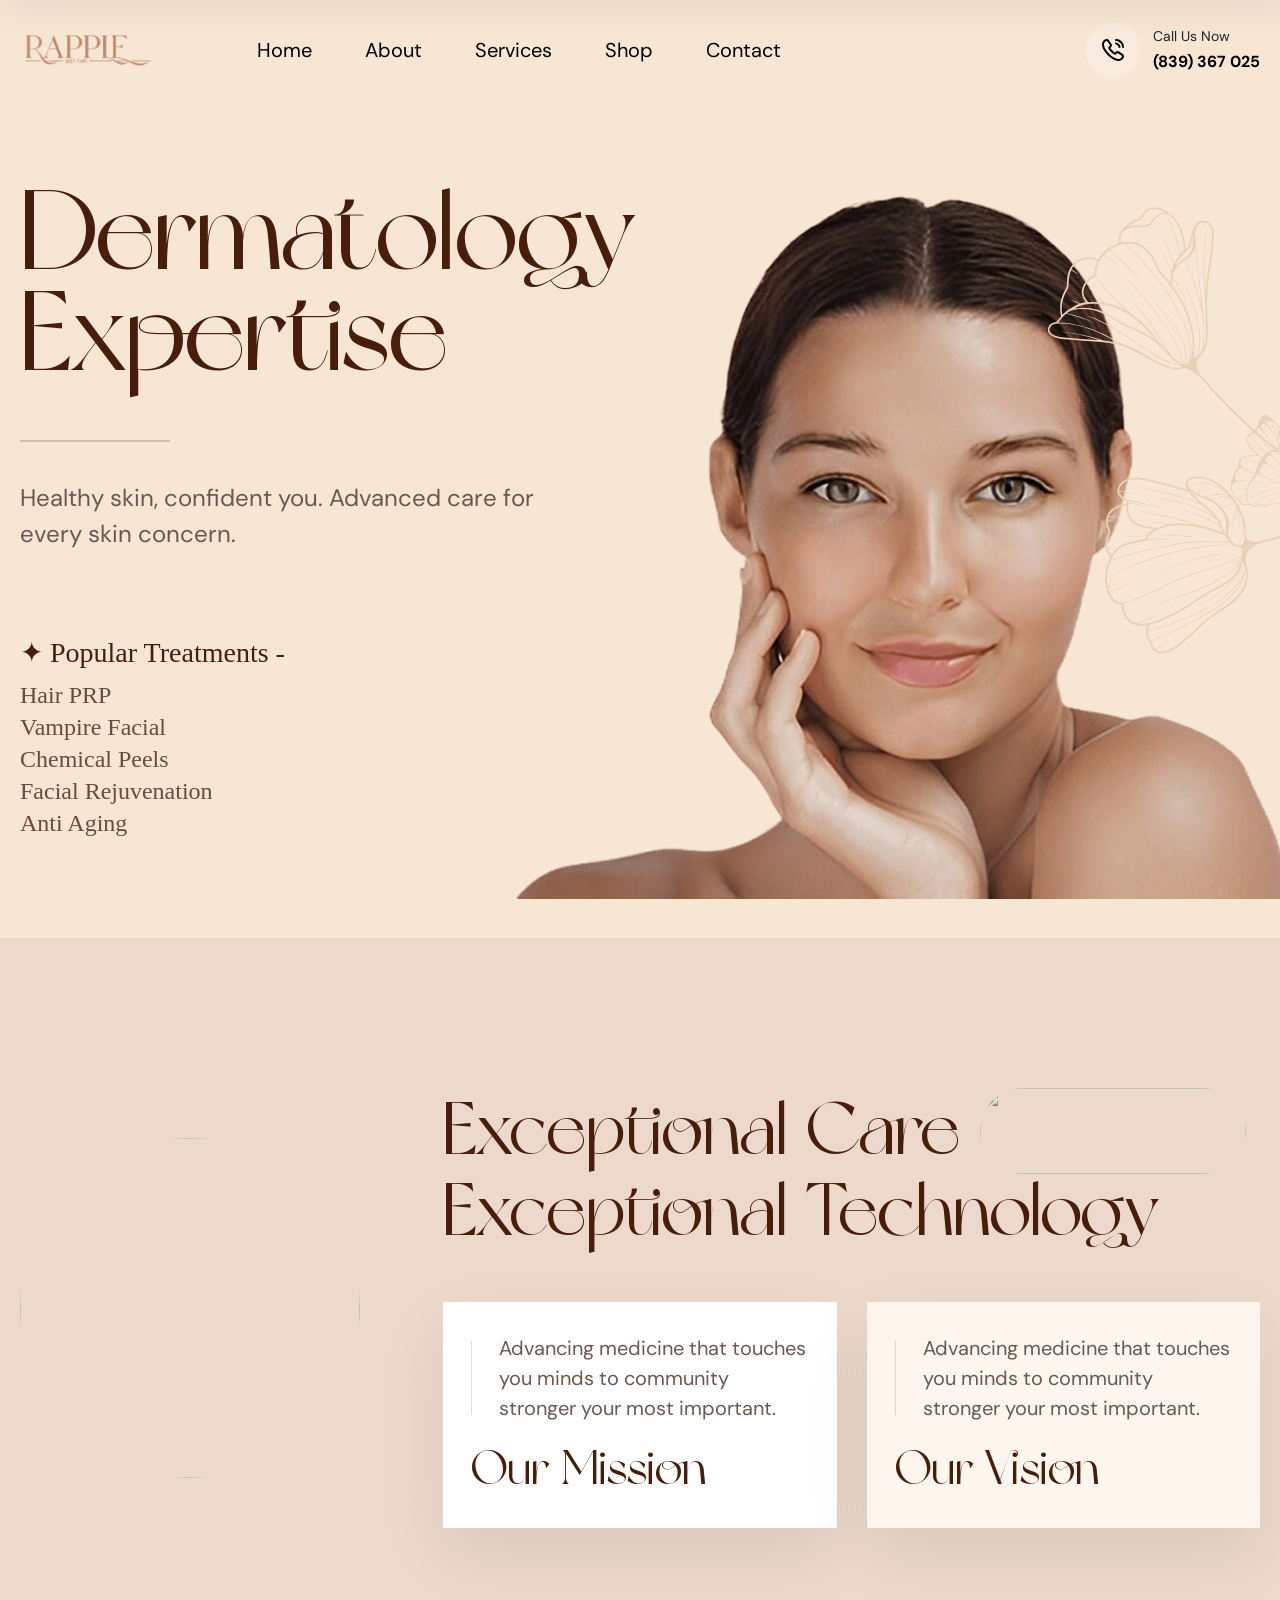
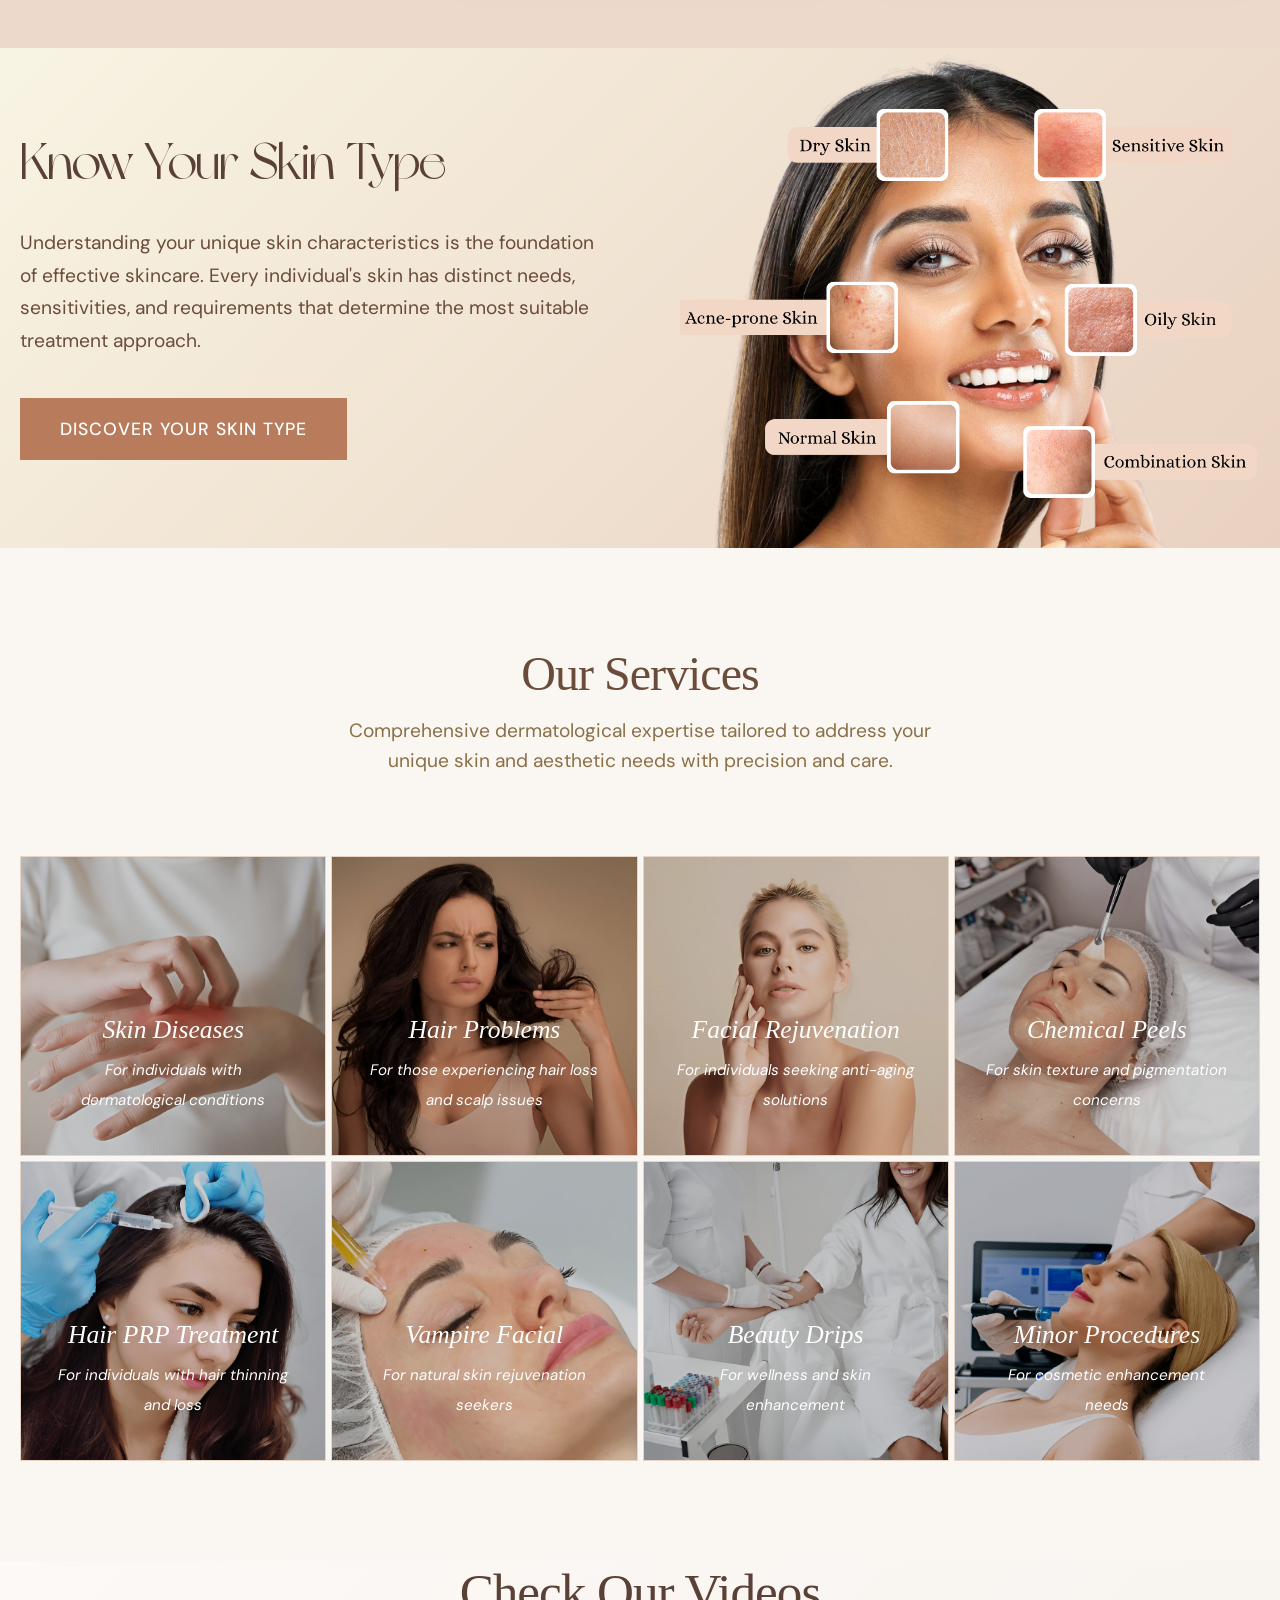
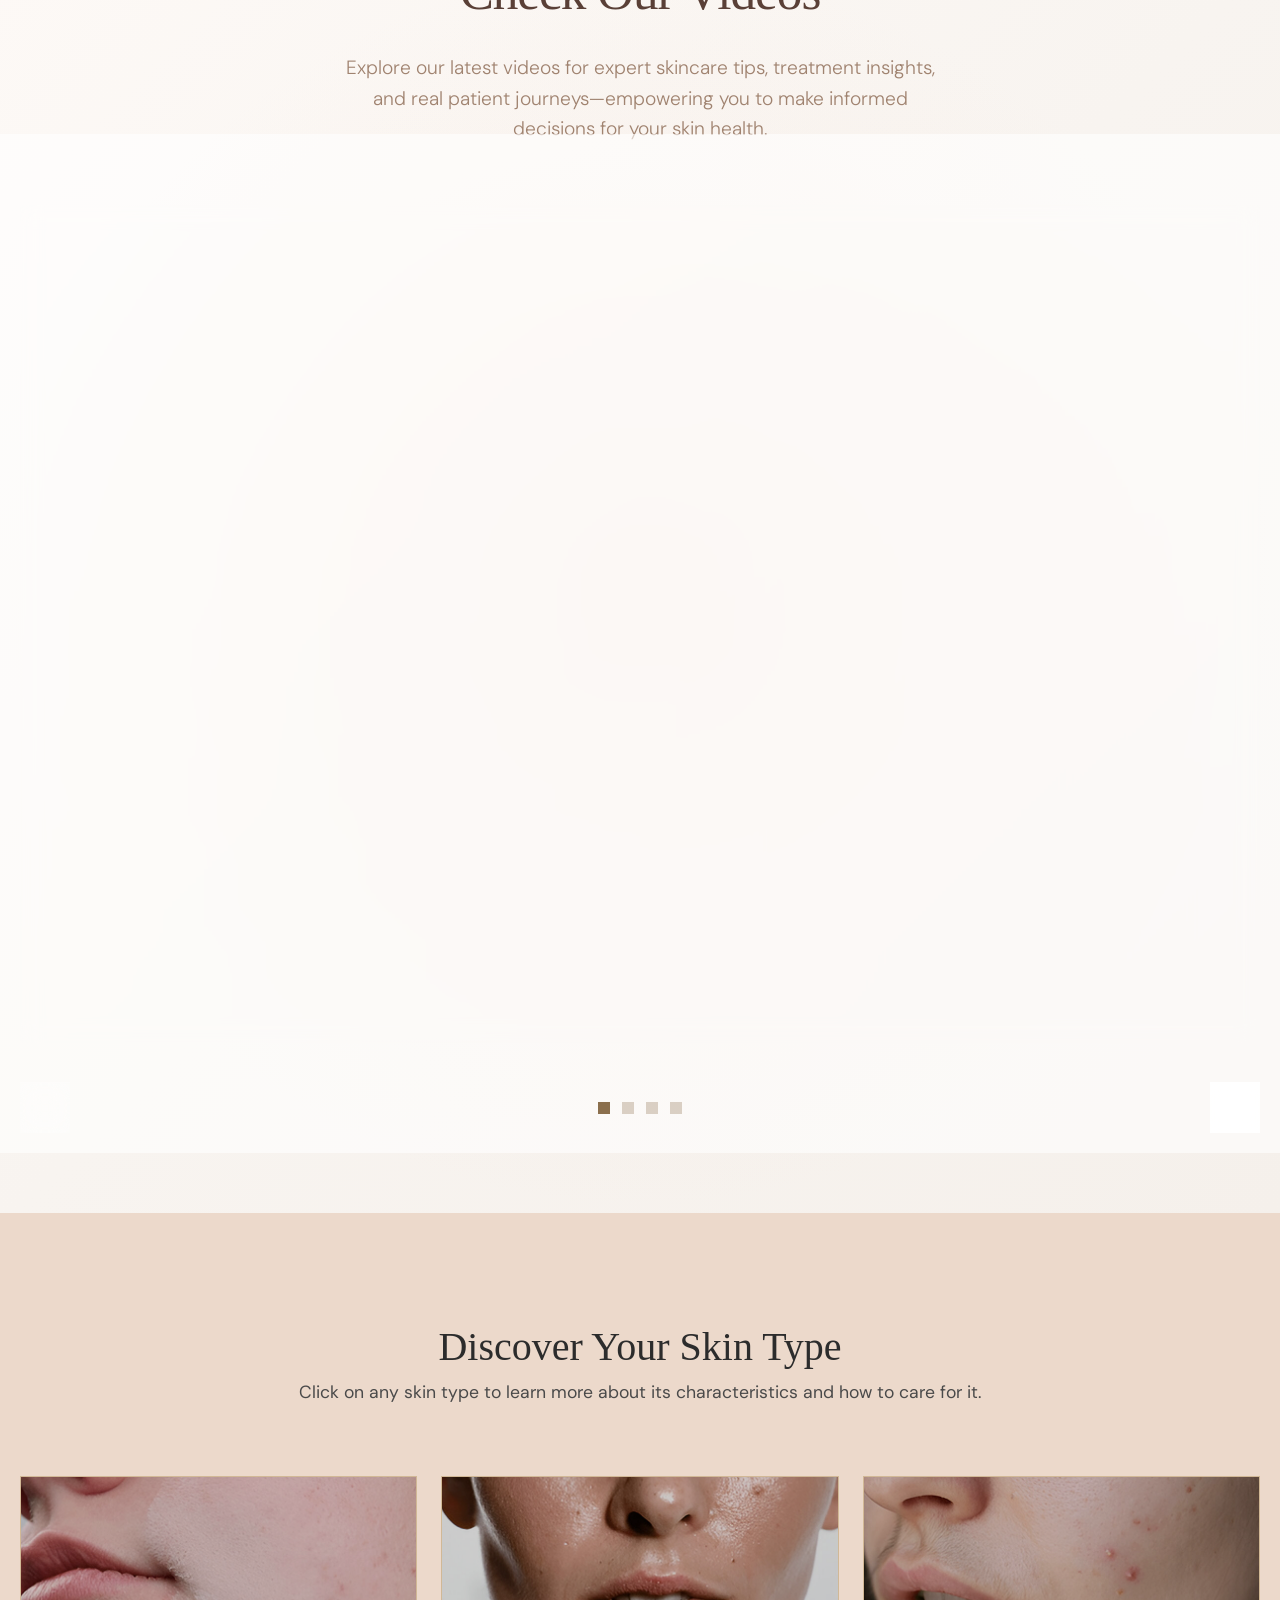
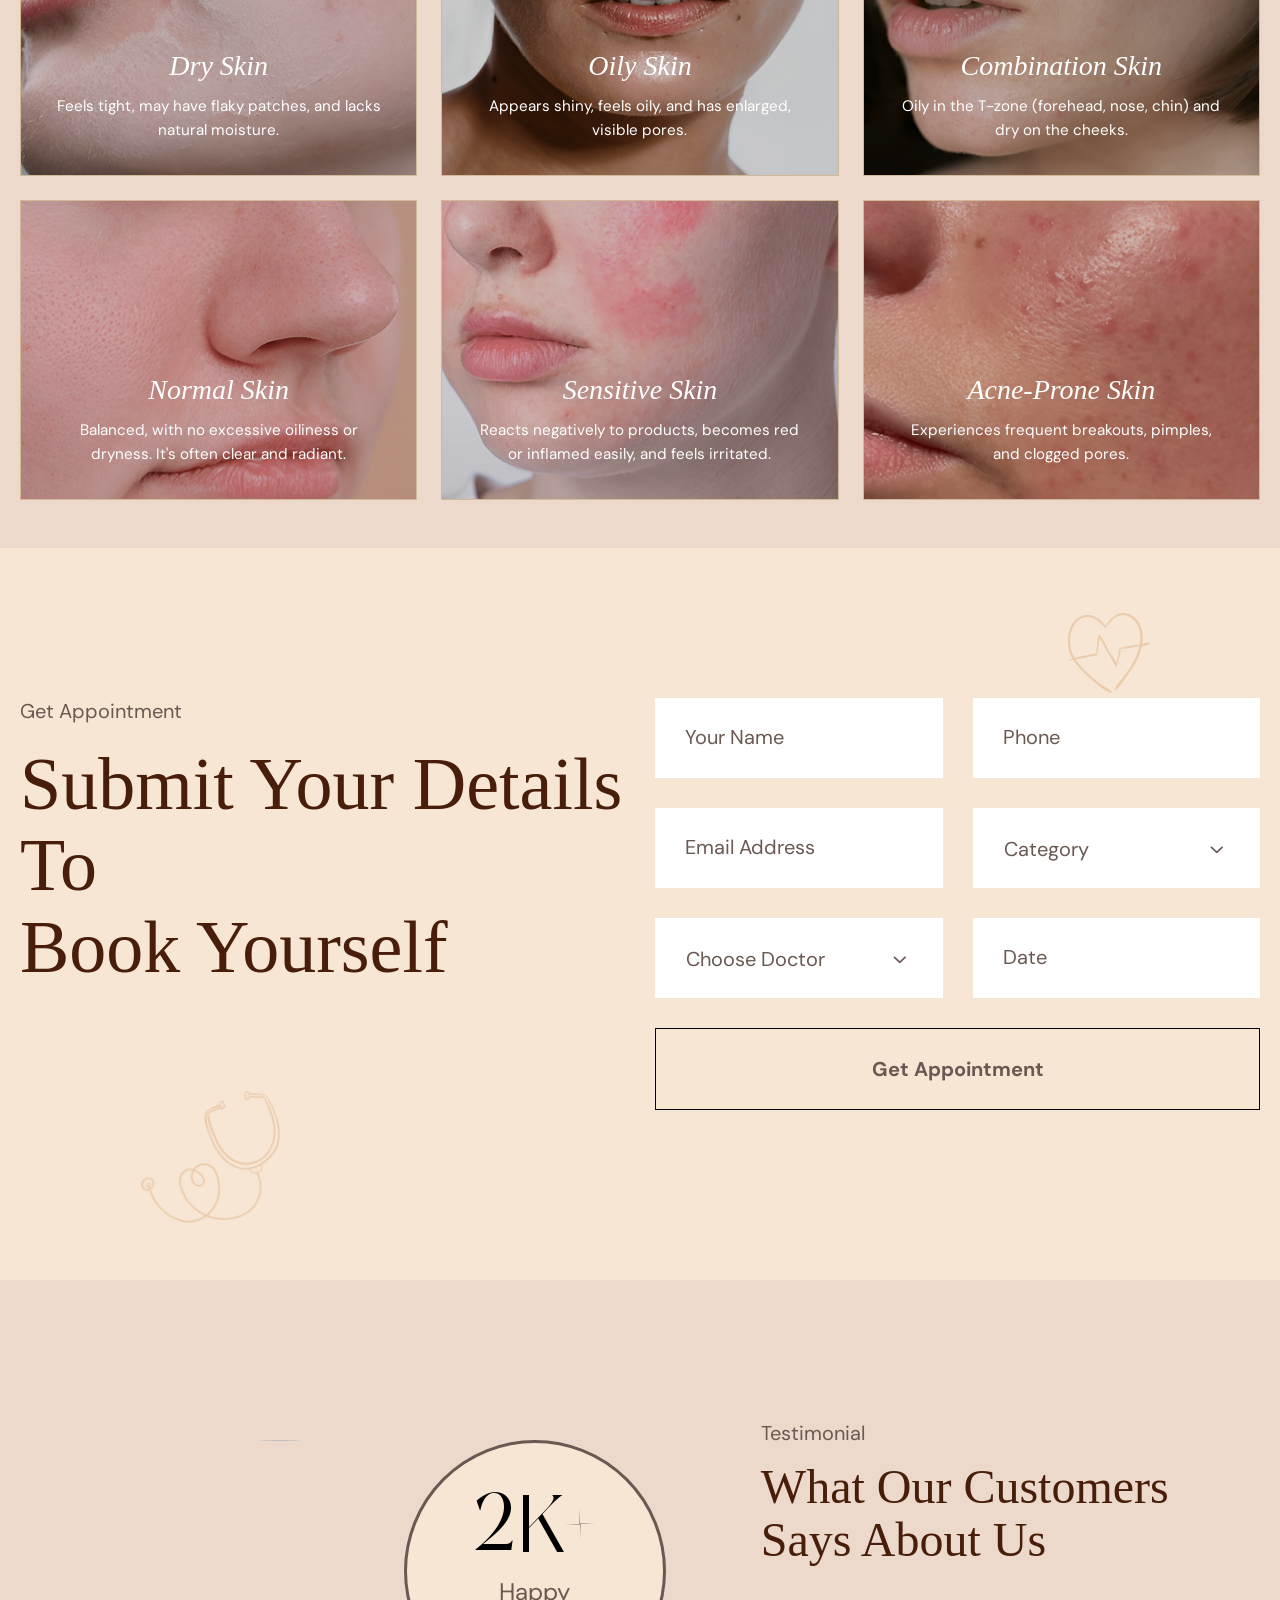
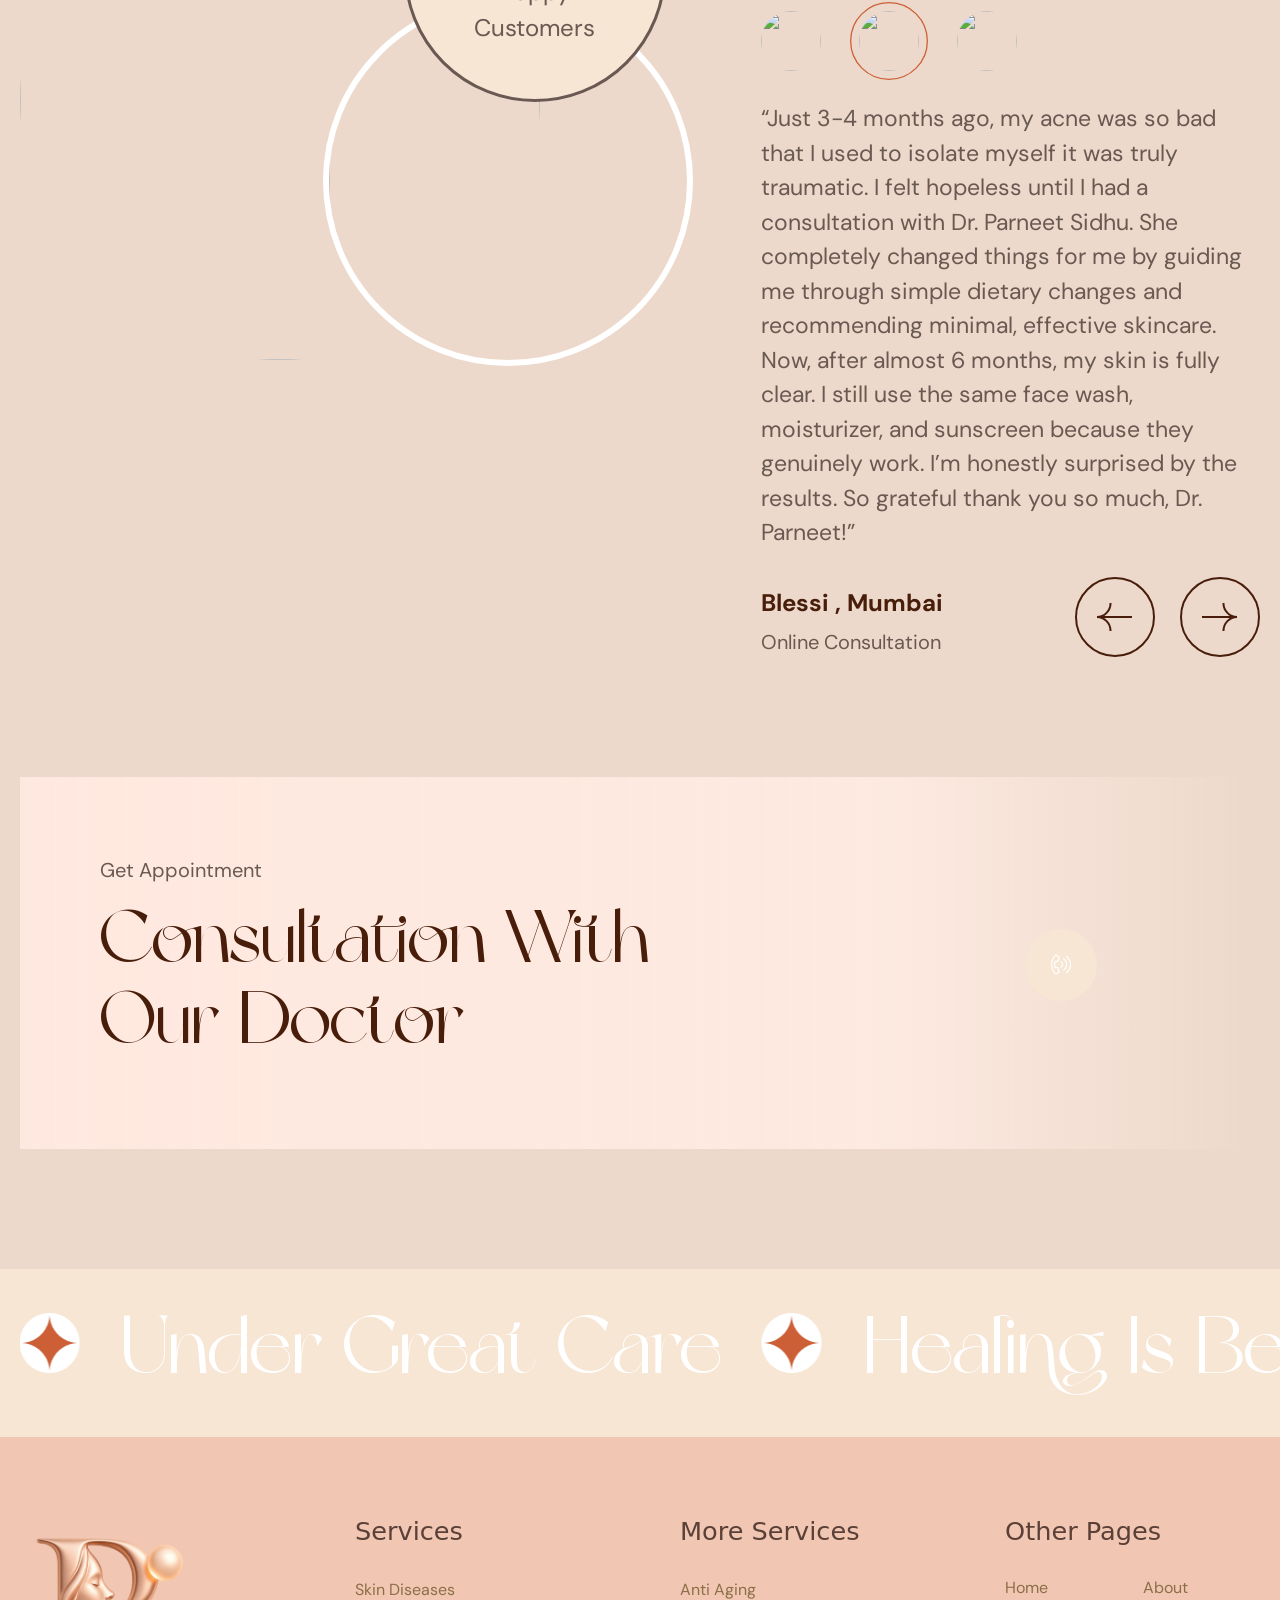
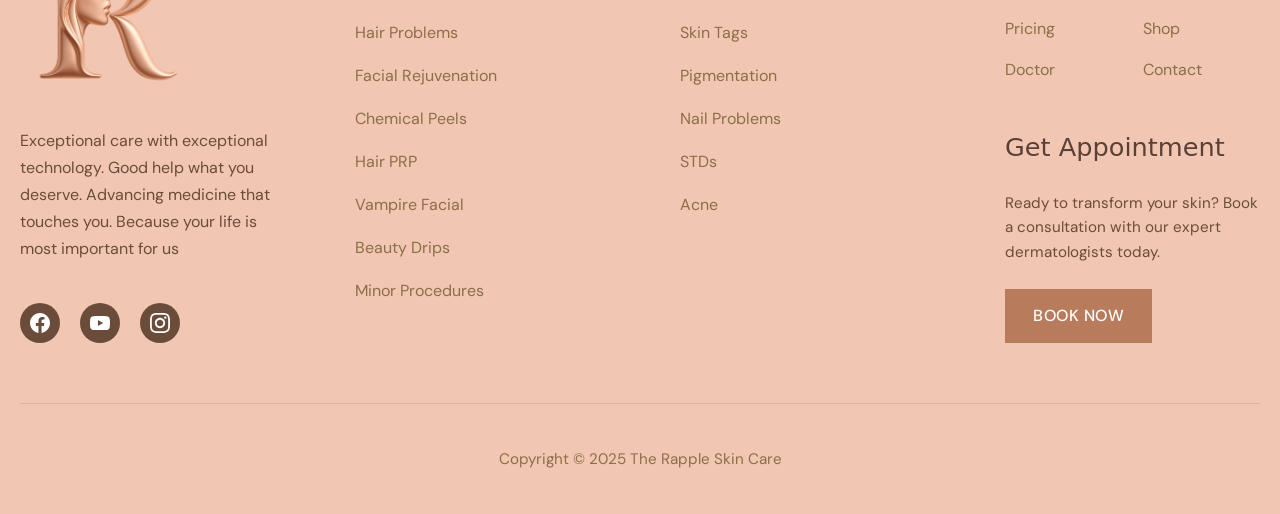
==== commit f808354b: "changes" ====
--- a/index.html
+++ b/index.html
@@ -226,7 +226,8 @@
 
    <style>
       .video-section {
-         padding: 80px 0;
+         padding: 0 auto;
+         padding-bottom: 80px;
          background: linear-gradient(135deg, #fdf9f6 0%, #f8f4f0 50%, #f5f0eb 100%);
          position: relative;
          overflow: hidden;
@@ -1640,11 +1641,13 @@
                         <p>Healthy skin, confident you. Advanced care for <br> every skin concern.</p>
                      </div>
                      <ul class="banner-list">
-                        <h3 class="font-ovrd">Popular Treatments -</h3>
+                        <h3 class="font-ovrd lh-base font-bolder">✦ Popular Treatments -</h3>
                         <li class="banner-list-item font-ovrd"><span>Hair PRP</span></li>
                         <li class="banner-list-item font-ovrd"><span>Vampire Facial</span></li>
                         <li class="banner-list-item font-ovrd"><span>Chemical Peels</span></li>
                         <li class="banner-list-item font-ovrd"><span>Facial Rejuvenation</span></li>
+                        <li class="banner-list-item font-ovrd"><span>Anti Aging</span></li>
+
                      </ul>
                   </div>
                </div>
@@ -1736,7 +1739,7 @@
       <!-- about-area-end -->
 
       <!-- brand-area-start -->
-      <div class="brand-area pb-140">
+      <!-- <div class="brand-area pb-140">
          <div class="container">
             <div class="row">
                <div class="col-lg-12">
@@ -1775,7 +1778,7 @@
                </div>
             </div>
          </div>
-      </div>
+      </div> -->
       <!-- brand-area-end -->
 
       <!-- Know Your Skin Type Section -->
@@ -2171,7 +2174,7 @@
                   data-skin-description="Feels tight, often with rough or flaky patches. It produces less oil than other skin types and can appear dull."
                   data-skin-treatment="Focus on hydration with hyaluronic acid and ceramide-rich products. Use a gentle, non-foaming cleanser and thick moisturizers to lock in moisture.">
                   <div class="card-content">
-                     <h3 class="font-ovrd">Dry Skin</h3>
+                     <h3 class="font-ovrd fst-italic">Dry Skin</h3>
                      <p>Feels tight, may have flaky patches, and lacks natural moisture.</p>
                   </div>
                </div>
@@ -2179,13 +2182,13 @@
 
             <!-- Oily Skin Card -->
             <div class="col-md-6 col-lg-4">
-               <div class="skin-type-card" style="background-image: url('assets/img/skin-type/oily.png')"
+               <div class="skin-type-card" style="background-image: url('assets/img/skin-type/oilyskin.png')"
                   data-bs-toggle="modal" data-bs-target="#skinModal" data-skin-type="Oily Skin"
-                  data-skin-image="assets/img/skin-type/oily.png"
+                  data-skin-image="assets/img/skin-type/oilyskin.png"
                   data-skin-description="Feels sticky to the touch and appears shiny, especially in the T-zone. Pores are often enlarged and visible."
                   data-skin-treatment="Incorporate products with salicylic acid or niacinamide to control oil production. Use a gentle foaming cleanser and a lightweight, oil-free moisturizer.">
                   <div class="card-content">
-                     <h3 class="font-ovrd">Oily Skin</h3>
+                     <h3 class="font-ovrd fst-italic">Oily Skin</h3>
                      <p>Appears shiny, feels oily, and has enlarged, visible pores.</p>
                   </div>
                </div>
@@ -2199,7 +2202,7 @@
                   data-skin-description="Characterized by both oily and dry areas. Typically, the T-zone (forehead, nose, and chin) is oily, while the cheeks are dry."
                   data-skin-treatment="Use a targeted approach. Use a gentle cleanser for all areas, and then apply different products to the T-zone and cheeks as needed, focusing on balancing moisture.">
                   <div class="card-content">
-                     <h3 class="font-ovrd">Combination Skin</h3>
+                     <h3 class="font-ovrd fst-italic">Combination Skin</h3>
                      <p>Oily in the T-zone (forehead, nose, chin) and dry on the cheeks.</p>
                   </div>
                </div>
@@ -2213,7 +2216,7 @@
                   data-skin-description="Well-balanced, with a healthy moisture content and minimal imperfections. It is neither too oily nor too dry and feels comfortable."
                   data-skin-treatment="Maintain this balance with a simple, consistent routine. Use a mild cleanser, a hydrating serum, and a moisturizer with SPF to protect against sun damage.">
                   <div class="card-content">
-                     <h3 class="font-ovrd">Normal Skin</h3>
+                     <h3 class="font-ovrd fst-italic">Normal Skin</h3>
                      <p>Balanced, with no excessive oiliness or dryness. It's often clear and radiant.</p>
                   </div>
                </div>
@@ -2227,7 +2230,7 @@
                   data-skin-description="Prone to redness, itching, and reactions to certain products. It is easily irritated and can feel hot or uncomfortable to the touch."
                   data-skin-treatment="Opt for hypoallergenic and fragrance-free products. Look for soothing ingredients like aloe vera or chamomile, and patch test new products to avoid reactions.">
                   <div class="card-content">
-                     <h3 class="font-ovrd">Sensitive Skin</h3>
+                     <h3 class="font-ovrd fst-italic">Sensitive Skin</h3>
                      <p>Reacts negatively to products, becomes red or inflamed easily, and feels irritated.</p>
                   </div>
                </div>
@@ -2241,7 +2244,7 @@
                   data-skin-description="Regularly develops breakouts, blemishes, or pimples. This type can be oily or combination and is prone to clogged pores."
                   data-skin-treatment="Utilize treatments with benzoyl peroxide or retinoids to target breakouts. Ensure your routine includes thorough cleansing and products that won't clog pores (non-comedogenic).">
                   <div class="card-content">
-                     <h3 class="font-ovrd">Acne-Prone Skin</h3>
+                     <h3 class="font-ovrd fst-italic">Acne-Prone Skin</h3>
                      <p>Experiences frequent breakouts, pimples, and clogged pores.</p>
                   </div>
                </div>
@@ -2281,7 +2284,7 @@
                      <div class=" mb-20">
                         <span class="font-dark">Get Appointment</span>
                      </div>
-                     <h2 class="tpsection-title">Submit Your Details To <br> Book Yourself</h2>
+                     <h2 class="tpsection-title font-ovrd fts-normal">Submit Your Details To <br> Book Yourself</h2>
                   </div>
                </div>
                <div class="col-xxl-7 col-xl-6 col-lg-7">
@@ -2540,7 +2543,7 @@
       <!-- cta-area-end -->
 
       <!-- blog-area-start -->
-      <section class="blog-area mb-110">
+      <!-- <section class="blog-area mb-110">
          <div class="container">
             <div class="row">
                <div class="col-lg-12">
@@ -2639,7 +2642,7 @@
                </div>
             </div>
          </div>
-      </section>
+      </section> -->
       <!-- blog-area-end -->
 
       <!-- brand-slider-area-start -->
--- a/assets/css/main.css
+++ b/assets/css/main.css
@@ -15626,10 +15626,9 @@
 }
 
 .font-ovrd {
-  font-family: system-ui, -apple-system, BlinkMacSystemFont, "Segoe UI", Roboto,
-    Oxygen, Ubuntu, Cantarell, "Open Sans", "Helvetica Neue", sans-serif !important;
+  font-family: Georgia, "Times New Roman", Times, serif !important;
   font-weight: 400 !important;
-  font-style: italic;
+  /* font-style: italic; */
 }
 
 .font-dark {
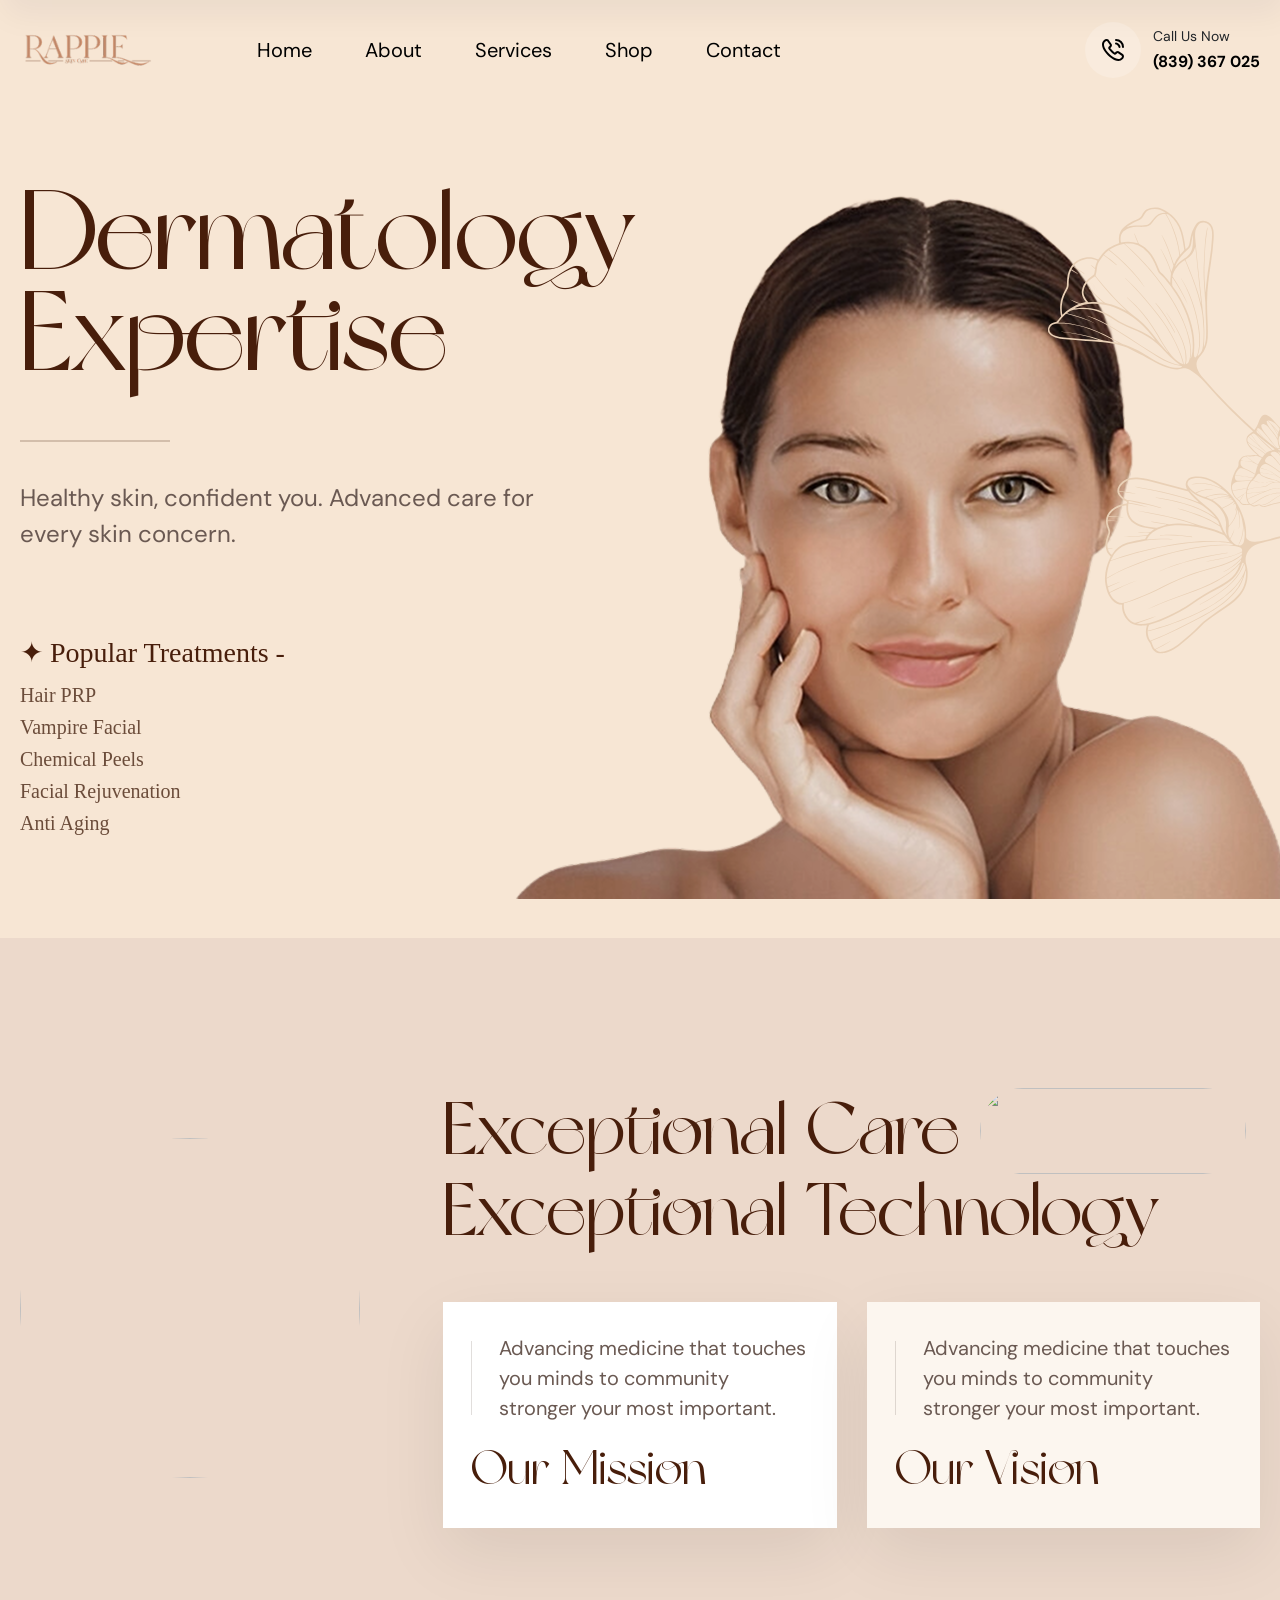
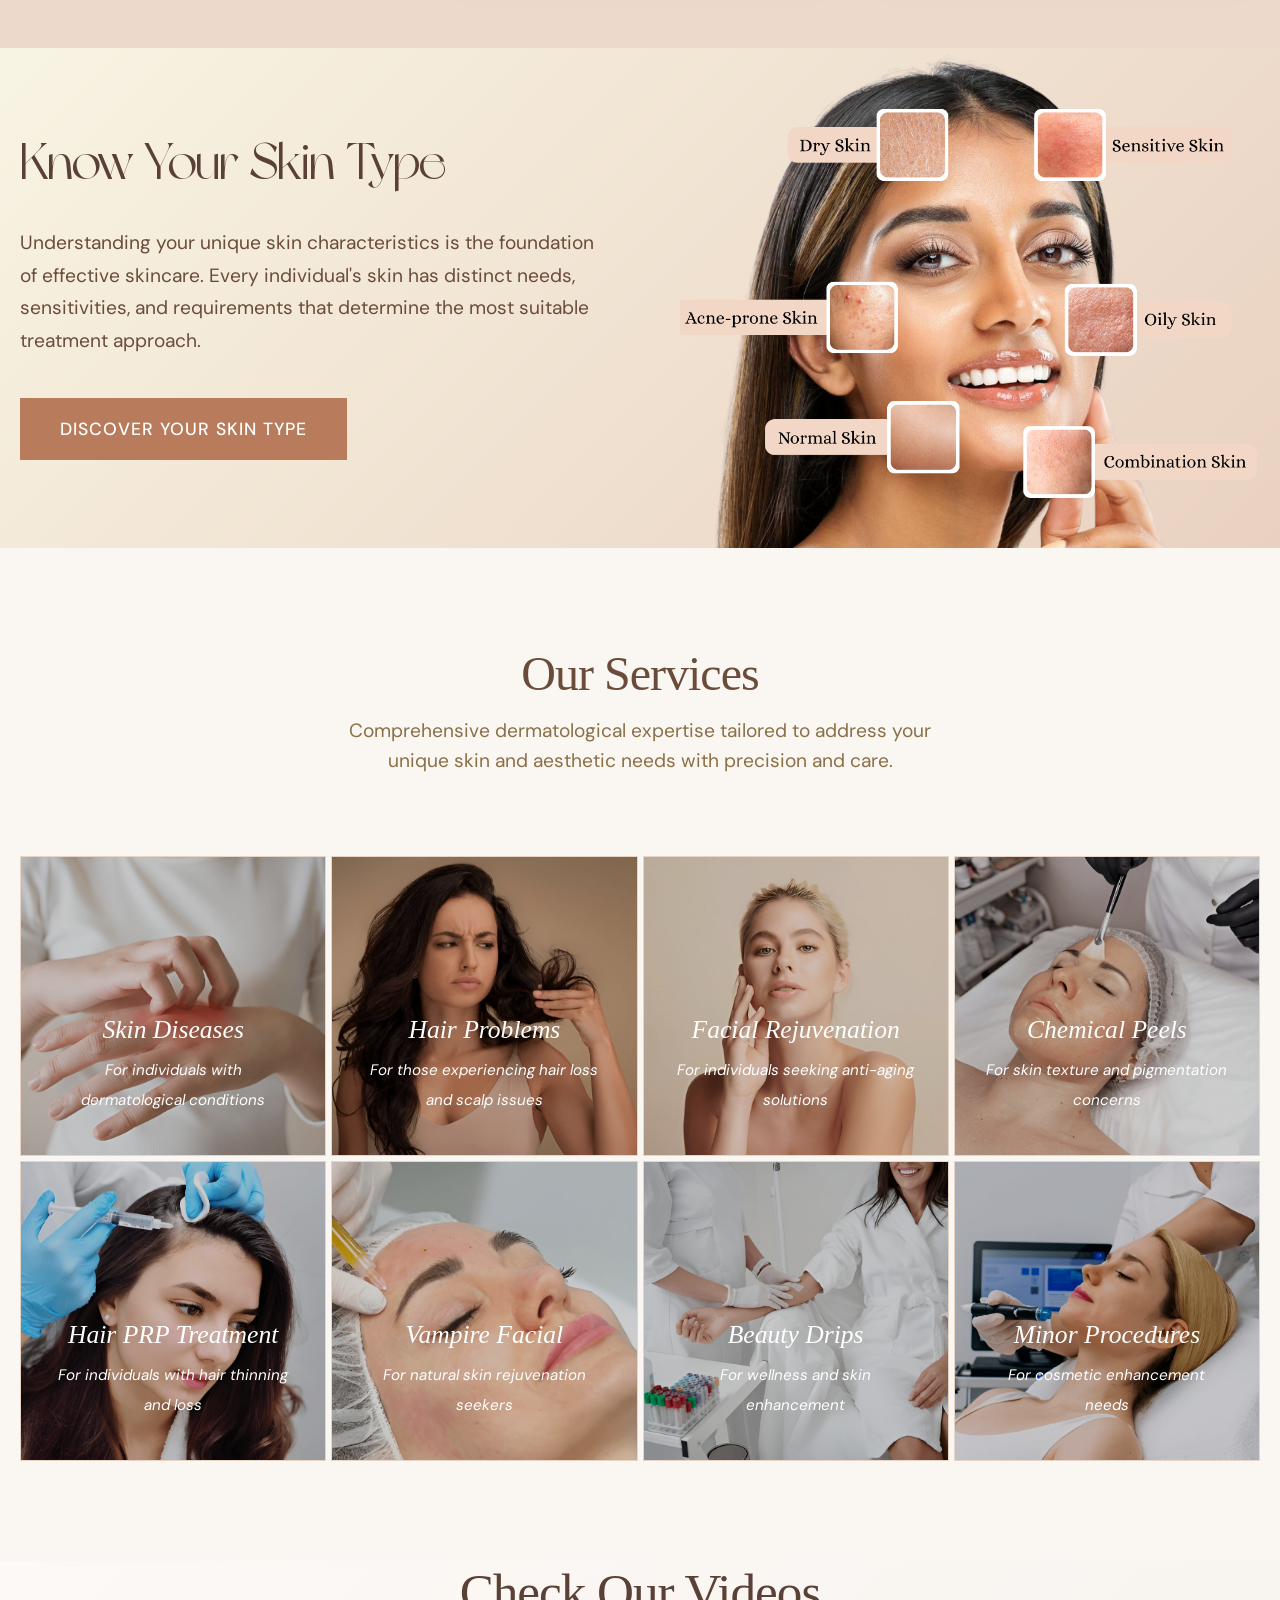
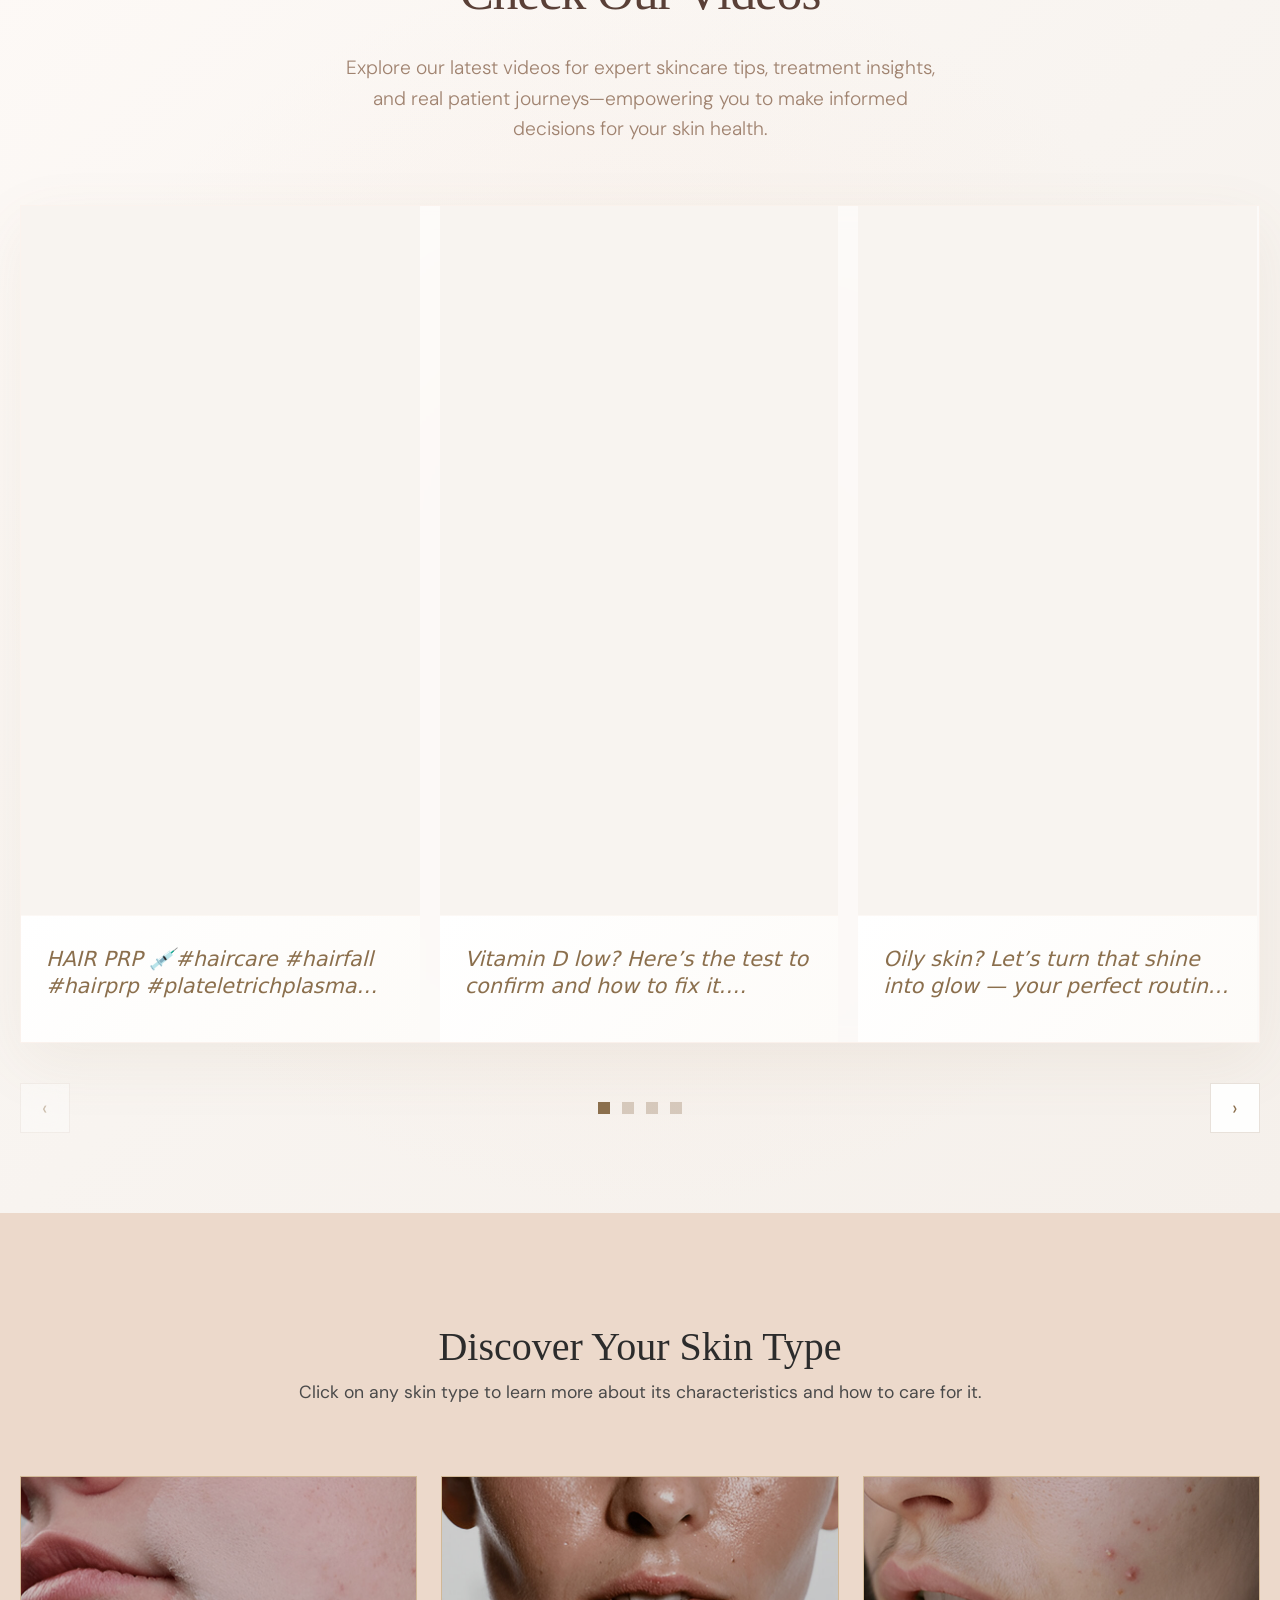
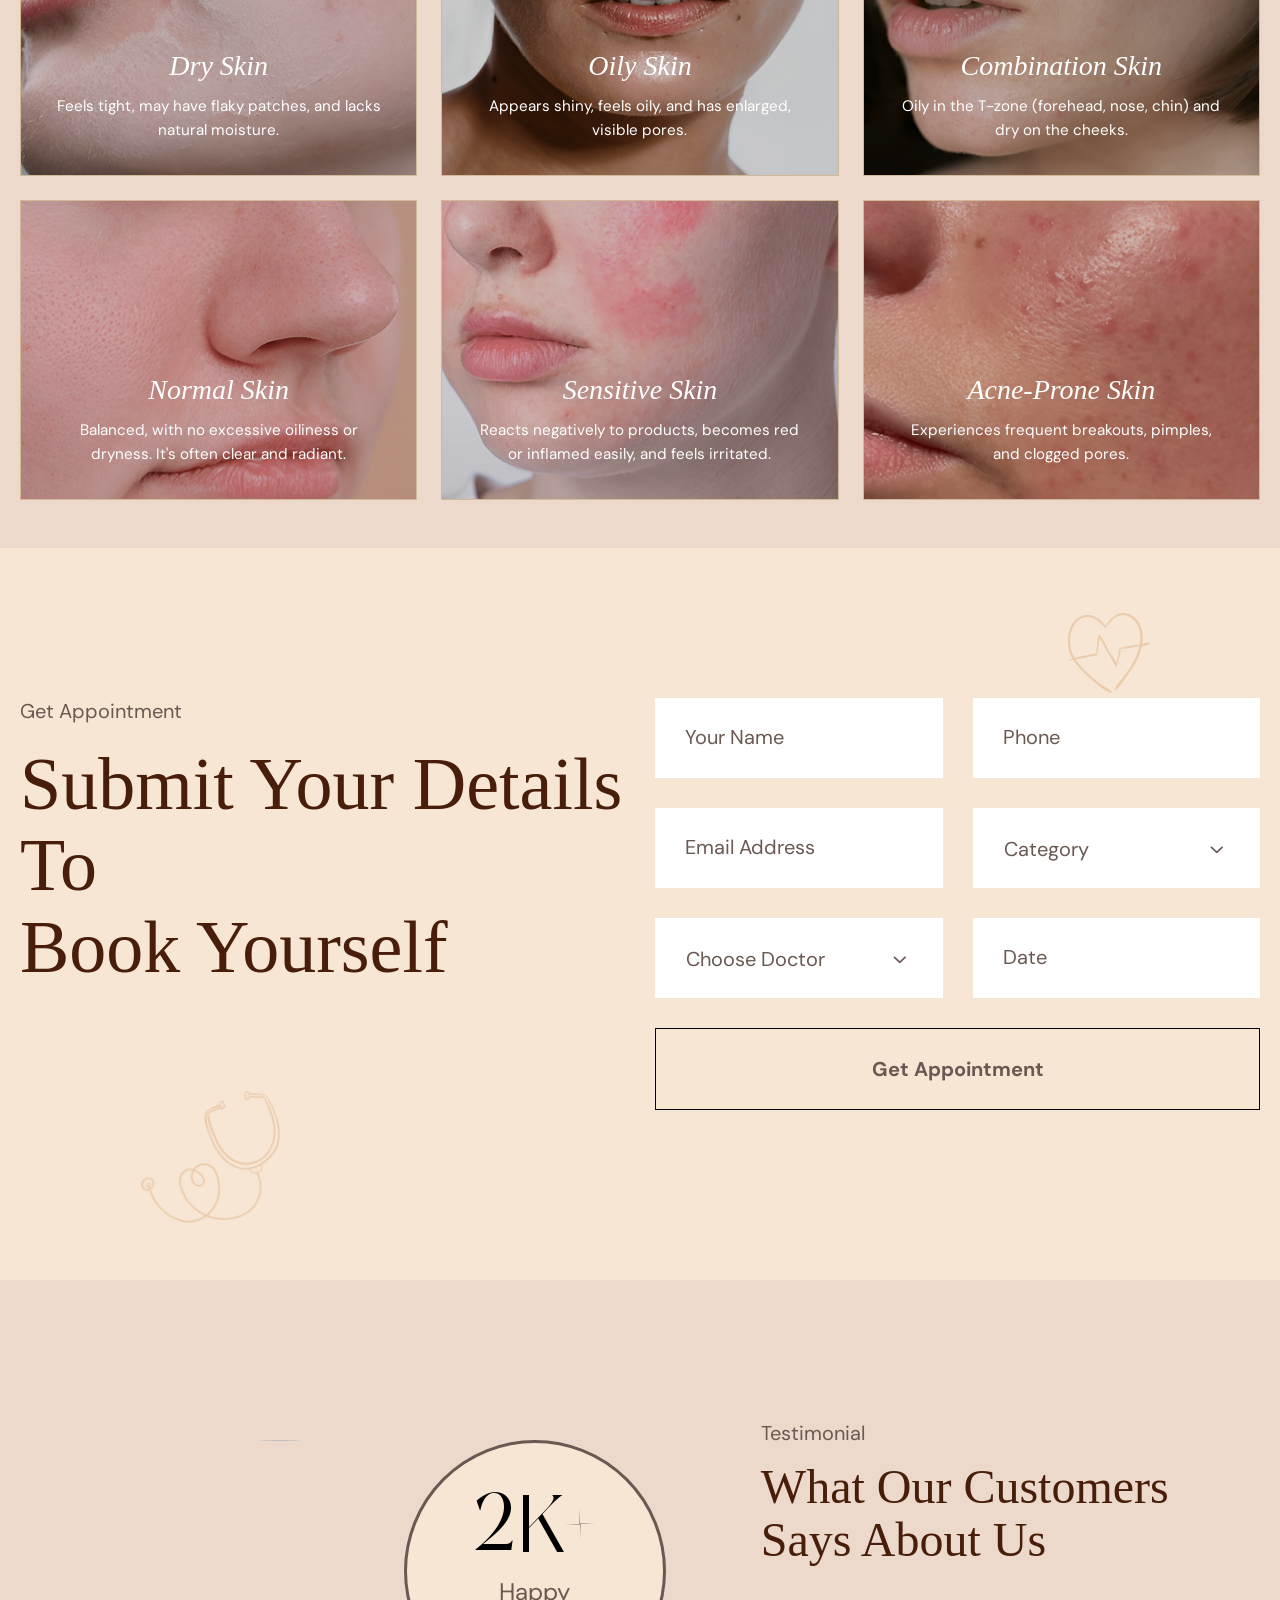
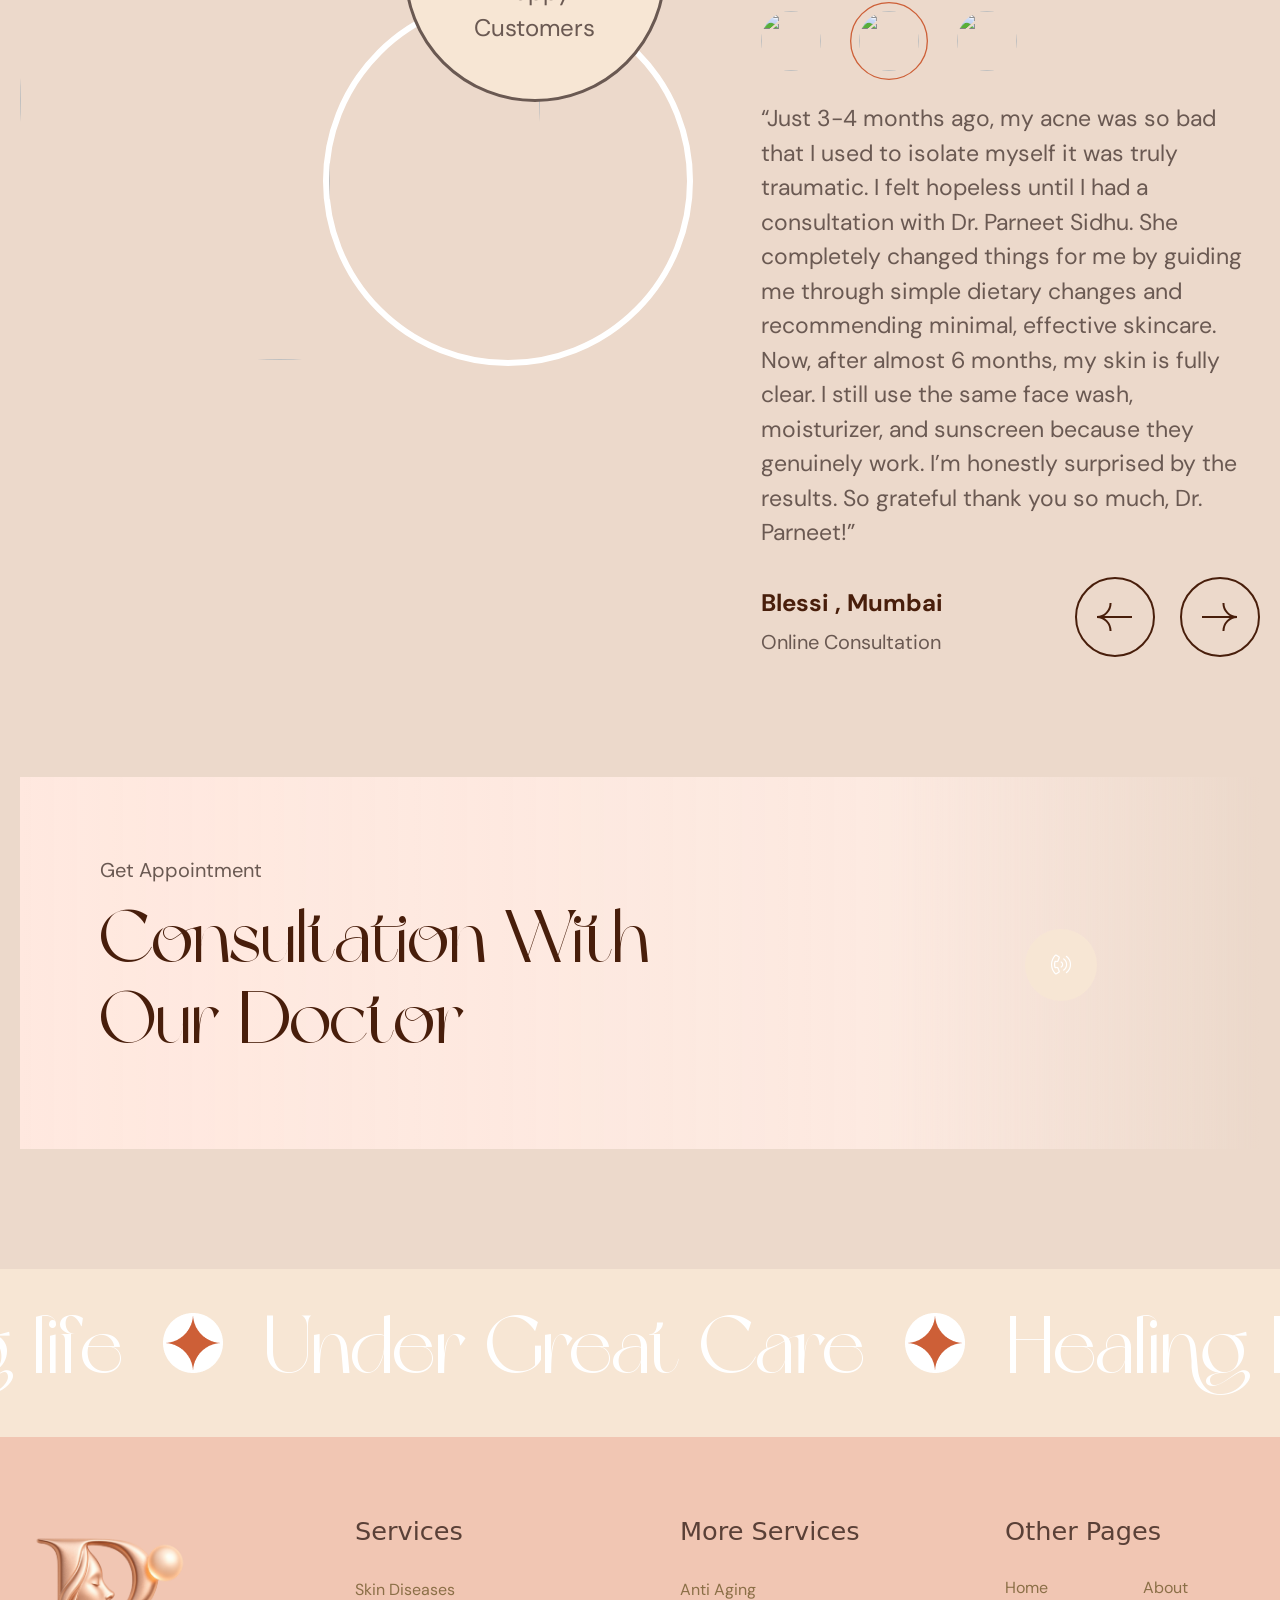
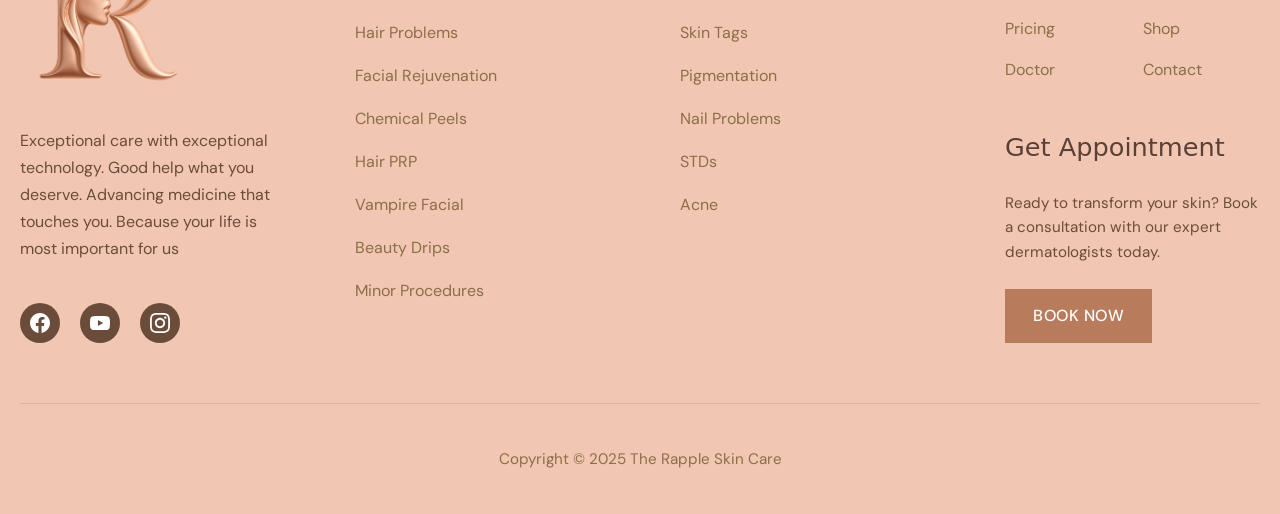
==== commit 83210f9e: "changes" ====
--- a/index.html
+++ b/index.html
@@ -1642,11 +1642,11 @@
                      </div>
                      <ul class="banner-list">
                         <h3 class="font-ovrd lh-base font-bolder">✦ Popular Treatments -</h3>
-                        <li class="banner-list-item font-ovrd"><span>Hair PRP</span></li>
-                        <li class="banner-list-item font-ovrd"><span>Vampire Facial</span></li>
-                        <li class="banner-list-item font-ovrd"><span>Chemical Peels</span></li>
-                        <li class="banner-list-item font-ovrd"><span>Facial Rejuvenation</span></li>
-                        <li class="banner-list-item font-ovrd"><span>Anti Aging</span></li>
+                        <li class="banner-list-item font-ovrd fs-5"><span>Hair PRP</span></li>
+                        <li class="banner-list-item font-ovrd fs-5"><span>Vampire Facial</span></li>
+                        <li class="banner-list-item font-ovrd fs-5"><span>Chemical Peels</span></li>
+                        <li class="banner-list-item font-ovrd fs-5"><span>Facial Rejuvenation</span></li>
+                        <li class="banner-list-item font-ovrd fs-5"><span>Anti Aging</span></li>
 
                      </ul>
                   </div>
